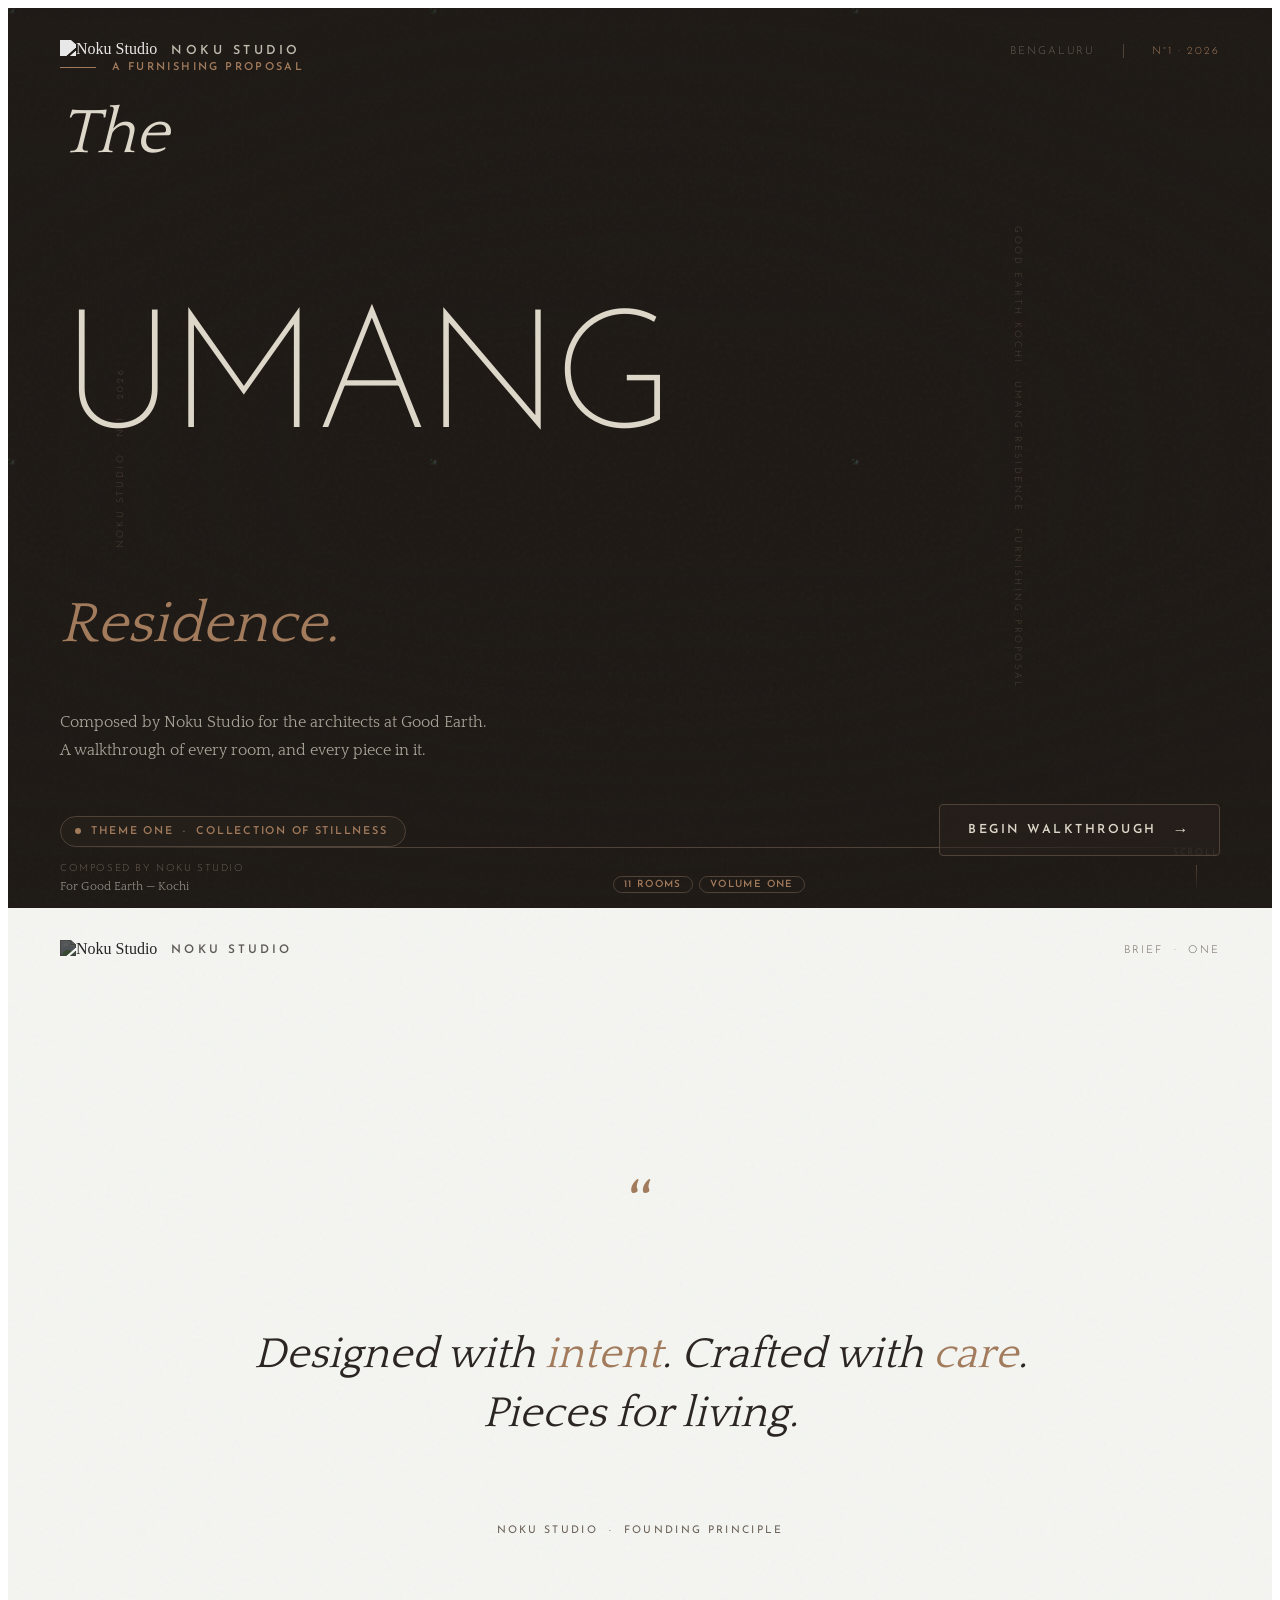
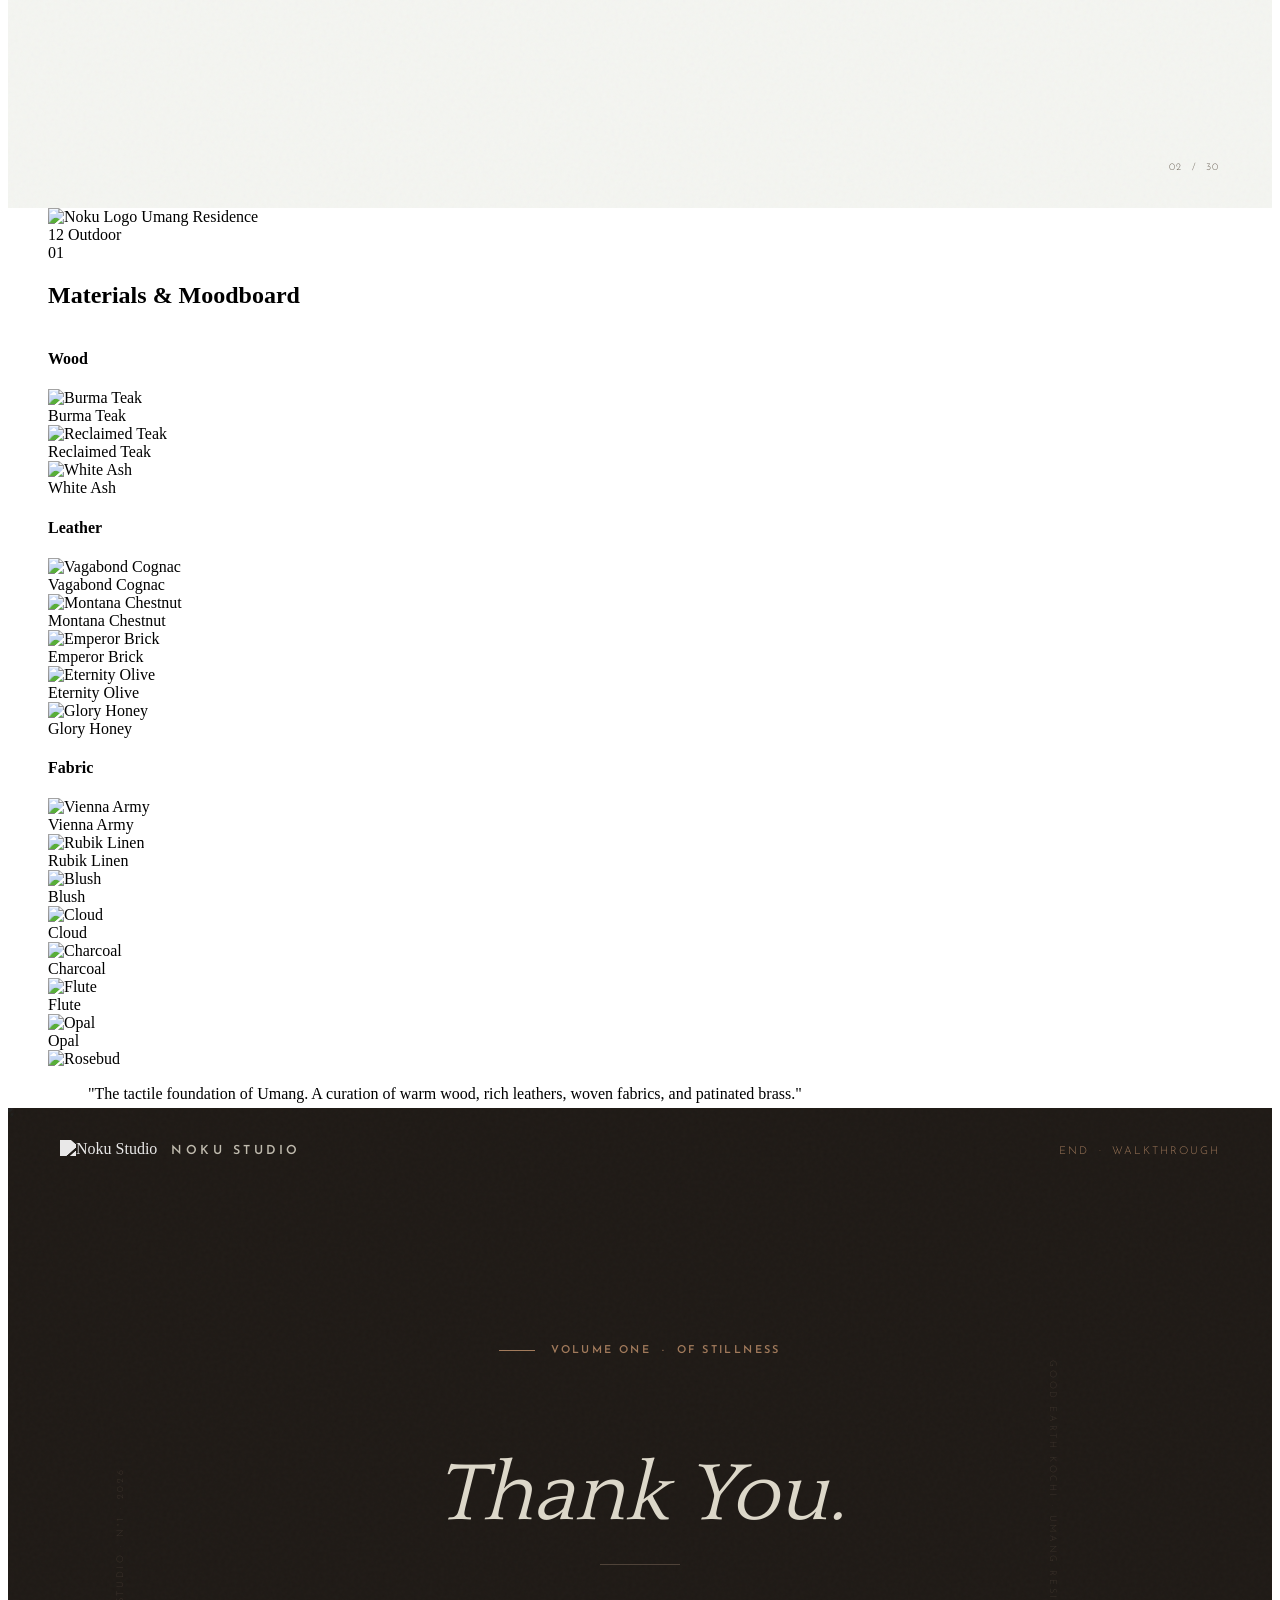
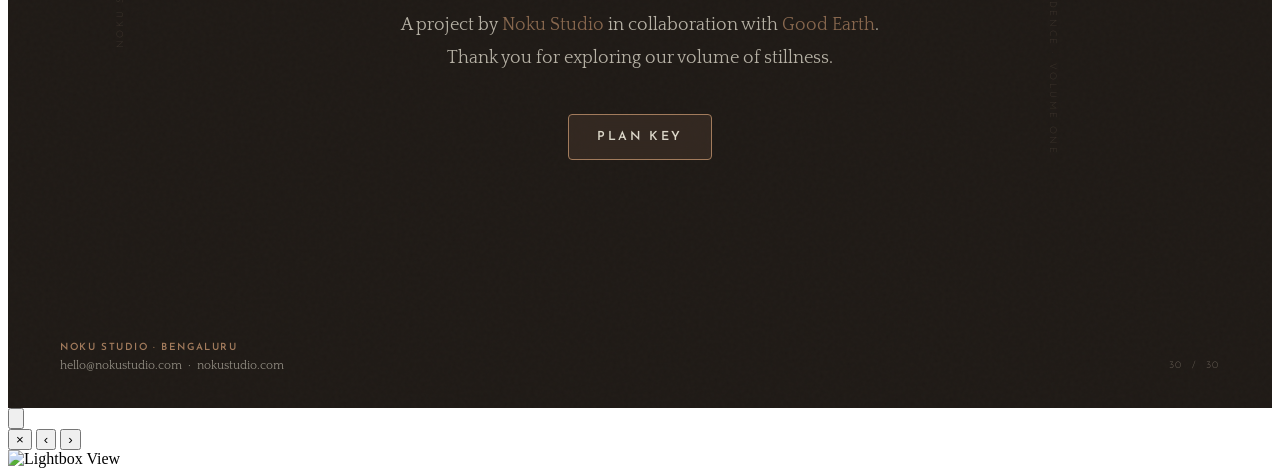
==== index.html @ a64d2103 "Merge Thank You section and replace SVG detailed room layouts with images from Room wise layout fold" ====
<!DOCTYPE html>
<html lang="en">
<head>
  <meta charset="UTF-8">
  <meta name="viewport" content="width=device-width, initial-scale=1.0">
  <title>Umang Residence — Room Showcase</title>
  <link rel="preconnect" href="https://fonts.googleapis.com" />
  <link rel="preconnect" href="https://fonts.gstatic.com" crossorigin />
  <link href="https://fonts.googleapis.com/css2?family=Josefin+Sans:ital,wght@0,200;0,300;0,400;0,600;0,700;1,400;1,600&family=Quattrocento:wght@400;700&display=swap" rel="stylesheet" />
  <link rel="stylesheet" href="style.css">

  <!-- ====================================================================
       LANDING PAGE STYLES (merged from landing.html)
       ==================================================================== -->
  <style>
    /* Override desktop scroll-lock from style.css so page-level snap works */
    @media (min-width: 1201px) {
      html, body { overflow-y: auto !important; }
      .app-container { height: 100vh; overflow: hidden; padding: 0 40px; }
    }

    html {
      scroll-snap-type: y mandatory;
      overflow-y: scroll;
      -webkit-font-smoothing: antialiased;
    }

    /* Scope snap-align to all top-level page sections */
    .landing-hero-section,
    .landing-quote-section,
    .app-container,
    .landing-thankyou-section {
      scroll-snap-align: start;
    }

    /* ---- TOKENS ---- */
    :root {
      --font-display: 'Josefin Sans', sans-serif;
      --font-body:    'Quattrocento', serif;
      --ease-out: cubic-bezier(0.16, 1, 0.3, 1);
    }

    /* ---- HERO SECTION (dark) ---- */
    .landing-hero-section {
      height: 100vh;
      display: grid;
      grid-template-rows: auto 1fr auto;
      position: relative;
      overflow: hidden;
      background: #1E1915;
    }

    /* Noise grain */
    .landing-hero-section::before {
      content: '';
      position: absolute;
      inset: 0;
      background-image: url("data:image/svg+xml,%3Csvg viewBox='0 0 256 256' xmlns='http://www.w3.org/2000/svg'%3E%3Cfilter id='noise'%3E%3CfeTurbulence type='fractalNoise' baseFrequency='0.9' numOctaves='4' stitchTiles='stitch'/%3E%3C/filter%3E%3Crect width='100%25' height='100%25' filter='url(%23noise)' opacity='0.04'/%3E%3C/svg%3E");
      pointer-events: none;
      z-index: 5;
      opacity: 0.6;
    }

    .l-bg-collage {
      position: absolute;
      inset: 0;
      z-index: 0;
      display: grid;
      grid-template-columns: 1fr 1fr 1fr;
      grid-template-rows: 1fr 1fr;
      gap: 2px;
      opacity: 0;
      animation: lBgReveal 2.4s 0.5s var(--ease-out) forwards;
    }
    @keyframes lBgReveal { to { opacity: 1; } }

    .l-bg-collage__panel { overflow: hidden; }
    .l-bg-collage__panel img {
      width: 100%; height: 100%; object-fit: cover;
      filter: brightness(0.3) saturate(0.7);
      transform: scale(1.06);
      animation: lBgPanZoom 22s ease-in-out infinite alternate;
    }
    .l-bg-collage__panel:nth-child(2) img { animation-delay: -3s; }
    .l-bg-collage__panel:nth-child(3) img { animation-delay: -6s; }
    .l-bg-collage__panel:nth-child(4) img { animation-delay: -9s; }
    .l-bg-collage__panel:nth-child(5) img { animation-delay: -12s; }
    .l-bg-collage__panel:nth-child(6) img { animation-delay: -15s; }
    @keyframes lBgPanZoom {
      from { transform: scale(1.06) translate(0,0); }
      to   { transform: scale(1.14) translate(1%,1%); }
    }

    .l-bg-vignette {
      position: absolute;
      inset: 0;
      z-index: 1;
      background:
        radial-gradient(ellipse at center, transparent 35%, rgba(30,25,21,0.22) 80%),
        linear-gradient(to bottom, rgba(30,25,21,0.18) 0%, transparent 40%, transparent 60%, rgba(30,25,21,0.38) 100%);
      pointer-events: none;
    }

    /* NAV */
    .l-nav {
      position: relative; z-index: 10;
      display: flex; justify-content: space-between; align-items: center;
      padding: 32px 52px 0;
      opacity: 0; transform: translateY(-12px);
      animation: lSlideDown 0.9s 1.2s var(--ease-out) forwards;
    }
    @keyframes lSlideDown { to { opacity:1; transform:translateY(0); } }

    .l-nav__brand { display: flex; align-items: center; gap: 14px; }
    .l-nav__logo  { height: 22px; width: auto; filter: brightness(0) invert(1); opacity: 0.9; }
    .l-nav__wordmark {
      font-family: var(--font-display); font-size: 0.78rem; font-weight: 600;
      letter-spacing: 0.28em; text-transform: uppercase; color: #dcd7c9; opacity: 0.85;
    }
    .l-nav__meta { display: flex; align-items: center; gap: 28px; }
    .l-nav__tag {
      font-family: var(--font-display); font-size: 0.68rem; font-weight: 300;
      letter-spacing: 0.18em; text-transform: uppercase; color: #6B6258;
    }
    .l-nav__divider { width: 1px; height: 14px; background: #4F4339; }
    .l-nav__edition {
      font-family: var(--font-display); font-size: 0.68rem; font-weight: 300;
      letter-spacing: 0.18em; text-transform: uppercase; color: #a27b5c;
    }

    /* HERO CONTENT */
    .l-hero {
      position: relative; z-index: 10;
      display: flex; flex-direction: column; justify-content: center;
      align-items: flex-start; padding: 0 52px;
    }

    .l-hero__eyebrow {
      display: flex; align-items: center; gap: 16px; margin-bottom: 32px;
      opacity: 0; transform: translateY(14px);
      animation: lFadeUp 0.8s 1.5s var(--ease-out) forwards;
    }
    .l-hero__eyebrow-line  { width: 36px; height: 1px; background: #a27b5c; }
    .l-hero__eyebrow-text  {
      font-family: var(--font-display); font-size: 0.68rem; font-weight: 600;
      letter-spacing: 0.22em; text-transform: uppercase; color: #a27b5c;
    }

    .l-hero__title-block { display: flex; flex-direction: column; }

    .l-hero__article {
      font-family: var(--font-body); font-style: italic;
      font-size: clamp(2.4rem, 5vw, 5.2rem);
      color: #dcd7c9; line-height: 0.9; letter-spacing: -0.01em;
      margin-bottom: 12px;
      opacity: 0; transform: translateY(20px);
      animation: lFadeUp 1s 1.65s var(--ease-out) forwards;
    }

    .l-hero__name {
      font-family: var(--font-display);
      font-size: clamp(5.5rem, 13vw, 14rem);
      font-weight: 200; letter-spacing: -0.04em; line-height: 0.88;
      color: #dcd7c9; text-transform: uppercase;
      opacity: 0; transform: translateY(24px);
      animation: lFadeUp 1.1s 1.8s var(--ease-out) forwards;
    }

    .l-hero__subtitle {
      font-family: var(--font-body); font-style: italic;
      font-size: clamp(2.2rem, 4.5vw, 4.8rem);
      color: #a27b5c; line-height: 0.95;
      opacity: 0; transform: translateY(20px);
      animation: lFadeUp 1s 2s var(--ease-out) forwards;
    }

    .l-hero__descriptor {
      margin-top: 40px; max-width: 480px;
      opacity: 0; transform: translateY(16px);
      animation: lFadeUp 0.9s 2.2s var(--ease-out) forwards;
    }
    .l-hero__descriptor p {
      font-family: var(--font-body); font-size: 0.88rem;
      font-size: 1rem; line-height: 1.75; color: #dcd7c9; opacity: 0.72;
    }
    .l-hero__descriptor p strong { color: #dcd7c9; font-weight: 400; }

    /* Theme chip */
    .l-theme-chip {
      display: inline-flex; align-items: center; gap: 10px;
      margin-top: 36px; padding: 9px 18px 9px 14px;
      border: 1px solid #4F4339; border-radius: 100vw;
      background: rgba(42,35,30,0.6);
      backdrop-filter: blur(12px); -webkit-backdrop-filter: blur(12px);
      opacity: 0; transform: translateY(12px);
      animation: lFadeUp 0.9s 2.4s var(--ease-out) forwards;
      transition: border-color 0.3s ease, background 0.3s ease;
    }
    .l-theme-chip:hover { border-color: #a27b5c; background: rgba(162,123,92,0.12); }
    .l-theme-chip__dot {
      width: 6px; height: 6px; border-radius: 50%; background: #a27b5c;
      animation: lPulse 2.5s ease-in-out infinite;
    }
    @keyframes lPulse {
      0%,100% { opacity:1; transform:scale(1); }
      50%      { opacity:0.5; transform:scale(0.75); }
    }
    .l-theme-chip__text {
      font-family: var(--font-display); font-size: 0.68rem; font-weight: 600;
      letter-spacing: 0.16em; text-transform: uppercase; color: #a27b5c;
    }

    /* CTA button */
    .l-enter-btn-wrap {
      position: absolute; right: 52px; bottom: 52px; z-index: 10;
      opacity: 0; animation: lFadeIn 0.9s 2.6s var(--ease-out) forwards;
    }
    .l-enter-btn {
      display: inline-flex; align-items: center; gap: 16px;
      text-decoration: none; color: #dcd7c9;
      font-family: var(--font-display); font-size: 0.78rem; font-weight: 600;
      letter-spacing: 0.2em; text-transform: uppercase;
      padding: 16px 28px; border: 1px solid #4F4339; border-radius: 4px;
      background: rgba(42,35,30,0.5);
      backdrop-filter: blur(16px); -webkit-backdrop-filter: blur(16px);
      transition: all 0.4s var(--ease-out);
      position: relative; overflow: hidden; cursor: pointer;
    }
    .l-enter-btn::before {
      content: ''; position: absolute; inset: 0;
      background: #a27b5c; transform: scaleX(0); transform-origin: left;
      transition: transform 0.5s var(--ease-out); z-index: -1;
    }
    .l-enter-btn:hover { border-color: #a27b5c; color: #1E1915; letter-spacing: 0.26em; }
    .l-enter-btn:hover::before { transform: scaleX(1); }
    .l-enter-btn__arrow { display: inline-block; transition: transform 0.35s var(--ease-out); font-size: 1rem; }
    .l-enter-btn:hover .l-enter-btn__arrow { transform: translateX(5px); }

    /* Footer strip */
    .l-footer-strip {
      position: relative; z-index: 10;
      display: flex; justify-content: space-between; align-items: flex-end;
      padding: 0 52px 36px;
      opacity: 0; animation: lFadeIn 0.9s 2.5s var(--ease-out) forwards;
    }
    .l-footer__left { display: flex; flex-direction: column; gap: 6px; }
    .l-footer__credit {
      font-family: var(--font-display); font-size: 0.62rem; font-weight: 300;
      letter-spacing: 0.16em; text-transform: uppercase; color: #6B6258;
    }
    .l-footer__client { font-family: var(--font-body); font-size: 0.78rem; color: #dcd7c9; opacity: 0.6; }
    .l-footer__rooms { display: flex; align-items: center; gap: 6px; }
    .l-room-badge {
      font-family: var(--font-display); font-size: 0.62rem; font-weight: 600;
      letter-spacing: 0.14em; text-transform: uppercase;
      color: #a27b5c; border: 1px solid #4F4339; border-radius: 100vw; padding: 3px 10px;
    }
    .l-scroll-hint {
      display: flex; flex-direction: column; align-items: center; gap: 8px;
      opacity: 0.4; animation: lBobUp 2s 3.2s ease-in-out infinite;
    }
    @keyframes lBobUp {
      0%,100% { transform: translateY(0); opacity: 0.4; }
      50%      { transform: translateY(-5px); opacity: 0.7; }
    }
    .l-scroll-hint__label {
      font-family: var(--font-display); font-size: 0.58rem;
      letter-spacing: 0.18em; text-transform: uppercase; color: #6B6258;
    }
    .l-scroll-hint__line { width: 1px; height: 28px; background: linear-gradient(to bottom, #a27b5c, transparent); }

    /* Vertical edge labels */
    .l-side-ticker, .l-edition-mark {
      position: absolute; top: 50%; z-index: 10;
      opacity: 0; animation: lFadeIn 1s 2.8s var(--ease-out) forwards;
    }
    .l-side-ticker  { right: 20px; transform: translateY(-50%) rotate(90deg); }
    .l-edition-mark { left: 20px;  transform: translateY(-50%) rotate(-90deg); }
    .l-side-ticker span, .l-edition-mark span {
      font-family: var(--font-display); font-size: 0.58rem; font-weight: 300;
      letter-spacing: 0.28em; text-transform: uppercase; color: #4F4339; white-space: nowrap;
    }

    /* HR accent */
    .l-hr-accent {
      height: 1px;
      background: linear-gradient(to right, transparent, #4F4339 20%, #4F4339 80%, transparent);
      position: relative; z-index: 10;
      margin: 0 52px;
      opacity: 0; animation: lFadeIn 1s 2.2s var(--ease-out) forwards;
    }

    @keyframes lFadeUp { to { opacity: 1; transform: translateY(0); } }
    @keyframes lFadeIn { to { opacity: 1; } }

    /* ---- QUOTE SECTION (light) ---- */
    .landing-quote-section {
      height: 100vh;
      background-color: #f4f5f1;
      display: grid;
      grid-template-rows: auto 1fr auto;
      position: relative;
      overflow: hidden;
    }
    .landing-quote-section::after {
      content: '';
      position: absolute; inset: 0;
      background-image: url("data:image/svg+xml,%3Csvg viewBox='0 0 300 300' xmlns='http://www.w3.org/2000/svg'%3E%3Cfilter id='n'%3E%3CfeTurbulence type='fractalNoise' baseFrequency='0.75' numOctaves='4' stitchTiles='stitch'/%3E%3C/filter%3E%3Crect width='100%25' height='100%25' filter='url(%23n)' opacity='0.035'/%3E%3C/svg%3E");
      pointer-events: none; z-index: 0;
    }
    .qs-nav {
      position: relative; z-index: 2;
      display: flex; justify-content: space-between; align-items: center;
      padding: 32px 52px 0;
    }
    .qs-nav__brand { display: flex; align-items: center; gap: 14px; }
    .qs-nav__logo  { height: 20px; width: auto; filter: brightness(0.25); opacity: 0.85; }
    .qs-nav__wordmark {
      font-family: var(--font-display); font-size: 0.74rem; font-weight: 600;
      letter-spacing: 0.26em; text-transform: uppercase; color: #2C2622; opacity: 0.75;
    }
    .qs-nav__label {
      font-family: var(--font-display); font-size: 0.68rem; font-weight: 300;
      letter-spacing: 0.2em; text-transform: uppercase; color: #6B6258;
    }
    .qs-stage {
      position: relative; z-index: 2;
      display: flex; flex-direction: column; justify-content: center;
      align-items: center; text-align: center; padding: 0 52px; gap: 28px;
    }
    .qs-mark {
      font-family: var(--font-body); font-size: clamp(3.5rem, 6vw, 6rem);
      color: #a27b5c; line-height: 1; user-select: none;
      opacity: 0; transform: translateY(16px);
      transition: opacity 0.9s var(--ease-out), transform 0.9s var(--ease-out);
    }
    .qs-mark.visible { opacity: 1; transform: translateY(0); }
    .qs-quote {
      font-family: var(--font-body); font-style: italic;
      font-size: clamp(1.7rem, 3.4vw, 3.4rem); line-height: 1.35;
      color: #2C2622; max-width: 820px;
      opacity: 0; transform: translateY(22px);
      transition: opacity 1s 0.15s var(--ease-out), transform 1s 0.15s var(--ease-out);
    }
    .qs-quote.visible { opacity: 1; transform: translateY(0); }
    .qs-quote em { font-style: italic; color: #a27b5c; }
    .qs-attribution {
      font-family: var(--font-display); font-size: 0.66rem; font-weight: 400;
      letter-spacing: 0.22em; text-transform: uppercase; color: #6B6258;
      opacity: 0; transform: translateY(14px);
      transition: opacity 0.8s 0.3s var(--ease-out), transform 0.8s 0.3s var(--ease-out);
    }
    .qs-attribution.visible { opacity: 1; transform: translateY(0); }
    .qs-footer {
      position: relative; z-index: 2;
      display: flex; justify-content: flex-end; align-items: center;
      padding: 0 52px 36px;
    }
    .qs-pagination {
      font-family: var(--font-display); font-size: 0.62rem; font-weight: 300;
      letter-spacing: 0.16em; color: #6B6258;
    }

    /* Responsive */
    @media (max-width: 900px) {
      .l-nav, .l-hero, .l-footer-strip, .qs-nav, .qs-stage, .qs-footer {
        padding-left: 28px; padding-right: 28px;
      }
      .l-enter-btn-wrap { right: 28px; bottom: 28px; }
      .l-hr-accent { margin: 0 28px; }
      .l-side-ticker, .l-edition-mark { display: none; }
      .l-hero__name { font-size: clamp(4rem, 18vw, 9rem); }
    }
    @media (max-width: 600px) {
      .l-nav__meta { display: none; }
      .l-hero__name { font-size: clamp(3.5rem, 20vw, 7rem); }
      .l-hero__article, .l-hero__subtitle { font-size: clamp(2rem, 7vw, 3.5rem); }
      .l-footer-strip { flex-direction: column; align-items: flex-start; gap: 20px; padding-bottom: 120px; }
      .qs-quote { font-size: clamp(1.4rem, 5.5vw, 2.2rem); }
    }

    /* ---- THANK YOU SECTION (dark) ---- */
    .landing-thankyou-section {
      height: 100vh;
      background-color: #1E1915;
      display: grid;
      grid-template-rows: auto 1fr auto;
      position: relative;
      overflow: hidden;
    }
    
    .landing-thankyou-section::before {
      content: '';
      position: absolute; inset: 0;
      background-image: url("data:image/svg+xml,%3Csvg viewBox='0 0 256 256' xmlns='http://www.w3.org/2000/svg'%3E%3Cfilter id='noise'%3E%3CfeTurbulence type='fractalNoise' baseFrequency='0.9' numOctaves='4' stitchTiles='stitch'/%3E%3C/filter%3E%3Crect width='100%25' height='100%25' filter='url(%23noise)' opacity='0.04'/%3E%3C/svg%3E");
      pointer-events: none; z-index: 5;
      opacity: 0.6;
    }

    .ty-bg-panel {
      position: absolute;
      inset: 0;
      z-index: 0;
      overflow: hidden;
    }
    .ty-bg-panel img {
      width: 100%; height: 100%; object-fit: cover;
      filter: brightness(0.18) saturate(0.65);
      transform: scale(1.02);
      transition: transform 12s ease-out;
    }
    .landing-thankyou-section:hover .ty-bg-panel img {
      transform: scale(1.08);
    }

    .ty-bg-vignette {
      position: absolute;
      inset: 0;
      z-index: 1;
      background:
        radial-gradient(ellipse at center, transparent 30%, rgba(30,25,21,0.4) 80%),
        linear-gradient(to bottom, rgba(30,25,21,0.2) 0%, transparent 40%, transparent 60%, rgba(30,25,21,0.5) 100%);
      pointer-events: none;
    }

    /* Side Tickers */
    .ty-side-ticker, .ty-edition-mark {
      position: absolute; top: 50%; z-index: 10;
      opacity: 0.6;
    }
    .ty-side-ticker  { right: 20px; transform: translateY(-50%) rotate(90deg); }
    .ty-edition-mark { left: 20px;  transform: translateY(-50%) rotate(-90deg); }
    .ty-side-ticker span, .ty-edition-mark span {
      font-family: var(--font-display); font-size: 0.58rem; font-weight: 300;
      letter-spacing: 0.28em; text-transform: uppercase; color: #4F4339; white-space: nowrap;
    }

    /* Nav */
    .ty-nav {
      position: relative; z-index: 10;
      display: flex; justify-content: space-between; align-items: center;
      padding: 32px 52px 0;
    }
    .ty-nav__brand { display: flex; align-items: center; gap: 14px; }
    .ty-nav__logo  { height: 22px; width: auto; filter: brightness(0) invert(1); opacity: 0.9; }
    .ty-nav__wordmark {
      font-family: var(--font-display); font-size: 0.78rem; font-weight: 600;
      letter-spacing: 0.28em; text-transform: uppercase; color: #dcd7c9; opacity: 0.85;
    }
    .ty-nav__label {
      font-family: var(--font-display); font-size: 0.68rem; font-weight: 300;
      letter-spacing: 0.18em; text-transform: uppercase; color: #a27b5c;
    }

    /* Stage Content */
    .ty-stage {
      position: relative; z-index: 10;
      display: flex; flex-direction: column; justify-content: center;
      align-items: center; text-align: center; padding: 0 52px;
    }
    .ty-eyebrow {
      display: flex; align-items: center; gap: 16px; margin-bottom: 24px;
    }
    .ty-eyebrow-line  { width: 36px; height: 1px; background: #a27b5c; }
    .ty-eyebrow-text  {
      font-family: var(--font-display); font-size: 0.68rem; font-weight: 600;
      letter-spacing: 0.22em; text-transform: uppercase; color: #a27b5c;
    }
    .ty-title {
      font-family: var(--font-body); font-style: italic;
      font-size: clamp(3rem, 6.5vw, 6.5rem);
      font-weight: 400; color: #dcd7c9; line-height: 1.1;
      margin-bottom: 24px;
      opacity: 0; transform: translateY(20px);
      transition: opacity 1.2s var(--ease-out), transform 1.2s var(--ease-out);
    }
    .ty-title.visible { opacity: 1; transform: translateY(0); }
    .ty-divider {
      width: 80px; height: 1px; background: #4F4339; margin-bottom: 24px;
    }
    .ty-descriptor {
      font-family: var(--font-body); font-size: 1.15rem; line-height: 1.8;
      color: #dcd7c9; opacity: 0; transform: translateY(16px);
      max-width: 600px; margin-bottom: 40px;
      transition: opacity 1.2s 0.2s var(--ease-out), transform 1.2s 0.2s var(--ease-out);
    }
    .ty-descriptor.visible { opacity: 0.8; transform: translateY(0); }
    .ty-descriptor strong { color: #a27b5c; font-weight: 400; }

    /* CTA buttons */
    .ty-ctas {
      display: flex; gap: 20px; align-items: center;
      opacity: 0; transform: translateY(12px);
      transition: opacity 1.2s 0.4s var(--ease-out), transform 1.2s 0.4s var(--ease-out);
    }
    .ty-ctas.visible { opacity: 1; transform: translateY(0); }
    
    .ty-btn {
      display: inline-flex; align-items: center; gap: 16px;
      text-decoration: none; color: #dcd7c9;
      font-family: var(--font-display); font-size: 0.78rem; font-weight: 600;
      letter-spacing: 0.2em; text-transform: uppercase;
      padding: 16px 28px; border: 1px solid #4F4339; border-radius: 4px;
      background: rgba(42,35,30,0.5);
      backdrop-filter: blur(16px); -webkit-backdrop-filter: blur(16px);
      transition: all 0.4s var(--ease-out);
      position: relative; overflow: hidden; cursor: pointer;
    }
    .ty-btn::before {
      content: ''; position: absolute; inset: 0;
      background: #a27b5c; transform: scaleX(0); transform-origin: left;
      transition: transform 0.5s var(--ease-out); z-index: -1;
    }
    .ty-btn:hover { border-color: #a27b5c; color: #1E1915; letter-spacing: 0.24em; }
    .ty-btn:hover::before { transform: scaleX(1); }
    
    .ty-btn--primary {
      border-color: #a27b5c;
      background: rgba(162,123,92,0.15);
    }
    .ty-btn__arrow { display: inline-block; transition: transform 0.35s var(--ease-out); font-size: 1rem; }
    .ty-btn:hover .ty-btn__arrow { transform: translateY(-3px); }

    /* Footer */
    .ty-footer {
      position: relative; z-index: 10;
      display: flex; justify-content: space-between; align-items: flex-end;
      padding: 0 52px 36px;
    }
    .ty-footer__left { display: flex; flex-direction: column; gap: 6px; }
    .ty-footer__credit {
      font-family: var(--font-display); font-size: 0.62rem; font-weight: 600;
      letter-spacing: 0.16em; text-transform: uppercase; color: #a27b5c;
    }
    .ty-footer__client { font-family: var(--font-body); font-size: 0.78rem; color: #dcd7c9; opacity: 0.6; }
    .ty-pagination {
      font-family: var(--font-display); font-size: 0.62rem; font-weight: 300;
      letter-spacing: 0.16em; color: #6B6258;
    }

    /* Responsive for TY section */
    @media (max-width: 900px) {
      .ty-nav, .ty-stage, .ty-footer { padding-left: 28px; padding-right: 28px; }
      .ty-side-ticker, .ty-edition-mark { display: none; }
      .ty-title { font-size: clamp(2.5rem, 9vw, 4.5rem); }
      .ty-descriptor { font-size: 1rem; }
    }
    @media (max-width: 600px) {
      .ty-ctas { flex-direction: column; width: 100%; gap: 12px; }
      .ty-btn { width: 100%; justify-content: center; }
      .ty-footer { flex-direction: column; align-items: flex-start; gap: 20px; }
    }
    
    .map-layout-image {
      width: 100%;
      height: 100%;
      object-fit: contain;
      display: block;
    }
  </style>
</head>
<body>


<!-- ======================================================================
     SECTION 1: HERO (dark)
     ====================================================================== -->
<section class="landing-hero-section" id="landing-hero">

  <!-- Background collage -->
  <div class="l-bg-collage" aria-hidden="true">
    <div class="l-bg-collage__panel"><img src="Moodboard - of stillness/57ec27a5377b392bd27f4250d5c39461.jpg" alt=""></div>
    <div class="l-bg-collage__panel"><img src="Moodboard - of stillness/1d1c1af230ec5bf3fed2f9ac7fd9fdf5.jpg" alt=""></div>
    <div class="l-bg-collage__panel"><img src="Moodboard - of stillness/wood.jpg" alt=""></div>
    <div class="l-bg-collage__panel"><img src="Moodboard - of stillness/fdf0f8ab8c964cf68f39f626d0922461.jpg" alt=""></div>
    <div class="l-bg-collage__panel"><img src="Moodboard - of stillness/01.jpg" alt=""></div>
    <div class="l-bg-collage__panel"><img src="Moodboard - of stillness/80becd3aab10a0f715442c912fa0600b.jpg" alt=""></div>
  </div>
  <div class="l-bg-vignette" aria-hidden="true"></div>

  <!-- Side labels -->
  <div class="l-side-ticker" aria-hidden="true"><span>Good Earth Kochi · Umang Residence · Furnishing Proposal</span></div>
  <div class="l-edition-mark" aria-hidden="true"><span>Noku Studio · N°1 · 2026</span></div>

  <!-- Nav -->
  <nav class="l-nav" aria-label="Noku branding">
    <div class="l-nav__brand">
      <img src="Noku mark.png" alt="Noku Studio" class="l-nav__logo">
      <span class="l-nav__wordmark">Noku Studio</span>
    </div>
    <div class="l-nav__meta">
      <span class="l-nav__tag">Bengaluru</span>
      <div class="l-nav__divider"></div>
      <span class="l-nav__edition">N°1 · 2026</span>
    </div>
  </nav>

  <!-- Hero content -->
  <div class="l-hero">
    <div class="l-hero__eyebrow">
      <div class="l-hero__eyebrow-line"></div>
      <span class="l-hero__eyebrow-text">A Furnishing Proposal</span>
    </div>
    <div class="l-hero__title-block">
      <span class="l-hero__article">The</span>
      <h1 class="l-hero__name">Umang</h1>
      <span class="l-hero__subtitle">Residence.</span>
    </div>
    <div class="l-hero__descriptor">
      <p>Composed by <strong>Noku Studio</strong> for the architects at <strong>Good Earth</strong>.<br>
      A walkthrough of every room, and every piece in it.</p>
    </div>
    <div class="l-theme-chip" aria-label="Theme One">
      <div class="l-theme-chip__dot"></div>
      <span class="l-theme-chip__text">Theme One &nbsp;·&nbsp; Collection of Stillness</span>
    </div>
  </div>

  <!-- Divider -->
  <div class="l-hr-accent" aria-hidden="true"></div>

  <!-- Footer strip -->
  <footer class="l-footer-strip">
    <div class="l-footer__left">
      <span class="l-footer__credit">Composed by Noku Studio</span>
      <span class="l-footer__client">For Good Earth — Kochi</span>
    </div>
    <div class="l-footer__rooms">
      <span class="l-room-badge">11 Rooms</span>
      <span class="l-room-badge">Volume One</span>
    </div>
    <div class="l-scroll-hint" aria-hidden="true">
      <span class="l-scroll-hint__label">Scroll</span>
      <div class="l-scroll-hint__line"></div>
    </div>
  </footer>

  <!-- CTA button — scrolls in-page to the room showcase -->
  <div class="l-enter-btn-wrap">
    <button class="l-enter-btn" id="enter-walkthrough" onclick="document.getElementById('app-main').scrollIntoView({behavior:'smooth'})" aria-label="Begin walkthrough">
      <span>Begin Walkthrough</span>
      <span class="l-enter-btn__arrow">→</span>
    </button>
  </div>

</section>

<!-- ======================================================================
     SECTION 2: FOUNDING PRINCIPLE (light)
     ====================================================================== -->
<section class="landing-quote-section" id="founding-principle" aria-label="Founding Principle">
  <nav class="qs-nav" aria-label="Section navigation">
    <div class="qs-nav__brand">
      <img src="Noku mark.png" alt="Noku Studio" class="qs-nav__logo">
      <span class="qs-nav__wordmark">Noku Studio</span>
    </div>
    <span class="qs-nav__label">Brief &nbsp;·&nbsp; One</span>
  </nav>
  <div class="qs-stage">
    <div class="qs-mark" id="qs-mark" aria-hidden="true">“</div>
    <blockquote class="qs-quote" id="qs-quote">
      Designed with <em>intent</em>. Crafted with <em>care</em>.<br>
      Pieces for living.
    </blockquote>
    <p class="qs-attribution" id="qs-attr">Noku Studio &nbsp;·&nbsp; Founding Principle</p>
  </div>
  <div class="qs-footer">
    <span class="qs-pagination">02 &nbsp;/&nbsp; 30</span>
  </div>
</section>

<!-- ======================================================================
     SECTION 3: ROOM SHOWCASE
     ====================================================================== -->
  <div class="app-container" id="app-main">
    <!-- Header -->
    <header class="app-header">
      <div class="branding-group">
        <img src="Noku mark.png" alt="Noku Logo" class="noku-logo">
        <span class="brand-name">Umang Residence</span>
      </div>
      
      

      <div class="current-space-badge" id="active-room-badge">Bedroom 01</div>
    </header>

    <!-- Room Snap Scroll Container -->
    <div class="scroll-container">
    <!-- ==========================================================================
         ROOM 01: MATERIALS & MOODBOARD
         ========================================================================== -->
    <main class="room-section" id="room-materials" data-room-title="Materials & Moodboard">
      
      <!-- Left Column: Title + Materials Grid -->
      <section class="left-column">
        <div class="space-title-container">
          <span class="space-number">01</span>
          <h1 class="space-title">Materials & Moodboard</h1>
        </div>
        <div class="showcase-container" style="overflow: hidden; max-height: calc(100vh - 160px);">
          <div class="materials-categories">
            <!-- Category: Wood -->
            <div class="material-category-group">
              <h4 class="material-category-title">Wood</h4>
              <div class="material-swatches">
                <div class="material-swatch" onclick="openLightbox('room-materials', 0)">
                  <div class="swatch-circle">
                    <img src="Materials/Wood/Teak.png" alt="Burma Teak">
                  </div>
                  <span class="swatch-name">Burma Teak</span>
                </div>
                <div class="material-swatch" onclick="openLightbox('room-materials', 1)">
                  <div class="swatch-circle">
                    <img src="Materials/Wood/Reclaimed teak.jpg" alt="Reclaimed Teak">
                  </div>
                  <span class="swatch-name">Reclaimed Teak</span>
                </div>
                <div class="material-swatch" onclick="openLightbox('room-materials', 2)">
                  <div class="swatch-circle">
                    <img src="Materials/Wood/White_Ash_Crown.jpg" alt="White Ash">
                  </div>
                  <span class="swatch-name">White Ash</span>
                </div>
              </div>
            </div>

            <!-- Category: Leather -->
            <div class="material-category-group">
              <h4 class="material-category-title">Leather</h4>
              <div class="material-swatches">
                <div class="material-swatch" onclick="openLightbox('room-materials', 3)">
                  <div class="swatch-circle">
                    <img src="Materials/leather/Vagabond Cognac.jpeg" alt="Vagabond Cognac">
                  </div>
                  <span class="swatch-name">Vagabond Cognac</span>
                </div>
                <div class="material-swatch" onclick="openLightbox('room-materials', 4)">
                  <div class="swatch-circle">
                    <img src="Materials/leather/Montana Chestnut.jpg" alt="Montana Chestnut">
                  </div>
                  <span class="swatch-name">Montana Chestnut</span>
                </div>
                <div class="material-swatch" onclick="openLightbox('room-materials', 5)">
                  <div class="swatch-circle">
                    <img src="Materials/leather/Emperor Brick.jpeg" alt="Emperor Brick">
                  </div>
                  <span class="swatch-name">Emperor Brick</span>
                </div>
                <div class="material-swatch" onclick="openLightbox('room-materials', 6)">
                  <div class="swatch-circle">
                    <img src="Materials/leather/Eternity Olive.jpeg" alt="Eternity Olive">
                  </div>
                  <span class="swatch-name">Eternity Olive</span>
                </div>
                <div class="material-swatch" onclick="openLightbox('room-materials', 7)">
                  <div class="swatch-circle">
                    <img src="Materials/leather/Glory Honey.jpeg" alt="Glory Honey">
                  </div>
                  <span class="swatch-name">Glory Honey</span>
                </div>
              </div>
            </div>

            <!-- Category: Fabric -->
            <div class="material-category-group">
              <h4 class="material-category-title">Fabric</h4>
              <div class="material-swatches">
                <div class="material-swatch" onclick="openLightbox('room-materials', 8)">
                  <div class="swatch-circle">
                    <img src="Materials/Fabric/Vienna Army.jpg" alt="Vienna Army">
                  </div>
                  <span class="swatch-name">Vienna Army</span>
                </div>
                <div class="material-swatch" onclick="openLightbox('room-materials', 9)">
                  <div class="swatch-circle">
                    <img src="Materials/Fabric/Rubik Linen.jpg" alt="Rubik Linen">
                  </div>
                  <span class="swatch-name">Rubik Linen</span>
                </div>
                <div class="material-swatch" onclick="openLightbox('room-materials', 10)">
                  <div class="swatch-circle">
                    <img src="Materials/Fabric/Blush.jpeg" alt="Blush">
                  </div>
                  <span class="swatch-name">Blush</span>
                </div>
                <div class="material-swatch" onclick="openLightbox('room-materials', 11)">
                  <div class="swatch-circle">
                    <img src="Materials/Fabric/Cloud.jpg" alt="Cloud">
                  </div>
                  <span class="swatch-name">Cloud</span>
                </div>
                <div class="material-swatch" onclick="openLightbox('room-materials', 12)">
                  <div class="swatch-circle">
                    <img src="Materials/Fabric/Charcoal.png" alt="Charcoal">
                  </div>
                  <span class="swatch-name">Charcoal</span>
                </div>
                <div class="material-swatch" onclick="openLightbox('room-materials', 13)">
                  <div class="swatch-circle">
                    <img src="Materials/Fabric/Flute.jpeg" alt="Flute">
                  </div>
                  <span class="swatch-name">Flute</span>
                </div>
                <div class="material-swatch" onclick="openLightbox('room-materials', 14)">
                  <div class="swatch-circle">
                    <img src="Materials/Fabric/Opal.png" alt="Opal">
                  </div>
                  <span class="swatch-name">Opal</span>
                </div>
                <div class="material-swatch" onclick="openLightbox('room-materials', 15)">
                  <div class="swatch-circle">
                    <img src="Materials/Fabric/Rosebud.png" alt="Rosebud">
                  </div>
                  <span class="swatch-name">Rosebud</span>
                </div>
                <div class="material-swatch" onclick="openLightbox('room-materials', 16)">
                  <div class="swatch-circle">
                    <img src="Materials/Fabric/Silver.jpeg" alt="Silver">
                  </div>
                  <span class="swatch-name">Silver</span>
                </div>
              </div>
            </div>

            <!-- Category: Metal -->
            <div class="material-category-group">
              <h4 class="material-category-title">Metal</h4>
              <div class="material-swatches">
                <div class="material-swatch" onclick="openLightbox('room-materials', 17)">
                  <div class="swatch-circle">
                    <img src="Materials/Metal/Brass.jpg" alt="Brass">
                  </div>
                  <span class="swatch-name">Brass</span>
                </div>
              </div>
            </div>
          </div>
        </div>
      </section>

      <!-- Right Column: Moodboard Header + Asymmetric Grid -->
      <section class="right-column" style="overflow-y: auto; padding-right: 5px;">
        <!-- Top Row: Quote -->
        <div class="room-meta-header" style="grid-template-columns: 1fr;">
          <blockquote class="quote-container">
            "The tactile foundation of Umang. A curation of warm wood, rich leathers, woven fabrics, and patinated brass."
          </blockquote>
        </div>

        <!-- Bottom Row: Asymmetric Moodboard Grid -->
        <div class="products-section-container" style="height: 100%; display: flex; flex-direction: column;">
          <h2 class="section-label">Collection Moodboard</h2>
          <div style="flex-grow: 1; min-height: 0;">
          <div class="moodboard-grid">
            <div class="moodboard-col">
              <div class="moodboard-item tall" onclick="openLightbox('moodboard', 0)">
                <img src="Moodboard - of stillness/57ec27a5377b392bd27f4250d5c39461.jpg" alt="Umang Moodboard 1">
              </div>
              <div class="moodboard-item short" onclick="openLightbox('moodboard', 1)">
                <img src="Moodboard - of stillness/01.jpg" alt="Umang Moodboard 2">
              </div>
            </div>
            <div class="moodboard-col">
              <div class="moodboard-item short" onclick="openLightbox('moodboard', 2)">
                <img src="Moodboard - of stillness/fdf0f8ab8c964cf68f39f626d0922461.jpg" alt="Umang Moodboard 3">
              </div>
              <div class="moodboard-item tall" onclick="openLightbox('moodboard', 3)">
                <img src="Moodboard - of stillness/1d1c1af230ec5bf3fed2f9ac7fd9fdf5.jpg" alt="Umang Moodboard 4">
              </div>
            </div>
            <div class="moodboard-col">
              <div class="moodboard-item tall" onclick="openLightbox('moodboard', 4)">
                <img src="Moodboard - of stillness/wood.jpg" alt="Umang Moodboard 5">
              </div>
              <div class="moodboard-item short" onclick="openLightbox('moodboard', 5)">
                <img src="Moodboard - of stillness/80becd3aab10a0f715442c912fa0600b.jpg" alt="Umang Moodboard 6">
              </div>
            </div>
          </div>
          </div>
        </div>
      </section>
    </main>

    <!-- ==========================================================================
         ROOM 00: INDEX PAGE (PLAN KEY)
         ========================================================================== -->
    <main class="room-section index-section" id="room-00" data-room-title="Plan Key">
      
      <!-- Left Column: Title + Blueprint Image -->
      <section class="left-column">
        <div class="space-title-container">
          <span class="space-number">00</span>
          <h1 class="space-title">Plan Key</h1>
        </div>
        <div class="blueprint-large-container" style="padding: 0; overflow: hidden; background: none; border: none; box-shadow: none;">
          <svg class="blueprint-svg-large" viewBox="0 0 1980 1980" xmlns="http://www.w3.org/2000/svg" style="border-radius: var(--radius-card); border: var(--border-width) solid var(--line);">
            <!-- Background blueprint plan -->
            <image href="Layout Simplified 3b with labels.png" x="0" y="0" width="1980" height="1980" />
            <!-- Interactive Room Hotspots -->
            <g class="svg-rooms-group">
              <!-- Foyer -->
              <rect class="svg-room-rect" id="svg-rect-room-01" x="442" y="530" width="148" height="160" onclick="scrollToRoom('room-01')" onmouseover="highlightRoom('room-01')" onmouseout="unhighlightRoom('room-01')" />
              <!-- Living Room 01 -->
              <rect class="svg-room-rect" id="svg-rect-room-02" x="590" y="360" width="310" height="330" onclick="scrollToRoom('room-02')" onmouseover="highlightRoom('room-02')" onmouseout="unhighlightRoom('room-02')" />
              <!-- Living Room 02 -->
              <rect class="svg-room-rect" id="svg-rect-room-03" x="900" y="360" width="160" height="420" onclick="scrollToRoom('room-03')" onmouseover="highlightRoom('room-03')" onmouseout="unhighlightRoom('room-03')" />
              <!-- Living Room 03 -->
              <rect class="svg-room-rect" id="svg-rect-room-04" x="1060" y="360" width="120" height="100" onclick="scrollToRoom('room-04')" onmouseover="highlightRoom('room-04')" onmouseout="unhighlightRoom('room-04')" />
              <!-- Master Bedroom -->
              <rect class="svg-room-rect" id="svg-rect-room-05" x="1300" y="360" width="330" height="240" onclick="scrollToRoom('room-05')" onmouseover="highlightRoom('room-05')" onmouseout="unhighlightRoom('room-05')" />
              <!-- Bedroom 01 -->
              <rect class="svg-room-rect" id="svg-rect-room-06" x="1060" y="460" width="210" height="260" onclick="scrollToRoom('room-06')" onmouseover="highlightRoom('room-06')" onmouseout="unhighlightRoom('room-06')" />
              <!-- Dining -->
              <rect class="svg-room-rect" id="svg-rect-room-07" x="590" y="690" width="270" height="220" onclick="scrollToRoom('room-07')" onmouseover="highlightRoom('room-07')" onmouseout="unhighlightRoom('room-07')" />
              <!-- Bedroom 02 -->
              <rect class="svg-room-rect" id="svg-rect-room-08" x="442" y="910" width="218" height="300" onclick="scrollToRoom('room-08')" onmouseover="highlightRoom('room-08')" onmouseout="unhighlightRoom('room-08')" />
              <!-- Bedroom 03 -->
              <rect class="svg-room-rect" id="svg-rect-room-09" x="660" y="1010" width="200" height="250" onclick="scrollToRoom('room-09')" onmouseover="highlightRoom('room-09')" onmouseout="unhighlightRoom('room-09')" />
              <!-- Bar & Lounge -->
              <rect class="svg-room-rect" id="svg-rect-room-10" x="860" y="720" width="270" height="290" onclick="scrollToRoom('room-10')" onmouseover="highlightRoom('room-10')" onmouseout="unhighlightRoom('room-10')" />
              <!-- Outdoor -->
              <rect class="svg-room-rect" id="svg-rect-room-11" x="1130" y="720" width="300" height="290" onclick="scrollToRoom('room-11')" onmouseover="highlightRoom('room-11')" onmouseout="unhighlightRoom('room-11')" />
            </g>
          </svg>
        </div>
      </section>

      <!-- Right Column: List Key Table -->
      <section class="right-column index-right-column" style="overflow-y: hidden;">
        <div class="index-meta-header">
          <span class="index-label">06 · PLAN KEY</span>
          <h2 class="index-heading">Eleven rooms,<br>one walkthrough.</h2>
        </div>
        
        <div class="index-list-container">
          <!-- Row: Foyer -->
          <div class="index-row" id="index-row-room-01" onclick="scrollToRoom('room-01')" onmouseover="highlightRoom('room-01')" onmouseout="unhighlightRoom('room-01')">
            <div class="index-row-left">
              <span class="index-row-num">01</span>
              <span class="index-row-name">Foyer</span>
            </div>
            <span class="index-row-label">Entry</span>
          </div>
          <!-- Row: Living Room 01 -->
          <div class="index-row" id="index-row-room-02" onclick="scrollToRoom('room-02')" onmouseover="highlightRoom('room-02')" onmouseout="unhighlightRoom('room-02')">
            <div class="index-row-left">
              <span class="index-row-num">02</span>
              <span class="index-row-name">Living Room 01</span>
            </div>
            <span class="index-row-label">Seating</span>
          </div>
          <!-- Row: Living Room 02 -->
          <div class="index-row" id="index-row-room-03" onclick="scrollToRoom('room-03')" onmouseover="highlightRoom('room-03')" onmouseout="unhighlightRoom('room-03')">
            <div class="index-row-left">
              <span class="index-row-num">03</span>
              <span class="index-row-name">Living Room 02</span>
            </div>
            <span class="index-row-label">Reading</span>
          </div>
          <!-- Row: Living Room 03 -->
          <div class="index-row" id="index-row-room-04" onclick="scrollToRoom('room-04')" onmouseover="highlightRoom('room-04')" onmouseout="unhighlightRoom('room-04')">
            <div class="index-row-left">
              <span class="index-row-num">04</span>
              <span class="index-row-name">Living Room 03</span>
            </div>
            <span class="index-row-label">Work</span>
          </div>
          <!-- Row: Master Bedroom -->
          <div class="index-row" id="index-row-room-05" onclick="scrollToRoom('room-05')" onmouseover="highlightRoom('room-05')" onmouseout="unhighlightRoom('room-05')">
            <div class="index-row-left">
              <span class="index-row-num">05</span>
              <span class="index-row-name">Master Bedroom</span>
            </div>
            <span class="index-row-label">Primary suite</span>
          </div>
          <!-- Row: Bedroom 01 -->
          <div class="index-row" id="index-row-room-06" onclick="scrollToRoom('room-06')" onmouseover="highlightRoom('room-06')" onmouseout="unhighlightRoom('room-06')">
            <div class="index-row-left">
              <span class="index-row-num">06</span>
              <span class="index-row-name">Bedroom 01</span>
            </div>
            <span class="index-row-label">Secondary</span>
          </div>
          <!-- Row: Dining -->
          <div class="index-row" id="index-row-room-07" onclick="scrollToRoom('room-07')" onmouseover="highlightRoom('room-07')" onmouseout="unhighlightRoom('room-07')">
            <div class="index-row-left">
              <span class="index-row-num">07</span>
              <span class="index-row-name">Dining</span>
            </div>
            <span class="index-row-label">Eat-in</span>
          </div>
          <!-- Row: Bedroom 02 -->
          <div class="index-row" id="index-row-room-08" onclick="scrollToRoom('room-08')" onmouseover="highlightRoom('room-08')" onmouseout="unhighlightRoom('room-08')">
            <div class="index-row-left">
              <span class="index-row-num">08</span>
              <span class="index-row-name">Bedroom 02</span>
            </div>
            <span class="index-row-label">Sleeping</span>
          </div>
          <!-- Row: Bedroom 03 -->
          <div class="index-row" id="index-row-room-09" onclick="scrollToRoom('room-09')" onmouseover="highlightRoom('room-09')" onmouseout="unhighlightRoom('room-09')">
            <div class="index-row-left">
              <span class="index-row-num">09</span>
              <span class="index-row-name">Bedroom 03</span>
            </div>
            <span class="index-row-label">Sleeping</span>
          </div>
          <!-- Row: Bar & Lounge -->
          <div class="index-row" id="index-row-room-10" onclick="scrollToRoom('room-10')" onmouseover="highlightRoom('room-10')" onmouseout="unhighlightRoom('room-10')">
            <div class="index-row-left">
              <span class="index-row-num">10</span>
              <span class="index-row-name">Bar & Lounge</span>
            </div>
            <span class="index-row-label">Repose</span>
          </div>
          <!-- Row: Outdoor -->
          <div class="index-row" id="index-row-room-11" onclick="scrollToRoom('room-11')" onmouseover="highlightRoom('room-11')" onmouseout="unhighlightRoom('room-11')">
            <div class="index-row-left">
              <span class="index-row-num">11</span>
              <span class="index-row-name">Outdoor</span>
            </div>
            <span class="index-row-label">Outdoor</span>
          </div>
        </div>
      </section>
    </main>

    <!-- ==========================================================================
         ROOM 02: FOYER
         ========================================================================== -->
    <main class="room-section" id="room-01" data-room-title="Foyer">
      
      <!-- Left Column: Title + Main Renders -->
      <section class="left-column">
        <div class="space-title-container">
          <span class="space-number">02</span>
          <h1 class="space-title">Foyer</h1>
        </div>

        <div class="showcase-container">
          <div class="main-render-wrapper" onclick="openLightbox('room-01', 0)">
            <img src="01. Foyer/Foyer Table.png" alt="Foyer Render" class="main-render-image">
          </div>
        </div>
      </section>

      <!-- Right Column: Quote + Maps + Products Grid -->
      <section class="right-column">
        <!-- Top Row: Quote & Skeletal Maps -->
        <div class="room-meta-header">
          <blockquote class="quote-container">
            "A threshold of arrival. Setting a quiet tone with raw textures, warm wood, and gentle light."
          </blockquote>
          
          <div class="maps-container">
            <!-- Detailed Layout -->
            <div class="map-placeholder-card" title="Detailed Room Layout" onclick="openLightbox(null, 0, 'Room wise layout/Foyer.png', 'Foyer Layout', 'Room wise layout')">
              <div class="map-svg-wrapper">
                <img src="Room wise layout/Foyer.png" alt="Foyer Layout" class="map-layout-image">
              </div>
              <span class="map-label">Layout</span>
            </div>
            
            <!-- Key Plan (larger, no label) -->
            <div class="map-keyplan-large" title="Key House Plan — click to return to Plan Key" onclick="scrollToRoom('room-00')">
              <div class="map-svg-wrapper">
                <svg viewBox="0 0 1980 1980" fill="none" xmlns="http://www.w3.org/2000/svg">
                      <image href="Layout Simplified 3b with labels.png" x="0" y="0" width="1980" height="1980" />
                      <rect x="442" y="530" width="148" height="160" fill="#a27b5c" fill-opacity="0.4" stroke="#a27b5c" stroke-width="15" />
                    </svg>
              </div>
            </div>
          </div>
        </div>

        <!-- Bottom Row: Products Grid -->
        <div class="products-section-container">
          <h2 class="section-label">Furniture Used</h2>
          
          <div class="products-grid">
            <!-- Product Card: Storage Unit 29 -->
            <div class="product-card">
              <div class="product-image-wrapper" onclick="openLightbox('room-01-prod-0', 0, '01. Foyer/Products/Storage Unit 29 v2.png', 'Storage Unit 29', 'Teak / White Ash — 129 x 35 x 80 cm (H)  —  ₹ 54,000')">
                <img src="01. Foyer/Products/Storage Unit 29 v2.png" alt="Storage Unit 29" class="product-image">
              </div>
              <div class="product-card__body">
                <div style="display: flex; justify-content: space-between; align-items: baseline; gap: 8px;">
                  <h3 class="product-card__name" style="flex-grow: 1; margin-bottom: 0;">Storage Unit 29</h3>
                  <span class="product-card__price" style="font-family: var(--font-display); font-size: 0.82rem; font-weight: 600; color: var(--chamoisee); white-space: nowrap;">₹ 54,000</span>
                </div>
                <span class="product-card__material">Teak / White Ash &nbsp;·&nbsp; 129 x 35 x 80 cm (H)</span>
              </div>
            </div>
            <!-- Product Card: Storage Unit 34 -->
            <div class="product-card">
              <div class="product-image-wrapper" onclick="openLightbox('room-01-prod-1', 0, '01. Foyer/Products/Storage unit 34.png', 'Storage Unit 34', 'Teak / White Ash — 146 x 40 x 92 cm (H)  —  ₹ 82,000')">
                <img src="01. Foyer/Products/Storage unit 34.png" alt="Storage Unit 34" class="product-image">
              </div>
              <div class="product-card__body">
                <div style="display: flex; justify-content: space-between; align-items: baseline; gap: 8px;">
                  <h3 class="product-card__name" style="flex-grow: 1; margin-bottom: 0;">Storage Unit 34</h3>
                  <span class="product-card__price" style="font-family: var(--font-display); font-size: 0.82rem; font-weight: 600; color: var(--chamoisee); white-space: nowrap;">₹ 82,000</span>
                </div>
                <span class="product-card__material">Teak / White Ash &nbsp;·&nbsp; 146 x 40 x 92 cm (H)</span>
              </div>
            </div>
          </div>
        </div>
      </section>
    </main>

    <!-- ==========================================================================
         ROOM 03: LIVING ROOM 01
         ========================================================================== -->
    <main class="room-section" id="room-02" data-room-title="Living Room 01">
      
      <!-- Left Column: Title + Main Renders -->
      <section class="left-column">
        <div class="space-title-container">
          <span class="space-number">03</span>
          <h1 class="space-title">Living Room 01</h1>
        </div>

        <div class="showcase-container">
          <div class="main-render-wrapper" onclick="openLightbox('room-02', activeRenderIndex['room-02'])">
            <!-- Navigation Arrows on Slider -->
            <button class="slider-arrow slider-prev" onclick="navigateRender('room-02', -1); event.stopPropagation();">&#8249;</button>
            <button class="slider-arrow slider-next" onclick="navigateRender('room-02', 1); event.stopPropagation();">&#8250;</button>
            
            <img src="02. Living Room 01/Living Room 01 v1.png" alt="Living Room 01 Render 1" class="main-render-image">
          </div>
        </div>
      </section>

      <!-- Right Column: Quote + Maps + Products Grid -->
      <section class="right-column">
        <!-- Top Row: Quote & Skeletal Maps -->
        <div class="room-meta-header">
          <blockquote class="quote-container">
            "A space for quiet pause. Natural elements invite conversation and bring warmth to the heart of the home."
          </blockquote>
          
          <div class="maps-container">
            <!-- Detailed Layout -->
            <div class="map-placeholder-card" title="Detailed Room Layout" onclick="openLightbox(null, 0, 'Room wise layout/Living.png', 'Living Room 01 Layout', 'Room wise layout')">
              <div class="map-svg-wrapper">
                <img src="Room wise layout/Living.png" alt="Living Room 01 Layout" class="map-layout-image">
              </div>
              <span class="map-label">Layout</span>
            </div>
            
            <!-- Key Plan (larger, no label) -->
            <div class="map-keyplan-large" title="Key House Plan — click to return to Plan Key" onclick="scrollToRoom('room-00')">
              <div class="map-svg-wrapper">
                <svg viewBox="0 0 1980 1980" fill="none" xmlns="http://www.w3.org/2000/svg">
                      <image href="Layout Simplified 3b with labels.png" x="0" y="0" width="1980" height="1980" />
                      <rect x="590" y="360" width="310" height="330" fill="#a27b5c" fill-opacity="0.4" stroke="#a27b5c" stroke-width="15" />
                    </svg>
              </div>
            </div>
          </div>
        </div>

        <!-- Bottom Row: Products Grid -->
        <div class="products-section-container">
          <h2 class="section-label">Furniture Used</h2>
          
          <div class="products-grid">
            <!-- Product Card: Centre Table 13 -->
            <div class="product-card">
              <div class="product-image-wrapper" onclick="openLightbox('room-02-prod-0', 0, '02. Living Room 01/Products/Centre Table 13 A (2).png', 'Centre Table 13', 'Teak / White Ash — 129 x 76 x 40 cm (H)  —  ₹ 30,000')">
                <img src="02. Living Room 01/Products/Centre Table 13 A (2).png" alt="Centre Table 13" class="product-image">
              </div>
              <div class="product-card__body">
                <div style="display: flex; justify-content: space-between; align-items: baseline; gap: 8px;">
                  <h3 class="product-card__name" style="flex-grow: 1; margin-bottom: 0;">Centre Table 13</h3>
                  <span class="product-card__price" style="font-family: var(--font-display); font-size: 0.82rem; font-weight: 600; color: var(--chamoisee); white-space: nowrap;">₹ 30,000</span>
                </div>
                <span class="product-card__material">Teak / White Ash &nbsp;·&nbsp; 129 x 76 x 40 cm (H)</span>
              </div>
            </div>
            <!-- Product Card: Side Table 02 C -->
            <div class="product-card">
              <div class="product-image-wrapper" onclick="openLightbox('room-02-prod-1', 0, '02. Living Room 01/Products/Side Table 02 C.png', 'Side Table 02 C', 'Teak / White Ash — 45 x 45 x 53 cm (H)  —  ₹ 12,000')">
                <img src="02. Living Room 01/Products/Side Table 02 C.png" alt="Side Table 02 C" class="product-image">
              </div>
              <div class="product-card__body">
                <div style="display: flex; justify-content: space-between; align-items: baseline; gap: 8px;">
                  <h3 class="product-card__name" style="flex-grow: 1; margin-bottom: 0;">Side Table 02 C</h3>
                  <span class="product-card__price" style="font-family: var(--font-display); font-size: 0.82rem; font-weight: 600; color: var(--chamoisee); white-space: nowrap;">₹ 12,000</span>
                </div>
                <span class="product-card__material">Teak / White Ash &nbsp;·&nbsp; 45 x 45 x 53 cm (H)</span>
              </div>
            </div>
            <!-- Product Card: Sofa 28 C -->
            <div class="product-card">
              <div class="product-image-wrapper" onclick="openLightbox('room-02-prod-2', 0, '02. Living Room 01/Products/Sofa 28 C.png', 'Sofa 28 C', 'Teak / White Ash — 255 x 75 x 84 cm (H)  —  SH-40cm  —  ₹ 106,000')">
                <img src="02. Living Room 01/Products/Sofa 28 C.png" alt="Sofa 28 C" class="product-image">
              </div>
              <div class="product-card__body">
                <div style="display: flex; justify-content: space-between; align-items: baseline; gap: 8px;">
                  <h3 class="product-card__name" style="flex-grow: 1; margin-bottom: 0;">Sofa 28 C</h3>
                  <span class="product-card__price" style="font-family: var(--font-display); font-size: 0.82rem; font-weight: 600; color: var(--chamoisee); white-space: nowrap;">₹ 106,000</span>
                </div>
                <span class="product-card__material">Teak / White Ash &nbsp;·&nbsp; 255 x 75 x 84 cm (H) &nbsp;·&nbsp; SH-40cm</span>
              </div>
            </div>
            <!-- Product Card: Sofa 36 A -->
            <div class="product-card">
              <div class="product-image-wrapper" onclick="openLightbox('room-02-prod-3', 0, '02. Living Room 01/Products/Sofa 36 A.png', 'Sofa 36 A', 'Teak / White Ash — 268 x 80 x 80 cm (H)  —  SH-35cm  —  ₹ 101,000')">
                <img src="02. Living Room 01/Products/Sofa 36 A.png" alt="Sofa 36 A" class="product-image">
              </div>
              <div class="product-card__body">
                <div style="display: flex; justify-content: space-between; align-items: baseline; gap: 8px;">
                  <h3 class="product-card__name" style="flex-grow: 1; margin-bottom: 0;">Sofa 36 A</h3>
                  <span class="product-card__price" style="font-family: var(--font-display); font-size: 0.82rem; font-weight: 600; color: var(--chamoisee); white-space: nowrap;">₹ 101,000</span>
                </div>
                <span class="product-card__material">Teak / White Ash &nbsp;·&nbsp; 268 x 80 x 80 cm (H) &nbsp;·&nbsp; SH-35cm</span>
              </div>
            </div>
          </div>
        </div>
      </section>
    </main>

    <!-- ==========================================================================
         ROOM 04: LIVING ROOM 02
         ========================================================================== -->
    <main class="room-section" id="room-03" data-room-title="Living Room 02">
      
      <!-- Left Column: Title + Main Renders -->
      <section class="left-column">
        <div class="space-title-container">
          <span class="space-number">04</span>
          <h1 class="space-title">Living Room 02</h1>
        </div>

        <div class="showcase-container">
          <div class="main-render-wrapper" onclick="openLightbox('room-03', 0)">
            <img src="03. Living Room 02/Living Room 02.png" alt="Living Room 02 Render" class="main-render-image">
          </div>
        </div>
      </section>

      <!-- Right Column: Quote + Maps + Products Grid -->
      <section class="right-column">
        <!-- Top Row: Quote & Skeletal Maps -->
        <div class="room-meta-header">
          <blockquote class="quote-container">
            "A sanctuary of light and form. Where furniture becomes sculptural, crafting spaces of ease."
          </blockquote>
          
          <div class="maps-container">
            <!-- Detailed Layout -->
            <div class="map-placeholder-card" title="Detailed Room Layout" onclick="openLightbox(null, 0, 'Room wise layout/Family.png', 'Living Room 02 Layout', 'Room wise layout')">
              <div class="map-svg-wrapper">
                <img src="Room wise layout/Family.png" alt="Living Room 02 Layout" class="map-layout-image">
              </div>
              <span class="map-label">Layout</span>
            </div>
            
            <!-- Key Plan (larger, no label) -->
            <div class="map-keyplan-large" title="Key House Plan — click to return to Plan Key" onclick="scrollToRoom('room-00')">
              <div class="map-svg-wrapper">
                <svg viewBox="0 0 1980 1980" fill="none" xmlns="http://www.w3.org/2000/svg">
                      <image href="Layout Simplified 3b with labels.png" x="0" y="0" width="1980" height="1980" />
                      <rect x="900" y="360" width="160" height="420" fill="#a27b5c" fill-opacity="0.4" stroke="#a27b5c" stroke-width="15" />
                    </svg>
              </div>
            </div>
          </div>
        </div>

        <!-- Bottom Row: Products Grid -->
        <div class="products-section-container">
          <h2 class="section-label">Furniture Used</h2>
          
          <div class="products-grid">
            <!-- Product Card: Centre Table 23 -->
            <div class="product-card">
              <div class="product-image-wrapper" onclick="openLightbox('room-03-prod-0', 0, '03. Living Room 02/Products/Centre Table 23.png', 'Centre Table 23', 'Teak / White Ash — 102 x 68 x 45 cm (H)  —  ₹ 27,000')">
                <img src="03. Living Room 02/Products/Centre Table 23.png" alt="Centre Table 23" class="product-image">
              </div>
              <div class="product-card__body">
                <div style="display: flex; justify-content: space-between; align-items: baseline; gap: 8px;">
                  <h3 class="product-card__name" style="flex-grow: 1; margin-bottom: 0;">Centre Table 23</h3>
                  <span class="product-card__price" style="font-family: var(--font-display); font-size: 0.82rem; font-weight: 600; color: var(--chamoisee); white-space: nowrap;">₹ 27,000</span>
                </div>
                <span class="product-card__material">Teak / White Ash &nbsp;·&nbsp; 102 x 68 x 45 cm (H)</span>
              </div>
            </div>
            <!-- Product Card: Chair 42 A -->
            <div class="product-card">
              <div class="product-image-wrapper" onclick="openLightbox('room-03-prod-1', 0, '03. Living Room 02/Products/Chair 42 A.png', 'Chair 42 A', 'Teak / White Ash — 62 x 76 x 82 cm (H)  —  SH-41cm  —  ₹ 37,000')">
                <img src="03. Living Room 02/Products/Chair 42 A.png" alt="Chair 42 A" class="product-image">
              </div>
              <div class="product-card__body">
                <div style="display: flex; justify-content: space-between; align-items: baseline; gap: 8px;">
                  <h3 class="product-card__name" style="flex-grow: 1; margin-bottom: 0;">Chair 42 A</h3>
                  <span class="product-card__price" style="font-family: var(--font-display); font-size: 0.82rem; font-weight: 600; color: var(--chamoisee); white-space: nowrap;">₹ 37,000</span>
                </div>
                <span class="product-card__material">Teak / White Ash &nbsp;·&nbsp; 62 x 76 x 82 cm (H) &nbsp;·&nbsp; SH-41cm</span>
              </div>
            </div>
            <!-- Product Card: Side Table 31 -->
            <div class="product-card">
              <div class="product-image-wrapper" onclick="openLightbox('room-03-prod-2', 0, '03. Living Room 02/Products/Side Table 31 B.png', 'Side Table 31', 'Teak / White Ash — 45 x 45 x 45 cm (H)  —  ₹ 9,000')">
                <img src="03. Living Room 02/Products/Side Table 31 B.png" alt="Side Table 31" class="product-image">
              </div>
              <div class="product-card__body">
                <div style="display: flex; justify-content: space-between; align-items: baseline; gap: 8px;">
                  <h3 class="product-card__name" style="flex-grow: 1; margin-bottom: 0;">Side Table 31</h3>
                  <span class="product-card__price" style="font-family: var(--font-display); font-size: 0.82rem; font-weight: 600; color: var(--chamoisee); white-space: nowrap;">₹ 9,000</span>
                </div>
                <span class="product-card__material">Teak / White Ash &nbsp;·&nbsp; 45 x 45 x 45 cm (H)</span>
              </div>
            </div>
            <!-- Product Card: Sofa 23 -->
            <div class="product-card">
              <div class="product-image-wrapper" onclick="openLightbox('room-03-prod-3', 0, '03. Living Room 02/Products/Sofa 23.png', 'Sofa 23', 'Teak / White Ash — 170 x 84 x 79 cm (H)  —  SH-43cm  —  ₹ 85,000')">
                <img src="03. Living Room 02/Products/Sofa 23.png" alt="Sofa 23" class="product-image">
              </div>
              <div class="product-card__body">
                <div style="display: flex; justify-content: space-between; align-items: baseline; gap: 8px;">
                  <h3 class="product-card__name" style="flex-grow: 1; margin-bottom: 0;">Sofa 23</h3>
                  <span class="product-card__price" style="font-family: var(--font-display); font-size: 0.82rem; font-weight: 600; color: var(--chamoisee); white-space: nowrap;">₹ 85,000</span>
                </div>
                <span class="product-card__material">Teak / White Ash &nbsp;·&nbsp; 170 x 84 x 79 cm (H) &nbsp;·&nbsp; SH-43cm</span>
              </div>
            </div>
          </div>
        </div>
      </section>
    </main>

    <!-- ==========================================================================
         ROOM 05: LIVING ROOM 03
         ========================================================================== -->
    <main class="room-section" id="room-04" data-room-title="Living Room 03">
      
      <!-- Left Column: Title + Main Renders -->
      <section class="left-column">
        <div class="space-title-container">
          <span class="space-number">05</span>
          <h1 class="space-title">Living Room 03</h1>
        </div>

        <div class="showcase-container">
          <div class="main-render-wrapper" onclick="openLightbox('room-04', activeRenderIndex['room-04'])">
            <!-- Navigation Arrows on Slider -->
            <button class="slider-arrow slider-prev" onclick="navigateRender('room-04', -1); event.stopPropagation();">&#8249;</button>
            <button class="slider-arrow slider-next" onclick="navigateRender('room-04', 1); event.stopPropagation();">&#8250;</button>
            
            <img src="04. Living Room 03/Living Room Study.png" alt="Living Room 03 Render 1" class="main-render-image">
          </div>
        </div>
      </section>

      <!-- Right Column: Quote + Maps + Products Grid -->
      <section class="right-column">
        <!-- Top Row: Quote & Skeletal Maps -->
        <div class="room-meta-header">
          <blockquote class="quote-container">
            "The art of focus and rest. A corner carved for deep thoughts, surrounded by tactile timber."
          </blockquote>
          
          <div class="maps-container">
            <!-- Detailed Layout -->
            <div class="map-placeholder-card" title="Detailed Room Layout" onclick="openLightbox(null, 0, 'Room wise layout/Family.png', 'Living Room 03 Layout', 'Room wise layout')">
              <div class="map-svg-wrapper">
                <img src="Room wise layout/Family.png" alt="Living Room 03 Layout" class="map-layout-image">
              </div>
              <span class="map-label">Layout</span>
            </div>
            
            <!-- Key Plan (larger, no label) -->
            <div class="map-keyplan-large" title="Key House Plan — click to return to Plan Key" onclick="scrollToRoom('room-00')">
              <div class="map-svg-wrapper">
                <svg viewBox="0 0 1980 1980" fill="none" xmlns="http://www.w3.org/2000/svg">
                      <image href="Layout Simplified 3b with labels.png" x="0" y="0" width="1980" height="1980" />
                      <rect x="1060" y="360" width="120" height="100" fill="#a27b5c" fill-opacity="0.4" stroke="#a27b5c" stroke-width="15" />
                    </svg>
              </div>
            </div>
          </div>
        </div>

        <!-- Bottom Row: Products Grid -->
        <div class="products-section-container">
          <h2 class="section-label">Furniture Used</h2>
          
          <div class="products-grid">
            <!-- Product Card: Study Chair 12 C -->
            <div class="product-card">
              <div class="product-image-wrapper" onclick="openLightbox('room-04-prod-0', 0, '04. Living Room 03/Products/Chair 12 C.png', 'Study Chair 12 C', 'Teak / White Ash — 54 x 61 x 89 cm (H)  —  SH-45cm  —  ₹ 26,000')">
                <img src="04. Living Room 03/Products/Chair 12 C.png" alt="Study Chair 12 C" class="product-image">
              </div>
              <div class="product-card__body">
                <div style="display: flex; justify-content: space-between; align-items: baseline; gap: 8px;">
                  <h3 class="product-card__name" style="flex-grow: 1; margin-bottom: 0;">Study Chair 12 C</h3>
                  <span class="product-card__price" style="font-family: var(--font-display); font-size: 0.82rem; font-weight: 600; color: var(--chamoisee); white-space: nowrap;">₹ 26,000</span>
                </div>
                <span class="product-card__material">Teak / White Ash &nbsp;·&nbsp; 54 x 61 x 89 cm (H) &nbsp;·&nbsp; SH-45cm</span>
              </div>
            </div>
            <!-- Product Card: Study Table 02 -->
            <div class="product-card">
              <div class="product-image-wrapper" onclick="openLightbox('room-04-prod-1', 0, '04. Living Room 03/Products/Study Table 02 A.png', 'Study Table 02', 'Teak / White Ash — 130 x 60 x 75 cm (H)  —  ₹ 44,000')">
                <img src="04. Living Room 03/Products/Study Table 02 A.png" alt="Study Table 02" class="product-image">
              </div>
              <div class="product-card__body">
                <div style="display: flex; justify-content: space-between; align-items: baseline; gap: 8px;">
                  <h3 class="product-card__name" style="flex-grow: 1; margin-bottom: 0;">Study Table 02</h3>
                  <span class="product-card__price" style="font-family: var(--font-display); font-size: 0.82rem; font-weight: 600; color: var(--chamoisee); white-space: nowrap;">₹ 44,000</span>
                </div>
                <span class="product-card__material">Teak / White Ash &nbsp;·&nbsp; 130 x 60 x 75 cm (H)</span>
              </div>
            </div>
            <!-- Product Card: TV Unit 09 A -->
            <div class="product-card">
              <div class="product-image-wrapper" onclick="openLightbox('room-04-prod-2', 0, '04. Living Room 03/Products/TV Unit 09 A v2.png', 'TV Unit 09 A', 'Teak / White Ash — 159 x 45 x 45 cm (H)  —  ₹ 65,000')">
                <img src="04. Living Room 03/Products/TV Unit 09 A v2.png" alt="TV Unit 09 A" class="product-image">
              </div>
              <div class="product-card__body">
                <div style="display: flex; justify-content: space-between; align-items: baseline; gap: 8px;">
                  <h3 class="product-card__name" style="flex-grow: 1; margin-bottom: 0;">TV Unit 09 A</h3>
                  <span class="product-card__price" style="font-family: var(--font-display); font-size: 0.82rem; font-weight: 600; color: var(--chamoisee); white-space: nowrap;">₹ 65,000</span>
                </div>
                <span class="product-card__material">Teak / White Ash &nbsp;·&nbsp; 159 x 45 x 45 cm (H)</span>
              </div>
            </div>
          </div>
        </div>
      </section>
    </main>

    <!-- ==========================================================================
         ROOM 06: MASTER BEDROOM
         ========================================================================== -->
    <main class="room-section" id="room-05" data-room-title="Master Bedroom">
      
      <!-- Left Column: Title + Main Renders -->
      <section class="left-column">
        <div class="space-title-container">
          <span class="space-number">06</span>
          <h1 class="space-title">Master Bedroom</h1>
        </div>

        <div class="showcase-container">
          <div class="main-render-wrapper" onclick="openLightbox('room-05', activeRenderIndex['room-05'])">
            <!-- Navigation Arrows on Slider -->
            <button class="slider-arrow slider-prev" onclick="navigateRender('room-05', -1); event.stopPropagation();">&#8249;</button>
            <button class="slider-arrow slider-next" onclick="navigateRender('room-05', 1); event.stopPropagation();">&#8250;</button>
            
            <img src="05. Master Bedroom/Bedroom 02.png" alt="Master Bedroom Render 1" class="main-render-image">
          </div>
        </div>
      </section>

      <!-- Right Column: Quote + Maps + Products Grid -->
      <section class="right-column">
        <!-- Top Row: Quote & Skeletal Maps -->
        <div class="room-meta-header">
          <blockquote class="quote-container">
            "A retreat within a retreat. Soft light plays on rich wood, creating a sanctuary for quiet dreams."
          </blockquote>
          
          <div class="maps-container">
            <!-- Detailed Layout -->
            <div class="map-placeholder-card" title="Detailed Room Layout" onclick="openLightbox(null, 0, 'Room wise layout/Master Bedroom.png', 'Master Bedroom Layout', 'Room wise layout')">
              <div class="map-svg-wrapper">
                <img src="Room wise layout/Master Bedroom.png" alt="Master Bedroom Layout" class="map-layout-image">
              </div>
              <span class="map-label">Layout</span>
            </div>
            
            <!-- Key Plan (larger, no label) -->
            <div class="map-keyplan-large" title="Key House Plan — click to return to Plan Key" onclick="scrollToRoom('room-00')">
              <div class="map-svg-wrapper">
                <svg viewBox="0 0 1980 1980" fill="none" xmlns="http://www.w3.org/2000/svg">
                      <image href="Layout Simplified 3b with labels.png" x="0" y="0" width="1980" height="1980" />
                      <rect x="1300" y="360" width="330" height="240" fill="#a27b5c" fill-opacity="0.4" stroke="#a27b5c" stroke-width="15" />
                    </svg>
              </div>
            </div>
          </div>
        </div>

        <!-- Bottom Row: Products Grid -->
        <div class="products-section-container">
          <h2 class="section-label">Furniture Used</h2>
          
          <div class="products-grid">
            <!-- Product Card: Bed 04 -->
            <div class="product-card">
              <div class="product-image-wrapper" onclick="openLightbox('room-05-prod-0', 0, '05. Master Bedroom/Products/Bed 04.png', 'Bed 04', 'Teak / White Ash — 204 x 220 x 197 cm (H)  —  MH-48cm  —  ₹ 111,000')">
                <img src="05. Master Bedroom/Products/Bed 04.png" alt="Bed 04" class="product-image">
              </div>
              <div class="product-card__body">
                <div style="display: flex; justify-content: space-between; align-items: baseline; gap: 8px;">
                  <h3 class="product-card__name" style="flex-grow: 1; margin-bottom: 0;">Bed 04</h3>
                  <span class="product-card__price" style="font-family: var(--font-display); font-size: 0.82rem; font-weight: 600; color: var(--chamoisee); white-space: nowrap;">₹ 111,000</span>
                </div>
                <span class="product-card__material">Teak / White Ash &nbsp;·&nbsp; 204 x 220 x 197 cm (H) &nbsp;·&nbsp; MH-48cm</span>
              </div>
            </div>
            <!-- Product Card: Study Chair 07 -->
            <div class="product-card">
              <div class="product-image-wrapper" onclick="openLightbox('room-05-prod-1', 0, '05. Master Bedroom/Products/Chair 07.png', 'Study Chair 07', 'Teak / White Ash — 60 x 60 x 84 cm (H)  —  SH-45cm  —  ₹ 29,000')">
                <img src="05. Master Bedroom/Products/Chair 07.png" alt="Study Chair 07" class="product-image">
              </div>
              <div class="product-card__body">
                <div style="display: flex; justify-content: space-between; align-items: baseline; gap: 8px;">
                  <h3 class="product-card__name" style="flex-grow: 1; margin-bottom: 0;">Study Chair 07</h3>
                  <span class="product-card__price" style="font-family: var(--font-display); font-size: 0.82rem; font-weight: 600; color: var(--chamoisee); white-space: nowrap;">₹ 29,000</span>
                </div>
                <span class="product-card__material">Teak / White Ash &nbsp;·&nbsp; 60 x 60 x 84 cm (H) &nbsp;·&nbsp; SH-45cm</span>
              </div>
            </div>
            <!-- Product Card: Side Table 01 -->
            <div class="product-card">
              <div class="product-image-wrapper" onclick="openLightbox('room-05-prod-2', 0, '05. Master Bedroom/Products/Side Table 01.png', 'Side Table 01', 'Teak / White Ash — 48 x 48 x 49 cm (H)  —  ₹ 20,000')">
                <img src="05. Master Bedroom/Products/Side Table 01.png" alt="Side Table 01" class="product-image">
              </div>
              <div class="product-card__body">
                <div style="display: flex; justify-content: space-between; align-items: baseline; gap: 8px;">
                  <h3 class="product-card__name" style="flex-grow: 1; margin-bottom: 0;">Side Table 01</h3>
                  <span class="product-card__price" style="font-family: var(--font-display); font-size: 0.82rem; font-weight: 600; color: var(--chamoisee); white-space: nowrap;">₹ 20,000</span>
                </div>
                <span class="product-card__material">Teak / White Ash &nbsp;·&nbsp; 48 x 48 x 49 cm (H)</span>
              </div>
            </div>
            <!-- Product Card: Storage Unit 16 -->
            <div class="product-card">
              <div class="product-image-wrapper" onclick="openLightbox('room-05-prod-3', 0, '05. Master Bedroom/Products/Storage Unit 16.png', 'Storage Unit 16', 'Teak / White Ash — 150 x 42 x 80 cm (H)  —  ₹ 82,000')">
                <img src="05. Master Bedroom/Products/Storage Unit 16.png" alt="Storage Unit 16" class="product-image">
              </div>
              <div class="product-card__body">
                <div style="display: flex; justify-content: space-between; align-items: baseline; gap: 8px;">
                  <h3 class="product-card__name" style="flex-grow: 1; margin-bottom: 0;">Storage Unit 16</h3>
                  <span class="product-card__price" style="font-family: var(--font-display); font-size: 0.82rem; font-weight: 600; color: var(--chamoisee); white-space: nowrap;">₹ 82,000</span>
                </div>
                <span class="product-card__material">Teak / White Ash &nbsp;·&nbsp; 150 x 42 x 80 cm (H)</span>
              </div>
            </div>
            <!-- Product Card: Study Table 11 -->
            <div class="product-card">
              <div class="product-image-wrapper" onclick="openLightbox('room-05-prod-4', 0, '05. Master Bedroom/Products/Study Table 11.png', 'Study Table 11', 'Teak / White Ash — 130 x 60 x 75 cm (H)  —  ₹ 51,000')">
                <img src="05. Master Bedroom/Products/Study Table 11.png" alt="Study Table 11" class="product-image">
              </div>
              <div class="product-card__body">
                <div style="display: flex; justify-content: space-between; align-items: baseline; gap: 8px;">
                  <h3 class="product-card__name" style="flex-grow: 1; margin-bottom: 0;">Study Table 11</h3>
                  <span class="product-card__price" style="font-family: var(--font-display); font-size: 0.82rem; font-weight: 600; color: var(--chamoisee); white-space: nowrap;">₹ 51,000</span>
                </div>
                <span class="product-card__material">Teak / White Ash &nbsp;·&nbsp; 130 x 60 x 75 cm (H)</span>
              </div>
            </div>
          </div>
        </div>
      </section>
    </main>

    <!-- ==========================================================================
         ROOM 07: BEDROOM 01
         ========================================================================== -->
    <main class="room-section" id="room-06" data-room-title="Bedroom 01">
      
      <!-- Left Column: Title + Main Renders -->
      <section class="left-column">
        <div class="space-title-container">
          <span class="space-number">07</span>
          <h1 class="space-title">Bedroom 01</h1>
        </div>

        <div class="showcase-container">
          <div class="main-render-wrapper" onclick="openLightbox('room-06', activeRenderIndex['room-06'])">
            <!-- Navigation Arrows on Slider -->
            <button class="slider-arrow slider-prev" onclick="navigateRender('room-06', -1); event.stopPropagation();">&#8249;</button>
            <button class="slider-arrow slider-next" onclick="navigateRender('room-06', 1); event.stopPropagation();">&#8250;</button>
            
            <img src="06. Bedroom 01/01. Bedroom 01.png" alt="Bedroom 01 Render 1" class="main-render-image">
          </div>
        </div>
      </section>

      <!-- Right Column: Quote + Maps + Products Grid -->
      <section class="right-column">
        <!-- Top Row: Quote & Skeletal Maps -->
        <div class="room-meta-header">
          <blockquote class="quote-container">
            "Restful horizons. Clean lines and warm tones compose a space of absolute ease and privacy."
          </blockquote>
          
          <div class="maps-container">
            <!-- Detailed Layout -->
            <div class="map-placeholder-card" title="Detailed Room Layout" onclick="openLightbox(null, 0, 'Room wise layout/Bedroom 1.png', 'Bedroom 01 Layout', 'Room wise layout')">
              <div class="map-svg-wrapper">
                <img src="Room wise layout/Bedroom 1.png" alt="Bedroom 01 Layout" class="map-layout-image">
              </div>
              <span class="map-label">Layout</span>
            </div>
            
            <!-- Key Plan (larger, no label) -->
            <div class="map-keyplan-large" title="Key House Plan — click to return to Plan Key" onclick="scrollToRoom('room-00')">
              <div class="map-svg-wrapper">
                <svg viewBox="0 0 1980 1980" fill="none" xmlns="http://www.w3.org/2000/svg">
                      <image href="Layout Simplified 3b with labels.png" x="0" y="0" width="1980" height="1980" />
                      <rect x="1060" y="460" width="210" height="260" fill="#a27b5c" fill-opacity="0.4" stroke="#a27b5c" stroke-width="15" />
                    </svg>
              </div>
            </div>
          </div>
        </div>

        <!-- Bottom Row: Products Grid -->
        <div class="products-section-container">
          <h2 class="section-label">Furniture Used</h2>
          
          <div class="products-grid">
            <!-- Product Card: Bed 47 B -->
            <div class="product-card">
              <div class="product-image-wrapper" onclick="openLightbox('room-06-prod-0', 0, '06. Bedroom 01/Products/Bed 47.png', 'Bed 47 B', 'Teak / White Ash — 196 x 208 x 112 cm (H)  —  MH-50cm  —  ₹ 98,000')">
                <img src="06. Bedroom 01/Products/Bed 47.png" alt="Bed 47 B" class="product-image">
              </div>
              <div class="product-card__body">
                <div style="display: flex; justify-content: space-between; align-items: baseline; gap: 8px;">
                  <h3 class="product-card__name" style="flex-grow: 1; margin-bottom: 0;">Bed 47 B</h3>
                  <span class="product-card__price" style="font-family: var(--font-display); font-size: 0.82rem; font-weight: 600; color: var(--chamoisee); white-space: nowrap;">₹ 98,000</span>
                </div>
                <span class="product-card__material">Teak / White Ash &nbsp;·&nbsp; 196 x 208 x 112 cm (H) &nbsp;·&nbsp; MH-50cm</span>
              </div>
            </div>
            <!-- Product Card: Side Table 42 -->
            <div class="product-card">
              <div class="product-image-wrapper" onclick="openLightbox('room-06-prod-1', 0, '06. Bedroom 01/Products/Side Table 42 B.png', 'Side Table 42', 'Teak / White Ash — 46 x 41 x 46 cm (H)  —  ₹ 28,000')">
                <img src="06. Bedroom 01/Products/Side Table 42 B.png" alt="Side Table 42" class="product-image">
              </div>
              <div class="product-card__body">
                <div style="display: flex; justify-content: space-between; align-items: baseline; gap: 8px;">
                  <h3 class="product-card__name" style="flex-grow: 1; margin-bottom: 0;">Side Table 42</h3>
                  <span class="product-card__price" style="font-family: var(--font-display); font-size: 0.82rem; font-weight: 600; color: var(--chamoisee); white-space: nowrap;">₹ 28,000</span>
                </div>
                <span class="product-card__material">Teak / White Ash &nbsp;·&nbsp; 46 x 41 x 46 cm (H)</span>
              </div>
            </div>
            <!-- Product Card: TV Unit 29 -->
            <div class="product-card">
              <div class="product-image-wrapper" onclick="openLightbox('room-06-prod-2', 0, '06. Bedroom 01/Products/TV Unit 29.png', 'TV Unit 29', 'Teak / White Ash — 112 x 28 x 50 cm (H)  —  ₹ 24,000')">
                <img src="06. Bedroom 01/Products/TV Unit 29.png" alt="TV Unit 29" class="product-image">
              </div>
              <div class="product-card__body">
                <div style="display: flex; justify-content: space-between; align-items: baseline; gap: 8px;">
                  <h3 class="product-card__name" style="flex-grow: 1; margin-bottom: 0;">TV Unit 29</h3>
                  <span class="product-card__price" style="font-family: var(--font-display); font-size: 0.82rem; font-weight: 600; color: var(--chamoisee); white-space: nowrap;">₹ 24,000</span>
                </div>
                <span class="product-card__material">Teak / White Ash &nbsp;·&nbsp; 112 x 28 x 50 cm (H)</span>
              </div>
            </div>
          </div>
        </div>
      </section>
    </main>

    <!-- ==========================================================================
         ROOM 08: DINING
         ========================================================================== -->
    <main class="room-section" id="room-07" data-room-title="Dining">
      
      <!-- Left Column: Title + Main Renders -->
      <section class="left-column">
        <div class="space-title-container">
          <span class="space-number">08</span>
          <h1 class="space-title">Dining</h1>
        </div>

        <div class="showcase-container">
          <div class="main-render-wrapper" onclick="openLightbox('room-07', 0)">
            <img src="07.  Dining/Dining.png" alt="Dining Render" class="main-render-image">
          </div>
        </div>
      </section>

      <!-- Right Column: Quote + Maps + Products Grid -->
      <section class="right-column">
        <!-- Top Row: Quote & Skeletal Maps -->
        <div class="room-meta-header">
          <blockquote class="quote-container">
            "Gathered around solid timber. A celebration of craft, shared meals, and daily rituals."
          </blockquote>
          
          <div class="maps-container">
            <!-- Detailed Layout -->
            <div class="map-placeholder-card" title="Detailed Room Layout" onclick="openLightbox(null, 0, 'Room wise layout/Dining.png', 'Dining Layout', 'Room wise layout')">
              <div class="map-svg-wrapper">
                <img src="Room wise layout/Dining.png" alt="Dining Layout" class="map-layout-image">
              </div>
              <span class="map-label">Layout</span>
            </div>
            
            <!-- Key Plan (larger, no label) -->
            <div class="map-keyplan-large" title="Key House Plan — click to return to Plan Key" onclick="scrollToRoom('room-00')">
              <div class="map-svg-wrapper">
                <svg viewBox="0 0 1980 1980" fill="none" xmlns="http://www.w3.org/2000/svg">
                      <image href="Layout Simplified 3b with labels.png" x="0" y="0" width="1980" height="1980" />
                      <rect x="590" y="690" width="270" height="220" fill="#a27b5c" fill-opacity="0.4" stroke="#a27b5c" stroke-width="15" />
                    </svg>
              </div>
            </div>
          </div>
        </div>

        <!-- Bottom Row: Products Grid -->
        <div class="products-section-container">
          <h2 class="section-label">Furniture Used</h2>
          
          <div class="products-grid">
            <!-- Product Card: Barstool 11 -->
            <div class="product-card">
              <div class="product-image-wrapper" onclick="openLightbox('room-07-prod-0', 0, '07.  Dining/Products/Barstool 11.png', 'Barstool 11', 'Teak / White Ash — 55 x 54 x 102 cm (H)  —  SH-75cm  —  ₹ 26,000')">
                <img src="07.  Dining/Products/Barstool 11.png" alt="Barstool 11" class="product-image">
              </div>
              <div class="product-card__body">
                <div style="display: flex; justify-content: space-between; align-items: baseline; gap: 8px;">
                  <h3 class="product-card__name" style="flex-grow: 1; margin-bottom: 0;">Barstool 11</h3>
                  <span class="product-card__price" style="font-family: var(--font-display); font-size: 0.82rem; font-weight: 600; color: var(--chamoisee); white-space: nowrap;">₹ 26,000</span>
                </div>
                <span class="product-card__material">Teak / White Ash &nbsp;·&nbsp; 55 x 54 x 102 cm (H) &nbsp;·&nbsp; SH-75cm</span>
              </div>
            </div>
            <!-- Product Card: Bench 03 -->
            <div class="product-card">
              <div class="product-image-wrapper" onclick="openLightbox('room-07-prod-1', 0, '07.  Dining/Products/Bench 03.png', 'Bench 03', 'Teak / White Ash — 141 x 38 x 45 cm (H)  —  ₹ 24,000')">
                <img src="07.  Dining/Products/Bench 03.png" alt="Bench 03" class="product-image">
              </div>
              <div class="product-card__body">
                <div style="display: flex; justify-content: space-between; align-items: baseline; gap: 8px;">
                  <h3 class="product-card__name" style="flex-grow: 1; margin-bottom: 0;">Bench 03</h3>
                  <span class="product-card__price" style="font-family: var(--font-display); font-size: 0.82rem; font-weight: 600; color: var(--chamoisee); white-space: nowrap;">₹ 24,000</span>
                </div>
                <span class="product-card__material">Teak / White Ash &nbsp;·&nbsp; 141 x 38 x 45 cm (H)</span>
              </div>
            </div>
            <!-- Product Card: Dining Chair 09 A -->
            <div class="product-card">
              <div class="product-image-wrapper" onclick="openLightbox('room-07-prod-2', 0, '07.  Dining/Products/Dining Chair 09 A.png', 'Dining Chair 09 A', 'Teak / White Ash — 50 x 50 x 77 cm (H)  —  SH-45cm  —  ₹ 20,000')">
                <img src="07.  Dining/Products/Dining Chair 09 A.png" alt="Dining Chair 09 A" class="product-image">
              </div>
              <div class="product-card__body">
                <div style="display: flex; justify-content: space-between; align-items: baseline; gap: 8px;">
                  <h3 class="product-card__name" style="flex-grow: 1; margin-bottom: 0;">Dining Chair 09 A</h3>
                  <span class="product-card__price" style="font-family: var(--font-display); font-size: 0.82rem; font-weight: 600; color: var(--chamoisee); white-space: nowrap;">₹ 20,000</span>
                </div>
                <span class="product-card__material">Teak / White Ash &nbsp;·&nbsp; 50 x 50 x 77 cm (H) &nbsp;·&nbsp; SH-45cm</span>
              </div>
            </div>
            <!-- Product Card: Dining Chair 44 C -->
            <div class="product-card">
              <div class="product-image-wrapper" onclick="openLightbox('room-07-prod-3', 0, '07.  Dining/Products/Dining Chair 44C.png', 'Dining Chair 44 C', 'Teak / White Ash — 45 x 52 x 79 cm (H)  —  SH-45cm  —  ₹ 20,000')">
                <img src="07.  Dining/Products/Dining Chair 44C.png" alt="Dining Chair 44 C" class="product-image">
              </div>
              <div class="product-card__body">
                <div style="display: flex; justify-content: space-between; align-items: baseline; gap: 8px;">
                  <h3 class="product-card__name" style="flex-grow: 1; margin-bottom: 0;">Dining Chair 44 C</h3>
                  <span class="product-card__price" style="font-family: var(--font-display); font-size: 0.82rem; font-weight: 600; color: var(--chamoisee); white-space: nowrap;">₹ 20,000</span>
                </div>
                <span class="product-card__material">Teak / White Ash &nbsp;·&nbsp; 45 x 52 x 79 cm (H) &nbsp;·&nbsp; SH-45cm</span>
              </div>
            </div>
            <!-- Product Card: Dining Table 03 -->
            <div class="product-card">
              <div class="product-image-wrapper" onclick="openLightbox('room-07-prod-4', 0, '07.  Dining/Products/Dining Table 03 A.png', 'Dining Table 03', 'Teak / White Ash — 198 x 92 x 75 cm (H)  —  ₹ 72,000')">
                <img src="07.  Dining/Products/Dining Table 03 A.png" alt="Dining Table 03" class="product-image">
              </div>
              <div class="product-card__body">
                <div style="display: flex; justify-content: space-between; align-items: baseline; gap: 8px;">
                  <h3 class="product-card__name" style="flex-grow: 1; margin-bottom: 0;">Dining Table 03</h3>
                  <span class="product-card__price" style="font-family: var(--font-display); font-size: 0.82rem; font-weight: 600; color: var(--chamoisee); white-space: nowrap;">₹ 72,000</span>
                </div>
                <span class="product-card__material">Teak / White Ash &nbsp;·&nbsp; 198 x 92 x 75 cm (H)</span>
              </div>
            </div>
          </div>
        </div>
      </section>
    </main>

    <!-- ==========================================================================
         ROOM 09: BEDROOM 02
         ========================================================================== -->
    <main class="room-section" id="room-08" data-room-title="Bedroom 02">
      
      <!-- Left Column: Title + Main Renders -->
      <section class="left-column">
        <div class="space-title-container">
          <span class="space-number">09</span>
          <h1 class="space-title">Bedroom 02</h1>
        </div>

        <div class="showcase-container">
          <div class="main-render-wrapper" onclick="openLightbox('room-08', 0)">
            <img src="08. Bedroom 02/Bedroom 02.png" alt="Bedroom 02 Render" class="main-render-image">
          </div>
        </div>
      </section>

      <!-- Right Column: Quote + Maps + Products Grid -->
      <section class="right-column">
        <!-- Top Row: Quote & Skeletal Maps -->
        <div class="room-meta-header">
          <blockquote class="quote-container">
            "Quiet clarity. The tactile warmth of natural wood framing moments of rest and reflection."
          </blockquote>
          
          <div class="maps-container">
            <!-- Detailed Layout -->
            <div class="map-placeholder-card" title="Detailed Room Layout" onclick="openLightbox(null, 0, 'Room wise layout/Bedroom 2.png', 'Bedroom 02 Layout', 'Room wise layout')">
              <div class="map-svg-wrapper">
                <img src="Room wise layout/Bedroom 2.png" alt="Bedroom 02 Layout" class="map-layout-image">
              </div>
              <span class="map-label">Layout</span>
            </div>
            
            <!-- Key Plan (larger, no label) -->
            <div class="map-keyplan-large" title="Key House Plan — click to return to Plan Key" onclick="scrollToRoom('room-00')">
              <div class="map-svg-wrapper">
                <svg viewBox="0 0 1980 1980" fill="none" xmlns="http://www.w3.org/2000/svg">
                      <image href="Layout Simplified 3b with labels.png" x="0" y="0" width="1980" height="1980" />
                      <rect x="442" y="910" width="218" height="300" fill="#a27b5c" fill-opacity="0.4" stroke="#a27b5c" stroke-width="15" />
                    </svg>
              </div>
            </div>
          </div>
        </div>

        <!-- Bottom Row: Products Grid -->
        <div class="products-section-container">
          <h2 class="section-label">Furniture Used</h2>
          
          <div class="products-grid">
            <!-- Product Card: Bed 01 -->
            <div class="product-card">
              <div class="product-image-wrapper" onclick="openLightbox('room-08-prod-0', 0, '08. Bedroom 02/Products/Bed 01.png', 'Bed 01', 'Teak / White Ash — 194 x 210 x 92 cm (H)  —  MH-50cm  —  ₹ 100,000')">
                <img src="08. Bedroom 02/Products/Bed 01.png" alt="Bed 01" class="product-image">
              </div>
              <div class="product-card__body">
                <div style="display: flex; justify-content: space-between; align-items: baseline; gap: 8px;">
                  <h3 class="product-card__name" style="flex-grow: 1; margin-bottom: 0;">Bed 01</h3>
                  <span class="product-card__price" style="font-family: var(--font-display); font-size: 0.82rem; font-weight: 600; color: var(--chamoisee); white-space: nowrap;">₹ 100,000</span>
                </div>
                <span class="product-card__material">Teak / White Ash &nbsp;·&nbsp; 194 x 210 x 92 cm (H) &nbsp;·&nbsp; MH-50cm</span>
              </div>
            </div>
            <!-- Product Card: Bench 03 -->
            <div class="product-card">
              <div class="product-image-wrapper" onclick="openLightbox('room-08-prod-1', 0, '08. Bedroom 02/Products/Bench 03.png', 'Bench 03', 'Teak / White Ash — 141 x 38 x 45 cm (H)  —  ₹ 24,000')">
                <img src="08. Bedroom 02/Products/Bench 03.png" alt="Bench 03" class="product-image">
              </div>
              <div class="product-card__body">
                <div style="display: flex; justify-content: space-between; align-items: baseline; gap: 8px;">
                  <h3 class="product-card__name" style="flex-grow: 1; margin-bottom: 0;">Bench 03</h3>
                  <span class="product-card__price" style="font-family: var(--font-display); font-size: 0.82rem; font-weight: 600; color: var(--chamoisee); white-space: nowrap;">₹ 24,000</span>
                </div>
                <span class="product-card__material">Teak / White Ash &nbsp;·&nbsp; 141 x 38 x 45 cm (H)</span>
              </div>
            </div>
            <!-- Product Card: Side Table 08 -->
            <div class="product-card">
              <div class="product-image-wrapper" onclick="openLightbox('room-08-prod-2', 0, '08. Bedroom 02/Products/Side Table 08 A.png', 'Side Table 08', 'Teak / White Ash — 56 x 40 x 45 cm (H)  —  ₹ 31,000')">
                <img src="08. Bedroom 02/Products/Side Table 08 A.png" alt="Side Table 08" class="product-image">
              </div>
              <div class="product-card__body">
                <div style="display: flex; justify-content: space-between; align-items: baseline; gap: 8px;">
                  <h3 class="product-card__name" style="flex-grow: 1; margin-bottom: 0;">Side Table 08</h3>
                  <span class="product-card__price" style="font-family: var(--font-display); font-size: 0.82rem; font-weight: 600; color: var(--chamoisee); white-space: nowrap;">₹ 31,000</span>
                </div>
                <span class="product-card__material">Teak / White Ash &nbsp;·&nbsp; 56 x 40 x 45 cm (H)</span>
              </div>
            </div>
          </div>
        </div>
      </section>
    </main>

    <!-- ==========================================================================
         ROOM 10: BEDROOM 03
         ========================================================================== -->
    <main class="room-section" id="room-09" data-room-title="Bedroom 03">
      
      <!-- Left Column: Title + Main Renders -->
      <section class="left-column">
        <div class="space-title-container">
          <span class="space-number">10</span>
          <h1 class="space-title">Bedroom 03</h1>
        </div>

        <div class="showcase-container">
          <div class="main-render-wrapper" onclick="openLightbox('room-09', 0)">
            <img src="09. Bedroom 03/Bedroom 03.png" alt="Bedroom 03 Render" class="main-render-image">
          </div>
        </div>
      </section>

      <!-- Right Column: Quote + Maps + Products Grid -->
      <section class="right-column">
        <!-- Top Row: Quote & Skeletal Maps -->
        <div class="room-meta-header">
          <blockquote class="quote-container">
            "A peaceful haven. Simplicity in design offers a canvas for calm thoughts and restful sleep."
          </blockquote>
          
          <div class="maps-container">
            <!-- Detailed Layout -->
            <div class="map-placeholder-card" title="Detailed Room Layout" onclick="openLightbox(null, 0, 'Room wise layout/Bedroom 3.png', 'Bedroom 03 Layout', 'Room wise layout')">
              <div class="map-svg-wrapper">
                <img src="Room wise layout/Bedroom 3.png" alt="Bedroom 03 Layout" class="map-layout-image">
              </div>
              <span class="map-label">Layout</span>
            </div>
            
            <!-- Key Plan (larger, no label) -->
            <div class="map-keyplan-large" title="Key House Plan — click to return to Plan Key" onclick="scrollToRoom('room-00')">
              <div class="map-svg-wrapper">
                <svg viewBox="0 0 1980 1980" fill="none" xmlns="http://www.w3.org/2000/svg">
                      <image href="Layout Simplified 3b with labels.png" x="0" y="0" width="1980" height="1980" />
                      <rect x="660" y="1010" width="200" height="250" fill="#a27b5c" fill-opacity="0.4" stroke="#a27b5c" stroke-width="15" />
                    </svg>
              </div>
            </div>
          </div>
        </div>

        <!-- Bottom Row: Products Grid -->
        <div class="products-section-container">
          <h2 class="section-label">Furniture Used</h2>
          
          <div class="products-grid">
            <!-- Product Card: Bed 27 A -->
            <div class="product-card">
              <div class="product-image-wrapper" onclick="openLightbox('room-09-prod-0', 0, '09. Bedroom 03/Products/Bed 27 A (1).png', 'Bed 27 A', 'Teak / White Ash — 288 x 217 x 110 cm (H)  —  MH-48cm  —  ₹ 141,000')">
                <img src="09. Bedroom 03/Products/Bed 27 A (1).png" alt="Bed 27 A" class="product-image">
              </div>
              <div class="product-card__body">
                <div style="display: flex; justify-content: space-between; align-items: baseline; gap: 8px;">
                  <h3 class="product-card__name" style="flex-grow: 1; margin-bottom: 0;">Bed 27 A</h3>
                  <span class="product-card__price" style="font-family: var(--font-display); font-size: 0.82rem; font-weight: 600; color: var(--chamoisee); white-space: nowrap;">₹ 141,000</span>
                </div>
                <span class="product-card__material">Teak / White Ash &nbsp;·&nbsp; 288 x 217 x 110 cm (H) &nbsp;·&nbsp; MH-48cm</span>
              </div>
            </div>
          </div>
        </div>
      </section>
    </main>

    <!-- ==========================================================================
         ROOM 11: BAR & LOUNGE
         ========================================================================== -->
    <main class="room-section" id="room-10" data-room-title="Bar & Lounge">
      
      <!-- Left Column: Title + Main Renders -->
      <section class="left-column">
        <div class="space-title-container">
          <span class="space-number">11</span>
          <h1 class="space-title">Bar & Lounge</h1>
        </div>

        <div class="showcase-container">
          <div class="main-render-wrapper" onclick="openLightbox('room-10', activeRenderIndex['room-10'])">
            <!-- Navigation Arrows on Slider -->
            <button class="slider-arrow slider-prev" onclick="navigateRender('room-10', -1); event.stopPropagation();">&#8249;</button>
            <button class="slider-arrow slider-next" onclick="navigateRender('room-10', 1); event.stopPropagation();">&#8250;</button>
            
            <img src="10. Bar & Lounge/Bar Counter v2.png" alt="Bar & Lounge Render 1" class="main-render-image">
          </div>
        </div>
      </section>

      <!-- Right Column: Quote + Maps + Products Grid -->
      <section class="right-column">
        <!-- Top Row: Quote & Skeletal Maps -->
        <div class="room-meta-header">
          <blockquote class="quote-container">
            "An intimate envelope. Rich tones, refined cane, and deep leather set a mood of relaxed sophistication."
          </blockquote>
          
          <div class="maps-container">
            <!-- Detailed Layout -->
            <div class="map-placeholder-card" title="Detailed Room Layout" onclick="openLightbox(null, 0, 'Room wise layout/Lounge + Bar.png', 'Bar & Lounge Layout', 'Room wise layout')">
              <div class="map-svg-wrapper">
                <img src="Room wise layout/Lounge + Bar.png" alt="Bar & Lounge Layout" class="map-layout-image">
              </div>
              <span class="map-label">Layout</span>
            </div>
            
            <!-- Key Plan (larger, no label) -->
            <div class="map-keyplan-large" title="Key House Plan — click to return to Plan Key" onclick="scrollToRoom('room-00')">
              <div class="map-svg-wrapper">
                <svg viewBox="0 0 1980 1980" fill="none" xmlns="http://www.w3.org/2000/svg">
                      <image href="Layout Simplified 3b with labels.png" x="0" y="0" width="1980" height="1980" />
                      <rect x="860" y="720" width="270" height="290" fill="#a27b5c" fill-opacity="0.4" stroke="#a27b5c" stroke-width="15" />
                    </svg>
              </div>
            </div>
          </div>
        </div>

        <!-- Bottom Row: Products Grid -->
        <div class="products-section-container">
          <h2 class="section-label">Furniture Used</h2>
          
          <div class="products-grid">
            <!-- Product Card: Barstool 01B -->
            <div class="product-card">
              <div class="product-image-wrapper" onclick="openLightbox('room-10-prod-0', 0, '10. Bar & Lounge/Products/Barstool 01 B.png', 'Barstool 01B', 'Teak / White Ash — 48 x 50 x 100 cm (H)  —  SH-75cm  —  ₹ 17,000')">
                <img src="10. Bar & Lounge/Products/Barstool 01 B.png" alt="Barstool 01B" class="product-image">
              </div>
              <div class="product-card__body">
                <div style="display: flex; justify-content: space-between; align-items: baseline; gap: 8px;">
                  <h3 class="product-card__name" style="flex-grow: 1; margin-bottom: 0;">Barstool 01B</h3>
                  <span class="product-card__price" style="font-family: var(--font-display); font-size: 0.82rem; font-weight: 600; color: var(--chamoisee); white-space: nowrap;">₹ 17,000</span>
                </div>
                <span class="product-card__material">Teak / White Ash &nbsp;·&nbsp; 48 x 50 x 100 cm (H) &nbsp;·&nbsp; SH-75cm</span>
              </div>
            </div>
            <!-- Product Card: Barstool 03 -->
            <div class="product-card">
              <div class="product-image-wrapper" onclick="openLightbox('room-10-prod-1', 0, '10. Bar & Lounge/Products/Barstool 03.png', 'Barstool 03', 'Teak / White Ash — 40 x 44 x 101 cm (H)  —  SH-75cm  —  ₹ 21,000')">
                <img src="10. Bar & Lounge/Products/Barstool 03.png" alt="Barstool 03" class="product-image">
              </div>
              <div class="product-card__body">
                <div style="display: flex; justify-content: space-between; align-items: baseline; gap: 8px;">
                  <h3 class="product-card__name" style="flex-grow: 1; margin-bottom: 0;">Barstool 03</h3>
                  <span class="product-card__price" style="font-family: var(--font-display); font-size: 0.82rem; font-weight: 600; color: var(--chamoisee); white-space: nowrap;">₹ 21,000</span>
                </div>
                <span class="product-card__material">Teak / White Ash &nbsp;·&nbsp; 40 x 44 x 101 cm (H) &nbsp;·&nbsp; SH-75cm</span>
              </div>
            </div>
            <!-- Product Card: Chair 06 -->
            <div class="product-card">
              <div class="product-image-wrapper" onclick="openLightbox('room-10-prod-2', 0, '10. Bar & Lounge/Products/Chair 06 full image.png', 'Chair 06', 'Teak / White Ash — 65 x 83 x 91 cm (H)  —  SH-39cm  —  ₹ 35,000')">
                <img src="10. Bar & Lounge/Products/Chair 06 full image.png" alt="Chair 06" class="product-image">
              </div>
              <div class="product-card__body">
                <div style="display: flex; justify-content: space-between; align-items: baseline; gap: 8px;">
                  <h3 class="product-card__name" style="flex-grow: 1; margin-bottom: 0;">Chair 06</h3>
                  <span class="product-card__price" style="font-family: var(--font-display); font-size: 0.82rem; font-weight: 600; color: var(--chamoisee); white-space: nowrap;">₹ 35,000</span>
                </div>
                <span class="product-card__material">Teak / White Ash &nbsp;·&nbsp; 65 x 83 x 91 cm (H) &nbsp;·&nbsp; SH-39cm</span>
              </div>
            </div>
            <!-- Product Card: Side Table 02 A -->
            <div class="product-card">
              <div class="product-image-wrapper" onclick="openLightbox('room-10-prod-3', 0, '10. Bar & Lounge/Products/Side Table 02 A.png', 'Side Table 02 A', 'Teak / White Ash — 40 x 40 x 53 cm (H)  —  ₹ 10,000')">
                <img src="10. Bar & Lounge/Products/Side Table 02 A.png" alt="Side Table 02 A" class="product-image">
              </div>
              <div class="product-card__body">
                <div style="display: flex; justify-content: space-between; align-items: baseline; gap: 8px;">
                  <h3 class="product-card__name" style="flex-grow: 1; margin-bottom: 0;">Side Table 02 A</h3>
                  <span class="product-card__price" style="font-family: var(--font-display); font-size: 0.82rem; font-weight: 600; color: var(--chamoisee); white-space: nowrap;">₹ 10,000</span>
                </div>
                <span class="product-card__material">Teak / White Ash &nbsp;·&nbsp; 40 x 40 x 53 cm (H)</span>
              </div>
            </div>
          </div>
        </div>
      </section>
    </main>

    <!-- ==========================================================================
         ROOM 12: OUTDOOR
         ========================================================================== -->
    <main class="room-section" id="room-11" data-room-title="Outdoor">
      
      <!-- Left Column: Title + Main Renders -->
      <section class="left-column">
        <div class="space-title-container">
          <span class="space-number">12</span>
          <h1 class="space-title">Outdoor</h1>
        </div>

        <div class="showcase-container">
          <div class="main-render-wrapper" onclick="openLightbox('room-11', activeRenderIndex['room-11'])">
            <!-- Navigation Arrows on Slider -->
            <button class="slider-arrow slider-prev" onclick="navigateRender('room-11', -1); event.stopPropagation();">&#8249;</button>
            <button class="slider-arrow slider-next" onclick="navigateRender('room-11', 1); event.stopPropagation();">&#8250;</button>
            
            <img src="11. Outdoor/01. Balcony.png" alt="Outdoor Render 1" class="main-render-image">
          </div>
        </div>
      </section>

      <!-- Right Column: Quote + Maps + Products Grid -->
      <section class="right-column">
        <!-- Top Row: Quote & Skeletal Maps -->
        <div class="room-meta-header">
          <blockquote class="quote-container">
            "Between earth and sky. Grounded timber frames the garden breeze, bridging the indoors with nature."
          </blockquote>
          
          <div class="maps-container">
            <!-- Detailed Layout -->
            <div class="map-placeholder-card" title="Detailed Room Layout" onclick="openLightbox(null, 0, 'Room wise layout/Balcony.png', 'Outdoor Layout', 'Room wise layout')">
              <div class="map-svg-wrapper">
                <img src="Room wise layout/Balcony.png" alt="Outdoor Layout" class="map-layout-image">
              </div>
              <span class="map-label">Layout</span>
            </div>
            
            <!-- Key Plan (larger, no label) -->
            <div class="map-keyplan-large" title="Key House Plan — click to return to Plan Key" onclick="scrollToRoom('room-00')">
              <div class="map-svg-wrapper">
                <svg viewBox="0 0 1980 1980" fill="none" xmlns="http://www.w3.org/2000/svg">
                      <image href="Layout Simplified 3b with labels.png" x="0" y="0" width="1980" height="1980" />
                      <rect x="1130" y="720" width="300" height="290" fill="#a27b5c" fill-opacity="0.4" stroke="#a27b5c" stroke-width="15" />
                    </svg>
              </div>
            </div>
          </div>
        </div>

        <!-- Bottom Row: Products Grid -->
        <div class="products-section-container">
          <h2 class="section-label">Furniture Used</h2>
          
          <div class="products-grid">
            <!-- Product Card: Bench 14 B -->
            <div class="product-card">
              <div class="product-image-wrapper" onclick="openLightbox('room-11-prod-0', 0, '11. Outdoor/Products/Bench 14 B.png', 'Bench 14 B', 'Teak / White Ash  —  ₹ 47,000')">
                <img src="11. Outdoor/Products/Bench 14 B.png" alt="Bench 14 B" class="product-image">
              </div>
              <div class="product-card__body">
                <div style="display: flex; justify-content: space-between; align-items: baseline; gap: 8px;">
                  <h3 class="product-card__name" style="flex-grow: 1; margin-bottom: 0;">Bench 14 B</h3>
                  <span class="product-card__price" style="font-family: var(--font-display); font-size: 0.82rem; font-weight: 600; color: var(--chamoisee); white-space: nowrap;">₹ 47,000</span>
                </div>
                <span class="product-card__material">Teak / White Ash</span>
              </div>
            </div>
            <!-- Product Card: Centre Table 02 A -->
            <div class="product-card">
              <div class="product-image-wrapper" onclick="openLightbox('room-11-prod-1', 0, '11. Outdoor/Products/Centre Table 02 A.png', 'Centre Table 02 A', 'Teak / White Ash — 76 x 76 x 36 cm (H)  —  ₹ 20,000')">
                <img src="11. Outdoor/Products/Centre Table 02 A.png" alt="Centre Table 02 A" class="product-image">
              </div>
              <div class="product-card__body">
                <div style="display: flex; justify-content: space-between; align-items: baseline; gap: 8px;">
                  <h3 class="product-card__name" style="flex-grow: 1; margin-bottom: 0;">Centre Table 02 A</h3>
                  <span class="product-card__price" style="font-family: var(--font-display); font-size: 0.82rem; font-weight: 600; color: var(--chamoisee); white-space: nowrap;">₹ 20,000</span>
                </div>
                <span class="product-card__material">Teak / White Ash &nbsp;·&nbsp; 76 x 76 x 36 cm (H)</span>
              </div>
            </div>
            <!-- Product Card: Chair 27 -->
            <div class="product-card">
              <div class="product-image-wrapper" onclick="openLightbox('room-11-prod-2', 0, '11. Outdoor/Products/Chair 27.png', 'Chair 27', 'Teak / White Ash — 67 x 77 x 70 cm (H)  —  SH-37cm  —  ₹ 24,000')">
                <img src="11. Outdoor/Products/Chair 27.png" alt="Chair 27" class="product-image">
              </div>
              <div class="product-card__body">
                <div style="display: flex; justify-content: space-between; align-items: baseline; gap: 8px;">
                  <h3 class="product-card__name" style="flex-grow: 1; margin-bottom: 0;">Chair 27</h3>
                  <span class="product-card__price" style="font-family: var(--font-display); font-size: 0.82rem; font-weight: 600; color: var(--chamoisee); white-space: nowrap;">₹ 24,000</span>
                </div>
                <span class="product-card__material">Teak / White Ash &nbsp;·&nbsp; 67 x 77 x 70 cm (H) &nbsp;·&nbsp; SH-37cm</span>
              </div>
            </div>
          </div>
        </div>
      </section>
    </main>

    <!-- ==========================================================================
         CUSTOMISATION: MADE FOR YOU
         ========================================================================== -->
    <main class="room-section custom-section-new" id="room-custom" data-room-title="Customisation">

      <!-- Top Row: Split Header -->
      <div class="custom-header-row">
        <div class="custom-header-left">
          <div class="custom-brand-group">
            <img src="Noku mark.png" alt="N" class="custom-brand-logo">
            <div class="custom-brand-text">
              <span class="custom-brand-title">CUSTOMISATION</span>
              <span class="custom-brand-sub">12 &nbsp;·&nbsp; MADE FOR YOU</span>
            </div>
          </div>
          <h1 class="custom-hero-heading">Every piece, tailored<br>to the residence.</h1>
        </div>
        
        <div class="custom-header-right">
          <div class="custom-chapter-tag">Chapter Four &nbsp;·&nbsp; Tailoring</div>
          <blockquote class="custom-description">
            Each piece in this proposal can be tuned for fabric, finish, wood, dimension and joinery to fit Umang specifically. Some examples:
          </blockquote>
        </div>
      </div>

      <!-- Bottom Row: 4-Column Cards Grid -->
      <div class="custom-cards-row">
        <div class="custom-cards-grid-new">

          <!-- Card 1: Wood -->
          <div class="custom-card-new" title="Wood Customisations">
            <div class="custom-card-new__image-wrapper">
              <img src="Materials/Wood/Teak.png" alt="Wood Options" class="custom-card-new__image">
            </div>
            <div class="custom-card-new__body">
              <span class="custom-card-new__tag">Wood</span>
              <h3 class="custom-card-new__title">Teak, Reclaimed Teak, White Ash.</h3>
              <p class="custom-card-new__desc">Mix-and-match across pieces. Reclaimed available subject to availability.</p>
            </div>
          </div>

          <!-- Card 2: Upholstery -->
          <div class="custom-card-new" title="Upholstery Options">
            <div class="custom-card-new__image-wrapper">
              <img src="Materials/Fabric/Rubik Linen.jpg" alt="Upholstery Options" class="custom-card-new__image">
            </div>
            <div class="custom-card-new__body">
              <span class="custom-card-new__tag">Upholstery</span>
              <h3 class="custom-card-new__title">Fabric or Italian Leather.</h3>
              <p class="custom-card-new__desc">Library of 40+ swatches across our partners &mdash; Vagabond, D&rsquo;Decor, Rubik.</p>
            </div>
          </div>

          <!-- Card 3: Dimensions -->
          <div class="custom-card-new custom-card-new--dim" title="Dimension Customisations">
            <div class="custom-card-new__image-wrapper custom-card-new__image-wrapper--dim">
              <svg viewBox="0 0 120 120" fill="none" xmlns="http://www.w3.org/2000/svg" class="custom-dim-svg">
                <rect x="35" y="25" width="50" height="50" stroke="#a27b5c" stroke-width="1.2"/>
                <line x1="35" y1="25" x2="85" y2="75" stroke="#a27b5c" stroke-width="1.0"/>
                <line x1="85" y1="25" x2="35" y2="75" stroke="#a27b5c" stroke-width="1.0"/>
                <text x="60" y="96" text-anchor="middle" font-family="Josefin Sans, sans-serif" font-size="8.5" fill="#a27b5c" letter-spacing="1">DIM &plusmn;10%</text>
              </svg>
            </div>
            <div class="custom-card-new__body">
              <span class="custom-card-new__tag">Dimensions</span>
              <h3 class="custom-card-new__title">Scale to your space.</h3>
              <p class="custom-card-new__desc">Up to &plusmn;10% on most pieces with no tooling surcharge. Larger changes treated as a new study.</p>
            </div>
          </div>

        </div><!-- /custom-cards-grid-new -->
      </div><!-- /custom-cards-row -->
    </main>

    </div>
  </div>

    <!-- ======================================================================
       SECTION 4: THANK YOU (dark)
       ====================================================================== -->
  <section class="landing-thankyou-section" id="thank-you" aria-label="Thank You">
    <!-- Background panel with subtle image and heavy dark vignette -->
    <div class="ty-bg-panel" aria-hidden="true">
      <img src="02. Living Room 01/Living Room 01 v1.png" alt="">
    </div>
    <div class="ty-bg-vignette" aria-hidden="true"></div>

    <!-- Side labels -->
    <div class="ty-side-ticker" aria-hidden="true"><span>Good Earth Kochi · Umang Residence · Volume One</span></div>
    <div class="ty-edition-mark" aria-hidden="true"><span>Noku Studio · N°1 · 2026</span></div>

    <!-- Nav -->
    <nav class="ty-nav" aria-label="Section navigation">
      <div class="ty-nav__brand">
        <img src="Noku mark.png" alt="Noku Studio" class="ty-nav__logo">
        <span class="ty-nav__wordmark">Noku Studio</span>
      </div>
      <span class="ty-nav__label">End &nbsp;·&nbsp; Walkthrough</span>
    </nav>

    <!-- Thank You content -->
    <div class="ty-stage">
      <div class="ty-eyebrow">
        <div class="ty-eyebrow-line"></div>
        <span class="ty-eyebrow-text">Volume One &nbsp;·&nbsp; Of Stillness</span>
      </div>
      <h1 class="ty-title" id="ty-title">Thank You.</h1>
      <div class="ty-divider"></div>
      <p class="ty-descriptor" id="ty-desc">
        A project by <strong>Noku Studio</strong> in collaboration with <strong>Good Earth</strong>.<br>
        Thank you for exploring our volume of stillness.
      </p>

      <!-- CTAs: Return to Plan Key -->
      <div class="ty-ctas" id="ty-ctas">
        <button class="ty-btn ty-btn--primary" onclick="scrollToRoom('room-00')">
          <span>Plan Key</span>
        </button>
      </div>
    </div>

    <!-- Footer strip -->
    <footer class="ty-footer">
      <div class="ty-footer__left">
        <span class="ty-footer__credit">NOKU STUDIO · BENGALURU</span>
        <span class="ty-footer__client">hello@nokustudio.com &nbsp;·&nbsp; nokustudio.com</span>
      </div>
      <div class="ty-footer__right">
        <span class="ty-pagination">30 &nbsp;/&nbsp; 30</span>
      </div>
    </footer>
  </section>


  <!-- Scroll to Top Button -->
  <button id="scroll-top-btn" onclick="scrollToRoom('room-00')" title="Back to Plan Key">
    <svg viewBox="0 0 24 24"><polyline points="18 15 12 9 6 15"/></svg>
  </button>

  <!-- ==========================================================================
       FULLSCREEN CINEMATIC LIGHTBOX MODAL
       ========================================================================== -->
  <div class="lightbox-modal" id="lightbox">
    <button class="lightbox-close" onclick="closeLightbox()">&times;</button>
    <button class="lightbox-nav lightbox-prev" onclick="navigateLightbox(-1)">&#8249;</button>
    <button class="lightbox-nav lightbox-next" onclick="navigateLightbox(1)">&#8250;</button>
    
    <div class="lightbox-content-container">
      <img src="" alt="Lightbox View" class="lightbox-image" id="lightbox-img">
    </div>
    
    <div class="lightbox-caption" id="lightbox-desc"></div>
    <div class="lightbox-subcaption" id="lightbox-subdesc"></div>
  </div>

  <!-- ==========================================================================
       INTERACTIVE SCRIPTS (JS)
       ========================================================================== -->
  <script>
    const roomRenders = {
  "room-materials": [
    {
      "src": "Materials/Wood/Teak.png",
      "title": "Burma Teak",
      "sub": "Wood"
    },
    {
      "src": "Materials/Wood/Reclaimed teak.jpg",
      "title": "Reclaimed Teak",
      "sub": "Wood"
    },
    {
      "src": "Materials/Wood/White_Ash_Crown.jpg",
      "title": "White Ash",
      "sub": "Wood"
    },
    {
      "src": "Materials/leather/Vagabond Cognac.jpeg",
      "title": "Vagabond Cognac",
      "sub": "Leather"
    },
    {
      "src": "Materials/leather/Montana Chestnut.jpg",
      "title": "Montana Chestnut",
      "sub": "Leather"
    },
    {
      "src": "Materials/leather/Emperor Brick.jpeg",
      "title": "Emperor Brick",
      "sub": "Leather"
    },
    {
      "src": "Materials/leather/Eternity Olive.jpeg",
      "title": "Eternity Olive",
      "sub": "Leather"
    },
    {
      "src": "Materials/leather/Glory Honey.jpeg",
      "title": "Glory Honey",
      "sub": "Leather"
    },
    {
      "src": "Materials/Fabric/Vienna Army.jpg",
      "title": "Vienna Army",
      "sub": "Fabric"
    },
    {
      "src": "Materials/Fabric/Rubik Linen.jpg",
      "title": "Rubik Linen",
      "sub": "Fabric"
    },
    {
      "src": "Materials/Fabric/Blush.jpeg",
      "title": "Blush",
      "sub": "Fabric"
    },
    {
      "src": "Materials/Fabric/Cloud.jpg",
      "title": "Cloud",
      "sub": "Fabric"
    },
    {
      "src": "Materials/Fabric/Charcoal.png",
      "title": "Charcoal",
      "sub": "Fabric"
    },
    {
      "src": "Materials/Fabric/Flute.jpeg",
      "title": "Flute",
      "sub": "Fabric"
    },
    {
      "src": "Materials/Fabric/Opal.png",
      "title": "Opal",
      "sub": "Fabric"
    },
    {
      "src": "Materials/Fabric/Rosebud.png",
      "title": "Rosebud",
      "sub": "Fabric"
    },
    {
      "src": "Materials/Fabric/Silver.jpeg",
      "title": "Silver",
      "sub": "Fabric"
    },
    {
      "src": "Materials/Metal/Brass.jpg",
      "title": "Brass",
      "sub": "Metal"
    }
  ],
  "moodboard": [
    {
      "src": "Moodboard - of stillness/57ec27a5377b392bd27f4250d5c39461.jpg",
      "title": "Umang Moodboard 1",
      "sub": "Collection Moodboard"
    },
    {
      "src": "Moodboard - of stillness/01.jpg",
      "title": "Umang Moodboard 2",
      "sub": "Collection Moodboard"
    },
    {
      "src": "Moodboard - of stillness/fdf0f8ab8c964cf68f39f626d0922461.jpg",
      "title": "Umang Moodboard 3",
      "sub": "Collection Moodboard"
    },
    {
      "src": "Moodboard - of stillness/1d1c1af230ec5bf3fed2f9ac7fd9fdf5.jpg",
      "title": "Umang Moodboard 4",
      "sub": "Collection Moodboard"
    },
    {
      "src": "Moodboard - of stillness/wood.jpg",
      "title": "Umang Moodboard 5",
      "sub": "Collection Moodboard"
    },
    {
      "src": "Moodboard - of stillness/80becd3aab10a0f715442c912fa0600b.jpg",
      "title": "Umang Moodboard 6",
      "sub": "Collection Moodboard"
    }
  ],
  "room-01": [
    {
      "src": "01. Foyer/Foyer Table.png",
      "title": "Foyer Render",
      "sub": "Umang Project"
    }
  ],
  "room-02": [
    {
      "src": "02. Living Room 01/Living Room 01 v1.png",
      "title": "Living Room 01 Render",
      "sub": "Umang Project"
    },
    {
      "src": "02. Living Room 01/Living Room 01 v2.png",
      "title": "Living Room 01 Render",
      "sub": "Umang Project"
    }
  ],
  "room-03": [
    {
      "src": "03. Living Room 02/Living Room 02.png",
      "title": "Living Room 02 Render",
      "sub": "Umang Project"
    }
  ],
  "room-04": [
    {
      "src": "04. Living Room 03/Living Room Study.png",
      "title": "Living Room 03 Render",
      "sub": "Umang Project"
    },
    {
      "src": "04. Living Room 03/Living Room Tv Unit and Study.png",
      "title": "Living Room 03 Render",
      "sub": "Umang Project"
    }
  ],
  "room-05": [
    {
      "src": "05. Master Bedroom/Bedroom 02.png",
      "title": "Master Bedroom Render",
      "sub": "Umang Project"
    },
    {
      "src": "05. Master Bedroom/Master Bedroom Study and Tv Unit.png",
      "title": "Master Bedroom Render",
      "sub": "Umang Project"
    }
  ],
  "room-06": [
    {
      "src": "06. Bedroom 01/01. Bedroom 01.png",
      "title": "Bedroom 01 Render",
      "sub": "Umang Project"
    },
    {
      "src": "06. Bedroom 01/Bedroom 01 Tv Unit.png",
      "title": "Bedroom 01 Render",
      "sub": "Umang Project"
    }
  ],
  "room-07": [
    {
      "src": "07.  Dining/Dining.png",
      "title": "Dining Render",
      "sub": "Umang Project"
    }
  ],
  "room-08": [
    {
      "src": "08. Bedroom 02/Bedroom 02.png",
      "title": "Bedroom 02 Render",
      "sub": "Umang Project"
    }
  ],
  "room-09": [
    {
      "src": "09. Bedroom 03/Bedroom 03.png",
      "title": "Bedroom 03 Render",
      "sub": "Umang Project"
    }
  ],
  "room-10": [
    {
      "src": "10. Bar & Lounge/Bar Counter v2.png",
      "title": "Bar & Lounge Render",
      "sub": "Umang Project"
    },
    {
      "src": "10. Bar & Lounge/Bar Counter.png",
      "title": "Bar & Lounge Render",
      "sub": "Umang Project"
    },
    {
      "src": "10. Bar & Lounge/Lounge.png",
      "title": "Bar & Lounge Render",
      "sub": "Umang Project"
    }
  ],
  "room-11": [
    {
      "src": "11. Outdoor/01. Balcony.png",
      "title": "Outdoor Render",
      "sub": "Umang Project"
    },
    {
      "src": "11. Outdoor/Balcony Bar Cabinet.png",
      "title": "Outdoor Render",
      "sub": "Umang Project"
    }
  ]
};

const activeRenderIndex = {
  "room-00": 0,
  "room-materials": 0,
  "room-01": 0,
  "room-02": 0,
  "room-03": 0,
  "room-04": 0,
  "room-05": 0,
  "room-06": 0,
  "room-07": 0,
  "room-08": 0,
  "room-09": 0,
  "room-10": 0,
  "room-11": 0
};

    function scrollToRoom(roomId) {
      const target = document.getElementById(roomId);
      if (target) {
        target.scrollIntoView({ behavior: 'smooth' });
      }
    }

    function highlightRoom(roomId) {
      const row = document.getElementById('index-row-' + roomId);
      if (row) {
        row.classList.add('highlighted');
      }
      const rect = document.getElementById('svg-rect-' + roomId);
      if (rect) {
        rect.classList.add('highlighted');
      }
    }

    function unhighlightRoom(roomId) {
      const row = document.getElementById('index-row-' + roomId);
      if (row) {
        row.classList.remove('highlighted');
      }
      const rect = document.getElementById('svg-rect-' + roomId);
      if (rect) {
        rect.classList.remove('highlighted');
      }
    }

    // Update active room badge in header based on scroll position
    document.addEventListener('DOMContentLoaded', () => {
      const roomSections = document.querySelectorAll('.room-section');
      const badge = document.getElementById('active-room-badge');
      const scrollContainer = document.querySelector('.scroll-container');
      
      // Dynamic scroll enabling for rooms with more than 4 products
      roomSections.forEach(room => {
        const productGrid = room.querySelector('.products-grid');
        if (productGrid) {
          const productCount = productGrid.querySelectorAll('.product-card').length;
          const rightCol = room.querySelector('.right-column');
          if (rightCol && productCount > 4) {
            rightCol.classList.add('has-scroll');
          }
        }
      });

      const isDesktop = window.innerWidth > 1200;
      const observerOptions = {
        root: isDesktop ? scrollContainer : null,
        rootMargin: '0px',
        threshold: 0.4
      };

      const observer = new IntersectionObserver((entries) => {
        entries.forEach(entry => {
          if (entry.isIntersecting) {
            const roomSection = entry.target;
            const idx = roomSection.querySelector('.space-number').innerText;
            const title = roomSection.querySelector('.space-title').innerText;
            badge.innerText = `${idx} ${title}`;
          }
        });
      }, observerOptions);

      roomSections.forEach(sec => observer.observe(sec));

      // Scroll-to-top button visibility: show when user scrolls past the first section
      const scrollTopBtn = document.getElementById('scroll-top-btn');
      if (scrollTopBtn && scrollContainer) {
        scrollContainer.addEventListener('scroll', () => {
          // Show if scrolled past the first snap section (~80% of viewport height)
          const threshold = scrollContainer.clientHeight * 0.8;
          if (scrollContainer.scrollTop > threshold) {
            scrollTopBtn.classList.add('visible');
          } else {
            scrollTopBtn.classList.remove('visible');
          }
        });
      }
    });

    let currentLightboxGroup = null;
    let currentLightboxIndex = 0;

    /**
     * Navigate inside the main viewport image slider (arrows)
     */
    function navigateRender(roomId, dir) {
      const renders = roomRenders[roomId];
      if (!renders || renders.length <= 1) return;

      let index = activeRenderIndex[roomId] + dir;
      if (index < 0) {
        index = renders.length - 1;
      } else if (index >= renders.length) {
        index = 0;
      }

      const activeRender = renders[index];
      changeRender(roomId, index, activeRender.src, activeRender.title);
    }

    /**
     * Change active main render image for a room
     */
    function changeRender(roomId, index, src, title) {
      activeRenderIndex[roomId] = index;
      const roomSection = document.getElementById(roomId);
      if (!roomSection) return;
      const imgElement = roomSection.querySelector('.main-render-image');
      if (!imgElement) return;
      
      // Add a quick fade out effect
      imgElement.style.opacity = '0';
      setTimeout(() => {
        imgElement.src = src;
        imgElement.alt = title;
        imgElement.style.opacity = '1';
      }, 150);
    }

    /**
     * Open lightbox modal
     */
    function openLightbox(groupKey, index, directSrc = null, directTitle = null, directSub = null) {
      const modal = document.getElementById('lightbox');
      const img = document.getElementById('lightbox-img');
      const desc = document.getElementById('lightbox-desc');
      const subdesc = document.getElementById('lightbox-subdesc');

      // Handle direct item lightbox (without a group list)
      if (directSrc) {
        currentLightboxGroup = [{ src: directSrc, title: directTitle, sub: directSub }];
        currentLightboxIndex = 0;
      } else {
        currentLightboxGroup = roomRenders[groupKey] || [];
        currentLightboxIndex = index;
      }

      if (!currentLightboxGroup || currentLightboxGroup.length === 0) return;

      // Update content
      const item = currentLightboxGroup[currentLightboxIndex];
      img.src = item.src;
      desc.innerText = item.title || '';
      subdesc.innerText = item.sub || '';

      // Toggle navigation arrows visibility depending on group size
      const prevBtn = document.querySelector('.lightbox-prev');
      const nextBtn = document.querySelector('.lightbox-next');
      if (currentLightboxGroup.length <= 1) {
        prevBtn.style.display = 'none';
        nextBtn.style.display = 'none';
      } else {
        prevBtn.style.display = 'flex';
        nextBtn.style.display = 'flex';
      }

      // Show modal
      modal.classList.add('active');
      document.body.style.overflow = 'hidden'; // Stop background scrolling
    }

    /**
     * Close lightbox modal
     */
    function closeLightbox() {
      const modal = document.getElementById('lightbox');
      modal.classList.remove('active');
      document.body.style.overflow = ''; // Restore scrolling
    }

    /**
     * Navigate inside the lightbox (prev/next)
     */
    function navigateLightbox(dir) {
      if (!currentLightboxGroup || currentLightboxGroup.length <= 1) return;

      currentLightboxIndex += dir;
      // Loop around
      if (currentLightboxIndex < 0) {
        currentLightboxIndex = currentLightboxGroup.length - 1;
      } else if (currentLightboxIndex >= currentLightboxGroup.length) {
        currentLightboxIndex = 0;
      }

      const img = document.getElementById('lightbox-img');
      const desc = document.getElementById('lightbox-desc');
      const subdesc = document.getElementById('lightbox-subdesc');

      const item = currentLightboxGroup[currentLightboxIndex];
      
      // Quick transition animation for changing images inside lightbox
      img.style.opacity = '0.3';
      img.style.transform = 'scale(0.98)';
      
      setTimeout(() => {
        img.src = item.src;
        desc.innerText = item.title || '';
        subdesc.innerText = item.sub || '';
        img.style.opacity = '1';
        img.style.transform = 'scale(1)';
      }, 150);
    }

    // Keyboard support for Lightbox Modal
    document.addEventListener('keydown', function(e) {
      const modal = document.getElementById('lightbox');
      if (modal.classList.contains('active')) {
        if (e.key === 'Escape') closeLightbox();
        if (e.key === 'ArrowLeft') navigateLightbox(-1);
        if (e.key === 'ArrowRight') navigateLightbox(1);
      }
    });
  </script>

<script>
  // Quote reveal on scroll into founding-principle section
  (function() {
    var elMark  = document.getElementById('qs-mark');
    var elQuote = document.getElementById('qs-quote');
    var elAttr  = document.getElementById('qs-attr');
    var section = document.getElementById('founding-principle');
    if (!elMark || !elQuote || !elAttr || !section) return;
    var obs = new IntersectionObserver(function(entries) {
      entries.forEach(function(entry) {
        if (entry.isIntersecting) {
          setTimeout(function() { elMark.classList.add('visible');  }, 0);
          setTimeout(function() { elQuote.classList.add('visible'); }, 120);
          setTimeout(function() { elAttr.classList.add('visible');  }, 260);
          obs.disconnect();
        }
      });
    }, { threshold: 0.4 });
    obs.observe(section);
  })();
</script>

<script>
  // Thank you reveal on scroll
  (function() {
    var elTitle = document.getElementById('ty-title');
    var elDesc  = document.getElementById('ty-desc');
    var elCtas  = document.getElementById('ty-ctas');
    var section = document.getElementById('thank-you');
    if (!elTitle || !elDesc || !elCtas || !section) return;
    var obs = new IntersectionObserver(function(entries) {
      entries.forEach(function(entry) {
        if (entry.isIntersecting) {
          setTimeout(function() { elTitle.classList.add('visible'); }, 0);
          setTimeout(function() { elDesc.classList.add('visible');  }, 150);
          setTimeout(function() { elCtas.classList.add('visible');  }, 300);
          obs.disconnect();
        }
      });
    }, { threshold: 0.4 });
    obs.observe(section);
  })();
</script>

</body>
</html>
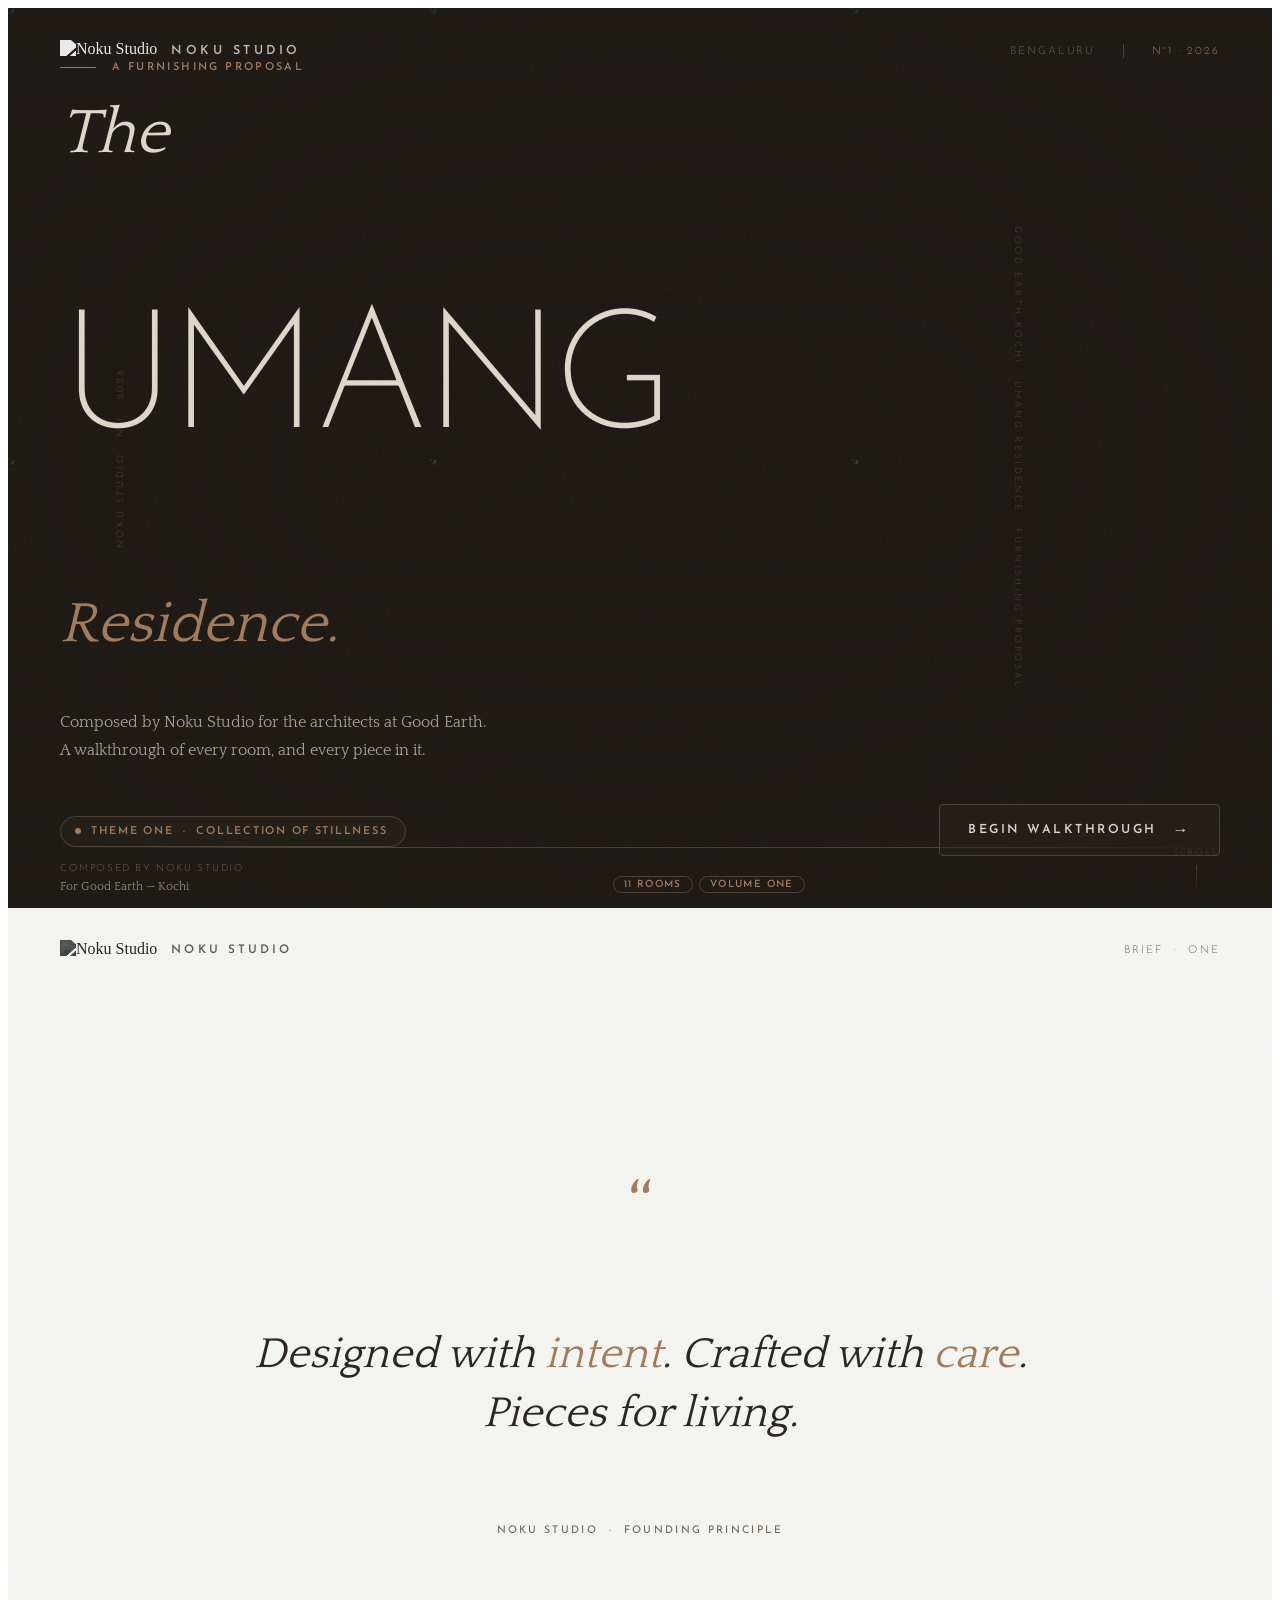
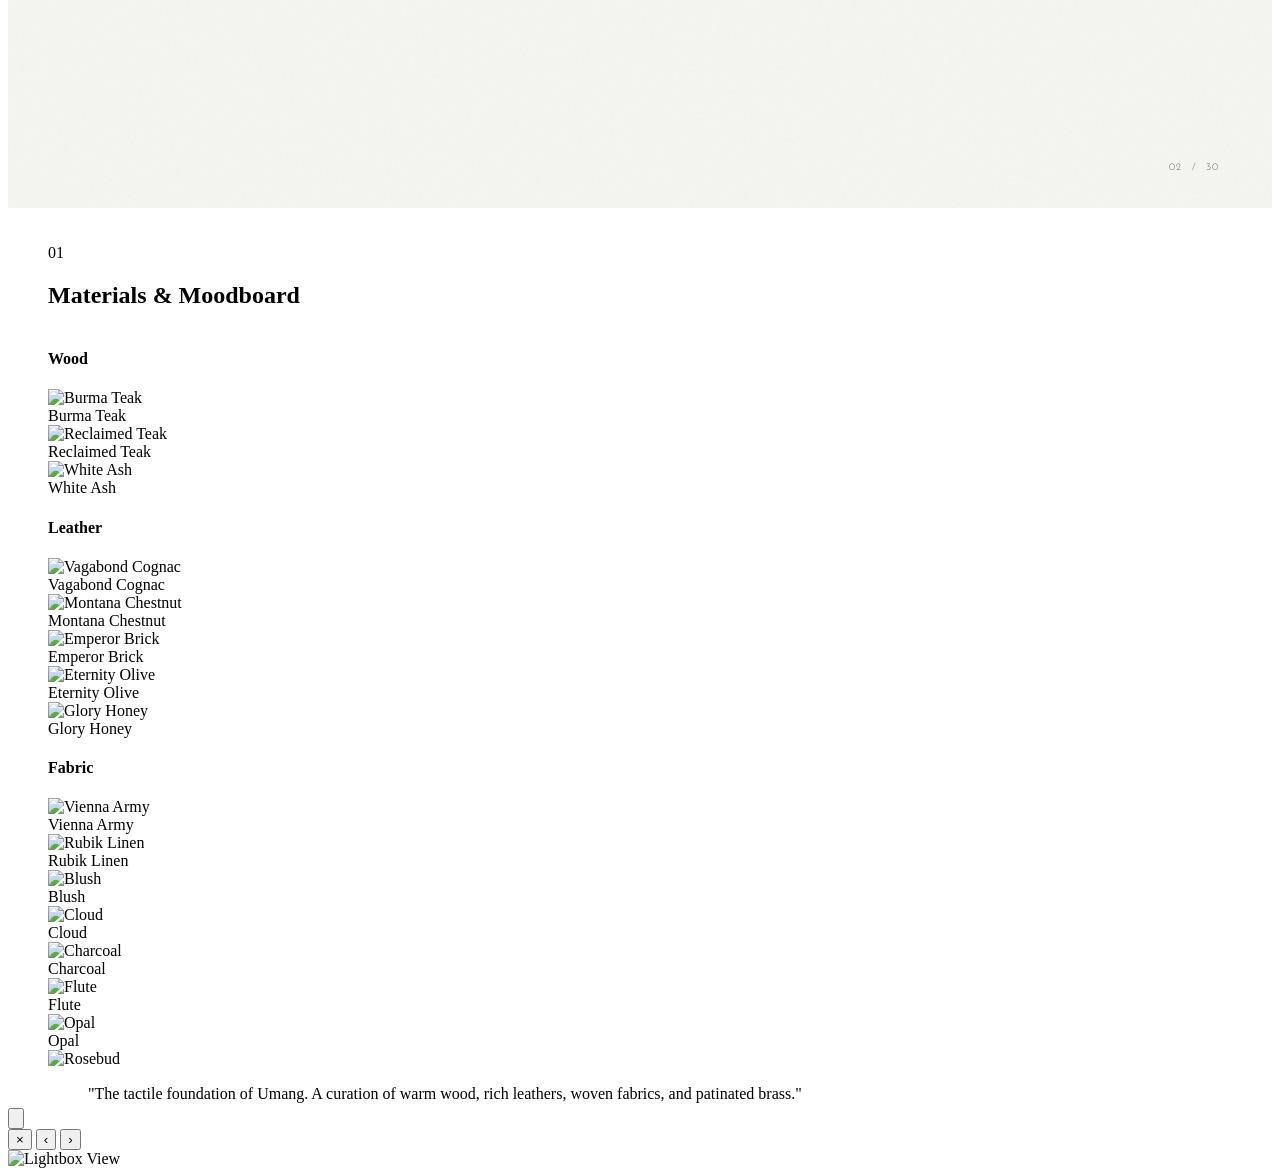
==== commit c9856dc7: "style: make thank you section static and remove replay walkthrough button" ====
--- a/index.html
+++ b/index.html
@@ -471,29 +471,21 @@
       font-size: clamp(3rem, 6.5vw, 6.5rem);
       font-weight: 400; color: #dcd7c9; line-height: 1.1;
       margin-bottom: 24px;
-      opacity: 0; transform: translateY(20px);
-      transition: opacity 1.2s var(--ease-out), transform 1.2s var(--ease-out);
-    }
-    .ty-title.visible { opacity: 1; transform: translateY(0); }
+    }
     .ty-divider {
       width: 80px; height: 1px; background: #4F4339; margin-bottom: 24px;
     }
     .ty-descriptor {
       font-family: var(--font-body); font-size: 1.15rem; line-height: 1.8;
-      color: #dcd7c9; opacity: 0; transform: translateY(16px);
+      color: #dcd7c9; opacity: 0.8;
       max-width: 600px; margin-bottom: 40px;
-      transition: opacity 1.2s 0.2s var(--ease-out), transform 1.2s 0.2s var(--ease-out);
-    }
-    .ty-descriptor.visible { opacity: 0.8; transform: translateY(0); }
+    }
     .ty-descriptor strong { color: #a27b5c; font-weight: 400; }
 
     /* CTA buttons */
     .ty-ctas {
       display: flex; gap: 20px; align-items: center;
-      opacity: 0; transform: translateY(12px);
-      transition: opacity 1.2s 0.4s var(--ease-out), transform 1.2s 0.4s var(--ease-out);
-    }
-    .ty-ctas.visible { opacity: 1; transform: translateY(0); }
+    }
     
     .ty-btn {
       display: inline-flex; align-items: center; gap: 16px;
@@ -2245,13 +2237,10 @@
       </div><!-- /custom-cards-row -->
     </main>
 
-    </div>
-  </div>
-
-    <!-- ======================================================================
+  <!-- ======================================================================
        SECTION 4: THANK YOU (dark)
        ====================================================================== -->
-  <section class="landing-thankyou-section" id="thank-you" aria-label="Thank You">
+  <section class="room-section landing-thankyou-section" id="thank-you" aria-label="Thank You">
     <!-- Background panel with subtle image and heavy dark vignette -->
     <div class="ty-bg-panel" aria-hidden="true">
       <img src="02. Living Room 01/Living Room 01 v1.png" alt="">
@@ -2303,8 +2292,10 @@
       </div>
     </footer>
   </section>
-
-
+    </div>
+  </div>
+
+  
   <!-- Scroll to Top Button -->
   <button id="scroll-top-btn" onclick="scrollToRoom('room-00')" title="Back to Plan Key">
     <svg viewBox="0 0 24 24"><polyline points="18 15 12 9 6 15"/></svg>
@@ -2631,8 +2622,7 @@
           }
         }
       });
-
-      const isDesktop = window.innerWidth > 1200;
+            const isDesktop = window.innerWidth > 1200;
       const observerOptions = {
         root: isDesktop ? scrollContainer : null,
         rootMargin: '0px',
@@ -2643,9 +2633,26 @@
         entries.forEach(entry => {
           if (entry.isIntersecting) {
             const roomSection = entry.target;
-            const idx = roomSection.querySelector('.space-number').innerText;
-            const title = roomSection.querySelector('.space-title').innerText;
-            badge.innerText = `${idx} ${title}`;
+            const idxEl = roomSection.querySelector('.space-number');
+            const titleEl = roomSection.querySelector('.space-title');
+            const header = document.querySelector('.app-header');
+            
+            if (roomSection.id === 'thank-you') {
+              if (header) {
+                header.style.opacity = '0';
+                header.style.pointerEvents = 'none';
+              }
+            } else {
+              if (header) {
+                header.style.opacity = '1';
+                header.style.pointerEvents = 'auto';
+              }
+              if (idxEl && titleEl) {
+                badge.innerText = `${idxEl.innerText} ${titleEl.innerText}`;
+              } else if (roomSection.id === 'room-custom') {
+                badge.innerText = `12 Customisation`;
+              }
+            }
           }
         });
       }, observerOptions);
@@ -2824,27 +2831,7 @@
   })();
 </script>
 
-<script>
-  // Thank you reveal on scroll
-  (function() {
-    var elTitle = document.getElementById('ty-title');
-    var elDesc  = document.getElementById('ty-desc');
-    var elCtas  = document.getElementById('ty-ctas');
-    var section = document.getElementById('thank-you');
-    if (!elTitle || !elDesc || !elCtas || !section) return;
-    var obs = new IntersectionObserver(function(entries) {
-      entries.forEach(function(entry) {
-        if (entry.isIntersecting) {
-          setTimeout(function() { elTitle.classList.add('visible'); }, 0);
-          setTimeout(function() { elDesc.classList.add('visible');  }, 150);
-          setTimeout(function() { elCtas.classList.add('visible');  }, 300);
-          obs.disconnect();
-        }
-      });
-    }, { threshold: 0.4 });
-    obs.observe(section);
-  })();
-</script>
+
 
 </body>
 </html>
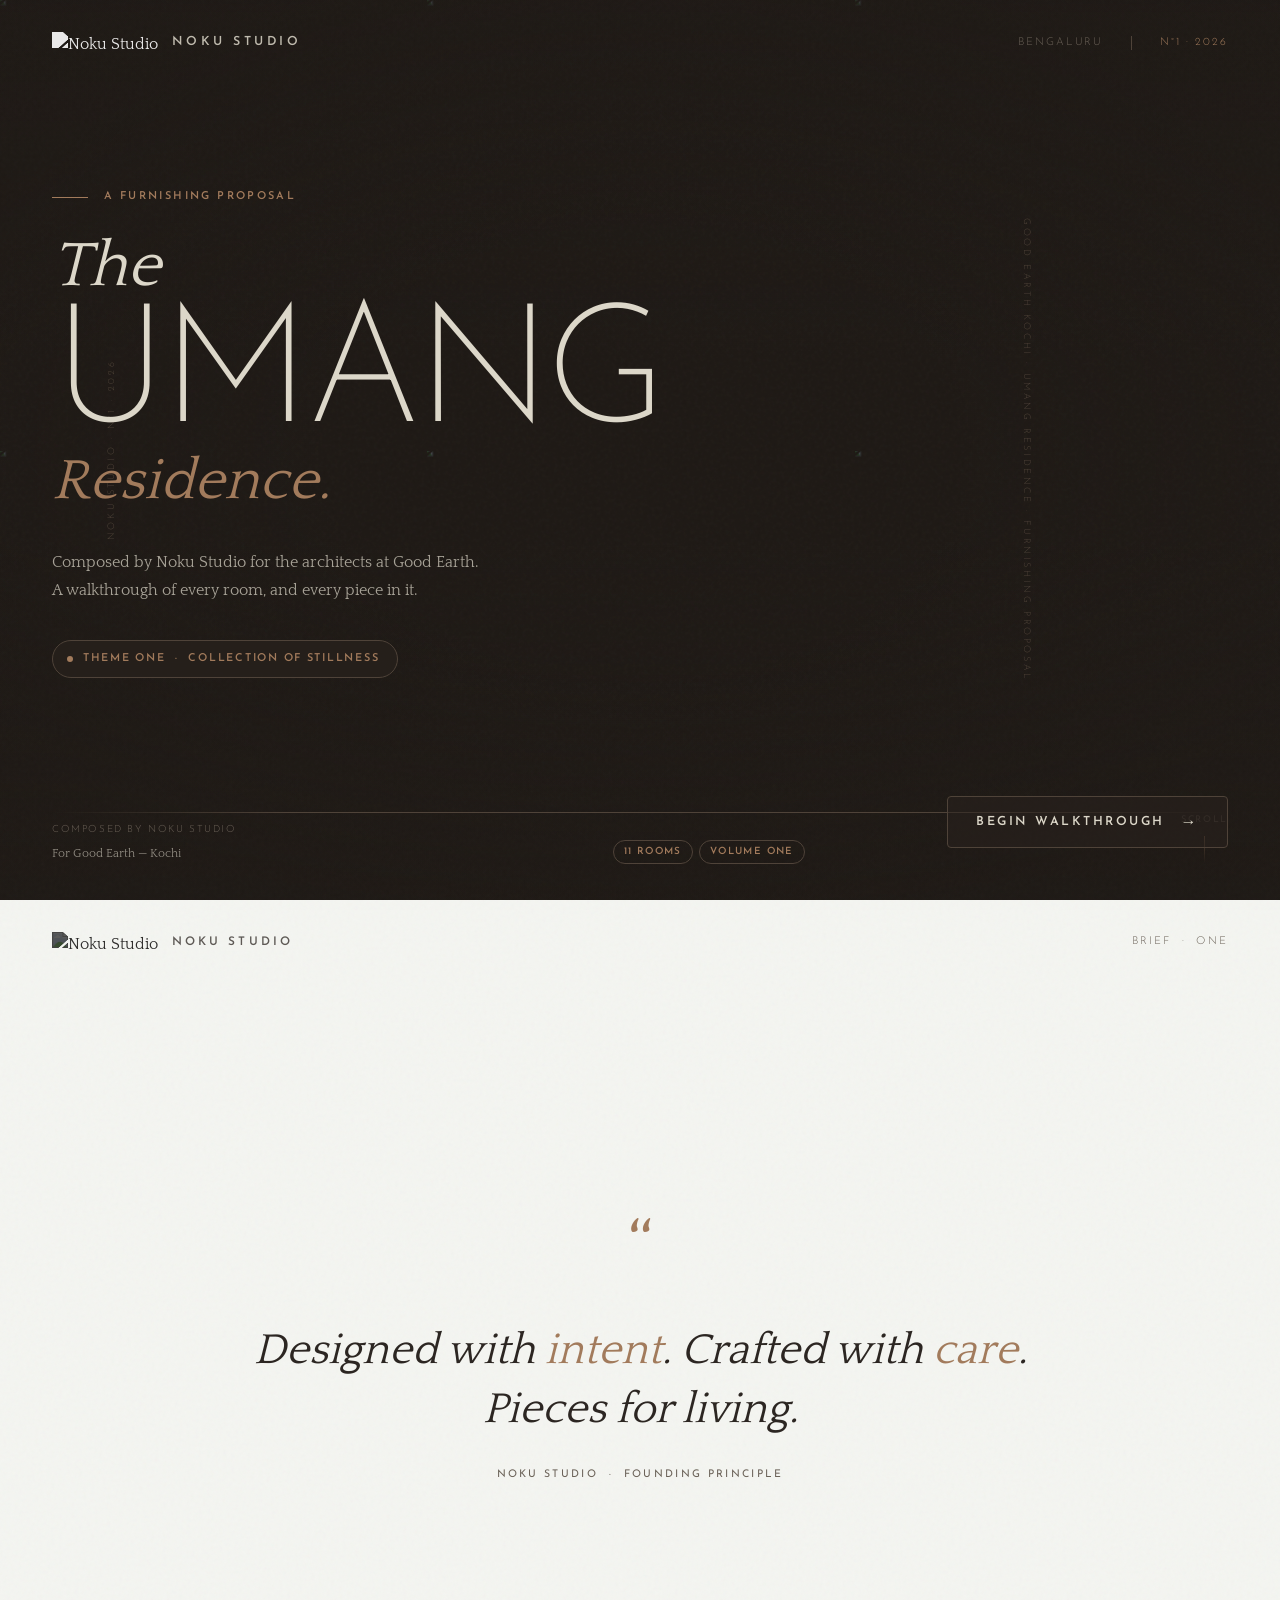
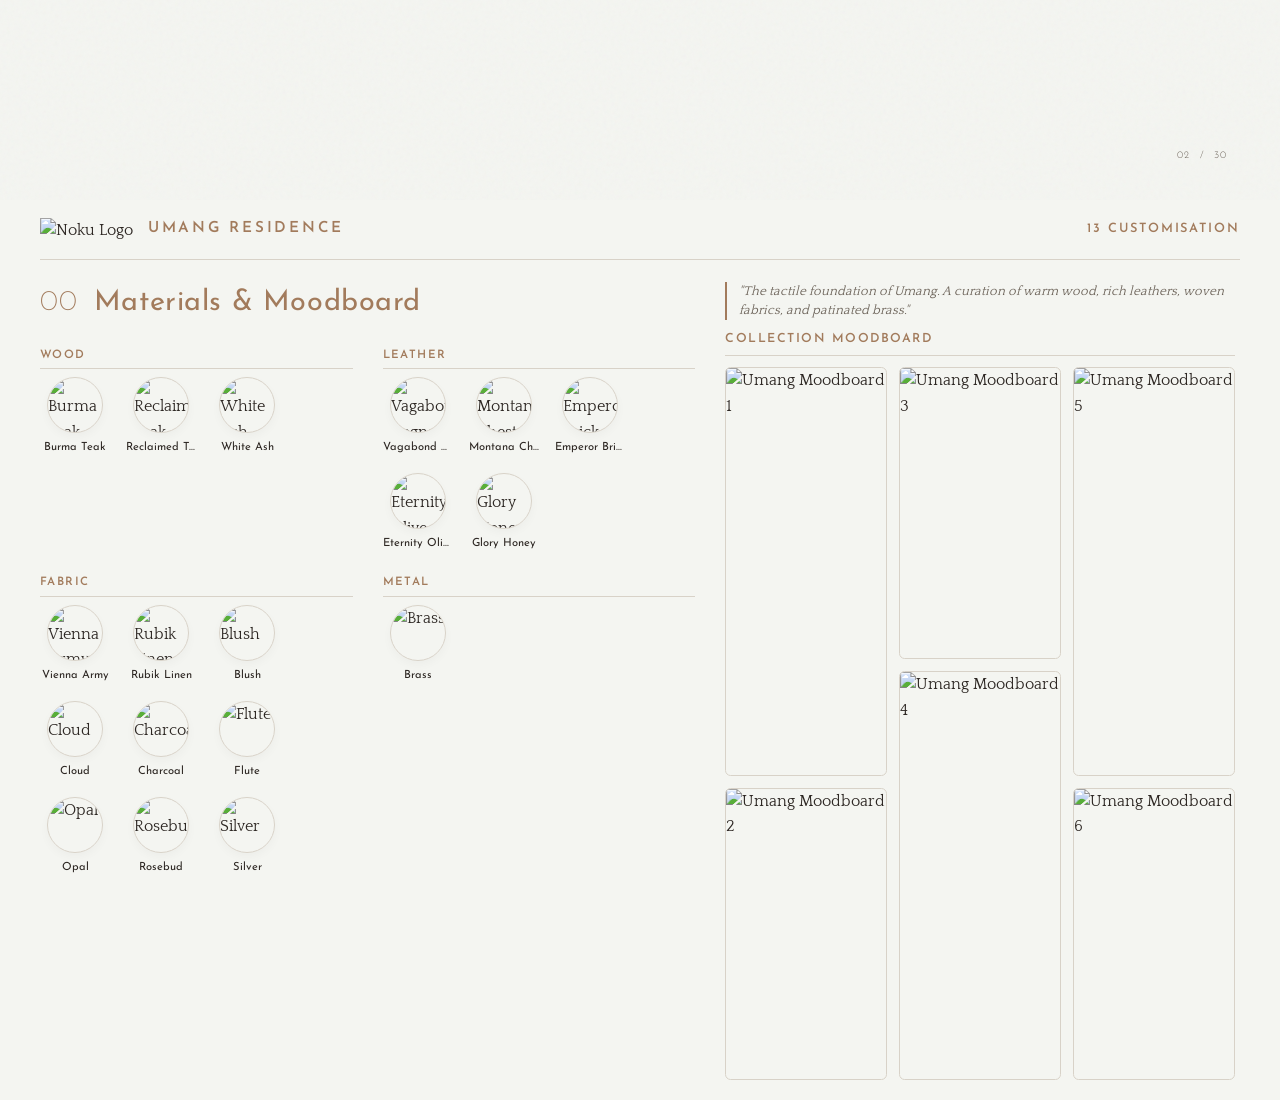
==== commit e985deea: "Add unnumbered Furniture Layout section after Plan Key" ====
--- a/index.html
+++ b/index.html
@@ -1,12 +1,15 @@
 <!DOCTYPE html>
 <html lang="en">
+
 <head>
   <meta charset="UTF-8">
   <meta name="viewport" content="width=device-width, initial-scale=1.0">
   <title>Umang Residence — Room Showcase</title>
   <link rel="preconnect" href="https://fonts.googleapis.com" />
   <link rel="preconnect" href="https://fonts.gstatic.com" crossorigin />
-  <link href="https://fonts.googleapis.com/css2?family=Josefin+Sans:ital,wght@0,200;0,300;0,400;0,600;0,700;1,400;1,600&family=Quattrocento:wght@400;700&display=swap" rel="stylesheet" />
+  <link
+    href="https://fonts.googleapis.com/css2?family=Josefin+Sans:ital,wght@0,200;0,300;0,400;0,600;0,700;1,400;1,600&family=Quattrocento:wght@400;700&display=swap"
+    rel="stylesheet" />
   <link rel="stylesheet" href="style.css">
 
   <!-- ====================================================================
@@ -15,8 +18,17 @@
   <style>
     /* Override desktop scroll-lock from style.css so page-level snap works */
     @media (min-width: 1201px) {
-      html, body { overflow-y: auto !important; }
-      .app-container { height: 100vh; overflow: hidden; padding: 0 40px; }
+
+      html,
+      body {
+        overflow-y: auto !important;
+      }
+
+      .app-container {
+        height: 100vh;
+        overflow: hidden;
+        padding: 0 40px;
+      }
     }
 
     html {
@@ -36,7 +48,7 @@
     /* ---- TOKENS ---- */
     :root {
       --font-display: 'Josefin Sans', sans-serif;
-      --font-body:    'Quattrocento', serif;
+      --font-body: 'Quattrocento', serif;
       --ease-out: cubic-bezier(0.16, 1, 0.3, 1);
     }
 
@@ -72,23 +84,54 @@
       opacity: 0;
       animation: lBgReveal 2.4s 0.5s var(--ease-out) forwards;
     }
-    @keyframes lBgReveal { to { opacity: 1; } }
-
-    .l-bg-collage__panel { overflow: hidden; }
+
+    @keyframes lBgReveal {
+      to {
+        opacity: 1;
+      }
+    }
+
+    .l-bg-collage__panel {
+      overflow: hidden;
+    }
+
     .l-bg-collage__panel img {
-      width: 100%; height: 100%; object-fit: cover;
+      width: 100%;
+      height: 100%;
+      object-fit: cover;
       filter: brightness(0.3) saturate(0.7);
       transform: scale(1.06);
       animation: lBgPanZoom 22s ease-in-out infinite alternate;
     }
-    .l-bg-collage__panel:nth-child(2) img { animation-delay: -3s; }
-    .l-bg-collage__panel:nth-child(3) img { animation-delay: -6s; }
-    .l-bg-collage__panel:nth-child(4) img { animation-delay: -9s; }
-    .l-bg-collage__panel:nth-child(5) img { animation-delay: -12s; }
-    .l-bg-collage__panel:nth-child(6) img { animation-delay: -15s; }
+
+    .l-bg-collage__panel:nth-child(2) img {
+      animation-delay: -3s;
+    }
+
+    .l-bg-collage__panel:nth-child(3) img {
+      animation-delay: -6s;
+    }
+
+    .l-bg-collage__panel:nth-child(4) img {
+      animation-delay: -9s;
+    }
+
+    .l-bg-collage__panel:nth-child(5) img {
+      animation-delay: -12s;
+    }
+
+    .l-bg-collage__panel:nth-child(6) img {
+      animation-delay: -15s;
+    }
+
     @keyframes lBgPanZoom {
-      from { transform: scale(1.06) translate(0,0); }
-      to   { transform: scale(1.14) translate(1%,1%); }
+      from {
+        transform: scale(1.06) translate(0, 0);
+      }
+
+      to {
+        transform: scale(1.14) translate(1%, 1%);
+      }
     }
 
     .l-bg-vignette {
@@ -96,202 +139,445 @@
       inset: 0;
       z-index: 1;
       background:
-        radial-gradient(ellipse at center, transparent 35%, rgba(30,25,21,0.22) 80%),
-        linear-gradient(to bottom, rgba(30,25,21,0.18) 0%, transparent 40%, transparent 60%, rgba(30,25,21,0.38) 100%);
+        radial-gradient(ellipse at center, transparent 35%, rgba(30, 25, 21, 0.22) 80%),
+        linear-gradient(to bottom, rgba(30, 25, 21, 0.18) 0%, transparent 40%, transparent 60%, rgba(30, 25, 21, 0.38) 100%);
       pointer-events: none;
     }
 
     /* NAV */
     .l-nav {
-      position: relative; z-index: 10;
-      display: flex; justify-content: space-between; align-items: center;
+      position: relative;
+      z-index: 10;
+      display: flex;
+      justify-content: space-between;
+      align-items: center;
       padding: 32px 52px 0;
-      opacity: 0; transform: translateY(-12px);
+      opacity: 0;
+      transform: translateY(-12px);
       animation: lSlideDown 0.9s 1.2s var(--ease-out) forwards;
     }
-    @keyframes lSlideDown { to { opacity:1; transform:translateY(0); } }
-
-    .l-nav__brand { display: flex; align-items: center; gap: 14px; }
-    .l-nav__logo  { height: 22px; width: auto; filter: brightness(0) invert(1); opacity: 0.9; }
+
+    @keyframes lSlideDown {
+      to {
+        opacity: 1;
+        transform: translateY(0);
+      }
+    }
+
+    .l-nav__brand {
+      display: flex;
+      align-items: center;
+      gap: 14px;
+    }
+
+    .l-nav__logo {
+      height: 22px;
+      width: auto;
+      filter: brightness(0) invert(1);
+      opacity: 0.9;
+    }
+
     .l-nav__wordmark {
-      font-family: var(--font-display); font-size: 0.78rem; font-weight: 600;
-      letter-spacing: 0.28em; text-transform: uppercase; color: #dcd7c9; opacity: 0.85;
-    }
-    .l-nav__meta { display: flex; align-items: center; gap: 28px; }
+      font-family: var(--font-display);
+      font-size: 0.78rem;
+      font-weight: 600;
+      letter-spacing: 0.28em;
+      text-transform: uppercase;
+      color: #dcd7c9;
+      opacity: 0.85;
+    }
+
+    .l-nav__meta {
+      display: flex;
+      align-items: center;
+      gap: 28px;
+    }
+
     .l-nav__tag {
-      font-family: var(--font-display); font-size: 0.68rem; font-weight: 300;
-      letter-spacing: 0.18em; text-transform: uppercase; color: #6B6258;
-    }
-    .l-nav__divider { width: 1px; height: 14px; background: #4F4339; }
+      font-family: var(--font-display);
+      font-size: 0.68rem;
+      font-weight: 300;
+      letter-spacing: 0.18em;
+      text-transform: uppercase;
+      color: #6B6258;
+    }
+
+    .l-nav__divider {
+      width: 1px;
+      height: 14px;
+      background: #4F4339;
+    }
+
     .l-nav__edition {
-      font-family: var(--font-display); font-size: 0.68rem; font-weight: 300;
-      letter-spacing: 0.18em; text-transform: uppercase; color: #a27b5c;
+      font-family: var(--font-display);
+      font-size: 0.68rem;
+      font-weight: 300;
+      letter-spacing: 0.18em;
+      text-transform: uppercase;
+      color: #a27b5c;
     }
 
     /* HERO CONTENT */
     .l-hero {
-      position: relative; z-index: 10;
-      display: flex; flex-direction: column; justify-content: center;
-      align-items: flex-start; padding: 0 52px;
+      position: relative;
+      z-index: 10;
+      display: flex;
+      flex-direction: column;
+      justify-content: center;
+      align-items: flex-start;
+      padding: 0 52px;
     }
 
     .l-hero__eyebrow {
-      display: flex; align-items: center; gap: 16px; margin-bottom: 32px;
-      opacity: 0; transform: translateY(14px);
+      display: flex;
+      align-items: center;
+      gap: 16px;
+      margin-bottom: 32px;
+      opacity: 0;
+      transform: translateY(14px);
       animation: lFadeUp 0.8s 1.5s var(--ease-out) forwards;
     }
-    .l-hero__eyebrow-line  { width: 36px; height: 1px; background: #a27b5c; }
-    .l-hero__eyebrow-text  {
-      font-family: var(--font-display); font-size: 0.68rem; font-weight: 600;
-      letter-spacing: 0.22em; text-transform: uppercase; color: #a27b5c;
-    }
-
-    .l-hero__title-block { display: flex; flex-direction: column; }
+
+    .l-hero__eyebrow-line {
+      width: 36px;
+      height: 1px;
+      background: #a27b5c;
+    }
+
+    .l-hero__eyebrow-text {
+      font-family: var(--font-display);
+      font-size: 0.68rem;
+      font-weight: 600;
+      letter-spacing: 0.22em;
+      text-transform: uppercase;
+      color: #a27b5c;
+    }
+
+    .l-hero__title-block {
+      display: flex;
+      flex-direction: column;
+    }
 
     .l-hero__article {
-      font-family: var(--font-body); font-style: italic;
+      font-family: var(--font-body);
+      font-style: italic;
       font-size: clamp(2.4rem, 5vw, 5.2rem);
-      color: #dcd7c9; line-height: 0.9; letter-spacing: -0.01em;
+      color: #dcd7c9;
+      line-height: 0.9;
+      letter-spacing: -0.01em;
       margin-bottom: 12px;
-      opacity: 0; transform: translateY(20px);
+      opacity: 0;
+      transform: translateY(20px);
       animation: lFadeUp 1s 1.65s var(--ease-out) forwards;
     }
 
     .l-hero__name {
       font-family: var(--font-display);
       font-size: clamp(5.5rem, 13vw, 14rem);
-      font-weight: 200; letter-spacing: -0.04em; line-height: 0.88;
-      color: #dcd7c9; text-transform: uppercase;
-      opacity: 0; transform: translateY(24px);
+      font-weight: 200;
+      letter-spacing: -0.04em;
+      line-height: 0.88;
+      color: #dcd7c9;
+      text-transform: uppercase;
+      opacity: 0;
+      transform: translateY(24px);
       animation: lFadeUp 1.1s 1.8s var(--ease-out) forwards;
     }
 
     .l-hero__subtitle {
-      font-family: var(--font-body); font-style: italic;
+      font-family: var(--font-body);
+      font-style: italic;
       font-size: clamp(2.2rem, 4.5vw, 4.8rem);
-      color: #a27b5c; line-height: 0.95;
-      opacity: 0; transform: translateY(20px);
+      color: #a27b5c;
+      line-height: 0.95;
+      opacity: 0;
+      transform: translateY(20px);
       animation: lFadeUp 1s 2s var(--ease-out) forwards;
     }
 
     .l-hero__descriptor {
-      margin-top: 40px; max-width: 480px;
-      opacity: 0; transform: translateY(16px);
+      margin-top: 40px;
+      max-width: 480px;
+      opacity: 0;
+      transform: translateY(16px);
       animation: lFadeUp 0.9s 2.2s var(--ease-out) forwards;
     }
+
     .l-hero__descriptor p {
-      font-family: var(--font-body); font-size: 0.88rem;
-      font-size: 1rem; line-height: 1.75; color: #dcd7c9; opacity: 0.72;
-    }
-    .l-hero__descriptor p strong { color: #dcd7c9; font-weight: 400; }
+      font-family: var(--font-body);
+      font-size: 0.88rem;
+      font-size: 1rem;
+      line-height: 1.75;
+      color: #dcd7c9;
+      opacity: 0.72;
+    }
+
+    .l-hero__descriptor p strong {
+      color: #dcd7c9;
+      font-weight: 400;
+    }
 
     /* Theme chip */
     .l-theme-chip {
-      display: inline-flex; align-items: center; gap: 10px;
-      margin-top: 36px; padding: 9px 18px 9px 14px;
-      border: 1px solid #4F4339; border-radius: 100vw;
-      background: rgba(42,35,30,0.6);
-      backdrop-filter: blur(12px); -webkit-backdrop-filter: blur(12px);
-      opacity: 0; transform: translateY(12px);
+      display: inline-flex;
+      align-items: center;
+      gap: 10px;
+      margin-top: 36px;
+      padding: 9px 18px 9px 14px;
+      border: 1px solid #4F4339;
+      border-radius: 100vw;
+      background: rgba(42, 35, 30, 0.6);
+      backdrop-filter: blur(12px);
+      -webkit-backdrop-filter: blur(12px);
+      opacity: 0;
+      transform: translateY(12px);
       animation: lFadeUp 0.9s 2.4s var(--ease-out) forwards;
       transition: border-color 0.3s ease, background 0.3s ease;
     }
-    .l-theme-chip:hover { border-color: #a27b5c; background: rgba(162,123,92,0.12); }
+
+    .l-theme-chip:hover {
+      border-color: #a27b5c;
+      background: rgba(162, 123, 92, 0.12);
+    }
+
     .l-theme-chip__dot {
-      width: 6px; height: 6px; border-radius: 50%; background: #a27b5c;
+      width: 6px;
+      height: 6px;
+      border-radius: 50%;
+      background: #a27b5c;
       animation: lPulse 2.5s ease-in-out infinite;
     }
+
     @keyframes lPulse {
-      0%,100% { opacity:1; transform:scale(1); }
-      50%      { opacity:0.5; transform:scale(0.75); }
-    }
+
+      0%,
+      100% {
+        opacity: 1;
+        transform: scale(1);
+      }
+
+      50% {
+        opacity: 0.5;
+        transform: scale(0.75);
+      }
+    }
+
     .l-theme-chip__text {
-      font-family: var(--font-display); font-size: 0.68rem; font-weight: 600;
-      letter-spacing: 0.16em; text-transform: uppercase; color: #a27b5c;
+      font-family: var(--font-display);
+      font-size: 0.68rem;
+      font-weight: 600;
+      letter-spacing: 0.16em;
+      text-transform: uppercase;
+      color: #a27b5c;
     }
 
     /* CTA button */
     .l-enter-btn-wrap {
-      position: absolute; right: 52px; bottom: 52px; z-index: 10;
-      opacity: 0; animation: lFadeIn 0.9s 2.6s var(--ease-out) forwards;
-    }
+      position: absolute;
+      right: 52px;
+      bottom: 52px;
+      z-index: 10;
+      opacity: 0;
+      animation: lFadeIn 0.9s 2.6s var(--ease-out) forwards;
+    }
+
     .l-enter-btn {
-      display: inline-flex; align-items: center; gap: 16px;
-      text-decoration: none; color: #dcd7c9;
-      font-family: var(--font-display); font-size: 0.78rem; font-weight: 600;
-      letter-spacing: 0.2em; text-transform: uppercase;
-      padding: 16px 28px; border: 1px solid #4F4339; border-radius: 4px;
-      background: rgba(42,35,30,0.5);
-      backdrop-filter: blur(16px); -webkit-backdrop-filter: blur(16px);
+      display: inline-flex;
+      align-items: center;
+      gap: 16px;
+      text-decoration: none;
+      color: #dcd7c9;
+      font-family: var(--font-display);
+      font-size: 0.78rem;
+      font-weight: 600;
+      letter-spacing: 0.2em;
+      text-transform: uppercase;
+      padding: 16px 28px;
+      border: 1px solid #4F4339;
+      border-radius: 4px;
+      background: rgba(42, 35, 30, 0.5);
+      backdrop-filter: blur(16px);
+      -webkit-backdrop-filter: blur(16px);
       transition: all 0.4s var(--ease-out);
-      position: relative; overflow: hidden; cursor: pointer;
-    }
+      position: relative;
+      overflow: hidden;
+      cursor: pointer;
+    }
+
     .l-enter-btn::before {
-      content: ''; position: absolute; inset: 0;
-      background: #a27b5c; transform: scaleX(0); transform-origin: left;
-      transition: transform 0.5s var(--ease-out); z-index: -1;
-    }
-    .l-enter-btn:hover { border-color: #a27b5c; color: #1E1915; letter-spacing: 0.26em; }
-    .l-enter-btn:hover::before { transform: scaleX(1); }
-    .l-enter-btn__arrow { display: inline-block; transition: transform 0.35s var(--ease-out); font-size: 1rem; }
-    .l-enter-btn:hover .l-enter-btn__arrow { transform: translateX(5px); }
+      content: '';
+      position: absolute;
+      inset: 0;
+      background: #a27b5c;
+      transform: scaleX(0);
+      transform-origin: left;
+      transition: transform 0.5s var(--ease-out);
+      z-index: -1;
+    }
+
+    .l-enter-btn:hover {
+      border-color: #a27b5c;
+      color: #1E1915;
+      letter-spacing: 0.26em;
+    }
+
+    .l-enter-btn:hover::before {
+      transform: scaleX(1);
+    }
+
+    .l-enter-btn__arrow {
+      display: inline-block;
+      transition: transform 0.35s var(--ease-out);
+      font-size: 1rem;
+    }
+
+    .l-enter-btn:hover .l-enter-btn__arrow {
+      transform: translateX(5px);
+    }
 
     /* Footer strip */
     .l-footer-strip {
-      position: relative; z-index: 10;
-      display: flex; justify-content: space-between; align-items: flex-end;
+      position: relative;
+      z-index: 10;
+      display: flex;
+      justify-content: space-between;
+      align-items: flex-end;
       padding: 0 52px 36px;
-      opacity: 0; animation: lFadeIn 0.9s 2.5s var(--ease-out) forwards;
-    }
-    .l-footer__left { display: flex; flex-direction: column; gap: 6px; }
+      opacity: 0;
+      animation: lFadeIn 0.9s 2.5s var(--ease-out) forwards;
+    }
+
+    .l-footer__left {
+      display: flex;
+      flex-direction: column;
+      gap: 6px;
+    }
+
     .l-footer__credit {
-      font-family: var(--font-display); font-size: 0.62rem; font-weight: 300;
-      letter-spacing: 0.16em; text-transform: uppercase; color: #6B6258;
-    }
-    .l-footer__client { font-family: var(--font-body); font-size: 0.78rem; color: #dcd7c9; opacity: 0.6; }
-    .l-footer__rooms { display: flex; align-items: center; gap: 6px; }
+      font-family: var(--font-display);
+      font-size: 0.62rem;
+      font-weight: 300;
+      letter-spacing: 0.16em;
+      text-transform: uppercase;
+      color: #6B6258;
+    }
+
+    .l-footer__client {
+      font-family: var(--font-body);
+      font-size: 0.78rem;
+      color: #dcd7c9;
+      opacity: 0.6;
+    }
+
+    .l-footer__rooms {
+      display: flex;
+      align-items: center;
+      gap: 6px;
+    }
+
     .l-room-badge {
-      font-family: var(--font-display); font-size: 0.62rem; font-weight: 600;
-      letter-spacing: 0.14em; text-transform: uppercase;
-      color: #a27b5c; border: 1px solid #4F4339; border-radius: 100vw; padding: 3px 10px;
-    }
+      font-family: var(--font-display);
+      font-size: 0.62rem;
+      font-weight: 600;
+      letter-spacing: 0.14em;
+      text-transform: uppercase;
+      color: #a27b5c;
+      border: 1px solid #4F4339;
+      border-radius: 100vw;
+      padding: 3px 10px;
+    }
+
     .l-scroll-hint {
-      display: flex; flex-direction: column; align-items: center; gap: 8px;
-      opacity: 0.4; animation: lBobUp 2s 3.2s ease-in-out infinite;
-    }
+      display: flex;
+      flex-direction: column;
+      align-items: center;
+      gap: 8px;
+      opacity: 0.4;
+      animation: lBobUp 2s 3.2s ease-in-out infinite;
+    }
+
     @keyframes lBobUp {
-      0%,100% { transform: translateY(0); opacity: 0.4; }
-      50%      { transform: translateY(-5px); opacity: 0.7; }
-    }
+
+      0%,
+      100% {
+        transform: translateY(0);
+        opacity: 0.4;
+      }
+
+      50% {
+        transform: translateY(-5px);
+        opacity: 0.7;
+      }
+    }
+
     .l-scroll-hint__label {
-      font-family: var(--font-display); font-size: 0.58rem;
-      letter-spacing: 0.18em; text-transform: uppercase; color: #6B6258;
-    }
-    .l-scroll-hint__line { width: 1px; height: 28px; background: linear-gradient(to bottom, #a27b5c, transparent); }
+      font-family: var(--font-display);
+      font-size: 0.58rem;
+      letter-spacing: 0.18em;
+      text-transform: uppercase;
+      color: #6B6258;
+    }
+
+    .l-scroll-hint__line {
+      width: 1px;
+      height: 28px;
+      background: linear-gradient(to bottom, #a27b5c, transparent);
+    }
 
     /* Vertical edge labels */
-    .l-side-ticker, .l-edition-mark {
-      position: absolute; top: 50%; z-index: 10;
-      opacity: 0; animation: lFadeIn 1s 2.8s var(--ease-out) forwards;
-    }
-    .l-side-ticker  { right: 20px; transform: translateY(-50%) rotate(90deg); }
-    .l-edition-mark { left: 20px;  transform: translateY(-50%) rotate(-90deg); }
-    .l-side-ticker span, .l-edition-mark span {
-      font-family: var(--font-display); font-size: 0.58rem; font-weight: 300;
-      letter-spacing: 0.28em; text-transform: uppercase; color: #4F4339; white-space: nowrap;
+    .l-side-ticker,
+    .l-edition-mark {
+      position: absolute;
+      top: 50%;
+      z-index: 10;
+      opacity: 0;
+      animation: lFadeIn 1s 2.8s var(--ease-out) forwards;
+    }
+
+    .l-side-ticker {
+      right: 20px;
+      transform: translateY(-50%) rotate(90deg);
+    }
+
+    .l-edition-mark {
+      left: 20px;
+      transform: translateY(-50%) rotate(-90deg);
+    }
+
+    .l-side-ticker span,
+    .l-edition-mark span {
+      font-family: var(--font-display);
+      font-size: 0.58rem;
+      font-weight: 300;
+      letter-spacing: 0.28em;
+      text-transform: uppercase;
+      color: #4F4339;
+      white-space: nowrap;
     }
 
     /* HR accent */
     .l-hr-accent {
       height: 1px;
       background: linear-gradient(to right, transparent, #4F4339 20%, #4F4339 80%, transparent);
-      position: relative; z-index: 10;
+      position: relative;
+      z-index: 10;
       margin: 0 52px;
-      opacity: 0; animation: lFadeIn 1s 2.2s var(--ease-out) forwards;
-    }
-
-    @keyframes lFadeUp { to { opacity: 1; transform: translateY(0); } }
-    @keyframes lFadeIn { to { opacity: 1; } }
+      opacity: 0;
+      animation: lFadeIn 1s 2.2s var(--ease-out) forwards;
+    }
+
+    @keyframes lFadeUp {
+      to {
+        opacity: 1;
+        transform: translateY(0);
+      }
+    }
+
+    @keyframes lFadeIn {
+      to {
+        opacity: 1;
+      }
+    }
 
     /* ---- QUOTE SECTION (light) ---- */
     .landing-quote-section {
@@ -302,98 +588,266 @@
       position: relative;
       overflow: hidden;
     }
+
     .landing-quote-section::after {
       content: '';
-      position: absolute; inset: 0;
+      position: absolute;
+      inset: 0;
       background-image: url("data:image/svg+xml,%3Csvg viewBox='0 0 300 300' xmlns='http://www.w3.org/2000/svg'%3E%3Cfilter id='n'%3E%3CfeTurbulence type='fractalNoise' baseFrequency='0.75' numOctaves='4' stitchTiles='stitch'/%3E%3C/filter%3E%3Crect width='100%25' height='100%25' filter='url(%23n)' opacity='0.035'/%3E%3C/svg%3E");
-      pointer-events: none; z-index: 0;
-    }
+      pointer-events: none;
+      z-index: 0;
+    }
+
     .qs-nav {
-      position: relative; z-index: 2;
-      display: flex; justify-content: space-between; align-items: center;
+      position: relative;
+      z-index: 2;
+      display: flex;
+      justify-content: space-between;
+      align-items: center;
       padding: 32px 52px 0;
     }
-    .qs-nav__brand { display: flex; align-items: center; gap: 14px; }
-    .qs-nav__logo  { height: 20px; width: auto; filter: brightness(0.25); opacity: 0.85; }
+
+    .qs-nav__brand {
+      display: flex;
+      align-items: center;
+      gap: 14px;
+    }
+
+    .qs-nav__logo {
+      height: 20px;
+      width: auto;
+      filter: brightness(0.25);
+      opacity: 0.85;
+    }
+
     .qs-nav__wordmark {
-      font-family: var(--font-display); font-size: 0.74rem; font-weight: 600;
-      letter-spacing: 0.26em; text-transform: uppercase; color: #2C2622; opacity: 0.75;
-    }
+      font-family: var(--font-display);
+      font-size: 0.74rem;
+      font-weight: 600;
+      letter-spacing: 0.26em;
+      text-transform: uppercase;
+      color: #2C2622;
+      opacity: 0.75;
+    }
+
     .qs-nav__label {
-      font-family: var(--font-display); font-size: 0.68rem; font-weight: 300;
-      letter-spacing: 0.2em; text-transform: uppercase; color: #6B6258;
-    }
+      font-family: var(--font-display);
+      font-size: 0.68rem;
+      font-weight: 300;
+      letter-spacing: 0.2em;
+      text-transform: uppercase;
+      color: #6B6258;
+    }
+
     .qs-stage {
-      position: relative; z-index: 2;
-      display: flex; flex-direction: column; justify-content: center;
-      align-items: center; text-align: center; padding: 0 52px; gap: 28px;
-    }
+      position: relative;
+      z-index: 2;
+      display: flex;
+      flex-direction: column;
+      justify-content: center;
+      align-items: center;
+      text-align: center;
+      padding: 0 52px;
+      gap: 28px;
+    }
+
     .qs-mark {
-      font-family: var(--font-body); font-size: clamp(3.5rem, 6vw, 6rem);
-      color: #a27b5c; line-height: 1; user-select: none;
-      opacity: 0; transform: translateY(16px);
+      font-family: var(--font-body);
+      font-size: clamp(3.5rem, 6vw, 6rem);
+      color: #a27b5c;
+      line-height: 1;
+      user-select: none;
+      opacity: 0;
+      transform: translateY(16px);
       transition: opacity 0.9s var(--ease-out), transform 0.9s var(--ease-out);
     }
-    .qs-mark.visible { opacity: 1; transform: translateY(0); }
+
+    .qs-mark.visible {
+      opacity: 1;
+      transform: translateY(0);
+    }
+
     .qs-quote {
-      font-family: var(--font-body); font-style: italic;
-      font-size: clamp(1.7rem, 3.4vw, 3.4rem); line-height: 1.35;
-      color: #2C2622; max-width: 820px;
-      opacity: 0; transform: translateY(22px);
+      font-family: var(--font-body);
+      font-style: italic;
+      font-size: clamp(1.7rem, 3.4vw, 3.4rem);
+      line-height: 1.35;
+      color: #2C2622;
+      max-width: 820px;
+      opacity: 0;
+      transform: translateY(22px);
       transition: opacity 1s 0.15s var(--ease-out), transform 1s 0.15s var(--ease-out);
     }
-    .qs-quote.visible { opacity: 1; transform: translateY(0); }
-    .qs-quote em { font-style: italic; color: #a27b5c; }
+
+    .qs-quote.visible {
+      opacity: 1;
+      transform: translateY(0);
+    }
+
+    .qs-quote em {
+      font-style: italic;
+      color: #a27b5c;
+    }
+
     .qs-attribution {
-      font-family: var(--font-display); font-size: 0.66rem; font-weight: 400;
-      letter-spacing: 0.22em; text-transform: uppercase; color: #6B6258;
-      opacity: 0; transform: translateY(14px);
+      font-family: var(--font-display);
+      font-size: 0.66rem;
+      font-weight: 400;
+      letter-spacing: 0.22em;
+      text-transform: uppercase;
+      color: #6B6258;
+      opacity: 0;
+      transform: translateY(14px);
       transition: opacity 0.8s 0.3s var(--ease-out), transform 0.8s 0.3s var(--ease-out);
     }
-    .qs-attribution.visible { opacity: 1; transform: translateY(0); }
+
+    .qs-attribution.visible {
+      opacity: 1;
+      transform: translateY(0);
+    }
+
     .qs-footer {
-      position: relative; z-index: 2;
-      display: flex; justify-content: flex-end; align-items: center;
+      position: relative;
+      z-index: 2;
+      display: flex;
+      justify-content: flex-end;
+      align-items: center;
       padding: 0 52px 36px;
     }
+
     .qs-pagination {
-      font-family: var(--font-display); font-size: 0.62rem; font-weight: 300;
-      letter-spacing: 0.16em; color: #6B6258;
+      font-family: var(--font-display);
+      font-size: 0.62rem;
+      font-weight: 300;
+      letter-spacing: 0.16em;
+      color: #6B6258;
     }
 
     /* Responsive */
     @media (max-width: 900px) {
-      .l-nav, .l-hero, .l-footer-strip, .qs-nav, .qs-stage, .qs-footer {
-        padding-left: 28px; padding-right: 28px;
-      }
-      .l-enter-btn-wrap { right: 28px; bottom: 28px; }
-      .l-hr-accent { margin: 0 28px; }
-      .l-side-ticker, .l-edition-mark { display: none; }
-      .l-hero__name { font-size: clamp(4rem, 18vw, 9rem); }
-    }
+
+      .l-nav,
+      .l-hero,
+      .l-footer-strip,
+      .qs-nav,
+      .qs-stage,
+      .qs-footer {
+        padding-left: 28px;
+        padding-right: 28px;
+      }
+
+      .l-enter-btn-wrap {
+        right: 28px;
+        bottom: 28px;
+      }
+
+      .l-enter-btn {
+        padding: 12px 24px;
+        font-size: 0.72rem;
+      }
+
+      .l-hr-accent {
+        margin: 0 28px;
+      }
+
+      .l-side-ticker,
+      .l-edition-mark {
+        display: none;
+      }
+
+      .l-hero__name {
+        font-size: clamp(4rem, 18vw, 9rem);
+      }
+
+      .l-hero__eyebrow {
+        margin-bottom: 20px;
+      }
+
+      .l-hero__descriptor {
+        margin-top: 24px;
+      }
+
+      .l-theme-chip {
+        margin-top: 20px;
+      }
+
+      .qs-stage {
+        gap: 16px;
+      }
+    }
+
     @media (max-width: 600px) {
-      .l-nav__meta { display: none; }
-      .l-hero__name { font-size: clamp(3.5rem, 20vw, 7rem); }
-      .l-hero__article, .l-hero__subtitle { font-size: clamp(2rem, 7vw, 3.5rem); }
-      .l-footer-strip { flex-direction: column; align-items: flex-start; gap: 20px; padding-bottom: 120px; }
-      .qs-quote { font-size: clamp(1.4rem, 5.5vw, 2.2rem); }
+      .l-nav__meta {
+        display: none;
+      }
+
+      .l-hero__name {
+        font-size: clamp(3.5rem, 20vw, 7rem);
+      }
+
+      .l-hero__article,
+      .l-hero__subtitle {
+        font-size: clamp(2rem, 7vw, 3.5rem);
+      }
+
+      .l-footer-strip {
+        flex-direction: column;
+        align-items: flex-start;
+        gap: 20px;
+        padding-bottom: 120px;
+      }
+
+      .qs-quote {
+        font-size: clamp(1.4rem, 5.5vw, 2.2rem);
+      }
     }
 
     /* ---- THANK YOU SECTION (dark) ---- */
     .landing-thankyou-section {
-      height: 100vh;
       background-color: #1E1915;
-      display: grid;
+      display: grid !important;
+      grid-template-columns: 1fr !important;
       grid-template-rows: auto 1fr auto;
+      gap: 0 !important;
       position: relative;
       overflow: hidden;
-    }
-    
+      box-sizing: border-box;
+      opacity: 1 !important;
+      transform: none !important;
+      animation: none !important;
+      transition: none !important;
+    }
+
+    @media (min-width: 1201px) {
+      .landing-thankyou-section {
+        margin-top: -60px !important;
+        height: 100vh !important;
+        margin-left: -40px !important;
+        margin-right: -40px !important;
+        width: calc(100% + 80px) !important;
+        padding-top: 60px !important;
+      }
+    }
+
+    @media (max-width: 1200px) {
+      .landing-thankyou-section {
+        min-height: 100vh !important;
+        margin-left: -30px !important;
+        margin-right: -30px !important;
+        width: calc(100% + 60px) !important;
+        margin-bottom: -40px !important;
+        padding-top: 20px;
+        padding-bottom: 20px;
+      }
+    }
+
     .landing-thankyou-section::before {
       content: '';
-      position: absolute; inset: 0;
+      position: absolute;
+      inset: 0;
       background-image: url("data:image/svg+xml,%3Csvg viewBox='0 0 256 256' xmlns='http://www.w3.org/2000/svg'%3E%3Cfilter id='noise'%3E%3CfeTurbulence type='fractalNoise' baseFrequency='0.9' numOctaves='4' stitchTiles='stitch'/%3E%3C/filter%3E%3Crect width='100%25' height='100%25' filter='url(%23noise)' opacity='0.04'/%3E%3C/svg%3E");
-      pointer-events: none; z-index: 5;
+      pointer-events: none;
+      z-index: 5;
       opacity: 0.6;
     }
 
@@ -403,12 +857,16 @@
       z-index: 0;
       overflow: hidden;
     }
+
     .ty-bg-panel img {
-      width: 100%; height: 100%; object-fit: cover;
+      width: 100%;
+      height: 100%;
+      object-fit: cover;
       filter: brightness(0.18) saturate(0.65);
       transform: scale(1.02);
       transition: transform 12s ease-out;
     }
+
     .landing-thankyou-section:hover .ty-bg-panel img {
       transform: scale(1.08);
     }
@@ -418,131 +876,298 @@
       inset: 0;
       z-index: 1;
       background:
-        radial-gradient(ellipse at center, transparent 30%, rgba(30,25,21,0.4) 80%),
-        linear-gradient(to bottom, rgba(30,25,21,0.2) 0%, transparent 40%, transparent 60%, rgba(30,25,21,0.5) 100%);
+        radial-gradient(ellipse at center, transparent 30%, rgba(30, 25, 21, 0.4) 80%),
+        linear-gradient(to bottom, rgba(30, 25, 21, 0.2) 0%, transparent 40%, transparent 60%, rgba(30, 25, 21, 0.5) 100%);
       pointer-events: none;
     }
 
     /* Side Tickers */
-    .ty-side-ticker, .ty-edition-mark {
-      position: absolute; top: 50%; z-index: 10;
+    .ty-side-ticker,
+    .ty-edition-mark {
+      position: absolute;
+      top: 50%;
+      z-index: 10;
       opacity: 0.6;
     }
-    .ty-side-ticker  { right: 20px; transform: translateY(-50%) rotate(90deg); }
-    .ty-edition-mark { left: 20px;  transform: translateY(-50%) rotate(-90deg); }
-    .ty-side-ticker span, .ty-edition-mark span {
-      font-family: var(--font-display); font-size: 0.58rem; font-weight: 300;
-      letter-spacing: 0.28em; text-transform: uppercase; color: #4F4339; white-space: nowrap;
+
+    .ty-side-ticker {
+      right: 20px;
+      transform: translateY(-50%) rotate(90deg);
+    }
+
+    .ty-edition-mark {
+      left: 20px;
+      transform: translateY(-50%) rotate(-90deg);
+    }
+
+    .ty-side-ticker span,
+    .ty-edition-mark span {
+      font-family: var(--font-display);
+      font-size: 0.58rem;
+      font-weight: 300;
+      letter-spacing: 0.28em;
+      text-transform: uppercase;
+      color: #4F4339;
+      white-space: nowrap;
     }
 
     /* Nav */
     .ty-nav {
-      position: relative; z-index: 10;
-      display: flex; justify-content: space-between; align-items: center;
-      padding: 32px 52px 0;
-    }
-    .ty-nav__brand { display: flex; align-items: center; gap: 14px; }
-    .ty-nav__logo  { height: 22px; width: auto; filter: brightness(0) invert(1); opacity: 0.9; }
+      position: relative;
+      z-index: 10;
+      display: flex;
+      justify-content: space-between;
+      align-items: center;
+      padding: 32px 40px 0;
+    }
+
+    .ty-nav__brand {
+      display: flex;
+      align-items: center;
+      gap: 14px;
+    }
+
+    .ty-nav__logo {
+      height: 22px;
+      width: auto;
+      filter: brightness(0) invert(1);
+      opacity: 0.9;
+    }
+
     .ty-nav__wordmark {
-      font-family: var(--font-display); font-size: 0.78rem; font-weight: 600;
-      letter-spacing: 0.28em; text-transform: uppercase; color: #dcd7c9; opacity: 0.85;
-    }
+      font-family: var(--font-display);
+      font-size: 0.78rem;
+      font-weight: 600;
+      letter-spacing: 0.28em;
+      text-transform: uppercase;
+      color: #dcd7c9;
+      opacity: 0.85;
+    }
+
     .ty-nav__label {
-      font-family: var(--font-display); font-size: 0.68rem; font-weight: 300;
-      letter-spacing: 0.18em; text-transform: uppercase; color: #a27b5c;
+      font-family: var(--font-display);
+      font-size: 0.68rem;
+      font-weight: 300;
+      letter-spacing: 0.18em;
+      text-transform: uppercase;
+      color: #a27b5c;
     }
 
     /* Stage Content */
     .ty-stage {
-      position: relative; z-index: 10;
-      display: flex; flex-direction: column; justify-content: center;
-      align-items: center; text-align: center; padding: 0 52px;
-    }
+      position: relative;
+      z-index: 10;
+      display: flex;
+      flex-direction: column;
+      justify-content: center;
+      align-items: center;
+      text-align: center;
+      padding: 0 40px;
+    }
+
     .ty-eyebrow {
-      display: flex; align-items: center; gap: 16px; margin-bottom: 24px;
-    }
-    .ty-eyebrow-line  { width: 36px; height: 1px; background: #a27b5c; }
-    .ty-eyebrow-text  {
-      font-family: var(--font-display); font-size: 0.68rem; font-weight: 600;
-      letter-spacing: 0.22em; text-transform: uppercase; color: #a27b5c;
-    }
+      display: flex;
+      align-items: center;
+      gap: 16px;
+      margin-bottom: 24px;
+    }
+
+    .ty-eyebrow-line {
+      width: 36px;
+      height: 1px;
+      background: #a27b5c;
+    }
+
+    .ty-eyebrow-text {
+      font-family: var(--font-display);
+      font-size: 0.68rem;
+      font-weight: 600;
+      letter-spacing: 0.22em;
+      text-transform: uppercase;
+      color: #a27b5c;
+    }
+
     .ty-title {
-      font-family: var(--font-body); font-style: italic;
+      font-family: var(--font-body);
+      font-style: italic;
       font-size: clamp(3rem, 6.5vw, 6.5rem);
-      font-weight: 400; color: #dcd7c9; line-height: 1.1;
+      font-weight: 400;
+      color: #dcd7c9;
+      line-height: 1.1;
       margin-bottom: 24px;
     }
+
     .ty-divider {
-      width: 80px; height: 1px; background: #4F4339; margin-bottom: 24px;
-    }
+      width: 80px;
+      height: 1px;
+      background: #4F4339;
+      margin-bottom: 24px;
+    }
+
     .ty-descriptor {
-      font-family: var(--font-body); font-size: 1.15rem; line-height: 1.8;
-      color: #dcd7c9; opacity: 0.8;
-      max-width: 600px; margin-bottom: 40px;
-    }
-    .ty-descriptor strong { color: #a27b5c; font-weight: 400; }
+      font-family: var(--font-body);
+      font-size: 1.15rem;
+      line-height: 1.8;
+      color: #dcd7c9;
+      opacity: 0.8;
+      max-width: 600px;
+      margin-bottom: 40px;
+    }
+
+    .ty-descriptor strong {
+      color: #a27b5c;
+      font-weight: 400;
+    }
 
     /* CTA buttons */
     .ty-ctas {
-      display: flex; gap: 20px; align-items: center;
-    }
-    
+      display: flex;
+      gap: 20px;
+      align-items: center;
+    }
+
     .ty-btn {
-      display: inline-flex; align-items: center; gap: 16px;
-      text-decoration: none; color: #dcd7c9;
-      font-family: var(--font-display); font-size: 0.78rem; font-weight: 600;
-      letter-spacing: 0.2em; text-transform: uppercase;
-      padding: 16px 28px; border: 1px solid #4F4339; border-radius: 4px;
-      background: rgba(42,35,30,0.5);
-      backdrop-filter: blur(16px); -webkit-backdrop-filter: blur(16px);
+      display: inline-flex;
+      align-items: center;
+      gap: 16px;
+      text-decoration: none;
+      color: #dcd7c9;
+      font-family: var(--font-display);
+      font-size: 0.78rem;
+      font-weight: 600;
+      letter-spacing: 0.2em;
+      text-transform: uppercase;
+      padding: 16px 28px;
+      border: 1px solid #4F4339;
+      border-radius: 4px;
+      background: rgba(42, 35, 30, 0.5);
+      backdrop-filter: blur(16px);
+      -webkit-backdrop-filter: blur(16px);
       transition: all 0.4s var(--ease-out);
-      position: relative; overflow: hidden; cursor: pointer;
-    }
+      position: relative;
+      overflow: hidden;
+      cursor: pointer;
+    }
+
     .ty-btn::before {
-      content: ''; position: absolute; inset: 0;
-      background: #a27b5c; transform: scaleX(0); transform-origin: left;
-      transition: transform 0.5s var(--ease-out); z-index: -1;
-    }
-    .ty-btn:hover { border-color: #a27b5c; color: #1E1915; letter-spacing: 0.24em; }
-    .ty-btn:hover::before { transform: scaleX(1); }
-    
+      content: '';
+      position: absolute;
+      inset: 0;
+      background: #a27b5c;
+      transform: scaleX(0);
+      transform-origin: left;
+      transition: transform 0.5s var(--ease-out);
+      z-index: -1;
+    }
+
+    .ty-btn:hover {
+      border-color: #a27b5c;
+      color: #1E1915;
+      letter-spacing: 0.24em;
+    }
+
+    .ty-btn:hover::before {
+      transform: scaleX(1);
+    }
+
     .ty-btn--primary {
       border-color: #a27b5c;
-      background: rgba(162,123,92,0.15);
-    }
-    .ty-btn__arrow { display: inline-block; transition: transform 0.35s var(--ease-out); font-size: 1rem; }
-    .ty-btn:hover .ty-btn__arrow { transform: translateY(-3px); }
+      background: rgba(162, 123, 92, 0.15);
+    }
+
+    .ty-btn__arrow {
+      display: inline-block;
+      transition: transform 0.35s var(--ease-out);
+      font-size: 1rem;
+    }
+
+    .ty-btn:hover .ty-btn__arrow {
+      transform: translateY(-3px);
+    }
 
     /* Footer */
     .ty-footer {
-      position: relative; z-index: 10;
-      display: flex; justify-content: space-between; align-items: flex-end;
-      padding: 0 52px 36px;
-    }
-    .ty-footer__left { display: flex; flex-direction: column; gap: 6px; }
+      position: relative;
+      z-index: 10;
+      display: flex;
+      justify-content: space-between;
+      align-items: flex-end;
+      padding: 0 40px 36px;
+    }
+
+    .ty-footer__left {
+      display: flex;
+      flex-direction: column;
+      gap: 6px;
+    }
+
     .ty-footer__credit {
-      font-family: var(--font-display); font-size: 0.62rem; font-weight: 600;
-      letter-spacing: 0.16em; text-transform: uppercase; color: #a27b5c;
-    }
-    .ty-footer__client { font-family: var(--font-body); font-size: 0.78rem; color: #dcd7c9; opacity: 0.6; }
+      font-family: var(--font-display);
+      font-size: 0.62rem;
+      font-weight: 600;
+      letter-spacing: 0.16em;
+      text-transform: uppercase;
+      color: #a27b5c;
+    }
+
+    .ty-footer__client {
+      font-family: var(--font-body);
+      font-size: 0.78rem;
+      color: #dcd7c9;
+      opacity: 0.6;
+    }
+
     .ty-pagination {
-      font-family: var(--font-display); font-size: 0.62rem; font-weight: 300;
-      letter-spacing: 0.16em; color: #6B6258;
+      font-family: var(--font-display);
+      font-size: 0.62rem;
+      font-weight: 300;
+      letter-spacing: 0.16em;
+      color: #6B6258;
     }
 
     /* Responsive for TY section */
     @media (max-width: 900px) {
-      .ty-nav, .ty-stage, .ty-footer { padding-left: 28px; padding-right: 28px; }
-      .ty-side-ticker, .ty-edition-mark { display: none; }
-      .ty-title { font-size: clamp(2.5rem, 9vw, 4.5rem); }
-      .ty-descriptor { font-size: 1rem; }
-    }
+
+      .ty-nav,
+      .ty-stage,
+      .ty-footer {
+        padding-left: 28px;
+        padding-right: 28px;
+      }
+
+      .ty-side-ticker,
+      .ty-edition-mark {
+        display: none;
+      }
+
+      .ty-title {
+        font-size: clamp(2.5rem, 9vw, 4.5rem);
+      }
+
+      .ty-descriptor {
+        font-size: 1rem;
+      }
+    }
+
     @media (max-width: 600px) {
-      .ty-ctas { flex-direction: column; width: 100%; gap: 12px; }
-      .ty-btn { width: 100%; justify-content: center; }
-      .ty-footer { flex-direction: column; align-items: flex-start; gap: 20px; }
-    }
-    
+      .ty-ctas {
+        flex-direction: column;
+        width: 100%;
+        gap: 12px;
+      }
+
+      .ty-btn {
+        width: 100%;
+        justify-content: center;
+      }
+
+      .ty-footer {
+        flex-direction: column;
+        align-items: flex-start;
+        gap: 20px;
+      }
+    }
+
     .map-layout-image {
       width: 100%;
       height: 100%;
@@ -551,117 +1176,125 @@
     }
   </style>
 </head>
+
 <body>
 
 
-<!-- ======================================================================
+  <!-- ======================================================================
      SECTION 1: HERO (dark)
      ====================================================================== -->
-<section class="landing-hero-section" id="landing-hero">
-
-  <!-- Background collage -->
-  <div class="l-bg-collage" aria-hidden="true">
-    <div class="l-bg-collage__panel"><img src="Moodboard - of stillness/57ec27a5377b392bd27f4250d5c39461.jpg" alt=""></div>
-    <div class="l-bg-collage__panel"><img src="Moodboard - of stillness/1d1c1af230ec5bf3fed2f9ac7fd9fdf5.jpg" alt=""></div>
-    <div class="l-bg-collage__panel"><img src="Moodboard - of stillness/wood.jpg" alt=""></div>
-    <div class="l-bg-collage__panel"><img src="Moodboard - of stillness/fdf0f8ab8c964cf68f39f626d0922461.jpg" alt=""></div>
-    <div class="l-bg-collage__panel"><img src="Moodboard - of stillness/01.jpg" alt=""></div>
-    <div class="l-bg-collage__panel"><img src="Moodboard - of stillness/80becd3aab10a0f715442c912fa0600b.jpg" alt=""></div>
-  </div>
-  <div class="l-bg-vignette" aria-hidden="true"></div>
-
-  <!-- Side labels -->
-  <div class="l-side-ticker" aria-hidden="true"><span>Good Earth Kochi · Umang Residence · Furnishing Proposal</span></div>
-  <div class="l-edition-mark" aria-hidden="true"><span>Noku Studio · N°1 · 2026</span></div>
-
-  <!-- Nav -->
-  <nav class="l-nav" aria-label="Noku branding">
-    <div class="l-nav__brand">
-      <img src="Noku mark.png" alt="Noku Studio" class="l-nav__logo">
-      <span class="l-nav__wordmark">Noku Studio</span>
+  <section class="landing-hero-section" id="landing-hero">
+
+    <!-- Background collage -->
+    <div class="l-bg-collage" aria-hidden="true">
+      <div class="l-bg-collage__panel"><img src="Moodboard - of stillness/57ec27a5377b392bd27f4250d5c39461.jpg" alt="">
+      </div>
+      <div class="l-bg-collage__panel"><img src="Moodboard - of stillness/1d1c1af230ec5bf3fed2f9ac7fd9fdf5.jpg" alt="">
+      </div>
+      <div class="l-bg-collage__panel"><img src="Moodboard - of stillness/wood.jpg" alt=""></div>
+      <div class="l-bg-collage__panel"><img src="Moodboard - of stillness/fdf0f8ab8c964cf68f39f626d0922461.jpg" alt="">
+      </div>
+      <div class="l-bg-collage__panel"><img src="Moodboard - of stillness/01.jpg" alt=""></div>
+      <div class="l-bg-collage__panel"><img src="Moodboard - of stillness/80becd3aab10a0f715442c912fa0600b.jpg" alt="">
+      </div>
     </div>
-    <div class="l-nav__meta">
-      <span class="l-nav__tag">Bengaluru</span>
-      <div class="l-nav__divider"></div>
-      <span class="l-nav__edition">N°1 · 2026</span>
+    <div class="l-bg-vignette" aria-hidden="true"></div>
+
+    <!-- Side labels -->
+    <div class="l-side-ticker" aria-hidden="true"><span>Good Earth Kochi · Umang Residence · Furnishing Proposal</span>
     </div>
-  </nav>
-
-  <!-- Hero content -->
-  <div class="l-hero">
-    <div class="l-hero__eyebrow">
-      <div class="l-hero__eyebrow-line"></div>
-      <span class="l-hero__eyebrow-text">A Furnishing Proposal</span>
+    <div class="l-edition-mark" aria-hidden="true"><span>Noku Studio · N°1 · 2026</span></div>
+
+    <!-- Nav -->
+    <nav class="l-nav" aria-label="Noku branding">
+      <div class="l-nav__brand">
+        <img src="Noku mark.png" alt="Noku Studio" class="l-nav__logo">
+        <span class="l-nav__wordmark">Noku Studio</span>
+      </div>
+      <div class="l-nav__meta">
+        <span class="l-nav__tag">Bengaluru</span>
+        <div class="l-nav__divider"></div>
+        <span class="l-nav__edition">N°1 · 2026</span>
+      </div>
+    </nav>
+
+    <!-- Hero content -->
+    <div class="l-hero">
+      <div class="l-hero__eyebrow">
+        <div class="l-hero__eyebrow-line"></div>
+        <span class="l-hero__eyebrow-text">A Furnishing Proposal</span>
+      </div>
+      <div class="l-hero__title-block">
+        <span class="l-hero__article">The</span>
+        <h1 class="l-hero__name">Umang</h1>
+        <span class="l-hero__subtitle">Residence.</span>
+      </div>
+      <div class="l-hero__descriptor">
+        <p>Composed by <strong>Noku Studio</strong> for the architects at <strong>Good Earth</strong>.<br>
+          A walkthrough of every room, and every piece in it.</p>
+      </div>
+      <div class="l-theme-chip" aria-label="Theme One">
+        <div class="l-theme-chip__dot"></div>
+        <span class="l-theme-chip__text">Theme One &nbsp;·&nbsp; Collection of Stillness</span>
+      </div>
     </div>
-    <div class="l-hero__title-block">
-      <span class="l-hero__article">The</span>
-      <h1 class="l-hero__name">Umang</h1>
-      <span class="l-hero__subtitle">Residence.</span>
+
+    <!-- Divider -->
+    <div class="l-hr-accent" aria-hidden="true"></div>
+
+    <!-- Footer strip -->
+    <footer class="l-footer-strip">
+      <div class="l-footer__left">
+        <span class="l-footer__credit">Composed by Noku Studio</span>
+        <span class="l-footer__client">For Good Earth — Kochi</span>
+      </div>
+      <div class="l-footer__rooms">
+        <span class="l-room-badge">11 Rooms</span>
+        <span class="l-room-badge">Volume One</span>
+      </div>
+      <div class="l-scroll-hint" aria-hidden="true">
+        <span class="l-scroll-hint__label">Scroll</span>
+        <div class="l-scroll-hint__line"></div>
+      </div>
+    </footer>
+
+    <!-- CTA button — scrolls in-page to the room showcase -->
+    <div class="l-enter-btn-wrap">
+      <button class="l-enter-btn" id="enter-walkthrough"
+        onclick="document.getElementById('app-main').scrollIntoView({behavior:'smooth'})"
+        aria-label="Begin walkthrough">
+        <span>Begin Walkthrough</span>
+        <span class="l-enter-btn__arrow">→</span>
+      </button>
     </div>
-    <div class="l-hero__descriptor">
-      <p>Composed by <strong>Noku Studio</strong> for the architects at <strong>Good Earth</strong>.<br>
-      A walkthrough of every room, and every piece in it.</p>
-    </div>
-    <div class="l-theme-chip" aria-label="Theme One">
-      <div class="l-theme-chip__dot"></div>
-      <span class="l-theme-chip__text">Theme One &nbsp;·&nbsp; Collection of Stillness</span>
-    </div>
-  </div>
-
-  <!-- Divider -->
-  <div class="l-hr-accent" aria-hidden="true"></div>
-
-  <!-- Footer strip -->
-  <footer class="l-footer-strip">
-    <div class="l-footer__left">
-      <span class="l-footer__credit">Composed by Noku Studio</span>
-      <span class="l-footer__client">For Good Earth — Kochi</span>
-    </div>
-    <div class="l-footer__rooms">
-      <span class="l-room-badge">11 Rooms</span>
-      <span class="l-room-badge">Volume One</span>
-    </div>
-    <div class="l-scroll-hint" aria-hidden="true">
-      <span class="l-scroll-hint__label">Scroll</span>
-      <div class="l-scroll-hint__line"></div>
-    </div>
-  </footer>
-
-  <!-- CTA button — scrolls in-page to the room showcase -->
-  <div class="l-enter-btn-wrap">
-    <button class="l-enter-btn" id="enter-walkthrough" onclick="document.getElementById('app-main').scrollIntoView({behavior:'smooth'})" aria-label="Begin walkthrough">
-      <span>Begin Walkthrough</span>
-      <span class="l-enter-btn__arrow">→</span>
-    </button>
-  </div>
-
-</section>
-
-<!-- ======================================================================
+
+  </section>
+
+  <!-- ======================================================================
      SECTION 2: FOUNDING PRINCIPLE (light)
      ====================================================================== -->
-<section class="landing-quote-section" id="founding-principle" aria-label="Founding Principle">
-  <nav class="qs-nav" aria-label="Section navigation">
-    <div class="qs-nav__brand">
-      <img src="Noku mark.png" alt="Noku Studio" class="qs-nav__logo">
-      <span class="qs-nav__wordmark">Noku Studio</span>
+  <section class="landing-quote-section" id="founding-principle" aria-label="Founding Principle">
+    <nav class="qs-nav" aria-label="Section navigation">
+      <div class="qs-nav__brand">
+        <img src="Noku mark.png" alt="Noku Studio" class="qs-nav__logo">
+        <span class="qs-nav__wordmark">Noku Studio</span>
+      </div>
+      <span class="qs-nav__label">Brief &nbsp;·&nbsp; One</span>
+    </nav>
+    <div class="qs-stage">
+      <div class="qs-mark" id="qs-mark" aria-hidden="true">“</div>
+      <blockquote class="qs-quote" id="qs-quote">
+        Designed with <em>intent</em>. Crafted with <em>care</em>.<br>
+        Pieces for living.
+      </blockquote>
+      <p class="qs-attribution" id="qs-attr">Noku Studio &nbsp;·&nbsp; Founding Principle</p>
     </div>
-    <span class="qs-nav__label">Brief &nbsp;·&nbsp; One</span>
-  </nav>
-  <div class="qs-stage">
-    <div class="qs-mark" id="qs-mark" aria-hidden="true">“</div>
-    <blockquote class="qs-quote" id="qs-quote">
-      Designed with <em>intent</em>. Crafted with <em>care</em>.<br>
-      Pieces for living.
-    </blockquote>
-    <p class="qs-attribution" id="qs-attr">Noku Studio &nbsp;·&nbsp; Founding Principle</p>
-  </div>
-  <div class="qs-footer">
-    <span class="qs-pagination">02 &nbsp;/&nbsp; 30</span>
-  </div>
-</section>
-
-<!-- ======================================================================
+    <div class="qs-footer">
+      <span class="qs-pagination">02 &nbsp;/&nbsp; 30</span>
+    </div>
+  </section>
+
+  <!-- ======================================================================
      SECTION 3: ROOM SHOWCASE
      ====================================================================== -->
   <div class="app-container" id="app-main">
@@ -671,8 +1304,8 @@
         <img src="Noku mark.png" alt="Noku Logo" class="noku-logo">
         <span class="brand-name">Umang Residence</span>
       </div>
-      
-      
+
+
 
       <div class="current-space-badge" id="active-room-badge">Bedroom 01</div>
     </header>
@@ -680,14 +1313,14 @@
     <!-- Room Snap Scroll Container -->
     <div class="scroll-container">
     <!-- ==========================================================================
-         ROOM 01: MATERIALS & MOODBOARD
+         ROOM 00: MATERIALS & MOODBOARD
          ========================================================================== -->
     <main class="room-section" id="room-materials" data-room-title="Materials & Moodboard">
       
       <!-- Left Column: Title + Materials Grid -->
       <section class="left-column">
         <div class="space-title-container">
-          <span class="space-number">01</span>
+          <span class="space-number">00</span>
           <h1 class="space-title">Materials & Moodboard</h1>
         </div>
         <div class="showcase-container" style="overflow: hidden; max-height: calc(100vh - 160px);">
@@ -876,14 +1509,14 @@
     </main>
 
     <!-- ==========================================================================
-         ROOM 00: INDEX PAGE (PLAN KEY)
+         ROOM 01: INDEX PAGE (PLAN KEY)
          ========================================================================== -->
     <main class="room-section index-section" id="room-00" data-room-title="Plan Key">
       
       <!-- Left Column: Title + Blueprint Image -->
       <section class="left-column">
         <div class="space-title-container">
-          <span class="space-number">00</span>
+          <span class="space-number">01</span>
           <h1 class="space-title">Plan Key</h1>
         </div>
         <div class="blueprint-large-container" style="padding: 0; overflow: hidden; background: none; border: none; box-shadow: none;">
@@ -922,7 +1555,7 @@
       <!-- Right Column: List Key Table -->
       <section class="right-column index-right-column" style="overflow-y: hidden;">
         <div class="index-meta-header">
-          <span class="index-label">06 · PLAN KEY</span>
+          <span class="index-label">01 · PLAN KEY</span>
           <h2 class="index-heading">Eleven rooms,<br>one walkthrough.</h2>
         </div>
         
@@ -930,7 +1563,7 @@
           <!-- Row: Foyer -->
           <div class="index-row" id="index-row-room-01" onclick="scrollToRoom('room-01')" onmouseover="highlightRoom('room-01')" onmouseout="unhighlightRoom('room-01')">
             <div class="index-row-left">
-              <span class="index-row-num">01</span>
+              <span class="index-row-num">02</span>
               <span class="index-row-name">Foyer</span>
             </div>
             <span class="index-row-label">Entry</span>
@@ -938,7 +1571,7 @@
           <!-- Row: Living Room 01 -->
           <div class="index-row" id="index-row-room-02" onclick="scrollToRoom('room-02')" onmouseover="highlightRoom('room-02')" onmouseout="unhighlightRoom('room-02')">
             <div class="index-row-left">
-              <span class="index-row-num">02</span>
+              <span class="index-row-num">03</span>
               <span class="index-row-name">Living Room 01</span>
             </div>
             <span class="index-row-label">Seating</span>
@@ -946,7 +1579,7 @@
           <!-- Row: Living Room 02 -->
           <div class="index-row" id="index-row-room-03" onclick="scrollToRoom('room-03')" onmouseover="highlightRoom('room-03')" onmouseout="unhighlightRoom('room-03')">
             <div class="index-row-left">
-              <span class="index-row-num">03</span>
+              <span class="index-row-num">04</span>
               <span class="index-row-name">Living Room 02</span>
             </div>
             <span class="index-row-label">Reading</span>
@@ -954,7 +1587,7 @@
           <!-- Row: Living Room 03 -->
           <div class="index-row" id="index-row-room-04" onclick="scrollToRoom('room-04')" onmouseover="highlightRoom('room-04')" onmouseout="unhighlightRoom('room-04')">
             <div class="index-row-left">
-              <span class="index-row-num">04</span>
+              <span class="index-row-num">05</span>
               <span class="index-row-name">Living Room 03</span>
             </div>
             <span class="index-row-label">Work</span>
@@ -962,7 +1595,7 @@
           <!-- Row: Master Bedroom -->
           <div class="index-row" id="index-row-room-05" onclick="scrollToRoom('room-05')" onmouseover="highlightRoom('room-05')" onmouseout="unhighlightRoom('room-05')">
             <div class="index-row-left">
-              <span class="index-row-num">05</span>
+              <span class="index-row-num">06</span>
               <span class="index-row-name">Master Bedroom</span>
             </div>
             <span class="index-row-label">Primary suite</span>
@@ -970,7 +1603,7 @@
           <!-- Row: Bedroom 01 -->
           <div class="index-row" id="index-row-room-06" onclick="scrollToRoom('room-06')" onmouseover="highlightRoom('room-06')" onmouseout="unhighlightRoom('room-06')">
             <div class="index-row-left">
-              <span class="index-row-num">06</span>
+              <span class="index-row-num">07</span>
               <span class="index-row-name">Bedroom 01</span>
             </div>
             <span class="index-row-label">Secondary</span>
@@ -978,7 +1611,7 @@
           <!-- Row: Dining -->
           <div class="index-row" id="index-row-room-07" onclick="scrollToRoom('room-07')" onmouseover="highlightRoom('room-07')" onmouseout="unhighlightRoom('room-07')">
             <div class="index-row-left">
-              <span class="index-row-num">07</span>
+              <span class="index-row-num">08</span>
               <span class="index-row-name">Dining</span>
             </div>
             <span class="index-row-label">Eat-in</span>
@@ -986,7 +1619,7 @@
           <!-- Row: Bedroom 02 -->
           <div class="index-row" id="index-row-room-08" onclick="scrollToRoom('room-08')" onmouseover="highlightRoom('room-08')" onmouseout="unhighlightRoom('room-08')">
             <div class="index-row-left">
-              <span class="index-row-num">08</span>
+              <span class="index-row-num">09</span>
               <span class="index-row-name">Bedroom 02</span>
             </div>
             <span class="index-row-label">Sleeping</span>
@@ -994,7 +1627,7 @@
           <!-- Row: Bedroom 03 -->
           <div class="index-row" id="index-row-room-09" onclick="scrollToRoom('room-09')" onmouseover="highlightRoom('room-09')" onmouseout="unhighlightRoom('room-09')">
             <div class="index-row-left">
-              <span class="index-row-num">09</span>
+              <span class="index-row-num">10</span>
               <span class="index-row-name">Bedroom 03</span>
             </div>
             <span class="index-row-label">Sleeping</span>
@@ -1002,7 +1635,7 @@
           <!-- Row: Bar & Lounge -->
           <div class="index-row" id="index-row-room-10" onclick="scrollToRoom('room-10')" onmouseover="highlightRoom('room-10')" onmouseout="unhighlightRoom('room-10')">
             <div class="index-row-left">
-              <span class="index-row-num">10</span>
+              <span class="index-row-num">11</span>
               <span class="index-row-name">Bar & Lounge</span>
             </div>
             <span class="index-row-label">Repose</span>
@@ -1010,7 +1643,7 @@
           <!-- Row: Outdoor -->
           <div class="index-row" id="index-row-room-11" onclick="scrollToRoom('room-11')" onmouseover="highlightRoom('room-11')" onmouseout="unhighlightRoom('room-11')">
             <div class="index-row-left">
-              <span class="index-row-num">11</span>
+              <span class="index-row-num">12</span>
               <span class="index-row-name">Outdoor</span>
             </div>
             <span class="index-row-label">Outdoor</span>
@@ -1019,6 +1652,24 @@
       </section>
     </main>
 
+    <!-- ==========================================================================
+         FURNITURE LAYOUT: CENTERED PLAN (UNNUMBERED)
+         ========================================================================== -->
+    <main class="room-section furniture-layout-section" id="room-layout" data-room-title="Furniture Layout">
+      
+      <!-- Top Title Bar -->
+      <div class="layout-header-row">
+        <div class="space-title-container">
+          <h1 class="space-title">Furniture Layout</h1>
+        </div>
+      </div>
+
+      <!-- Centered Image Container -->
+      <div class="layout-image-container-centered" onclick="openLightbox(null, 0, 'Layout Original 6.png', 'Furniture Layout')">
+        <img src="Layout Original 6.png" alt="Furniture Layout" class="furniture-layout-image">
+      </div>
+
+    </main>
     <!-- ==========================================================================
          ROOM 02: FOYER
          ========================================================================== -->
@@ -1980,9 +2631,9 @@
           
           <div class="maps-container">
             <!-- Detailed Layout -->
-            <div class="map-placeholder-card" title="Detailed Room Layout" onclick="openLightbox(null, 0, 'Room wise layout/Lounge + Bar.png', 'Bar & Lounge Layout', 'Room wise layout')">
+            <div class="map-placeholder-card" title="Detailed Room Layout" onclick="openLightbox(null, 0, 'Room wise layout/Bar & Lounge.png', 'Bar & Lounge Layout', 'Room wise layout')">
               <div class="map-svg-wrapper">
-                <img src="Room wise layout/Lounge + Bar.png" alt="Bar & Lounge Layout" class="map-layout-image">
+                <img src="Room wise layout/Bar & Lounge.png" alt="Bar & Lounge Layout" class="map-layout-image">
               </div>
               <span class="map-label">Layout</span>
             </div>
@@ -2174,7 +2825,7 @@
             <img src="Noku mark.png" alt="N" class="custom-brand-logo">
             <div class="custom-brand-text">
               <span class="custom-brand-title">CUSTOMISATION</span>
-              <span class="custom-brand-sub">12 &nbsp;·&nbsp; MADE FOR YOU</span>
+              <span class="custom-brand-sub">13 &nbsp;·&nbsp; MADE FOR YOU</span>
             </div>
           </div>
           <h1 class="custom-hero-heading">Every piece, tailored<br>to the residence.</h1>
@@ -2265,6 +2916,7 @@
       <div class="ty-eyebrow">
         <div class="ty-eyebrow-line"></div>
         <span class="ty-eyebrow-text">Volume One &nbsp;·&nbsp; Of Stillness</span>
+        <div class="ty-eyebrow-line"></div>
       </div>
       <h1 class="ty-title" id="ty-title">Thank You.</h1>
       <div class="ty-divider"></div>
@@ -2308,11 +2960,11 @@
     <button class="lightbox-close" onclick="closeLightbox()">&times;</button>
     <button class="lightbox-nav lightbox-prev" onclick="navigateLightbox(-1)">&#8249;</button>
     <button class="lightbox-nav lightbox-next" onclick="navigateLightbox(1)">&#8250;</button>
-    
+
     <div class="lightbox-content-container">
       <img src="" alt="Lightbox View" class="lightbox-image" id="lightbox-img">
     </div>
-    
+
     <div class="lightbox-caption" id="lightbox-desc"></div>
     <div class="lightbox-subcaption" id="lightbox-subdesc"></div>
   </div>
@@ -2573,7 +3225,8 @@
   "room-08": 0,
   "room-09": 0,
   "room-10": 0,
-  "room-11": 0
+  "room-11": 0,
+  "room-layout": 0
 };
 
     function scrollToRoom(roomId) {
@@ -2642,15 +3295,19 @@
                 header.style.opacity = '0';
                 header.style.pointerEvents = 'none';
               }
+              document.body.style.backgroundColor = '#1E1915';
             } else {
               if (header) {
                 header.style.opacity = '1';
                 header.style.pointerEvents = 'auto';
               }
+              document.body.style.backgroundColor = '#f4f5f1';
               if (idxEl && titleEl) {
                 badge.innerText = `${idxEl.innerText} ${titleEl.innerText}`;
+              } else if (roomSection.id === 'room-layout') {
+                badge.innerText = `Furniture Layout`;
               } else if (roomSection.id === 'room-custom') {
-                badge.innerText = `12 Customisation`;
+                badge.innerText = `13 Customisation`;
               }
             }
           }
@@ -2704,7 +3361,7 @@
       if (!roomSection) return;
       const imgElement = roomSection.querySelector('.main-render-image');
       if (!imgElement) return;
-      
+
       // Add a quick fade out effect
       imgElement.style.opacity = '0';
       setTimeout(() => {
@@ -2784,11 +3441,11 @@
       const subdesc = document.getElementById('lightbox-subdesc');
 
       const item = currentLightboxGroup[currentLightboxIndex];
-      
+
       // Quick transition animation for changing images inside lightbox
       img.style.opacity = '0.3';
       img.style.transform = 'scale(0.98)';
-      
+
       setTimeout(() => {
         img.src = item.src;
         desc.innerText = item.title || '';
@@ -2799,7 +3456,7 @@
     }
 
     // Keyboard support for Lightbox Modal
-    document.addEventListener('keydown', function(e) {
+    document.addEventListener('keydown', function (e) {
       const modal = document.getElementById('lightbox');
       if (modal.classList.contains('active')) {
         if (e.key === 'Escape') closeLightbox();
@@ -2809,29 +3466,30 @@
     });
   </script>
 
-<script>
-  // Quote reveal on scroll into founding-principle section
-  (function() {
-    var elMark  = document.getElementById('qs-mark');
-    var elQuote = document.getElementById('qs-quote');
-    var elAttr  = document.getElementById('qs-attr');
-    var section = document.getElementById('founding-principle');
-    if (!elMark || !elQuote || !elAttr || !section) return;
-    var obs = new IntersectionObserver(function(entries) {
-      entries.forEach(function(entry) {
-        if (entry.isIntersecting) {
-          setTimeout(function() { elMark.classList.add('visible');  }, 0);
-          setTimeout(function() { elQuote.classList.add('visible'); }, 120);
-          setTimeout(function() { elAttr.classList.add('visible');  }, 260);
-          obs.disconnect();
-        }
-      });
-    }, { threshold: 0.4 });
-    obs.observe(section);
-  })();
-</script>
+  <script>
+    // Quote reveal on scroll into founding-principle section
+    (function () {
+      var elMark = document.getElementById('qs-mark');
+      var elQuote = document.getElementById('qs-quote');
+      var elAttr = document.getElementById('qs-attr');
+      var section = document.getElementById('founding-principle');
+      if (!elMark || !elQuote || !elAttr || !section) return;
+      var obs = new IntersectionObserver(function (entries) {
+        entries.forEach(function (entry) {
+          if (entry.isIntersecting) {
+            setTimeout(function () { elMark.classList.add('visible'); }, 0);
+            setTimeout(function () { elQuote.classList.add('visible'); }, 120);
+            setTimeout(function () { elAttr.classList.add('visible'); }, 260);
+            obs.disconnect();
+          }
+        });
+      }, { threshold: 0.4 });
+      obs.observe(section);
+    })();
+  </script>
 
 
 
 </body>
-</html>
+
+</html>
--- a/style.css
+++ b/style.css
@@ -0,0 +1,1430 @@
+@import url('https://fonts.googleapis.com/css2?family=Josefin+Sans:ital,wght@0,200;0,300;0,400;0,600;0,700;1,400;1,600&family=Quattrocento:wght@400;700&display=swap');
+
+/* ==========================================================================
+   NOKU WARM DESIGN SYSTEM TOKENS [D7]
+   ========================================================================== */
+:root {
+  /* Primary Brand Palette — 4 colors */
+  --gunmetal:   #2A231E;   /* Dark espresso/teal-grey. Nav bg, dark surfaces */
+  --chamoisee:  #a27b5c;   /* Warm tan. Primary text/headings on light [D3] */
+  --outerspace: #392F28;   /* Mid espresso. Alternative dark surface */
+  --bone:       #dcd7c9;   /* Warm bone off-white. Text on dark bg */
+
+  /* Secondary Surface + Text System — 8 tokens */
+  --light:           #f4f5f1; /* Primary surface. Live brand bg [D2] */
+  --light-secondary: #fafaf8; /* Card / panel bg */
+  --cream:           #EDE6DA; /* Warm alt sections — materials, config */
+  --ink:             #2C2622; /* Primary text on light */
+  --muted:           #6B6258; /* Secondary text + quiet labels */
+  --line:            #D8D2C8; /* All dividers and soft borders */
+  --dark-bg:         #1E1915; /* Dark bg — hero, narrative, ticker */
+  --dark-border:     #4F4339; /* Dividers on dark sections */
+
+  /* Typography Fonts [D5] */
+  --font-display: 'Josefin Sans', sans-serif; /* Headings + nav */
+  --font-body:    'Quattrocento', serif;       /* Body paragraphs + details */
+
+  /* Radius [D9] */
+  --radius-sm:   0.5rem;   /* 8px  — small UI, chips */
+  --radius-card: 0.35rem;  /* 5.6px — reduced rounding for cards/maps/viewports */
+  --radius-md:   1rem;     /* 16px — nav */
+  --radius-pill: 100vw;    /* pill buttons, tags */
+
+  /* Borders [D10] */
+  --border-width: 1px;
+
+  /* Spacing */
+  --space-xs:  0.5rem;   /*  8px */
+  --space-sm:  1.5rem;   /* 24px */
+  --space-md:  3rem;     /* 48px */
+  --space-lg:  7rem;     /* 112px */
+  --space-xl:  10rem;    /* 160px */
+  
+  --max-width: 90rem;    /* 1440px */
+  
+  --transition-smooth: all 0.5s cubic-bezier(0.16, 1, 0.3, 1);
+  --transition-fast: all 0.25s cubic-bezier(0.16, 1, 0.3, 1);
+}
+
+/* ==========================================================================
+   RESET & GLOBAL BASE STYLES
+   ========================================================================== */
+*, *::before, *::after {
+  box-sizing: border-box;
+  margin: 0;
+  padding: 0;
+}
+
+html {
+  font-size: 16px;
+  scroll-behavior: smooth;
+  background-color: var(--light);
+  scrollbar-width: thin;
+  scrollbar-color: var(--chamoisee) var(--light);
+}
+
+::-webkit-scrollbar { width: 6px; }
+::-webkit-scrollbar-track { background: var(--light); }
+::-webkit-scrollbar-thumb { background: var(--chamoisee); border-radius: 3px; }
+
+body {
+  font-family: var(--font-body);
+  background-color: var(--light);
+  color: var(--ink);
+  line-height: 1.6;
+  -webkit-font-smoothing: antialiased;
+  -moz-osx-font-smoothing: grayscale;
+  overflow-x: hidden;
+  transition: background-color 0.6s cubic-bezier(0.16, 1, 0.3, 1);
+}
+
+/* ==========================================================================
+   LAYOUT STRUCTURE
+   ========================================================================== */
+.app-container {
+  max-width: var(--max-width);
+  margin: 0 auto;
+  min-height: 100vh;
+  display: flex;
+  flex-direction: column;
+  padding: 0 40px 20px 40px; /* Reduced bottom padding */
+}
+
+/* Header - Reduced Height */
+.app-header {
+  height: 60px;
+  display: flex;
+  justify-content: space-between;
+  align-items: center;
+  border-bottom: var(--border-width) solid var(--line);
+  margin-bottom: 20px;
+  transition: opacity 0.4s cubic-bezier(0.16, 1, 0.3, 1);
+}
+
+.branding-group {
+  display: flex;
+  align-items: center;
+  gap: 15px;
+}
+
+.noku-logo {
+  height: 24px;
+  width: auto;
+  display: block;
+}
+
+.brand-name {
+  font-family: var(--font-display);
+  font-size: 0.95rem;
+  font-weight: 600;
+  letter-spacing: 0.18em;
+  text-transform: uppercase;
+  color: var(--chamoisee);
+}
+
+/* Room Navigation */
+.room-nav {
+  display: flex;
+  gap: 32px;
+}
+
+.room-nav-btn {
+  font-family: var(--font-display);
+  font-size: 0.8rem;
+  font-weight: 600;
+  letter-spacing: 0.12em;
+  text-transform: uppercase;
+  background: none;
+  border: none;
+  color: var(--muted);
+  cursor: pointer;
+  padding: 6px 0;
+  position: relative;
+  transition: var(--transition-fast);
+}
+
+.room-nav-btn::after {
+  content: '';
+  position: absolute;
+  bottom: 0;
+  left: 0;
+  width: 0;
+  height: 1px;
+  background-color: var(--chamoisee);
+  transition: var(--transition-fast);
+}
+
+.room-nav-btn:hover {
+  color: var(--chamoisee);
+}
+
+.room-nav-btn.active {
+  color: var(--chamoisee);
+}
+
+.room-nav-btn.active::after {
+  width: 100%;
+}
+
+.current-space-badge {
+  font-family: var(--font-display);
+  font-size: 0.8rem;
+  font-weight: 600;
+  letter-spacing: 0.15em;
+  text-transform: uppercase;
+  color: var(--chamoisee);
+}
+
+.scroll-container {
+  width: 100%;
+}
+
+/* Main Section Grid - Classic 2-Column Split */
+.room-section {
+  display: grid;
+  grid-template-columns: 1.12fr 0.88fr;
+  gap: 30px;
+  opacity: 0;
+  transform: translateY(20px);
+  animation: pageFadeIn 0.8s cubic-bezier(0.16, 1, 0.3, 1) forwards;
+  transition: var(--transition-smooth);
+}
+
+.room-section.hidden {
+  display: none;
+}
+
+@keyframes pageFadeIn {
+  to {
+    opacity: 1;
+    transform: translateY(0);
+  }
+}
+
+/* Left Column */
+.left-column {
+  display: flex;
+  flex-direction: column;
+  gap: 20px;
+}
+
+.space-title-container {
+  display: flex;
+  align-items: baseline;
+  gap: 15px;
+}
+
+.space-number {
+  font-family: var(--font-display);
+  font-size: 1.8rem;
+  font-weight: 200;
+  color: var(--chamoisee);
+  letter-spacing: 0.05em;
+}
+
+.space-title {
+  font-family: var(--font-display);
+  font-size: 1.8rem;
+  font-weight: 400;
+  letter-spacing: 0.02em;
+  color: var(--chamoisee);
+}
+
+/* Main Render Showcase */
+.showcase-container {
+  display: flex;
+  flex-direction: column;
+  gap: 15px;
+}
+
+.main-render-wrapper {
+  position: relative;
+  width: 100%;
+  aspect-ratio: 4 / 3;
+  overflow: hidden;
+  background-color: var(--cream);
+  border: var(--border-width) solid var(--line);
+  border-radius: var(--radius-card);
+  box-shadow: 0 10px 30px rgba(44,38,34,0.02);
+  cursor: zoom-in;
+}
+
+.main-render-image {
+  width: 100%;
+  height: 100%;
+  object-fit: cover;
+  transition: opacity 0.5s ease-in-out, transform 0.8s cubic-bezier(0.16, 1, 0.3, 1);
+  display: block;
+}
+
+.main-render-wrapper:hover .main-render-image {
+  transform: scale(1.02);
+}
+
+/* Image Slider Arrows */
+.slider-arrow {
+  position: absolute;
+  top: 50%;
+  transform: translateY(-50%);
+  z-index: 10;
+  background: rgba(244, 245, 241, 0.45);
+  -webkit-backdrop-filter: blur(8px);
+  backdrop-filter: blur(8px);
+  border: var(--border-width) solid rgba(255, 255, 255, 0.25);
+  color: var(--gunmetal);
+  width: 36px;
+  height: 36px;
+  border-radius: 50%;
+  display: flex;
+  align-items: center;
+  justify-content: center;
+  font-size: 1.25rem;
+  font-weight: 300;
+  cursor: pointer;
+  transition: var(--transition-fast);
+  box-shadow: 0 4px 12px rgba(44, 38, 34, 0.05);
+  user-select: none;
+}
+
+.slider-arrow:hover {
+  background-color: var(--chamoisee);
+  color: var(--light);
+  border-color: var(--chamoisee);
+  box-shadow: 0 6px 16px rgba(162, 123, 92, 0.2);
+}
+
+.slider-prev {
+  left: 15px;
+}
+
+.slider-next {
+  right: 15px;
+}
+
+/* Right Column */
+.right-column {
+  display: flex;
+  flex-direction: column;
+  gap: 14px;
+}
+
+/* Desktop Scroll Lock Rule */
+@media (min-width: 1201px) {
+  html, body {
+    overflow-y: hidden; /* Disable page-level scrollbars on desktop */
+  }
+  
+  .app-container {
+    height: 100vh;
+    overflow: hidden;
+    padding: 0 40px;
+  }
+
+  .app-header {
+    margin-bottom: 0;
+    flex-shrink: 0;
+  }
+
+  .scroll-container {
+    height: calc(100vh - 60px);
+    overflow-y: auto;
+    scroll-snap-type: y mandatory;
+    scroll-behavior: smooth;
+    scrollbar-width: none; /* Hide scroll-container scrollbar on Firefox */
+  }
+
+  .scroll-container::-webkit-scrollbar {
+    display: none; /* Hide scroll-container scrollbar on Chrome/Safari */
+  }
+
+  .room-section {
+    height: calc(100vh - 60px);
+    scroll-snap-align: start;
+    box-sizing: border-box;
+    padding: 20px 0;
+  }
+
+  .main-render-wrapper {
+    max-height: calc(100vh - 180px); /* Keep main render scaling fits within desktop viewport */
+  }
+  
+  .right-column {
+    height: 100%;
+    overflow-y: hidden; /* Hide scrollbar and disable scroll by default */
+    gap: 10px;
+  }
+  
+  .right-column.has-scroll {
+    overflow-y: auto;
+    padding-right: 15px; /* Prevent scrollbar layout shift */
+    scrollbar-width: thin;
+    scrollbar-color: var(--chamoisee) transparent;
+  }
+  
+  .right-column.has-scroll::-webkit-scrollbar {
+    width: 4px;
+  }
+  .right-column.has-scroll::-webkit-scrollbar-track {
+    background: transparent;
+  }
+  .right-column.has-scroll::-webkit-scrollbar-thumb {
+    background: var(--chamoisee);
+    border-radius: 2px;
+  }
+}
+
+/* Header Row (Maps + Quote) */
+.room-meta-header {
+  display: grid;
+  grid-template-columns: 1.15fr 0.85fr;
+  gap: 14px;
+  align-items: start;
+}
+
+.quote-container {
+  font-family: var(--font-body);
+  font-size: 0.82rem;
+  line-height: 1.45;
+  color: var(--muted);
+  font-style: italic;
+  padding-left: 12px;
+  border-left: 2px solid var(--chamoisee);
+  margin-top: 2px;
+}
+
+/* Skeletal Maps Panel */
+.maps-container {
+  display: flex;
+  gap: 10px;
+  justify-content: flex-end;
+  align-items: flex-start;
+  flex-shrink: 0;
+}
+
+.map-placeholder-card {
+  width: 118px;
+  aspect-ratio: 1 / 1;
+  background-color: var(--light-secondary);
+  border: var(--border-width) solid var(--line);
+  border-radius: var(--radius-card);
+  padding: 6px;
+  display: flex;
+  flex-direction: column;
+  justify-content: space-between;
+  align-items: center;
+  position: relative;
+  cursor: pointer;
+  flex-shrink: 0;
+  transition: var(--transition-smooth);
+}
+
+.map-placeholder-card:hover {
+  border-color: var(--chamoisee);
+  transform: translateY(-2px);
+  box-shadow: 0 8px 20px rgba(44,38,34,0.04);
+}
+
+/* Key plan — no label, square, larger than layout card */
+.map-keyplan-large {
+  width: 118px;
+  aspect-ratio: 1 / 1;
+  background-color: var(--light-secondary);
+  border: var(--border-width) solid var(--line);
+  border-radius: var(--radius-card);
+  overflow: hidden;
+  cursor: pointer;
+  transition: var(--transition-smooth);
+  flex-shrink: 0;
+}
+
+.map-keyplan-large:hover {
+  border-color: var(--chamoisee);
+  transform: translateY(-2px);
+  box-shadow: 0 8px 20px rgba(162,123,92,0.12);
+}
+
+.map-keyplan-large .map-svg-wrapper {
+  width: 100%;
+  height: 100%;
+}
+
+.map-svg-wrapper {
+  width: 100%;
+  height: calc(100% - 14px);
+  display: flex;
+  align-items: center;
+  justify-content: center;
+}
+
+.map-svg-wrapper svg {
+  width: 100%;
+  height: 100%;
+}
+
+.map-label {
+  font-family: var(--font-display);
+  font-size: 0.6rem;
+  font-weight: 600;
+  letter-spacing: 0.08em;
+  text-transform: uppercase;
+  color: var(--muted);
+  text-align: center;
+}
+
+/* Product Section */
+.products-section-container {
+  display: flex;
+  flex-direction: column;
+  gap: 8px;
+}
+
+.section-label {
+  font-family: var(--font-display);
+  font-size: 0.78rem;
+  font-weight: 600;
+  letter-spacing: 0.12em;
+  text-transform: uppercase;
+  color: var(--chamoisee);
+  border-bottom: var(--border-width) solid var(--line);
+  padding-bottom: 5px;
+  margin-bottom: 3px;
+}
+
+.products-grid {
+  display: grid;
+  grid-template-columns: repeat(2, 1fr);
+  gap: 16px 16px;
+}
+
+/* Product Card - Enclosed Container [D9] */
+.product-card {
+  display: flex;
+  flex-direction: column;
+  background: var(--light-secondary);
+  border: var(--border-width) solid var(--line);
+  border-radius: var(--radius-card);
+  overflow: hidden;
+  transition: var(--transition-smooth);
+}
+
+.product-image-wrapper {
+  width: 100%;
+  aspect-ratio: 5 / 3; /* Slightly tighter than 3:2 to save vertical space */
+  overflow: hidden;
+  background-color: var(--cream);
+  border-bottom: var(--border-width) solid var(--line);
+  cursor: zoom-in;
+  position: relative;
+  transition: var(--transition-smooth);
+}
+
+.product-image {
+  width: 100%;
+  height: 100%;
+  object-fit: cover;
+  display: block;
+  transition: transform 0.6s cubic-bezier(0.16, 1, 0.3, 1);
+}
+
+.product-card:hover {
+  border-color: var(--chamoisee);
+  box-shadow: 0 10px 22px rgba(44, 38, 34, 0.04);
+  transform: translateY(-2px);
+}
+
+.product-card:hover .product-image {
+  transform: scale(1.03);
+}
+
+/* Compact Card Body */
+.product-card__body {
+  padding: 6px 10px;
+  display: flex;
+  flex-direction: column;
+}
+
+.product-card__name {
+  font-family: var(--font-display);
+  font-size: 0.82rem;
+  font-weight: 400;
+  letter-spacing: -0.01em;
+  color: var(--ink);
+  margin-bottom: 2px;
+  white-space: nowrap;
+  overflow: hidden;
+  text-overflow: ellipsis;
+}
+
+.product-card__material {
+  font-family: var(--font-body);
+  font-size: 0.63rem;
+  color: var(--muted);
+  line-height: 1.3;
+  white-space: nowrap;
+  overflow: hidden;
+  text-overflow: ellipsis;
+}
+
+/* ==========================================================================
+   LIGHTBOX MODAL
+   ========================================================================== */
+.lightbox-modal {
+  position: fixed;
+  top: 0;
+  left: 0;
+  width: 100%;
+  height: 100%;
+  background-color: rgba(30, 25, 21, 0.97);
+  z-index: 1000;
+  display: flex;
+  flex-direction: column;
+  justify-content: center;
+  align-items: center;
+  opacity: 0;
+  pointer-events: none;
+  transition: opacity 0.4s ease;
+}
+
+.lightbox-modal.active {
+  opacity: 1;
+  pointer-events: auto;
+}
+
+.lightbox-content-container {
+  position: relative;
+  width: 90%;
+  max-width: 1200px;
+  height: 80vh;
+  display: flex;
+  justify-content: center;
+  align-items: center;
+}
+
+.lightbox-image {
+  max-width: 100%;
+  max-height: 100%;
+  object-fit: contain;
+  box-shadow: 0 20px 60px rgba(0,0,0,0.5);
+  border: var(--border-width) solid var(--dark-border);
+  border-radius: var(--radius-card);
+  transform: scale(0.97);
+  transition: transform 0.4s cubic-bezier(0.16, 1, 0.3, 1);
+}
+
+.lightbox-modal.active .lightbox-image {
+  transform: scale(1);
+}
+
+.lightbox-caption {
+  color: var(--bone);
+  font-family: var(--font-display);
+  font-weight: 400;
+  font-size: 1.15rem;
+  margin-top: 20px;
+  letter-spacing: 0.03em;
+  text-align: center;
+  max-width: 600px;
+}
+
+.lightbox-subcaption {
+  color: var(--chamoisee);
+  font-family: var(--font-body);
+  font-size: 0.85rem;
+  margin-top: 5px;
+  text-align: center;
+}
+
+/* Lightbox Controls */
+.lightbox-close {
+  position: absolute;
+  top: 30px;
+  right: 40px;
+  background: none;
+  border: none;
+  color: var(--bone);
+  font-size: 2rem;
+  font-weight: 300;
+  cursor: pointer;
+  transition: var(--transition-fast);
+  width: 40px;
+  height: 40px;
+  display: flex;
+  align-items: center;
+  justify-content: center;
+}
+
+.lightbox-close:hover {
+  color: var(--chamoisee);
+  transform: rotate(90deg);
+}
+
+.lightbox-nav {
+  position: absolute;
+  top: 50%;
+  transform: translateY(-50%);
+  background: none;
+  border: none;
+  color: var(--bone);
+  font-size: 2.5rem;
+  font-weight: 200;
+  cursor: pointer;
+  transition: var(--transition-fast);
+  padding: 20px;
+  display: flex;
+  align-items: center;
+  justify-content: center;
+  user-select: none;
+  z-index: 1010;
+}
+
+.lightbox-nav:hover {
+  color: var(--chamoisee);
+}
+
+.lightbox-prev {
+  left: 20px;
+}
+
+.lightbox-next {
+  right: 20px;
+}
+
+/* ==========================================================================
+   RESPONSIVE MEDIA QUERIES
+   ========================================================================== */
+@media (max-width: 1200px) {
+  .app-container {
+    padding: 0 30px 40px 30px;
+  }
+  
+  .room-section {
+    grid-template-columns: 1fr;
+    gap: 40px;
+    padding: 80px 0;
+  }
+  
+  .room-section:not(#thank-you) {
+    border-bottom: var(--border-width) solid var(--line);
+  }
+  
+  .room-meta-header {
+    grid-template-columns: 1fr auto;
+  }
+}
+
+@media (max-width: 768px) {
+  .app-header {
+    height: auto;
+    flex-direction: column;
+    padding: 20px 0;
+    gap: 15px;
+    align-items: flex-start;
+  }
+  
+  .room-nav {
+    width: 100%;
+    overflow-x: auto;
+    padding-bottom: 5px;
+  }
+  
+  .current-space-badge {
+    align-self: flex-end;
+  }
+  
+  .room-meta-header {
+    grid-template-columns: 1fr;
+    gap: 20px;
+  }
+  
+  .maps-container {
+    justify-content: flex-start;
+  }
+  
+  .products-grid {
+    grid-template-columns: 1fr;
+  }
+  
+  .lightbox-close {
+    top: 20px;
+    right: 20px;
+  }
+  
+  .lightbox-nav {
+    padding: 10px;
+  }
+}
+
+/* ==========================================================================
+   INDEX SECTION (PLAN KEY) STYLES
+   ========================================================================== */
+.index-section {
+  display: grid;
+  grid-template-columns: 1.12fr 0.88fr;
+  gap: 30px;
+}
+
+.blueprint-large-container {
+  width: 100%;
+  aspect-ratio: 1 / 1;
+  max-height: calc(100vh - 180px);
+  background-color: var(--light-secondary);
+  border: var(--border-width) solid var(--line);
+  border-radius: var(--radius-card);
+  padding: 10px;
+  display: flex;
+  align-items: center;
+  justify-content: center;
+  box-shadow: 0 10px 30px rgba(44,38,34,0.02);
+  margin: 0 auto;
+}
+
+.blueprint-svg-large {
+  width: 100%;
+  height: 100%;
+  display: block;
+}
+
+.svg-room-rect {
+  fill: rgba(0, 0, 0, 0);
+  stroke: rgba(0, 0, 0, 0);
+  transition: var(--transition-fast);
+  cursor: pointer;
+  pointer-events: all;
+}
+
+.svg-room-rect:hover,
+.svg-room-rect.highlighted {
+  fill: rgba(162, 123, 92, 0.18);
+  stroke: var(--chamoisee);
+  stroke-width: 6px;
+}
+
+.svg-room-badge {
+  fill: var(--chamoisee);
+  transition: var(--transition-fast);
+  cursor: pointer;
+}
+
+.svg-room:hover .svg-room-badge,
+.svg-room.highlighted .svg-room-badge {
+  fill: var(--gunmetal);
+}
+
+.svg-room-text {
+  font-family: var(--font-display);
+  font-size: 7px;
+  font-weight: 600;
+  letter-spacing: 0.05em;
+  fill: var(--muted);
+  text-anchor: middle;
+  pointer-events: none;
+}
+
+.svg-room-num {
+  font-family: var(--font-display);
+  font-size: 10px;
+  font-weight: 600;
+  fill: var(--light);
+  text-anchor: middle;
+  dominant-baseline: central;
+  pointer-events: none;
+}
+
+/* Index Right Column */
+.index-meta-header {
+  border-bottom: var(--border-width) solid var(--line);
+  padding-bottom: 12px;
+  margin-bottom: 10px;
+}
+
+.index-label {
+  font-family: var(--font-display);
+  font-size: 0.78rem;
+  font-weight: 600;
+  letter-spacing: 0.12em;
+  text-transform: uppercase;
+  color: var(--muted);
+}
+
+.index-heading {
+  font-family: var(--font-display);
+  font-size: 1.6rem;
+  font-weight: 300;
+  line-height: 1.25;
+  color: var(--chamoisee);
+  margin-top: 8px;
+}
+
+.index-list-container {
+  display: flex;
+  flex-direction: column;
+}
+
+.index-row {
+  display: flex;
+  justify-content: space-between;
+  align-items: center;
+  padding: 8px 0;
+  border-bottom: var(--border-width) solid var(--line);
+  cursor: pointer;
+  transition: var(--transition-fast);
+}
+
+.index-row:hover,
+.index-row.highlighted {
+  border-bottom-color: var(--chamoisee);
+}
+
+.index-row-left {
+  display: flex;
+  align-items: center;
+  gap: 15px;
+}
+
+.index-row-num {
+  font-family: var(--font-display);
+  font-size: 0.78rem;
+  color: var(--muted);
+  width: 20px;
+}
+
+.index-row-name {
+  font-family: var(--font-display);
+  font-size: 0.85rem;
+  font-weight: 600;
+  letter-spacing: 0.05em;
+  text-transform: uppercase;
+  color: var(--ink);
+  transition: var(--transition-fast);
+}
+
+.index-row:hover .index-row-name,
+.index-row.highlighted .index-row-name {
+  color: var(--chamoisee);
+}
+
+.index-row-label {
+  font-family: var(--font-body);
+  font-size: 0.78rem;
+  color: var(--muted);
+  font-style: italic;
+}
+
+@media (max-width: 1200px) {
+  .index-section {
+    grid-template-columns: 1fr;
+    gap: 40px;
+  }
+}
+
+/* ==========================================================================
+   MATERIALS & FINISHES SWATCH STYLES
+   ========================================================================== */
+.materials-categories {
+  display: grid;
+  grid-template-columns: repeat(2, 1fr);
+  gap: 20px 30px;
+}
+
+.material-category-group {
+  display: flex;
+  flex-direction: column;
+  gap: 8px;
+}
+
+.material-category-title {
+  font-family: var(--font-display);
+  font-size: 0.72rem;
+  font-weight: 600;
+  letter-spacing: 0.12em;
+  text-transform: uppercase;
+  color: var(--chamoisee);
+  border-bottom: var(--border-width) solid var(--line);
+  padding-bottom: 4px;
+}
+
+.material-swatches {
+  display: flex;
+  gap: 16px;
+  flex-wrap: wrap;
+}
+
+.material-swatch {
+  display: flex;
+  flex-direction: column;
+  align-items: center;
+  gap: 6px;
+  cursor: pointer;
+  width: 70px;
+}
+
+.swatch-circle {
+  width: 56px;
+  height: 56px;
+  border-radius: 50%;
+  overflow: hidden;
+  border: var(--border-width) solid var(--line);
+  box-shadow: 0 4px 10px rgba(44, 38, 34, 0.03);
+  transition: var(--transition-smooth);
+}
+
+.swatch-circle img {
+  width: 100%;
+  height: 100%;
+  object-fit: cover;
+  display: block;
+  transition: transform 0.6s cubic-bezier(0.16, 1, 0.3, 1);
+}
+
+.material-swatch:hover .swatch-circle {
+  border-color: var(--chamoisee);
+  box-shadow: 0 6px 16px rgba(162, 123, 92, 0.15);
+  transform: translateY(-2px);
+}
+
+.material-swatch:hover img {
+  transform: scale(1.08);
+}
+
+.swatch-name {
+  font-family: var(--font-display);
+  font-size: 0.7rem;
+  font-weight: 400;
+  color: var(--ink);
+  text-align: center;
+  white-space: nowrap;
+  overflow: hidden;
+  text-overflow: ellipsis;
+  width: 100%;
+}
+
+
+
+/* ==========================================================================
+   MOODBOARD ASYMMETRIC GRID
+   ========================================================================== */
+.moodboard-grid {
+  display: grid;
+  grid-template-columns: repeat(3, 1fr);
+  gap: 12px;
+  height: 100%;
+  min-height: 480px;
+}
+
+.moodboard-col {
+  display: flex;
+  flex-direction: column;
+  gap: 12px;
+  height: 100%;
+}
+
+.moodboard-item {
+  position: relative;
+  overflow: hidden;
+  border-radius: var(--radius-card);
+  border: var(--border-width) solid var(--line);
+  cursor: zoom-in;
+  transition: var(--transition-smooth);
+}
+
+.moodboard-item img {
+  width: 100%;
+  height: 100%;
+  object-fit: cover;
+  display: block;
+  transition: transform 0.6s cubic-bezier(0.16, 1, 0.3, 1);
+}
+
+.moodboard-item:hover {
+  border-color: var(--chamoisee);
+  transform: translateY(-2px);
+  box-shadow: 0 10px 22px rgba(44, 38, 34, 0.04);
+}
+
+.moodboard-item:hover img {
+  transform: scale(1.03);
+}
+
+.moodboard-col .tall {
+  flex: 1.4;
+  height: 0;
+}
+
+.moodboard-col .short {
+  flex: 1;
+  height: 0;
+}
+
+
+@media (max-width: 768px) {
+  .materials-categories {
+    grid-template-columns: 1fr;
+    gap: 20px;
+  }
+  .moodboard-grid {
+    grid-template-columns: 1fr;
+    height: auto;
+  }
+  .moodboard-col {
+    height: auto;
+  }
+  .moodboard-col .tall,
+  .moodboard-col .short {
+    height: 200px;
+    flex: none;
+  }
+  .custom-cards-grid {
+    grid-template-columns: repeat(2, 1fr);
+    gap: 10px;
+  }
+}
+
+/* ==========================================================================
+   SCROLL TO TOP BUTTON
+   ========================================================================== */
+#scroll-top-btn {
+  position: fixed;
+  bottom: 36px;
+  right: 36px;
+  width: 44px;
+  height: 44px;
+  border-radius: 50%;
+  background: var(--chamoisee);
+  border: none;
+  cursor: pointer;
+  display: flex;
+  align-items: center;
+  justify-content: center;
+  box-shadow: 0 6px 20px rgba(162, 123, 92, 0.35);
+  opacity: 0;
+  pointer-events: none;
+  transform: translateY(12px);
+  transition: opacity 0.35s cubic-bezier(0.16, 1, 0.3, 1),
+              transform 0.35s cubic-bezier(0.16, 1, 0.3, 1),
+              background 0.2s ease,
+              box-shadow 0.2s ease;
+  z-index: 900;
+}
+
+#scroll-top-btn.visible {
+  opacity: 1;
+  pointer-events: auto;
+  transform: translateY(0);
+}
+
+#scroll-top-btn:hover {
+  background: var(--gunmetal);
+  box-shadow: 0 8px 24px rgba(42, 35, 30, 0.3);
+}
+
+#scroll-top-btn svg {
+  width: 18px;
+  height: 18px;
+  stroke: var(--bone);
+  fill: none;
+  stroke-width: 2.2;
+  stroke-linecap: round;
+  stroke-linejoin: round;
+}
+
+/* ==========================================================================
+   CUSTOMISATION SECTION
+   ========================================================================== */
+
+/* Section layout for customization to match reference design */
+.custom-section-new {
+  display: grid;
+  grid-template-columns: 1fr;
+  gap: 30px;
+  align-content: space-between;
+}
+
+@media (min-width: 1201px) {
+  .custom-section-new {
+    display: flex !important;
+    flex-direction: column;
+    justify-content: space-between;
+    height: calc(100vh - 60px);
+    box-sizing: border-box;
+    padding: 20px 0;
+  }
+}
+
+.custom-header-row {
+  display: grid;
+  grid-template-columns: 1.12fr 0.88fr;
+  gap: 40px;
+  align-items: start;
+  width: 100%;
+}
+
+.custom-header-left {
+  display: flex;
+  flex-direction: column;
+  gap: 15px;
+}
+
+.custom-brand-group {
+  display: flex;
+  align-items: center;
+  gap: 12px;
+}
+
+.custom-brand-logo {
+  height: 24px;
+  width: auto;
+  display: block;
+}
+
+.custom-brand-text {
+  display: flex;
+  flex-direction: column;
+  line-height: 1.25;
+}
+
+.custom-brand-title {
+  font-family: var(--font-display);
+  font-size: 0.65rem;
+  font-weight: 600;
+  letter-spacing: 0.15em;
+  color: var(--muted);
+}
+
+.custom-brand-sub {
+  font-family: var(--font-display);
+  font-size: 0.65rem;
+  font-weight: 600;
+  letter-spacing: 0.15em;
+  color: var(--chamoisee);
+}
+
+.custom-hero-heading {
+  font-family: var(--font-display);
+  font-size: clamp(1.8rem, 2.5vw, 2.5rem);
+  font-weight: 300;
+  letter-spacing: -0.01em;
+  line-height: 1.15;
+  color: var(--ink);
+  margin: 0;
+}
+
+.custom-header-right {
+  display: flex;
+  flex-direction: column;
+  align-items: flex-end;
+  gap: 12px;
+  text-align: right;
+  margin-top: 4px;
+}
+
+.custom-chapter-tag {
+  font-family: var(--font-display);
+  font-size: 0.65rem;
+  font-weight: 600;
+  letter-spacing: 0.18em;
+  text-transform: uppercase;
+  color: var(--muted);
+}
+
+.custom-description {
+  font-family: var(--font-body);
+  font-size: 0.88rem;
+  font-style: italic;
+  line-height: 1.5;
+  color: var(--muted);
+  max-width: 380px;
+  margin: 0;
+  border: none;
+  padding: 0;
+}
+
+/* Cards Grid Row */
+.custom-cards-row {
+  width: 100%;
+}
+
+.custom-cards-grid-new {
+  display: grid;
+  grid-template-columns: repeat(3, 1fr);
+  gap: 24px;
+  width: 100%;
+}
+
+.custom-card-new {
+  display: flex;
+  flex-direction: column;
+  gap: 10px;
+  background: none;
+  border: none;
+  border-radius: 0;
+  padding: 0;
+  transition: var(--transition-smooth);
+}
+
+.custom-card-new__image-wrapper {
+  width: 100%;
+  aspect-ratio: 1 / 1;
+  overflow: hidden;
+  border-radius: 0;
+  background-color: var(--cream);
+}
+
+.custom-card-new__image {
+  width: 100%;
+  height: 100%;
+  object-fit: cover;
+  display: block;
+  transition: transform 0.6s cubic-bezier(0.16, 1, 0.3, 1);
+}
+
+.custom-card-new:hover .custom-card-new__image {
+  transform: scale(1.03);
+}
+
+.custom-card-new__image-wrapper--dim {
+  display: flex;
+  align-items: center;
+  justify-content: center;
+  background-color: var(--cream);
+}
+
+.custom-dim-svg {
+  width: 100%;
+  height: 100%;
+}
+
+.custom-card-new__body {
+  display: flex;
+  flex-direction: column;
+  gap: 4px;
+}
+
+.custom-card-new__tag {
+  font-family: var(--font-display);
+  font-size: 0.6rem;
+  font-weight: 600;
+  letter-spacing: 0.12em;
+  color: var(--chamoisee);
+  text-transform: uppercase;
+}
+
+.custom-card-new__title {
+  font-family: var(--font-body);
+  font-size: 0.8rem;
+  font-weight: 400;
+  color: var(--ink);
+  margin: 0;
+  line-height: 1.35;
+}
+
+.custom-card-new__desc {
+  font-family: var(--font-body);
+  font-size: 0.62rem;
+  color: var(--muted);
+  line-height: 1.4;
+  margin: 0;
+}
+
+/* Responsive Customisation */
+@media (max-width: 1200px) {
+  .custom-header-row {
+    grid-template-columns: 1fr;
+    gap: 20px;
+  }
+  .custom-header-right {
+    align-items: flex-start;
+    text-align: left;
+  }
+  .custom-description {
+    text-align: left;
+    max-width: 100%;
+  }
+  .custom-cards-grid-new {
+    grid-template-columns: repeat(2, 1fr);
+    gap: 16px;
+  }
+}
+
+@media (max-width: 768px) {
+  .custom-cards-grid-new {
+    grid-template-columns: repeat(2, 1fr);
+    gap: 12px;
+  }
+}
+
+.map-layout-image {
+  width: 100%;
+  height: 100%;
+  object-fit: contain;
+  display: block;
+}
+
+@media (min-width: 1201px) {
+  .landing-thankyou-section {
+    height: calc(100vh - 60px) !important;
+  }
+}
+
+/* ==========================================================================
+   FURNITURE LAYOUT SECTION
+   ========================================================================== */
+.furniture-layout-section {
+  display: flex !important;
+  flex-direction: column;
+  align-items: stretch;
+  justify-content: flex-start;
+  gap: 20px;
+  width: 100%;
+}
+
+.layout-header-row {
+  display: flex;
+  justify-content: space-between;
+  align-items: center;
+  width: 100%;
+  flex-shrink: 0;
+}
+
+.layout-image-container-centered {
+  flex: 1;
+  display: flex;
+  justify-content: center;
+  align-items: center;
+  background-color: var(--light-secondary);
+  border: var(--border-width) solid var(--line);
+  border-radius: var(--radius-card);
+  padding: 24px;
+  cursor: zoom-in;
+  overflow: hidden;
+  box-shadow: 0 10px 30px rgba(44,38,34,0.02);
+  max-height: calc(100vh - 180px);
+  transition: border-color 0.3s cubic-bezier(0.16, 1, 0.3, 1), transform 0.3s cubic-bezier(0.16, 1, 0.3, 1);
+}
+
+.layout-image-container-centered:hover {
+  border-color: var(--chamoisee);
+}
+
+.furniture-layout-image {
+  max-width: 100%;
+  max-height: 100%;
+  object-fit: contain;
+  border-radius: 4px;
+  transition: transform 0.3s cubic-bezier(0.16, 1, 0.3, 1);
+}
+
+.layout-image-container-centered:hover .furniture-layout-image {
+  transform: scale(1.01);
+}
+
+@media (max-width: 1200px) {
+  .furniture-layout-section {
+    padding: 80px 0;
+    box-sizing: border-box;
+  }
+  .layout-image-container-centered {
+    max-height: 65vh;
+    padding: 12px;
+  }
+}
+
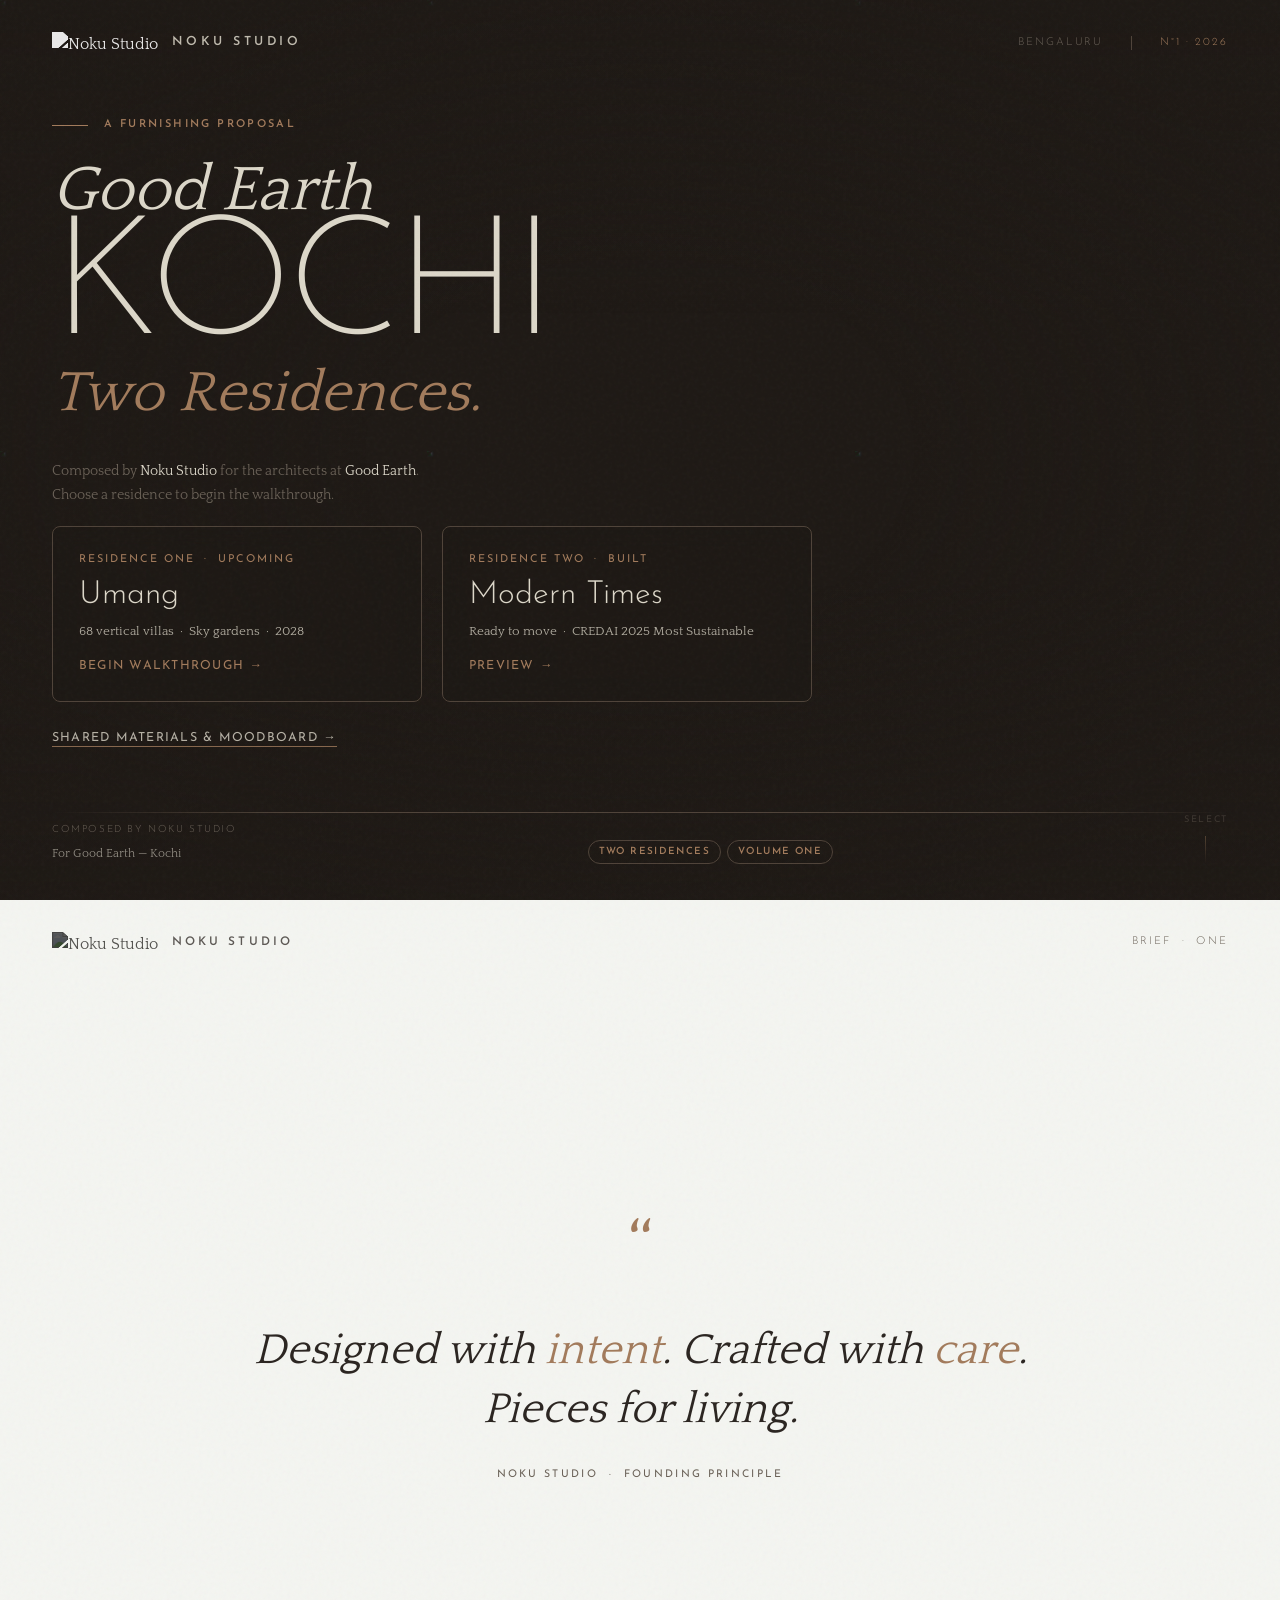
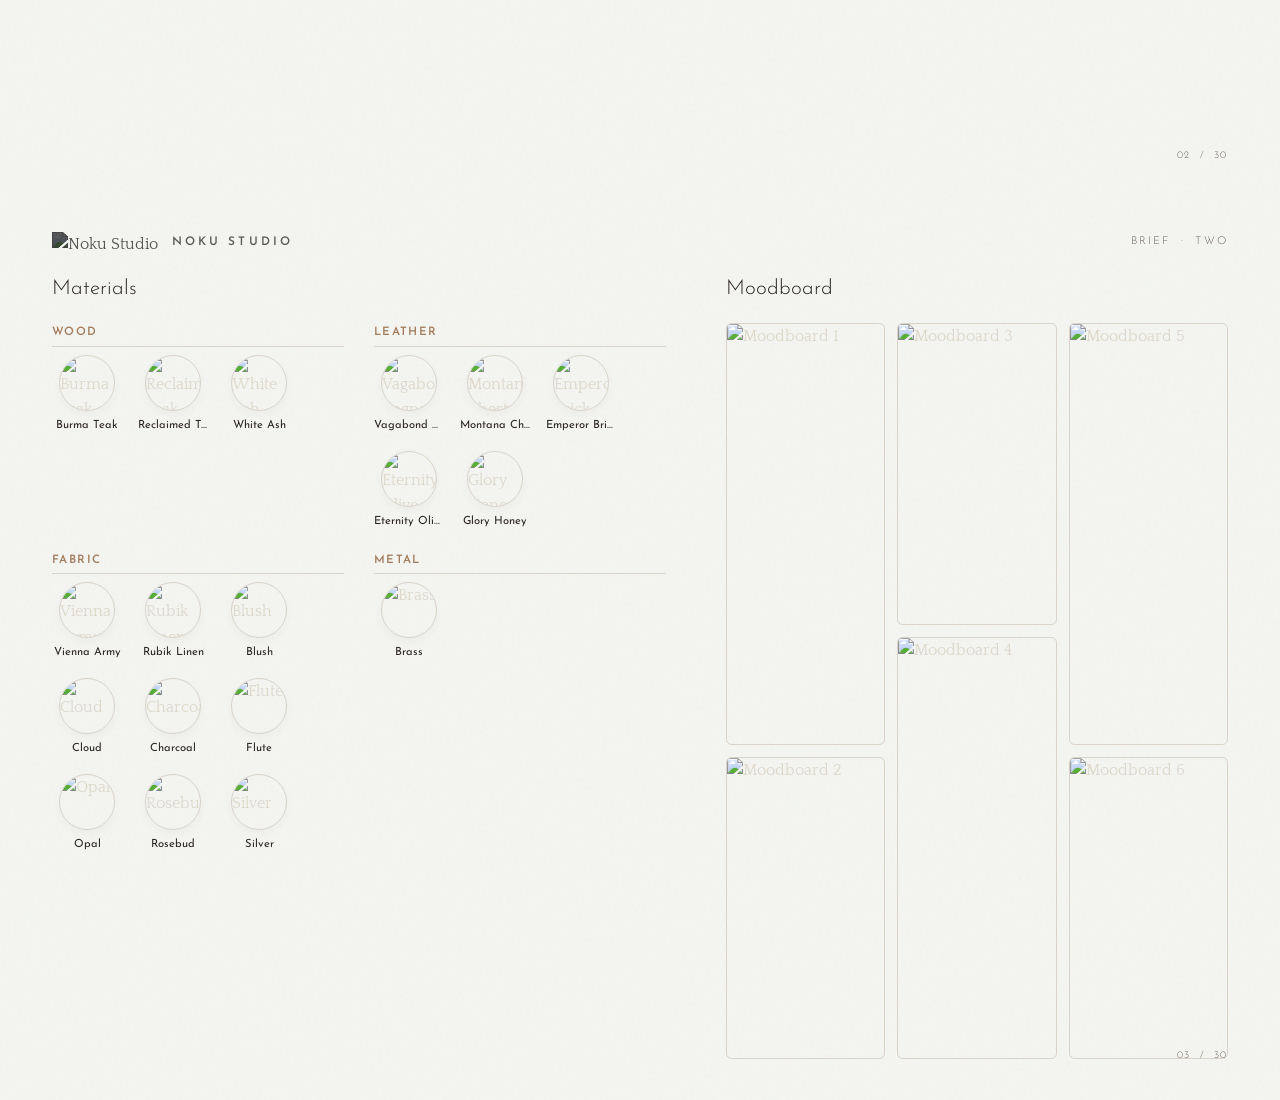
==== commit 00a74acd: "Auto-update: 2026-07-02 12:20:45" ====
--- a/index.html
+++ b/index.html
@@ -1,79 +1,101 @@
 <!DOCTYPE html>
 <html lang="en">
-
 <head>
   <meta charset="UTF-8">
   <meta name="viewport" content="width=device-width, initial-scale=1.0">
-  <title>Umang Residence — Room Showcase</title>
+  <title>Good Earth Kochi — Noku Studio · 2026</title>
+  <meta name="description" content="Furnishing proposals for Good Earth, Kochi. Composed by Noku Studio, Bengaluru — two residences, Umang and Modern Times.">
+
+  <!-- Fonts -->
   <link rel="preconnect" href="https://fonts.googleapis.com" />
   <link rel="preconnect" href="https://fonts.gstatic.com" crossorigin />
-  <link
-    href="https://fonts.googleapis.com/css2?family=Josefin+Sans:ital,wght@0,200;0,300;0,400;0,600;0,700;1,400;1,600&family=Quattrocento:wght@400;700&display=swap"
-    rel="stylesheet" />
+  <link href="https://fonts.googleapis.com/css2?family=Josefin+Sans:ital,wght@0,100;0,200;0,300;0,400;0,600;0,700;1,200;1,400&family=Quattrocento:wght@400;700&display=swap" rel="stylesheet" />
+
+  <!-- Reuse the swatch/moodboard-grid styles from the room-showcase design system -->
   <link rel="stylesheet" href="style.css">
 
-  <!-- ====================================================================
-       LANDING PAGE STYLES (merged from landing.html)
-       ==================================================================== -->
   <style>
-    /* Override desktop scroll-lock from style.css so page-level snap works */
-    @media (min-width: 1201px) {
-
-      html,
-      body {
-        overflow-y: auto !important;
-      }
-
-      .app-container {
-        height: 100vh;
-        overflow: hidden;
-        padding: 0 40px;
-      }
-    }
+    /* =====================================================================
+       NOKU DESIGN SYSTEM TOKENS
+       ===================================================================== */
+    :root {
+      --gunmetal:    #2A231E;
+      --chamoisee:   #a27b5c;
+      --outerspace:  #392F28;
+      --bone:        #dcd7c9;
+      --light:       #f4f5f1;
+      --cream:       #EDE6DA;
+      --ink:         #2C2622;
+      --muted:       #6B6258;
+      --line:        #D8D2C8;
+      --dark-bg:     #1E1915;
+      --dark-border: #4F4339;
+
+      --font-display: 'Josefin Sans', sans-serif;
+      --font-body:    'Quattrocento', serif;
+
+      --ease-out: cubic-bezier(0.16, 1, 0.3, 1);
+      --ease-in-out: cubic-bezier(0.76, 0, 0.24, 1);
+    }
+
+    /* =====================================================================
+       RESET
+       ===================================================================== */
+    *, *::before, *::after { box-sizing: border-box; margin: 0; padding: 0; }
 
     html {
-      scroll-snap-type: y mandatory;
+      font-size: 16px;
+      background-color: var(--dark-bg);
+      -webkit-font-smoothing: antialiased;
+      scroll-behavior: smooth;
+    }
+
+    body {
+      background-color: var(--dark-bg);
+      color: var(--bone);
+      font-family: var(--font-body);
+      overflow-x: hidden;
+      cursor: default;
+    }
+
+    /* =====================================================================
+       NOISE TEXTURE OVERLAY
+       ===================================================================== */
+    body::before {
+      content: '';
+      position: fixed;
+      inset: 0;
+      background-image: url("data:image/svg+xml,%3Csvg viewBox='0 0 256 256' xmlns='http://www.w3.org/2000/svg'%3E%3Cfilter id='noise'%3E%3CfeTurbulence type='fractalNoise' baseFrequency='0.9' numOctaves='4' stitchTiles='stitch'/%3E%3C/filter%3E%3Crect width='100%25' height='100%25' filter='url(%23noise)' opacity='0.04'/%3E%3C/svg%3E");
+      pointer-events: none;
+      z-index: 999;
+      opacity: 0.6;
+    }
+
+    /* =====================================================================
+       PAGE-LEVEL SCROLL
+       ===================================================================== */
+    html {
+      scroll-snap-type: y proximity;   /* mandatory traps scroll on the tall Materials section */
       overflow-y: scroll;
-      -webkit-font-smoothing: antialiased;
-    }
-
-    /* Scope snap-align to all top-level page sections */
-    .landing-hero-section,
-    .landing-quote-section,
-    .app-container,
-    .landing-thankyou-section {
-      scroll-snap-align: start;
-    }
-
-    /* ---- TOKENS ---- */
-    :root {
-      --font-display: 'Josefin Sans', sans-serif;
-      --font-body: 'Quattrocento', serif;
-      --ease-out: cubic-bezier(0.16, 1, 0.3, 1);
-    }
-
-    /* ---- HERO SECTION (dark) ---- */
-    .landing-hero-section {
+    }
+
+    /* =====================================================================
+       LANDING PAGE WRAPPER
+       ===================================================================== */
+    .landing {
+      min-height: 100vh;
       height: 100vh;
       display: grid;
       grid-template-rows: auto 1fr auto;
       position: relative;
       overflow: hidden;
-      background: #1E1915;
-    }
-
-    /* Noise grain */
-    .landing-hero-section::before {
-      content: '';
-      position: absolute;
-      inset: 0;
-      background-image: url("data:image/svg+xml,%3Csvg viewBox='0 0 256 256' xmlns='http://www.w3.org/2000/svg'%3E%3Cfilter id='noise'%3E%3CfeTurbulence type='fractalNoise' baseFrequency='0.9' numOctaves='4' stitchTiles='stitch'/%3E%3C/filter%3E%3Crect width='100%25' height='100%25' filter='url(%23noise)' opacity='0.04'/%3E%3C/svg%3E");
-      pointer-events: none;
-      z-index: 5;
-      opacity: 0.6;
-    }
-
-    .l-bg-collage {
+      scroll-snap-align: start;
+    }
+
+    /* =====================================================================
+       BACKGROUND IMAGERY — moodboard collage grid
+       ===================================================================== */
+    .bg-collage {
       position: absolute;
       inset: 0;
       z-index: 0;
@@ -82,70 +104,53 @@
       grid-template-rows: 1fr 1fr;
       gap: 2px;
       opacity: 0;
-      animation: lBgReveal 2.4s 0.5s var(--ease-out) forwards;
-    }
-
-    @keyframes lBgReveal {
-      to {
-        opacity: 1;
-      }
-    }
-
-    .l-bg-collage__panel {
+      animation: bgReveal 2.4s 0.4s var(--ease-out) forwards;
+    }
+
+    @keyframes bgReveal {
+      to { opacity: 1; }
+    }
+
+    .bg-collage__panel {
       overflow: hidden;
-    }
-
-    .l-bg-collage__panel img {
+      position: relative;
+    }
+
+    .bg-collage__panel img {
       width: 100%;
       height: 100%;
       object-fit: cover;
-      filter: brightness(0.3) saturate(0.7);
+      filter: brightness(0.22) saturate(0.7);
       transform: scale(1.06);
-      animation: lBgPanZoom 22s ease-in-out infinite alternate;
-    }
-
-    .l-bg-collage__panel:nth-child(2) img {
-      animation-delay: -3s;
-    }
-
-    .l-bg-collage__panel:nth-child(3) img {
-      animation-delay: -6s;
-    }
-
-    .l-bg-collage__panel:nth-child(4) img {
-      animation-delay: -9s;
-    }
-
-    .l-bg-collage__panel:nth-child(5) img {
-      animation-delay: -12s;
-    }
-
-    .l-bg-collage__panel:nth-child(6) img {
-      animation-delay: -15s;
-    }
-
-    @keyframes lBgPanZoom {
-      from {
-        transform: scale(1.06) translate(0, 0);
-      }
-
-      to {
-        transform: scale(1.14) translate(1%, 1%);
-      }
-    }
-
-    .l-bg-vignette {
+      animation: bgPanZoom 22s ease-in-out infinite alternate;
+    }
+
+    .bg-collage__panel:nth-child(2) img { animation-delay: -3s; }
+    .bg-collage__panel:nth-child(3) img { animation-delay: -6s; }
+    .bg-collage__panel:nth-child(4) img { animation-delay: -9s; }
+    .bg-collage__panel:nth-child(5) img { animation-delay: -12s; }
+    .bg-collage__panel:nth-child(6) img { animation-delay: -15s; }
+
+    @keyframes bgPanZoom {
+      from { transform: scale(1.06) translate(0, 0); }
+      to   { transform: scale(1.14) translate(1%, 1%); }
+    }
+
+    /* vignette overlay */
+    .bg-vignette {
       position: absolute;
       inset: 0;
       z-index: 1;
       background:
-        radial-gradient(ellipse at center, transparent 35%, rgba(30, 25, 21, 0.22) 80%),
-        linear-gradient(to bottom, rgba(30, 25, 21, 0.18) 0%, transparent 40%, transparent 60%, rgba(30, 25, 21, 0.38) 100%);
+        radial-gradient(ellipse at center, transparent 30%, rgba(30,25,21,0.38) 80%),
+        linear-gradient(to bottom, rgba(30,25,21,0.28) 0%, transparent 35%, transparent 65%, rgba(30,25,21,0.52) 100%);
       pointer-events: none;
     }
 
-    /* NAV */
-    .l-nav {
+    /* =====================================================================
+       HEADER NAV BAR
+       ===================================================================== */
+    .nav {
       position: relative;
       z-index: 10;
       display: flex;
@@ -154,71 +159,70 @@
       padding: 32px 52px 0;
       opacity: 0;
       transform: translateY(-12px);
-      animation: lSlideDown 0.9s 1.2s var(--ease-out) forwards;
-    }
-
-    @keyframes lSlideDown {
-      to {
-        opacity: 1;
-        transform: translateY(0);
-      }
-    }
-
-    .l-nav__brand {
+      animation: slideDown 0.9s 0.7s var(--ease-out) forwards;
+    }
+
+    @keyframes slideDown {
+      to { opacity: 1; transform: translateY(0); }
+    }
+
+    .nav__brand {
       display: flex;
       align-items: center;
       gap: 14px;
     }
 
-    .l-nav__logo {
+    .nav__logo {
       height: 22px;
       width: auto;
       filter: brightness(0) invert(1);
       opacity: 0.9;
     }
 
-    .l-nav__wordmark {
+    .nav__wordmark {
       font-family: var(--font-display);
       font-size: 0.78rem;
       font-weight: 600;
       letter-spacing: 0.28em;
       text-transform: uppercase;
-      color: #dcd7c9;
+      color: var(--bone);
       opacity: 0.85;
     }
 
-    .l-nav__meta {
+    .nav__meta {
       display: flex;
       align-items: center;
       gap: 28px;
     }
 
-    .l-nav__tag {
+    .nav__tag {
       font-family: var(--font-display);
       font-size: 0.68rem;
       font-weight: 300;
       letter-spacing: 0.18em;
       text-transform: uppercase;
-      color: #6B6258;
-    }
-
-    .l-nav__divider {
+      color: var(--muted);
+    }
+
+    .nav__divider {
       width: 1px;
       height: 14px;
-      background: #4F4339;
-    }
-
-    .l-nav__edition {
+      background: var(--dark-border);
+    }
+
+    .nav__edition {
       font-family: var(--font-display);
       font-size: 0.68rem;
       font-weight: 300;
       letter-spacing: 0.18em;
       text-transform: uppercase;
-      color: #a27b5c;
-    }
-
-    /* HERO CONTENT */
-    .l-hero {
+      color: var(--chamoisee);
+    }
+
+    /* =====================================================================
+       HERO / CENTER SECTION
+       ===================================================================== */
+    .hero {
       position: relative;
       z-index: 10;
       display: flex;
@@ -226,217 +230,226 @@
       justify-content: center;
       align-items: flex-start;
       padding: 0 52px;
-    }
-
-    .l-hero__eyebrow {
+      min-height: 0;
+    }
+
+    /* Small editorial label above headline */
+    .hero__eyebrow {
       display: flex;
       align-items: center;
       gap: 16px;
-      margin-bottom: 32px;
+      margin-bottom: 28px;
       opacity: 0;
       transform: translateY(14px);
-      animation: lFadeUp 0.8s 1.5s var(--ease-out) forwards;
-    }
-
-    .l-hero__eyebrow-line {
+      animation: fadeUp 0.8s 0.9s var(--ease-out) forwards;
+    }
+
+    .hero__eyebrow-line {
       width: 36px;
       height: 1px;
-      background: #a27b5c;
-    }
-
-    .l-hero__eyebrow-text {
+      background: var(--chamoisee);
+    }
+
+    .hero__eyebrow-text {
       font-family: var(--font-display);
       font-size: 0.68rem;
       font-weight: 600;
       letter-spacing: 0.22em;
       text-transform: uppercase;
-      color: #a27b5c;
-    }
-
-    .l-hero__title-block {
+      color: var(--chamoisee);
+    }
+
+    /* Big editorial title block */
+    .hero__title-block {
       display: flex;
       flex-direction: column;
-    }
-
-    .l-hero__article {
+      gap: 0;
+    }
+
+    .hero__article {
       font-family: var(--font-body);
       font-style: italic;
       font-size: clamp(2.4rem, 5vw, 5.2rem);
-      color: #dcd7c9;
+      color: var(--bone);
       line-height: 0.9;
+      opacity: 0;
+      transform: translateY(20px);
+      animation: fadeUp 1s 1.05s var(--ease-out) forwards;
       letter-spacing: -0.01em;
-      margin-bottom: 12px;
-      opacity: 0;
-      transform: translateY(20px);
-      animation: lFadeUp 1s 1.65s var(--ease-out) forwards;
-    }
-
-    .l-hero__name {
+    }
+
+    .hero__name {
       font-family: var(--font-display);
       font-size: clamp(5.5rem, 13vw, 14rem);
       font-weight: 200;
       letter-spacing: -0.04em;
       line-height: 0.88;
-      color: #dcd7c9;
+      color: var(--bone);
       text-transform: uppercase;
       opacity: 0;
       transform: translateY(24px);
-      animation: lFadeUp 1.1s 1.8s var(--ease-out) forwards;
-    }
-
-    .l-hero__subtitle {
+      animation: fadeUp 1.1s 1.2s var(--ease-out) forwards;
+      position: relative;
+    }
+
+    .hero__name--fill {
+      -webkit-text-stroke: 0;
+      text-stroke: 0;
+      color: var(--bone);
+      opacity: 0.08;
+      position: absolute;
+      inset: 0;
+      pointer-events: none;
+    }
+
+    .hero__subtitle {
       font-family: var(--font-body);
       font-style: italic;
       font-size: clamp(2.2rem, 4.5vw, 4.8rem);
-      color: #a27b5c;
+      color: var(--chamoisee);
       line-height: 0.95;
       opacity: 0;
       transform: translateY(20px);
-      animation: lFadeUp 1s 2s var(--ease-out) forwards;
-    }
-
-    .l-hero__descriptor {
+      animation: fadeUp 1s 1.35s var(--ease-out) forwards;
+    }
+
+    .hero__descriptor {
       margin-top: 40px;
       max-width: 480px;
       opacity: 0;
       transform: translateY(16px);
-      animation: lFadeUp 0.9s 2.2s var(--ease-out) forwards;
-    }
-
-    .l-hero__descriptor p {
+      animation: fadeUp 0.9s 1.5s var(--ease-out) forwards;
+    }
+
+    .hero__descriptor p {
       font-family: var(--font-body);
       font-size: 0.88rem;
-      font-size: 1rem;
-      line-height: 1.75;
-      color: #dcd7c9;
-      opacity: 0.72;
-    }
-
-    .l-hero__descriptor p strong {
-      color: #dcd7c9;
+      line-height: 1.7;
+      color: var(--muted);
+    }
+
+    .hero__descriptor p strong {
+      color: var(--bone);
       font-weight: 400;
     }
 
-    /* Theme chip */
-    .l-theme-chip {
+    /* =====================================================================
+       THEME CHIP
+       ===================================================================== */
+    .theme-chip {
       display: inline-flex;
       align-items: center;
       gap: 10px;
       margin-top: 36px;
       padding: 9px 18px 9px 14px;
-      border: 1px solid #4F4339;
+      border: 1px solid var(--dark-border);
       border-radius: 100vw;
-      background: rgba(42, 35, 30, 0.6);
+      background: rgba(42,35,30,0.6);
       backdrop-filter: blur(12px);
       -webkit-backdrop-filter: blur(12px);
       opacity: 0;
       transform: translateY(12px);
-      animation: lFadeUp 0.9s 2.4s var(--ease-out) forwards;
+      animation: fadeUp 0.9s 1.7s var(--ease-out) forwards;
+      cursor: default;
       transition: border-color 0.3s ease, background 0.3s ease;
     }
 
-    .l-theme-chip:hover {
-      border-color: #a27b5c;
+    .theme-chip:hover {
+      border-color: var(--chamoisee);
       background: rgba(162, 123, 92, 0.12);
     }
 
-    .l-theme-chip__dot {
+    .theme-chip__dot {
       width: 6px;
       height: 6px;
       border-radius: 50%;
-      background: #a27b5c;
-      animation: lPulse 2.5s ease-in-out infinite;
-    }
-
-    @keyframes lPulse {
-
-      0%,
-      100% {
-        opacity: 1;
-        transform: scale(1);
-      }
-
-      50% {
-        opacity: 0.5;
-        transform: scale(0.75);
-      }
-    }
-
-    .l-theme-chip__text {
+      background: var(--chamoisee);
+      animation: pulse 2.5s ease-in-out infinite;
+    }
+
+    @keyframes pulse {
+      0%, 100% { opacity: 1; transform: scale(1); }
+      50%       { opacity: 0.5; transform: scale(0.75); }
+    }
+
+    .theme-chip__text {
       font-family: var(--font-display);
       font-size: 0.68rem;
       font-weight: 600;
       letter-spacing: 0.16em;
       text-transform: uppercase;
-      color: #a27b5c;
-    }
-
-    /* CTA button */
-    .l-enter-btn-wrap {
+      color: var(--chamoisee);
+    }
+
+    /* =====================================================================
+       ENTER BUTTON
+       ===================================================================== */
+    .enter-btn-wrap {
       position: absolute;
       right: 52px;
       bottom: 52px;
       z-index: 10;
       opacity: 0;
-      animation: lFadeIn 0.9s 2.6s var(--ease-out) forwards;
-    }
-
-    .l-enter-btn {
+      animation: fadeIn 0.9s 1.9s var(--ease-out) forwards;
+    }
+
+    .enter-btn {
       display: inline-flex;
       align-items: center;
       gap: 16px;
       text-decoration: none;
-      color: #dcd7c9;
+      color: var(--bone);
       font-family: var(--font-display);
       font-size: 0.78rem;
       font-weight: 600;
       letter-spacing: 0.2em;
       text-transform: uppercase;
       padding: 16px 28px;
-      border: 1px solid #4F4339;
+      border: 1px solid var(--dark-border);
       border-radius: 4px;
-      background: rgba(42, 35, 30, 0.5);
+      background: rgba(42,35,30,0.5);
       backdrop-filter: blur(16px);
       -webkit-backdrop-filter: blur(16px);
       transition: all 0.4s var(--ease-out);
       position: relative;
       overflow: hidden;
-      cursor: pointer;
-    }
-
-    .l-enter-btn::before {
+    }
+
+    .enter-btn::before {
       content: '';
       position: absolute;
       inset: 0;
-      background: #a27b5c;
+      background: var(--chamoisee);
       transform: scaleX(0);
       transform-origin: left;
       transition: transform 0.5s var(--ease-out);
       z-index: -1;
     }
 
-    .l-enter-btn:hover {
-      border-color: #a27b5c;
-      color: #1E1915;
+    .enter-btn:hover {
+      border-color: var(--chamoisee);
+      color: var(--dark-bg);
       letter-spacing: 0.26em;
     }
 
-    .l-enter-btn:hover::before {
+    .enter-btn:hover::before {
       transform: scaleX(1);
     }
 
-    .l-enter-btn__arrow {
+    .enter-btn__arrow {
       display: inline-block;
       transition: transform 0.35s var(--ease-out);
       font-size: 1rem;
     }
 
-    .l-enter-btn:hover .l-enter-btn__arrow {
+    .enter-btn:hover .enter-btn__arrow {
       transform: translateX(5px);
     }
 
-    /* Footer strip */
-    .l-footer-strip {
+    /* =====================================================================
+       FOOTER STRIP
+       ===================================================================== */
+    .footer-strip {
       position: relative;
       z-index: 10;
       display: flex;
@@ -444,152 +457,200 @@
       align-items: flex-end;
       padding: 0 52px 36px;
       opacity: 0;
-      animation: lFadeIn 0.9s 2.5s var(--ease-out) forwards;
-    }
-
-    .l-footer__left {
+      animation: fadeIn 0.9s 2s var(--ease-out) forwards;
+    }
+
+    .footer-strip__left {
       display: flex;
       flex-direction: column;
       gap: 6px;
     }
 
-    .l-footer__credit {
+    .footer-strip__credit {
       font-family: var(--font-display);
       font-size: 0.62rem;
       font-weight: 300;
       letter-spacing: 0.16em;
       text-transform: uppercase;
-      color: #6B6258;
-    }
-
-    .l-footer__client {
+      color: var(--muted);
+    }
+
+    .footer-strip__client {
       font-family: var(--font-body);
       font-size: 0.78rem;
-      color: #dcd7c9;
+      color: var(--bone);
       opacity: 0.6;
     }
 
-    .l-footer__rooms {
+    .footer-strip__rooms {
       display: flex;
       align-items: center;
       gap: 6px;
     }
 
-    .l-room-badge {
+    .room-count-badge {
       font-family: var(--font-display);
       font-size: 0.62rem;
       font-weight: 600;
       letter-spacing: 0.14em;
       text-transform: uppercase;
-      color: #a27b5c;
-      border: 1px solid #4F4339;
+      color: var(--chamoisee);
+      border: 1px solid var(--dark-border);
       border-radius: 100vw;
       padding: 3px 10px;
     }
 
-    .l-scroll-hint {
+    .footer-strip__scroll-hint {
       display: flex;
       flex-direction: column;
       align-items: center;
       gap: 8px;
       opacity: 0.4;
-      animation: lBobUp 2s 3.2s ease-in-out infinite;
-    }
-
-    @keyframes lBobUp {
-
-      0%,
-      100% {
-        transform: translateY(0);
-        opacity: 0.4;
-      }
-
-      50% {
-        transform: translateY(-5px);
-        opacity: 0.7;
-      }
-    }
-
-    .l-scroll-hint__label {
+      animation: bobUp 2s 3.2s ease-in-out infinite;
+    }
+
+    @keyframes bobUp {
+      0%, 100% { transform: translateY(0); opacity: 0.4; }
+      50%       { transform: translateY(-5px); opacity: 0.7; }
+    }
+
+    .scroll-hint__label {
       font-family: var(--font-display);
       font-size: 0.58rem;
       letter-spacing: 0.18em;
       text-transform: uppercase;
-      color: #6B6258;
-    }
-
-    .l-scroll-hint__line {
+      color: var(--muted);
+    }
+
+    .scroll-hint__line {
       width: 1px;
       height: 28px;
-      background: linear-gradient(to bottom, #a27b5c, transparent);
-    }
-
-    /* Vertical edge labels */
-    .l-side-ticker,
-    .l-edition-mark {
-      position: absolute;
-      top: 50%;
-      z-index: 10;
-      opacity: 0;
-      animation: lFadeIn 1s 2.8s var(--ease-out) forwards;
-    }
-
-    .l-side-ticker {
-      right: 20px;
-      transform: translateY(-50%) rotate(90deg);
-    }
-
-    .l-edition-mark {
-      left: 20px;
-      transform: translateY(-50%) rotate(-90deg);
-    }
-
-    .l-side-ticker span,
-    .l-edition-mark span {
-      font-family: var(--font-display);
-      font-size: 0.58rem;
+      background: linear-gradient(to bottom, var(--chamoisee), transparent);
+    }
+
+    /* =====================================================================
+       PROJECT PICKER — image cards with official Good Earth imagery
+       ===================================================================== */
+    .project-picker {
+      display: flex;
+      gap: 20px;
+      flex-wrap: wrap;
+      margin-top: 18px;
+      width: min(760px, 100%);
+    }
+
+    .project-card {
+      position: relative;
+      flex: 1 1 280px;
+      min-width: 260px;
+      display: flex;
+      align-items: flex-end;
+      text-decoration: none;
+      color: var(--bone);
+      border: 1px solid var(--dark-border);
+      border-radius: 8px;
+      overflow: hidden;
+      background: rgba(30, 25, 21, 0.45);
+      backdrop-filter: blur(10px);
+      -webkit-backdrop-filter: blur(10px);
+      transition: border-color 0.45s ease, transform 0.45s var(--ease-out),
+                  box-shadow 0.45s ease, background 0.45s ease;
+    }
+
+    .project-card:hover {
+      border-color: var(--chamoisee);
+      background: rgba(162, 123, 92, 0.1);
+      transform: translateY(-3px);
+      box-shadow: 0 18px 40px rgba(0, 0, 0, 0.35);
+    }
+
+    .project-card__body {
+      display: flex;
+      flex-direction: column;
+      padding: 24px 26px;
+    }
+
+    .project-card__tag {
+      font-family: var(--font-display);
+      font-size: 0.68rem;
+      letter-spacing: 0.18em;
+      text-transform: uppercase;
+      color: var(--chamoisee);
+      margin-bottom: 10px;
+    }
+
+    .project-card__name {
+      font-family: var(--font-display);
       font-weight: 300;
-      letter-spacing: 0.28em;
-      text-transform: uppercase;
-      color: #4F4339;
-      white-space: nowrap;
-    }
-
-    /* HR accent */
-    .l-hr-accent {
+      font-size: 2rem;
+      line-height: 1;
+      margin-bottom: 10px;
+    }
+
+    .project-card__meta {
+      font-family: var(--font-body);
+      font-size: 0.84rem;
+      opacity: 0.78;
+    }
+
+    .project-card__cta {
+      margin-top: 15px;
+      font-family: var(--font-display);
+      font-size: 0.78rem;
+      letter-spacing: 0.1em;
+      text-transform: uppercase;
+      color: var(--chamoisee);
+    }
+
+    .project-card__arrow {
+      display: inline-block;
+      transition: transform 0.35s var(--ease-out);
+    }
+
+    .project-card:hover .project-card__arrow {
+      transform: translateX(6px);
+    }
+
+    /* Short viewports: shrink the title and cards so the 100vh hero never clips */
+    @media (max-height: 820px) {
+      .hero__name { font-size: clamp(4rem, 9vw, 8rem); }
+      .hero__article { font-size: clamp(1.8rem, 3.4vw, 3.4rem); }
+      .hero__subtitle { font-size: clamp(1.6rem, 3vw, 3rem); }
+      .hero__descriptor { margin-top: 18px; }
+      .project-card__body { padding: 18px 20px; }
+      .project-card__name { font-size: 1.6rem; }
+    }
+
+    /* =====================================================================
+       HORIZONTAL RULE DIVIDER
+       ===================================================================== */
+    .hr-accent {
+      width: 100%;
       height: 1px;
-      background: linear-gradient(to right, transparent, #4F4339 20%, #4F4339 80%, transparent);
+      background: linear-gradient(to right, transparent, var(--dark-border) 20%, var(--dark-border) 80%, transparent);
       position: relative;
       z-index: 10;
       margin: 0 52px;
-      opacity: 0;
-      animation: lFadeIn 1s 2.2s var(--ease-out) forwards;
-    }
-
-    @keyframes lFadeUp {
-      to {
-        opacity: 1;
-        transform: translateY(0);
-      }
-    }
-
-    @keyframes lFadeIn {
-      to {
-        opacity: 1;
-      }
-    }
-
-    /* ---- QUOTE SECTION (light) ---- */
-    .landing-quote-section {
+      width: calc(100% - 104px);
+      opacity: 0;
+      animation: fadeIn 1s 1.8s var(--ease-out) forwards;
+    }
+
+    /* =====================================================================
+       QUOTE SECTION — LIGHT THEME
+       ===================================================================== */
+    .quote-section {
       height: 100vh;
-      background-color: #f4f5f1;
+      background-color: var(--light);
       display: grid;
       grid-template-rows: auto 1fr auto;
+      scroll-snap-align: start;
       position: relative;
       overflow: hidden;
     }
 
-    .landing-quote-section::after {
+    /* subtle warm grain on light section */
+    .quote-section::after {
       content: '';
       position: absolute;
       inset: 0;
@@ -616,6 +677,7 @@
     .qs-nav__logo {
       height: 20px;
       width: auto;
+      /* keep the mark dark on light bg */
       filter: brightness(0.25);
       opacity: 0.85;
     }
@@ -626,7 +688,7 @@
       font-weight: 600;
       letter-spacing: 0.26em;
       text-transform: uppercase;
-      color: #2C2622;
+      color: var(--ink);
       opacity: 0.75;
     }
 
@@ -636,9 +698,10 @@
       font-weight: 300;
       letter-spacing: 0.2em;
       text-transform: uppercase;
-      color: #6B6258;
-    }
-
+      color: var(--muted);
+    }
+
+    /* Center quote stage */
     .qs-stage {
       position: relative;
       z-index: 2;
@@ -654,12 +717,13 @@
     .qs-mark {
       font-family: var(--font-body);
       font-size: clamp(3.5rem, 6vw, 6rem);
-      color: #a27b5c;
+      color: var(--chamoisee);
       line-height: 1;
-      user-select: none;
       opacity: 0;
       transform: translateY(16px);
       transition: opacity 0.9s var(--ease-out), transform 0.9s var(--ease-out);
+      /* unicode left double quotation mark styled large */
+      user-select: none;
     }
 
     .qs-mark.visible {
@@ -672,7 +736,7 @@
       font-style: italic;
       font-size: clamp(1.7rem, 3.4vw, 3.4rem);
       line-height: 1.35;
-      color: #2C2622;
+      color: var(--ink);
       max-width: 820px;
       opacity: 0;
       transform: translateY(22px);
@@ -686,7 +750,8 @@
 
     .qs-quote em {
       font-style: italic;
-      color: #a27b5c;
+      color: var(--chamoisee);
+      /* not bold — let the italic weight carry it */
     }
 
     .qs-attribution {
@@ -695,7 +760,7 @@
       font-weight: 400;
       letter-spacing: 0.22em;
       text-transform: uppercase;
-      color: #6B6258;
+      color: var(--muted);
       opacity: 0;
       transform: translateY(14px);
       transition: opacity 0.8s 0.3s var(--ease-out), transform 0.8s 0.3s var(--ease-out);
@@ -706,6 +771,7 @@
       transform: translateY(0);
     }
 
+    /* Bottom pagination strip */
     .qs-footer {
       position: relative;
       z-index: 2;
@@ -720,15 +786,55 @@
       font-size: 0.62rem;
       font-weight: 300;
       letter-spacing: 0.16em;
-      color: #6B6258;
-    }
-
-    /* Responsive */
+      color: var(--muted);
+    }
+
+    /* =====================================================================
+       MATERIALS & MOODBOARD SECTION — shared across every project
+       ===================================================================== */
+    .materials-section__stage {
+      position: relative;
+      z-index: 2;
+      display: grid;
+      grid-template-columns: 1.1fr 0.9fr;
+      gap: 60px;
+      padding: 20px 52px 40px;
+    }
+
+    .materials-section__heading {
+      font-family: var(--font-display);
+      font-weight: 300;
+      font-size: 1.3rem;
+      color: var(--ink);
+      margin-bottom: 18px;
+    }
+
     @media (max-width: 900px) {
-
-      .l-nav,
-      .l-hero,
-      .l-footer-strip,
+      .materials-section__stage {
+        grid-template-columns: 1fr;
+        padding: 20px 28px 40px;
+        gap: 40px;
+      }
+    }
+
+    /* =====================================================================
+       KEYFRAMES
+       ===================================================================== */
+    @keyframes fadeUp {
+      to { opacity: 1; transform: translateY(0); }
+    }
+
+    @keyframes fadeIn {
+      to { opacity: 1; }
+    }
+
+    /* =====================================================================
+       RESPONSIVE
+       ===================================================================== */
+    @media (max-width: 900px) {
+      .nav,
+      .hero,
+      .footer-strip,
       .qs-nav,
       .qs-stage,
       .qs-footer {
@@ -736,614 +842,223 @@
         padding-right: 28px;
       }
 
-      .l-enter-btn-wrap {
+      .enter-btn-wrap {
         right: 28px;
         bottom: 28px;
       }
 
-      .l-enter-btn {
-        padding: 12px 24px;
-        font-size: 0.72rem;
+      .hr-accent {
+        margin: 0 28px;
+        width: calc(100% - 56px);
       }
 
-      .l-hr-accent {
-        margin: 0 28px;
-      }
-
-      .l-side-ticker,
-      .l-edition-mark {
-        display: none;
-      }
-
-      .l-hero__name {
+      .hero__name {
         font-size: clamp(4rem, 18vw, 9rem);
       }
-
-      .l-hero__eyebrow {
-        margin-bottom: 20px;
-      }
-
-      .l-hero__descriptor {
-        margin-top: 24px;
-      }
-
-      .l-theme-chip {
-        margin-top: 20px;
-      }
-
-      .qs-stage {
-        gap: 16px;
-      }
     }
 
     @media (max-width: 600px) {
-      .l-nav__meta {
-        display: none;
-      }
-
-      .l-hero__name {
+      .nav__meta { display: none; }
+
+      .hero__name {
         font-size: clamp(3.5rem, 20vw, 7rem);
       }
 
-      .l-hero__article,
-      .l-hero__subtitle {
+      .hero__article,
+      .hero__subtitle {
         font-size: clamp(2rem, 7vw, 3.5rem);
       }
 
-      .l-footer-strip {
+      .footer-strip {
         flex-direction: column;
         align-items: flex-start;
         gap: 20px;
         padding-bottom: 120px;
       }
 
+      .enter-btn-wrap {
+        right: 28px;
+        bottom: 28px;
+      }
+
       .qs-quote {
         font-size: clamp(1.4rem, 5.5vw, 2.2rem);
       }
     }
-
-    /* ---- THANK YOU SECTION (dark) ---- */
-    .landing-thankyou-section {
-      background-color: #1E1915;
-      display: grid !important;
-      grid-template-columns: 1fr !important;
-      grid-template-rows: auto 1fr auto;
-      gap: 0 !important;
-      position: relative;
-      overflow: hidden;
-      box-sizing: border-box;
-      opacity: 1 !important;
-      transform: none !important;
-      animation: none !important;
-      transition: none !important;
-    }
-
-    @media (min-width: 1201px) {
-      .landing-thankyou-section {
-        margin-top: -60px !important;
-        height: 100vh !important;
-        margin-left: -40px !important;
-        margin-right: -40px !important;
-        width: calc(100% + 80px) !important;
-        padding-top: 60px !important;
-      }
-    }
-
-    @media (max-width: 1200px) {
-      .landing-thankyou-section {
-        min-height: 100vh !important;
-        margin-left: -30px !important;
-        margin-right: -30px !important;
-        width: calc(100% + 60px) !important;
-        margin-bottom: -40px !important;
-        padding-top: 20px;
-        padding-bottom: 20px;
-      }
-    }
-
-    .landing-thankyou-section::before {
-      content: '';
-      position: absolute;
-      inset: 0;
-      background-image: url("data:image/svg+xml,%3Csvg viewBox='0 0 256 256' xmlns='http://www.w3.org/2000/svg'%3E%3Cfilter id='noise'%3E%3CfeTurbulence type='fractalNoise' baseFrequency='0.9' numOctaves='4' stitchTiles='stitch'/%3E%3C/filter%3E%3Crect width='100%25' height='100%25' filter='url(%23noise)' opacity='0.04'/%3E%3C/svg%3E");
-      pointer-events: none;
-      z-index: 5;
-      opacity: 0.6;
-    }
-
-    .ty-bg-panel {
-      position: absolute;
-      inset: 0;
-      z-index: 0;
-      overflow: hidden;
-    }
-
-    .ty-bg-panel img {
-      width: 100%;
-      height: 100%;
-      object-fit: cover;
-      filter: brightness(0.18) saturate(0.65);
-      transform: scale(1.02);
-      transition: transform 12s ease-out;
-    }
-
-    .landing-thankyou-section:hover .ty-bg-panel img {
-      transform: scale(1.08);
-    }
-
-    .ty-bg-vignette {
-      position: absolute;
-      inset: 0;
-      z-index: 1;
-      background:
-        radial-gradient(ellipse at center, transparent 30%, rgba(30, 25, 21, 0.4) 80%),
-        linear-gradient(to bottom, rgba(30, 25, 21, 0.2) 0%, transparent 40%, transparent 60%, rgba(30, 25, 21, 0.5) 100%);
-      pointer-events: none;
-    }
-
-    /* Side Tickers */
-    .ty-side-ticker,
-    .ty-edition-mark {
-      position: absolute;
-      top: 50%;
-      z-index: 10;
-      opacity: 0.6;
-    }
-
-    .ty-side-ticker {
-      right: 20px;
-      transform: translateY(-50%) rotate(90deg);
-    }
-
-    .ty-edition-mark {
-      left: 20px;
-      transform: translateY(-50%) rotate(-90deg);
-    }
-
-    .ty-side-ticker span,
-    .ty-edition-mark span {
-      font-family: var(--font-display);
-      font-size: 0.58rem;
-      font-weight: 300;
-      letter-spacing: 0.28em;
-      text-transform: uppercase;
-      color: #4F4339;
-      white-space: nowrap;
-    }
-
-    /* Nav */
-    .ty-nav {
-      position: relative;
-      z-index: 10;
-      display: flex;
-      justify-content: space-between;
-      align-items: center;
-      padding: 32px 40px 0;
-    }
-
-    .ty-nav__brand {
-      display: flex;
-      align-items: center;
-      gap: 14px;
-    }
-
-    .ty-nav__logo {
-      height: 22px;
-      width: auto;
-      filter: brightness(0) invert(1);
-      opacity: 0.9;
-    }
-
-    .ty-nav__wordmark {
-      font-family: var(--font-display);
-      font-size: 0.78rem;
-      font-weight: 600;
-      letter-spacing: 0.28em;
-      text-transform: uppercase;
-      color: #dcd7c9;
-      opacity: 0.85;
-    }
-
-    .ty-nav__label {
-      font-family: var(--font-display);
-      font-size: 0.68rem;
-      font-weight: 300;
-      letter-spacing: 0.18em;
-      text-transform: uppercase;
-      color: #a27b5c;
-    }
-
-    /* Stage Content */
-    .ty-stage {
-      position: relative;
-      z-index: 10;
-      display: flex;
-      flex-direction: column;
-      justify-content: center;
-      align-items: center;
-      text-align: center;
-      padding: 0 40px;
-    }
-
-    .ty-eyebrow {
-      display: flex;
-      align-items: center;
-      gap: 16px;
-      margin-bottom: 24px;
-    }
-
-    .ty-eyebrow-line {
-      width: 36px;
-      height: 1px;
-      background: #a27b5c;
-    }
-
-    .ty-eyebrow-text {
-      font-family: var(--font-display);
-      font-size: 0.68rem;
-      font-weight: 600;
-      letter-spacing: 0.22em;
-      text-transform: uppercase;
-      color: #a27b5c;
-    }
-
-    .ty-title {
-      font-family: var(--font-body);
-      font-style: italic;
-      font-size: clamp(3rem, 6.5vw, 6.5rem);
-      font-weight: 400;
-      color: #dcd7c9;
-      line-height: 1.1;
-      margin-bottom: 24px;
-    }
-
-    .ty-divider {
-      width: 80px;
-      height: 1px;
-      background: #4F4339;
-      margin-bottom: 24px;
-    }
-
-    .ty-descriptor {
-      font-family: var(--font-body);
-      font-size: 1.15rem;
-      line-height: 1.8;
-      color: #dcd7c9;
-      opacity: 0.8;
-      max-width: 600px;
-      margin-bottom: 40px;
-    }
-
-    .ty-descriptor strong {
-      color: #a27b5c;
-      font-weight: 400;
-    }
-
-    /* CTA buttons */
-    .ty-ctas {
-      display: flex;
-      gap: 20px;
-      align-items: center;
-    }
-
-    .ty-btn {
-      display: inline-flex;
-      align-items: center;
-      gap: 16px;
-      text-decoration: none;
-      color: #dcd7c9;
-      font-family: var(--font-display);
-      font-size: 0.78rem;
-      font-weight: 600;
-      letter-spacing: 0.2em;
-      text-transform: uppercase;
-      padding: 16px 28px;
-      border: 1px solid #4F4339;
-      border-radius: 4px;
-      background: rgba(42, 35, 30, 0.5);
-      backdrop-filter: blur(16px);
-      -webkit-backdrop-filter: blur(16px);
-      transition: all 0.4s var(--ease-out);
-      position: relative;
-      overflow: hidden;
-      cursor: pointer;
-    }
-
-    .ty-btn::before {
-      content: '';
-      position: absolute;
-      inset: 0;
-      background: #a27b5c;
-      transform: scaleX(0);
-      transform-origin: left;
-      transition: transform 0.5s var(--ease-out);
-      z-index: -1;
-    }
-
-    .ty-btn:hover {
-      border-color: #a27b5c;
-      color: #1E1915;
-      letter-spacing: 0.24em;
-    }
-
-    .ty-btn:hover::before {
-      transform: scaleX(1);
-    }
-
-    .ty-btn--primary {
-      border-color: #a27b5c;
-      background: rgba(162, 123, 92, 0.15);
-    }
-
-    .ty-btn__arrow {
-      display: inline-block;
-      transition: transform 0.35s var(--ease-out);
-      font-size: 1rem;
-    }
-
-    .ty-btn:hover .ty-btn__arrow {
-      transform: translateY(-3px);
-    }
-
-    /* Footer */
-    .ty-footer {
-      position: relative;
-      z-index: 10;
-      display: flex;
-      justify-content: space-between;
-      align-items: flex-end;
-      padding: 0 40px 36px;
-    }
-
-    .ty-footer__left {
-      display: flex;
-      flex-direction: column;
-      gap: 6px;
-    }
-
-    .ty-footer__credit {
-      font-family: var(--font-display);
-      font-size: 0.62rem;
-      font-weight: 600;
-      letter-spacing: 0.16em;
-      text-transform: uppercase;
-      color: #a27b5c;
-    }
-
-    .ty-footer__client {
-      font-family: var(--font-body);
-      font-size: 0.78rem;
-      color: #dcd7c9;
-      opacity: 0.6;
-    }
-
-    .ty-pagination {
-      font-family: var(--font-display);
-      font-size: 0.62rem;
-      font-weight: 300;
-      letter-spacing: 0.16em;
-      color: #6B6258;
-    }
-
-    /* Responsive for TY section */
-    @media (max-width: 900px) {
-
-      .ty-nav,
-      .ty-stage,
-      .ty-footer {
-        padding-left: 28px;
-        padding-right: 28px;
-      }
-
-      .ty-side-ticker,
-      .ty-edition-mark {
-        display: none;
-      }
-
-      .ty-title {
-        font-size: clamp(2.5rem, 9vw, 4.5rem);
-      }
-
-      .ty-descriptor {
-        font-size: 1rem;
-      }
-    }
-
-    @media (max-width: 600px) {
-      .ty-ctas {
-        flex-direction: column;
-        width: 100%;
-        gap: 12px;
-      }
-
-      .ty-btn {
-        width: 100%;
-        justify-content: center;
-      }
-
-      .ty-footer {
-        flex-direction: column;
-        align-items: flex-start;
-        gap: 20px;
-      }
-    }
-
-    .map-layout-image {
-      width: 100%;
-      height: 100%;
-      object-fit: contain;
-      display: block;
-    }
   </style>
 </head>
-
 <body>
 
-
-  <!-- ======================================================================
-     SECTION 1: HERO (dark)
-     ====================================================================== -->
-  <section class="landing-hero-section" id="landing-hero">
-
-    <!-- Background collage -->
-    <div class="l-bg-collage" aria-hidden="true">
-      <div class="l-bg-collage__panel"><img src="Moodboard - of stillness/57ec27a5377b392bd27f4250d5c39461.jpg" alt="">
-      </div>
-      <div class="l-bg-collage__panel"><img src="Moodboard - of stillness/1d1c1af230ec5bf3fed2f9ac7fd9fdf5.jpg" alt="">
-      </div>
-      <div class="l-bg-collage__panel"><img src="Moodboard - of stillness/wood.jpg" alt=""></div>
-      <div class="l-bg-collage__panel"><img src="Moodboard - of stillness/fdf0f8ab8c964cf68f39f626d0922461.jpg" alt="">
-      </div>
-      <div class="l-bg-collage__panel"><img src="Moodboard - of stillness/01.jpg" alt=""></div>
-      <div class="l-bg-collage__panel"><img src="Moodboard - of stillness/80becd3aab10a0f715442c912fa0600b.jpg" alt="">
-      </div>
-    </div>
-    <div class="l-bg-vignette" aria-hidden="true"></div>
-
-    <!-- Side labels -->
-    <div class="l-side-ticker" aria-hidden="true"><span>Good Earth Kochi · Umang Residence · Furnishing Proposal</span>
-    </div>
-    <div class="l-edition-mark" aria-hidden="true"><span>Noku Studio · N°1 · 2026</span></div>
-
-    <!-- Nav -->
-    <nav class="l-nav" aria-label="Noku branding">
-      <div class="l-nav__brand">
-        <img src="Noku mark.png" alt="Noku Studio" class="l-nav__logo">
-        <span class="l-nav__wordmark">Noku Studio</span>
-      </div>
-      <div class="l-nav__meta">
-        <span class="l-nav__tag">Bengaluru</span>
-        <div class="l-nav__divider"></div>
-        <span class="l-nav__edition">N°1 · 2026</span>
-      </div>
-    </nav>
-
-    <!-- Hero content -->
-    <div class="l-hero">
-      <div class="l-hero__eyebrow">
-        <div class="l-hero__eyebrow-line"></div>
-        <span class="l-hero__eyebrow-text">A Furnishing Proposal</span>
-      </div>
-      <div class="l-hero__title-block">
-        <span class="l-hero__article">The</span>
-        <h1 class="l-hero__name">Umang</h1>
-        <span class="l-hero__subtitle">Residence.</span>
-      </div>
-      <div class="l-hero__descriptor">
-        <p>Composed by <strong>Noku Studio</strong> for the architects at <strong>Good Earth</strong>.<br>
-          A walkthrough of every room, and every piece in it.</p>
-      </div>
-      <div class="l-theme-chip" aria-label="Theme One">
-        <div class="l-theme-chip__dot"></div>
-        <span class="l-theme-chip__text">Theme One &nbsp;·&nbsp; Collection of Stillness</span>
-      </div>
-    </div>
-
-    <!-- Divider -->
-    <div class="l-hr-accent" aria-hidden="true"></div>
-
-    <!-- Footer strip -->
-    <footer class="l-footer-strip">
-      <div class="l-footer__left">
-        <span class="l-footer__credit">Composed by Noku Studio</span>
-        <span class="l-footer__client">For Good Earth — Kochi</span>
-      </div>
-      <div class="l-footer__rooms">
-        <span class="l-room-badge">11 Rooms</span>
-        <span class="l-room-badge">Volume One</span>
-      </div>
-      <div class="l-scroll-hint" aria-hidden="true">
-        <span class="l-scroll-hint__label">Scroll</span>
-        <div class="l-scroll-hint__line"></div>
-      </div>
-    </footer>
-
-    <!-- CTA button — scrolls in-page to the room showcase -->
-    <div class="l-enter-btn-wrap">
-      <button class="l-enter-btn" id="enter-walkthrough"
-        onclick="document.getElementById('app-main').scrollIntoView({behavior:'smooth'})"
-        aria-label="Begin walkthrough">
-        <span>Begin Walkthrough</span>
-        <span class="l-enter-btn__arrow">→</span>
-      </button>
-    </div>
-
-  </section>
-
-  <!-- ======================================================================
-     SECTION 2: FOUNDING PRINCIPLE (light)
-     ====================================================================== -->
-  <section class="landing-quote-section" id="founding-principle" aria-label="Founding Principle">
-    <nav class="qs-nav" aria-label="Section navigation">
-      <div class="qs-nav__brand">
-        <img src="Noku mark.png" alt="Noku Studio" class="qs-nav__logo">
-        <span class="qs-nav__wordmark">Noku Studio</span>
-      </div>
-      <span class="qs-nav__label">Brief &nbsp;·&nbsp; One</span>
-    </nav>
-    <div class="qs-stage">
-      <div class="qs-mark" id="qs-mark" aria-hidden="true">“</div>
-      <blockquote class="qs-quote" id="qs-quote">
-        Designed with <em>intent</em>. Crafted with <em>care</em>.<br>
-        Pieces for living.
-      </blockquote>
-      <p class="qs-attribution" id="qs-attr">Noku Studio &nbsp;·&nbsp; Founding Principle</p>
-    </div>
-    <div class="qs-footer">
-      <span class="qs-pagination">02 &nbsp;/&nbsp; 30</span>
-    </div>
-  </section>
-
-  <!-- ======================================================================
-     SECTION 3: ROOM SHOWCASE
-     ====================================================================== -->
-  <div class="app-container" id="app-main">
-    <!-- Header -->
-    <header class="app-header">
-      <div class="branding-group">
-        <img src="Noku mark.png" alt="Noku Logo" class="noku-logo">
-        <span class="brand-name">Umang Residence</span>
-      </div>
-
-
-
-      <div class="current-space-badge" id="active-room-badge">Bedroom 01</div>
-    </header>
-
-    <!-- Room Snap Scroll Container -->
-    <div class="scroll-container">
-    <!-- ==========================================================================
-         ROOM 00: MATERIALS & MOODBOARD
-         ========================================================================== -->
-    <main class="room-section" id="room-materials" data-room-title="Materials & Moodboard">
-      
-      <!-- Left Column: Title + Materials Grid -->
-      <section class="left-column">
-        <div class="space-title-container">
-          <span class="space-number">00</span>
-          <h1 class="space-title">Materials & Moodboard</h1>
+<!-- =====================================================================
+     BACKGROUND
+     ===================================================================== -->
+<div class="bg-collage" aria-hidden="true">
+  <div class="bg-collage__panel"><img src="Moodboard - of stillness/57ec27a5377b392bd27f4250d5c39461.jpg" alt=""></div>
+  <div class="bg-collage__panel"><img src="Moodboard - of stillness/1d1c1af230ec5bf3fed2f9ac7fd9fdf5.jpg" alt=""></div>
+  <div class="bg-collage__panel"><img src="Moodboard - of stillness/wood.jpg" alt=""></div>
+  <div class="bg-collage__panel"><img src="Moodboard - of stillness/fdf0f8ab8c964cf68f39f626d0922461.jpg" alt=""></div>
+  <div class="bg-collage__panel"><img src="Moodboard - of stillness/01.jpg" alt=""></div>
+  <div class="bg-collage__panel"><img src="Moodboard - of stillness/80becd3aab10a0f715442c912fa0600b.jpg" alt=""></div>
+</div>
+<div class="bg-vignette" aria-hidden="true"></div>
+
+<!-- =====================================================================
+     LANDING WRAPPER
+     ===================================================================== -->
+<div class="landing" id="landing">
+
+  <!-- NAV -->
+  <nav class="nav" role="navigation" aria-label="Noku branding">
+    <div class="nav__brand">
+      <img src="Noku mark.png" alt="Noku Studio" class="nav__logo">
+      <span class="nav__wordmark">Noku Studio</span>
+    </div>
+    <div class="nav__meta">
+      <span class="nav__tag">Bengaluru</span>
+      <div class="nav__divider"></div>
+      <span class="nav__edition">N°1 · 2026</span>
+    </div>
+  </nav>
+
+  <!-- HERO -->
+  <main class="hero" role="main">
+    <div class="hero__eyebrow">
+      <div class="hero__eyebrow-line"></div>
+      <span class="hero__eyebrow-text">A Furnishing Proposal</span>
+    </div>
+
+    <div class="hero__title-block">
+      <span class="hero__article">Good Earth</span>
+      <h1 class="hero__name">Kochi</h1>
+      <span class="hero__subtitle">Two Residences.</span>
+    </div>
+
+    <div class="hero__descriptor">
+      <p>
+        Composed by <strong>Noku Studio</strong> for the architects at <strong>Good Earth</strong>.<br>
+        Choose a residence to begin the walkthrough.
+      </p>
+    </div>
+
+    <!-- Project Picker -->
+    <div class="project-picker">
+      <a href="umang.html" class="project-card">
+        <div class="project-card__body">
+          <span class="project-card__tag">Residence One &nbsp;·&nbsp; Upcoming</span>
+          <span class="project-card__name">Umang</span>
+          <span class="project-card__meta">68 vertical villas &nbsp;·&nbsp; Sky gardens &nbsp;·&nbsp; 2028</span>
+          <span class="project-card__cta">Begin Walkthrough <span class="project-card__arrow">→</span></span>
         </div>
-        <div class="showcase-container" style="overflow: hidden; max-height: calc(100vh - 160px);">
+      </a>
+      <a href="modern-times.html" class="project-card">
+        <div class="project-card__body">
+          <span class="project-card__tag">Residence Two &nbsp;·&nbsp; Built</span>
+          <span class="project-card__name">Modern Times</span>
+          <span class="project-card__meta">Ready to move &nbsp;·&nbsp; CREDAI 2025 Most Sustainable</span>
+          <span class="project-card__cta">Preview <span class="project-card__arrow">→</span></span>
+        </div>
+      </a>
+    </div>
+
+    <!-- Shared, not project-specific -->
+    <div style="margin-top:22px;">
+      <a href="#materials-moodboard" style="text-decoration:none; color:var(--bone); opacity:0.8; font-family:var(--font-display); font-size:0.78rem; letter-spacing:0.1em; text-transform:uppercase; border-bottom:1px solid var(--chamoisee); padding-bottom:2px;">
+        Shared Materials &amp; Moodboard →
+      </a>
+    </div>
+  </main>
+
+  <!-- DIVIDER -->
+  <div class="hr-accent" aria-hidden="true"></div>
+
+  <!-- FOOTER STRIP -->
+  <footer class="footer-strip">
+    <div class="footer-strip__left">
+      <span class="footer-strip__credit">Composed by Noku Studio</span>
+      <span class="footer-strip__client">For Good Earth — Kochi</span>
+    </div>
+
+    <div class="footer-strip__rooms">
+      <span class="room-count-badge">Two Residences</span>
+      <span class="room-count-badge">Volume One</span>
+    </div>
+
+    <div class="footer-strip__scroll-hint" aria-hidden="true">
+      <span class="scroll-hint__label">Select</span>
+      <div class="scroll-hint__line"></div>
+    </div>
+  </footer>
+
+</div>
+
+<!-- =====================================================================
+     SECTION 2: FOUNDING PRINCIPLE — LIGHT THEME
+     ===================================================================== -->
+<section class="quote-section" id="founding-principle" aria-label="Founding Principle">
+
+  <!-- Light nav bar -->
+  <nav class="qs-nav" aria-label="Section navigation">
+    <div class="qs-nav__brand">
+      <img src="Noku mark.png" alt="Noku Studio" class="qs-nav__logo">
+      <span class="qs-nav__wordmark">Noku Studio</span>
+    </div>
+    <span class="qs-nav__label">Brief &nbsp;·&nbsp; One</span>
+  </nav>
+
+  <!-- Quote stage -->
+  <div class="qs-stage">
+    <div class="qs-mark" id="qs-mark" aria-hidden="true">“</div>
+    <blockquote class="qs-quote" id="qs-quote">
+      Designed with <em>intent</em>. Crafted with <em>care</em>.<br>
+      Pieces for living.
+    </blockquote>
+    <p class="qs-attribution" id="qs-attr">Noku Studio &nbsp;·&nbsp; Founding Principle</p>
+  </div>
+
+  <!-- Pagination -->
+  <div class="qs-footer">
+    <span class="qs-pagination">02 &nbsp;/&nbsp; 30</span>
+  </div>
+
+</section>
+
+<!-- MATERIALS_MOODBOARD_START -->
+<!-- =====================================================================
+     SECTION 3: MATERIALS & MOODBOARD — LIGHT THEME (shared across projects)
+     ===================================================================== -->
+<section class="quote-section" id="materials-moodboard" aria-label="Materials and Moodboard">
+
+  <nav class="qs-nav" aria-label="Section navigation">
+    <div class="qs-nav__brand">
+      <img loading="lazy" src="Noku mark.png" alt="Noku Studio" class="qs-nav__logo">
+      <span class="qs-nav__wordmark">Noku Studio</span>
+    </div>
+    <span class="qs-nav__label">Brief &nbsp;·&nbsp; Two</span>
+  </nav>
+
+  <div class="materials-section__stage">
+    <div class="materials-section__col">
+      <h3 class="materials-section__heading">Materials</h3>
           <div class="materials-categories">
             <!-- Category: Wood -->
             <div class="material-category-group">
               <h4 class="material-category-title">Wood</h4>
               <div class="material-swatches">
-                <div class="material-swatch" onclick="openLightbox('room-materials', 0)">
-                  <div class="swatch-circle">
-                    <img src="Materials/Wood/Teak.png" alt="Burma Teak">
+                <div class="material-swatch">
+                  <div class="swatch-circle">
+                    <img loading="lazy" src="Materials/Wood/Teak.png" alt="Burma Teak">
                   </div>
                   <span class="swatch-name">Burma Teak</span>
                 </div>
-                <div class="material-swatch" onclick="openLightbox('room-materials', 1)">
-                  <div class="swatch-circle">
-                    <img src="Materials/Wood/Reclaimed teak.jpg" alt="Reclaimed Teak">
+                <div class="material-swatch">
+                  <div class="swatch-circle">
+                    <img loading="lazy" src="Materials/Wood/Reclaimed teak.jpg" alt="Reclaimed Teak">
                   </div>
                   <span class="swatch-name">Reclaimed Teak</span>
                 </div>
-                <div class="material-swatch" onclick="openLightbox('room-materials', 2)">
-                  <div class="swatch-circle">
-                    <img src="Materials/Wood/White_Ash_Crown.jpg" alt="White Ash">
+                <div class="material-swatch">
+                  <div class="swatch-circle">
+                    <img loading="lazy" src="Materials/Wood/White_Ash_Crown.jpg" alt="White Ash">
                   </div>
                   <span class="swatch-name">White Ash</span>
                 </div>
@@ -1354,33 +1069,33 @@
             <div class="material-category-group">
               <h4 class="material-category-title">Leather</h4>
               <div class="material-swatches">
-                <div class="material-swatch" onclick="openLightbox('room-materials', 3)">
-                  <div class="swatch-circle">
-                    <img src="Materials/leather/Vagabond Cognac.jpeg" alt="Vagabond Cognac">
+                <div class="material-swatch">
+                  <div class="swatch-circle">
+                    <img loading="lazy" src="Materials/leather/Vagabond Cognac.jpeg" alt="Vagabond Cognac">
                   </div>
                   <span class="swatch-name">Vagabond Cognac</span>
                 </div>
-                <div class="material-swatch" onclick="openLightbox('room-materials', 4)">
-                  <div class="swatch-circle">
-                    <img src="Materials/leather/Montana Chestnut.jpg" alt="Montana Chestnut">
+                <div class="material-swatch">
+                  <div class="swatch-circle">
+                    <img loading="lazy" src="Materials/leather/Montana Chestnut.jpg" alt="Montana Chestnut">
                   </div>
                   <span class="swatch-name">Montana Chestnut</span>
                 </div>
-                <div class="material-swatch" onclick="openLightbox('room-materials', 5)">
-                  <div class="swatch-circle">
-                    <img src="Materials/leather/Emperor Brick.jpeg" alt="Emperor Brick">
+                <div class="material-swatch">
+                  <div class="swatch-circle">
+                    <img loading="lazy" src="Materials/leather/Emperor Brick.jpeg" alt="Emperor Brick">
                   </div>
                   <span class="swatch-name">Emperor Brick</span>
                 </div>
-                <div class="material-swatch" onclick="openLightbox('room-materials', 6)">
-                  <div class="swatch-circle">
-                    <img src="Materials/leather/Eternity Olive.jpeg" alt="Eternity Olive">
+                <div class="material-swatch">
+                  <div class="swatch-circle">
+                    <img loading="lazy" src="Materials/leather/Eternity Olive.jpeg" alt="Eternity Olive">
                   </div>
                   <span class="swatch-name">Eternity Olive</span>
                 </div>
-                <div class="material-swatch" onclick="openLightbox('room-materials', 7)">
-                  <div class="swatch-circle">
-                    <img src="Materials/leather/Glory Honey.jpeg" alt="Glory Honey">
+                <div class="material-swatch">
+                  <div class="swatch-circle">
+                    <img loading="lazy" src="Materials/leather/Glory Honey.jpeg" alt="Glory Honey">
                   </div>
                   <span class="swatch-name">Glory Honey</span>
                 </div>
@@ -1391,57 +1106,57 @@
             <div class="material-category-group">
               <h4 class="material-category-title">Fabric</h4>
               <div class="material-swatches">
-                <div class="material-swatch" onclick="openLightbox('room-materials', 8)">
-                  <div class="swatch-circle">
-                    <img src="Materials/Fabric/Vienna Army.jpg" alt="Vienna Army">
+                <div class="material-swatch">
+                  <div class="swatch-circle">
+                    <img loading="lazy" src="Materials/Fabric/Vienna Army.jpg" alt="Vienna Army">
                   </div>
                   <span class="swatch-name">Vienna Army</span>
                 </div>
-                <div class="material-swatch" onclick="openLightbox('room-materials', 9)">
-                  <div class="swatch-circle">
-                    <img src="Materials/Fabric/Rubik Linen.jpg" alt="Rubik Linen">
+                <div class="material-swatch">
+                  <div class="swatch-circle">
+                    <img loading="lazy" src="Materials/Fabric/Rubik Linen.jpg" alt="Rubik Linen">
                   </div>
                   <span class="swatch-name">Rubik Linen</span>
                 </div>
-                <div class="material-swatch" onclick="openLightbox('room-materials', 10)">
-                  <div class="swatch-circle">
-                    <img src="Materials/Fabric/Blush.jpeg" alt="Blush">
+                <div class="material-swatch">
+                  <div class="swatch-circle">
+                    <img loading="lazy" src="Materials/Fabric/Blush.jpeg" alt="Blush">
                   </div>
                   <span class="swatch-name">Blush</span>
                 </div>
-                <div class="material-swatch" onclick="openLightbox('room-materials', 11)">
-                  <div class="swatch-circle">
-                    <img src="Materials/Fabric/Cloud.jpg" alt="Cloud">
+                <div class="material-swatch">
+                  <div class="swatch-circle">
+                    <img loading="lazy" src="Materials/Fabric/Cloud.jpg" alt="Cloud">
                   </div>
                   <span class="swatch-name">Cloud</span>
                 </div>
-                <div class="material-swatch" onclick="openLightbox('room-materials', 12)">
-                  <div class="swatch-circle">
-                    <img src="Materials/Fabric/Charcoal.png" alt="Charcoal">
+                <div class="material-swatch">
+                  <div class="swatch-circle">
+                    <img loading="lazy" src="Materials/Fabric/Charcoal.png" alt="Charcoal">
                   </div>
                   <span class="swatch-name">Charcoal</span>
                 </div>
-                <div class="material-swatch" onclick="openLightbox('room-materials', 13)">
-                  <div class="swatch-circle">
-                    <img src="Materials/Fabric/Flute.jpeg" alt="Flute">
+                <div class="material-swatch">
+                  <div class="swatch-circle">
+                    <img loading="lazy" src="Materials/Fabric/Flute.jpeg" alt="Flute">
                   </div>
                   <span class="swatch-name">Flute</span>
                 </div>
-                <div class="material-swatch" onclick="openLightbox('room-materials', 14)">
-                  <div class="swatch-circle">
-                    <img src="Materials/Fabric/Opal.png" alt="Opal">
+                <div class="material-swatch">
+                  <div class="swatch-circle">
+                    <img loading="lazy" src="Materials/Fabric/Opal.png" alt="Opal">
                   </div>
                   <span class="swatch-name">Opal</span>
                 </div>
-                <div class="material-swatch" onclick="openLightbox('room-materials', 15)">
-                  <div class="swatch-circle">
-                    <img src="Materials/Fabric/Rosebud.png" alt="Rosebud">
+                <div class="material-swatch">
+                  <div class="swatch-circle">
+                    <img loading="lazy" src="Materials/Fabric/Rosebud.png" alt="Rosebud">
                   </div>
                   <span class="swatch-name">Rosebud</span>
                 </div>
-                <div class="material-swatch" onclick="openLightbox('room-materials', 16)">
-                  <div class="swatch-circle">
-                    <img src="Materials/Fabric/Silver.jpeg" alt="Silver">
+                <div class="material-swatch">
+                  <div class="swatch-circle">
+                    <img loading="lazy" src="Materials/Fabric/Silver.jpeg" alt="Silver">
                   </div>
                   <span class="swatch-name">Silver</span>
                 </div>
@@ -1452,2044 +1167,75 @@
             <div class="material-category-group">
               <h4 class="material-category-title">Metal</h4>
               <div class="material-swatches">
-                <div class="material-swatch" onclick="openLightbox('room-materials', 17)">
-                  <div class="swatch-circle">
-                    <img src="Materials/Metal/Brass.jpg" alt="Brass">
+                <div class="material-swatch">
+                  <div class="swatch-circle">
+                    <img loading="lazy" src="Materials/Metal/Brass.jpg" alt="Brass">
                   </div>
                   <span class="swatch-name">Brass</span>
                 </div>
               </div>
             </div>
           </div>
-        </div>
-      </section>
-
-      <!-- Right Column: Moodboard Header + Asymmetric Grid -->
-      <section class="right-column" style="overflow-y: auto; padding-right: 5px;">
-        <!-- Top Row: Quote -->
-        <div class="room-meta-header" style="grid-template-columns: 1fr;">
-          <blockquote class="quote-container">
-            "The tactile foundation of Umang. A curation of warm wood, rich leathers, woven fabrics, and patinated brass."
-          </blockquote>
-        </div>
-
-        <!-- Bottom Row: Asymmetric Moodboard Grid -->
-        <div class="products-section-container" style="height: 100%; display: flex; flex-direction: column;">
-          <h2 class="section-label">Collection Moodboard</h2>
-          <div style="flex-grow: 1; min-height: 0;">
+    </div>
+    <div class="materials-section__col">
+      <h3 class="materials-section__heading">Moodboard</h3>
           <div class="moodboard-grid">
             <div class="moodboard-col">
-              <div class="moodboard-item tall" onclick="openLightbox('moodboard', 0)">
-                <img src="Moodboard - of stillness/57ec27a5377b392bd27f4250d5c39461.jpg" alt="Umang Moodboard 1">
+              <div class="moodboard-item tall">
+                <img loading="lazy" src="Moodboard - of stillness/57ec27a5377b392bd27f4250d5c39461.jpg" alt="Moodboard 1">
               </div>
-              <div class="moodboard-item short" onclick="openLightbox('moodboard', 1)">
-                <img src="Moodboard - of stillness/01.jpg" alt="Umang Moodboard 2">
+              <div class="moodboard-item short">
+                <img loading="lazy" src="Moodboard - of stillness/01.jpg" alt="Moodboard 2">
               </div>
             </div>
             <div class="moodboard-col">
-              <div class="moodboard-item short" onclick="openLightbox('moodboard', 2)">
-                <img src="Moodboard - of stillness/fdf0f8ab8c964cf68f39f626d0922461.jpg" alt="Umang Moodboard 3">
+              <div class="moodboard-item short">
+                <img loading="lazy" src="Moodboard - of stillness/fdf0f8ab8c964cf68f39f626d0922461.jpg" alt="Moodboard 3">
               </div>
-              <div class="moodboard-item tall" onclick="openLightbox('moodboard', 3)">
-                <img src="Moodboard - of stillness/1d1c1af230ec5bf3fed2f9ac7fd9fdf5.jpg" alt="Umang Moodboard 4">
+              <div class="moodboard-item tall">
+                <img loading="lazy" src="Moodboard - of stillness/1d1c1af230ec5bf3fed2f9ac7fd9fdf5.jpg" alt="Moodboard 4">
               </div>
             </div>
             <div class="moodboard-col">
-              <div class="moodboard-item tall" onclick="openLightbox('moodboard', 4)">
-                <img src="Moodboard - of stillness/wood.jpg" alt="Umang Moodboard 5">
+              <div class="moodboard-item tall">
+                <img loading="lazy" src="Moodboard - of stillness/wood.jpg" alt="Moodboard 5">
               </div>
-              <div class="moodboard-item short" onclick="openLightbox('moodboard', 5)">
-                <img src="Moodboard - of stillness/80becd3aab10a0f715442c912fa0600b.jpg" alt="Umang Moodboard 6">
+              <div class="moodboard-item short">
+                <img loading="lazy" src="Moodboard - of stillness/80becd3aab10a0f715442c912fa0600b.jpg" alt="Moodboard 6">
               </div>
             </div>
           </div>
-          </div>
-        </div>
-      </section>
-    </main>
-
-    <!-- ==========================================================================
-         ROOM 01: INDEX PAGE (PLAN KEY)
-         ========================================================================== -->
-    <main class="room-section index-section" id="room-00" data-room-title="Plan Key">
-      
-      <!-- Left Column: Title + Blueprint Image -->
-      <section class="left-column">
-        <div class="space-title-container">
-          <span class="space-number">01</span>
-          <h1 class="space-title">Plan Key</h1>
-        </div>
-        <div class="blueprint-large-container" style="padding: 0; overflow: hidden; background: none; border: none; box-shadow: none;">
-          <svg class="blueprint-svg-large" viewBox="0 0 1980 1980" xmlns="http://www.w3.org/2000/svg" style="border-radius: var(--radius-card); border: var(--border-width) solid var(--line);">
-            <!-- Background blueprint plan -->
-            <image href="Layout Simplified 3b with labels.png" x="0" y="0" width="1980" height="1980" />
-            <!-- Interactive Room Hotspots -->
-            <g class="svg-rooms-group">
-              <!-- Foyer -->
-              <rect class="svg-room-rect" id="svg-rect-room-01" x="442" y="530" width="148" height="160" onclick="scrollToRoom('room-01')" onmouseover="highlightRoom('room-01')" onmouseout="unhighlightRoom('room-01')" />
-              <!-- Living Room 01 -->
-              <rect class="svg-room-rect" id="svg-rect-room-02" x="590" y="360" width="310" height="330" onclick="scrollToRoom('room-02')" onmouseover="highlightRoom('room-02')" onmouseout="unhighlightRoom('room-02')" />
-              <!-- Living Room 02 -->
-              <rect class="svg-room-rect" id="svg-rect-room-03" x="900" y="360" width="160" height="420" onclick="scrollToRoom('room-03')" onmouseover="highlightRoom('room-03')" onmouseout="unhighlightRoom('room-03')" />
-              <!-- Living Room 03 -->
-              <rect class="svg-room-rect" id="svg-rect-room-04" x="1060" y="360" width="120" height="100" onclick="scrollToRoom('room-04')" onmouseover="highlightRoom('room-04')" onmouseout="unhighlightRoom('room-04')" />
-              <!-- Master Bedroom -->
-              <rect class="svg-room-rect" id="svg-rect-room-05" x="1300" y="360" width="330" height="240" onclick="scrollToRoom('room-05')" onmouseover="highlightRoom('room-05')" onmouseout="unhighlightRoom('room-05')" />
-              <!-- Bedroom 01 -->
-              <rect class="svg-room-rect" id="svg-rect-room-06" x="1060" y="460" width="210" height="260" onclick="scrollToRoom('room-06')" onmouseover="highlightRoom('room-06')" onmouseout="unhighlightRoom('room-06')" />
-              <!-- Dining -->
-              <rect class="svg-room-rect" id="svg-rect-room-07" x="590" y="690" width="270" height="220" onclick="scrollToRoom('room-07')" onmouseover="highlightRoom('room-07')" onmouseout="unhighlightRoom('room-07')" />
-              <!-- Bedroom 02 -->
-              <rect class="svg-room-rect" id="svg-rect-room-08" x="442" y="910" width="218" height="300" onclick="scrollToRoom('room-08')" onmouseover="highlightRoom('room-08')" onmouseout="unhighlightRoom('room-08')" />
-              <!-- Bedroom 03 -->
-              <rect class="svg-room-rect" id="svg-rect-room-09" x="660" y="1010" width="200" height="250" onclick="scrollToRoom('room-09')" onmouseover="highlightRoom('room-09')" onmouseout="unhighlightRoom('room-09')" />
-              <!-- Bar & Lounge -->
-              <rect class="svg-room-rect" id="svg-rect-room-10" x="860" y="720" width="270" height="290" onclick="scrollToRoom('room-10')" onmouseover="highlightRoom('room-10')" onmouseout="unhighlightRoom('room-10')" />
-              <!-- Outdoor -->
-              <rect class="svg-room-rect" id="svg-rect-room-11" x="1130" y="720" width="300" height="290" onclick="scrollToRoom('room-11')" onmouseover="highlightRoom('room-11')" onmouseout="unhighlightRoom('room-11')" />
-            </g>
-          </svg>
-        </div>
-      </section>
-
-      <!-- Right Column: List Key Table -->
-      <section class="right-column index-right-column" style="overflow-y: hidden;">
-        <div class="index-meta-header">
-          <span class="index-label">01 · PLAN KEY</span>
-          <h2 class="index-heading">Eleven rooms,<br>one walkthrough.</h2>
-        </div>
-        
-        <div class="index-list-container">
-          <!-- Row: Foyer -->
-          <div class="index-row" id="index-row-room-01" onclick="scrollToRoom('room-01')" onmouseover="highlightRoom('room-01')" onmouseout="unhighlightRoom('room-01')">
-            <div class="index-row-left">
-              <span class="index-row-num">02</span>
-              <span class="index-row-name">Foyer</span>
-            </div>
-            <span class="index-row-label">Entry</span>
-          </div>
-          <!-- Row: Living Room 01 -->
-          <div class="index-row" id="index-row-room-02" onclick="scrollToRoom('room-02')" onmouseover="highlightRoom('room-02')" onmouseout="unhighlightRoom('room-02')">
-            <div class="index-row-left">
-              <span class="index-row-num">03</span>
-              <span class="index-row-name">Living Room 01</span>
-            </div>
-            <span class="index-row-label">Seating</span>
-          </div>
-          <!-- Row: Living Room 02 -->
-          <div class="index-row" id="index-row-room-03" onclick="scrollToRoom('room-03')" onmouseover="highlightRoom('room-03')" onmouseout="unhighlightRoom('room-03')">
-            <div class="index-row-left">
-              <span class="index-row-num">04</span>
-              <span class="index-row-name">Living Room 02</span>
-            </div>
-            <span class="index-row-label">Reading</span>
-          </div>
-          <!-- Row: Living Room 03 -->
-          <div class="index-row" id="index-row-room-04" onclick="scrollToRoom('room-04')" onmouseover="highlightRoom('room-04')" onmouseout="unhighlightRoom('room-04')">
-            <div class="index-row-left">
-              <span class="index-row-num">05</span>
-              <span class="index-row-name">Living Room 03</span>
-            </div>
-            <span class="index-row-label">Work</span>
-          </div>
-          <!-- Row: Master Bedroom -->
-          <div class="index-row" id="index-row-room-05" onclick="scrollToRoom('room-05')" onmouseover="highlightRoom('room-05')" onmouseout="unhighlightRoom('room-05')">
-            <div class="index-row-left">
-              <span class="index-row-num">06</span>
-              <span class="index-row-name">Master Bedroom</span>
-            </div>
-            <span class="index-row-label">Primary suite</span>
-          </div>
-          <!-- Row: Bedroom 01 -->
-          <div class="index-row" id="index-row-room-06" onclick="scrollToRoom('room-06')" onmouseover="highlightRoom('room-06')" onmouseout="unhighlightRoom('room-06')">
-            <div class="index-row-left">
-              <span class="index-row-num">07</span>
-              <span class="index-row-name">Bedroom 01</span>
-            </div>
-            <span class="index-row-label">Secondary</span>
-          </div>
-          <!-- Row: Dining -->
-          <div class="index-row" id="index-row-room-07" onclick="scrollToRoom('room-07')" onmouseover="highlightRoom('room-07')" onmouseout="unhighlightRoom('room-07')">
-            <div class="index-row-left">
-              <span class="index-row-num">08</span>
-              <span class="index-row-name">Dining</span>
-            </div>
-            <span class="index-row-label">Eat-in</span>
-          </div>
-          <!-- Row: Bedroom 02 -->
-          <div class="index-row" id="index-row-room-08" onclick="scrollToRoom('room-08')" onmouseover="highlightRoom('room-08')" onmouseout="unhighlightRoom('room-08')">
-            <div class="index-row-left">
-              <span class="index-row-num">09</span>
-              <span class="index-row-name">Bedroom 02</span>
-            </div>
-            <span class="index-row-label">Sleeping</span>
-          </div>
-          <!-- Row: Bedroom 03 -->
-          <div class="index-row" id="index-row-room-09" onclick="scrollToRoom('room-09')" onmouseover="highlightRoom('room-09')" onmouseout="unhighlightRoom('room-09')">
-            <div class="index-row-left">
-              <span class="index-row-num">10</span>
-              <span class="index-row-name">Bedroom 03</span>
-            </div>
-            <span class="index-row-label">Sleeping</span>
-          </div>
-          <!-- Row: Bar & Lounge -->
-          <div class="index-row" id="index-row-room-10" onclick="scrollToRoom('room-10')" onmouseover="highlightRoom('room-10')" onmouseout="unhighlightRoom('room-10')">
-            <div class="index-row-left">
-              <span class="index-row-num">11</span>
-              <span class="index-row-name">Bar & Lounge</span>
-            </div>
-            <span class="index-row-label">Repose</span>
-          </div>
-          <!-- Row: Outdoor -->
-          <div class="index-row" id="index-row-room-11" onclick="scrollToRoom('room-11')" onmouseover="highlightRoom('room-11')" onmouseout="unhighlightRoom('room-11')">
-            <div class="index-row-left">
-              <span class="index-row-num">12</span>
-              <span class="index-row-name">Outdoor</span>
-            </div>
-            <span class="index-row-label">Outdoor</span>
-          </div>
-        </div>
-      </section>
-    </main>
-
-    <!-- ==========================================================================
-         FURNITURE LAYOUT: CENTERED PLAN (UNNUMBERED)
-         ========================================================================== -->
-    <main class="room-section furniture-layout-section" id="room-layout" data-room-title="Furniture Layout">
-      
-      <!-- Top Title Bar -->
-      <div class="layout-header-row">
-        <div class="space-title-container">
-          <h1 class="space-title">Furniture Layout</h1>
-        </div>
-      </div>
-
-      <!-- Centered Image Container -->
-      <div class="layout-image-container-centered" onclick="openLightbox(null, 0, 'Layout Original 6.png', 'Furniture Layout')">
-        <img src="Layout Original 6.png" alt="Furniture Layout" class="furniture-layout-image">
-      </div>
-
-    </main>
-    <!-- ==========================================================================
-         ROOM 02: FOYER
-         ========================================================================== -->
-    <main class="room-section" id="room-01" data-room-title="Foyer">
-      
-      <!-- Left Column: Title + Main Renders -->
-      <section class="left-column">
-        <div class="space-title-container">
-          <span class="space-number">02</span>
-          <h1 class="space-title">Foyer</h1>
-        </div>
-
-        <div class="showcase-container">
-          <div class="main-render-wrapper" onclick="openLightbox('room-01', 0)">
-            <img src="01. Foyer/Foyer Table.png" alt="Foyer Render" class="main-render-image">
-          </div>
-        </div>
-      </section>
-
-      <!-- Right Column: Quote + Maps + Products Grid -->
-      <section class="right-column">
-        <!-- Top Row: Quote & Skeletal Maps -->
-        <div class="room-meta-header">
-          <blockquote class="quote-container">
-            "A threshold of arrival. Setting a quiet tone with raw textures, warm wood, and gentle light."
-          </blockquote>
-          
-          <div class="maps-container">
-            <!-- Detailed Layout -->
-            <div class="map-placeholder-card" title="Detailed Room Layout" onclick="openLightbox(null, 0, 'Room wise layout/Foyer.png', 'Foyer Layout', 'Room wise layout')">
-              <div class="map-svg-wrapper">
-                <img src="Room wise layout/Foyer.png" alt="Foyer Layout" class="map-layout-image">
-              </div>
-              <span class="map-label">Layout</span>
-            </div>
-            
-            <!-- Key Plan (larger, no label) -->
-            <div class="map-keyplan-large" title="Key House Plan — click to return to Plan Key" onclick="scrollToRoom('room-00')">
-              <div class="map-svg-wrapper">
-                <svg viewBox="0 0 1980 1980" fill="none" xmlns="http://www.w3.org/2000/svg">
-                      <image href="Layout Simplified 3b with labels.png" x="0" y="0" width="1980" height="1980" />
-                      <rect x="442" y="530" width="148" height="160" fill="#a27b5c" fill-opacity="0.4" stroke="#a27b5c" stroke-width="15" />
-                    </svg>
-              </div>
-            </div>
-          </div>
-        </div>
-
-        <!-- Bottom Row: Products Grid -->
-        <div class="products-section-container">
-          <h2 class="section-label">Furniture Used</h2>
-          
-          <div class="products-grid">
-            <!-- Product Card: Storage Unit 29 -->
-            <div class="product-card">
-              <div class="product-image-wrapper" onclick="openLightbox('room-01-prod-0', 0, '01. Foyer/Products/Storage Unit 29 v2.png', 'Storage Unit 29', 'Teak / White Ash — 129 x 35 x 80 cm (H)  —  ₹ 54,000')">
-                <img src="01. Foyer/Products/Storage Unit 29 v2.png" alt="Storage Unit 29" class="product-image">
-              </div>
-              <div class="product-card__body">
-                <div style="display: flex; justify-content: space-between; align-items: baseline; gap: 8px;">
-                  <h3 class="product-card__name" style="flex-grow: 1; margin-bottom: 0;">Storage Unit 29</h3>
-                  <span class="product-card__price" style="font-family: var(--font-display); font-size: 0.82rem; font-weight: 600; color: var(--chamoisee); white-space: nowrap;">₹ 54,000</span>
-                </div>
-                <span class="product-card__material">Teak / White Ash &nbsp;·&nbsp; 129 x 35 x 80 cm (H)</span>
-              </div>
-            </div>
-            <!-- Product Card: Storage Unit 34 -->
-            <div class="product-card">
-              <div class="product-image-wrapper" onclick="openLightbox('room-01-prod-1', 0, '01. Foyer/Products/Storage unit 34.png', 'Storage Unit 34', 'Teak / White Ash — 146 x 40 x 92 cm (H)  —  ₹ 82,000')">
-                <img src="01. Foyer/Products/Storage unit 34.png" alt="Storage Unit 34" class="product-image">
-              </div>
-              <div class="product-card__body">
-                <div style="display: flex; justify-content: space-between; align-items: baseline; gap: 8px;">
-                  <h3 class="product-card__name" style="flex-grow: 1; margin-bottom: 0;">Storage Unit 34</h3>
-                  <span class="product-card__price" style="font-family: var(--font-display); font-size: 0.82rem; font-weight: 600; color: var(--chamoisee); white-space: nowrap;">₹ 82,000</span>
-                </div>
-                <span class="product-card__material">Teak / White Ash &nbsp;·&nbsp; 146 x 40 x 92 cm (H)</span>
-              </div>
-            </div>
-          </div>
-        </div>
-      </section>
-    </main>
-
-    <!-- ==========================================================================
-         ROOM 03: LIVING ROOM 01
-         ========================================================================== -->
-    <main class="room-section" id="room-02" data-room-title="Living Room 01">
-      
-      <!-- Left Column: Title + Main Renders -->
-      <section class="left-column">
-        <div class="space-title-container">
-          <span class="space-number">03</span>
-          <h1 class="space-title">Living Room 01</h1>
-        </div>
-
-        <div class="showcase-container">
-          <div class="main-render-wrapper" onclick="openLightbox('room-02', activeRenderIndex['room-02'])">
-            <!-- Navigation Arrows on Slider -->
-            <button class="slider-arrow slider-prev" onclick="navigateRender('room-02', -1); event.stopPropagation();">&#8249;</button>
-            <button class="slider-arrow slider-next" onclick="navigateRender('room-02', 1); event.stopPropagation();">&#8250;</button>
-            
-            <img src="02. Living Room 01/Living Room 01 v1.png" alt="Living Room 01 Render 1" class="main-render-image">
-          </div>
-        </div>
-      </section>
-
-      <!-- Right Column: Quote + Maps + Products Grid -->
-      <section class="right-column">
-        <!-- Top Row: Quote & Skeletal Maps -->
-        <div class="room-meta-header">
-          <blockquote class="quote-container">
-            "A space for quiet pause. Natural elements invite conversation and bring warmth to the heart of the home."
-          </blockquote>
-          
-          <div class="maps-container">
-            <!-- Detailed Layout -->
-            <div class="map-placeholder-card" title="Detailed Room Layout" onclick="openLightbox(null, 0, 'Room wise layout/Living.png', 'Living Room 01 Layout', 'Room wise layout')">
-              <div class="map-svg-wrapper">
-                <img src="Room wise layout/Living.png" alt="Living Room 01 Layout" class="map-layout-image">
-              </div>
-              <span class="map-label">Layout</span>
-            </div>
-            
-            <!-- Key Plan (larger, no label) -->
-            <div class="map-keyplan-large" title="Key House Plan — click to return to Plan Key" onclick="scrollToRoom('room-00')">
-              <div class="map-svg-wrapper">
-                <svg viewBox="0 0 1980 1980" fill="none" xmlns="http://www.w3.org/2000/svg">
-                      <image href="Layout Simplified 3b with labels.png" x="0" y="0" width="1980" height="1980" />
-                      <rect x="590" y="360" width="310" height="330" fill="#a27b5c" fill-opacity="0.4" stroke="#a27b5c" stroke-width="15" />
-                    </svg>
-              </div>
-            </div>
-          </div>
-        </div>
-
-        <!-- Bottom Row: Products Grid -->
-        <div class="products-section-container">
-          <h2 class="section-label">Furniture Used</h2>
-          
-          <div class="products-grid">
-            <!-- Product Card: Centre Table 13 -->
-            <div class="product-card">
-              <div class="product-image-wrapper" onclick="openLightbox('room-02-prod-0', 0, '02. Living Room 01/Products/Centre Table 13 A (2).png', 'Centre Table 13', 'Teak / White Ash — 129 x 76 x 40 cm (H)  —  ₹ 30,000')">
-                <img src="02. Living Room 01/Products/Centre Table 13 A (2).png" alt="Centre Table 13" class="product-image">
-              </div>
-              <div class="product-card__body">
-                <div style="display: flex; justify-content: space-between; align-items: baseline; gap: 8px;">
-                  <h3 class="product-card__name" style="flex-grow: 1; margin-bottom: 0;">Centre Table 13</h3>
-                  <span class="product-card__price" style="font-family: var(--font-display); font-size: 0.82rem; font-weight: 600; color: var(--chamoisee); white-space: nowrap;">₹ 30,000</span>
-                </div>
-                <span class="product-card__material">Teak / White Ash &nbsp;·&nbsp; 129 x 76 x 40 cm (H)</span>
-              </div>
-            </div>
-            <!-- Product Card: Side Table 02 C -->
-            <div class="product-card">
-              <div class="product-image-wrapper" onclick="openLightbox('room-02-prod-1', 0, '02. Living Room 01/Products/Side Table 02 C.png', 'Side Table 02 C', 'Teak / White Ash — 45 x 45 x 53 cm (H)  —  ₹ 12,000')">
-                <img src="02. Living Room 01/Products/Side Table 02 C.png" alt="Side Table 02 C" class="product-image">
-              </div>
-              <div class="product-card__body">
-                <div style="display: flex; justify-content: space-between; align-items: baseline; gap: 8px;">
-                  <h3 class="product-card__name" style="flex-grow: 1; margin-bottom: 0;">Side Table 02 C</h3>
-                  <span class="product-card__price" style="font-family: var(--font-display); font-size: 0.82rem; font-weight: 600; color: var(--chamoisee); white-space: nowrap;">₹ 12,000</span>
-                </div>
-                <span class="product-card__material">Teak / White Ash &nbsp;·&nbsp; 45 x 45 x 53 cm (H)</span>
-              </div>
-            </div>
-            <!-- Product Card: Sofa 28 C -->
-            <div class="product-card">
-              <div class="product-image-wrapper" onclick="openLightbox('room-02-prod-2', 0, '02. Living Room 01/Products/Sofa 28 C.png', 'Sofa 28 C', 'Teak / White Ash — 255 x 75 x 84 cm (H)  —  SH-40cm  —  ₹ 106,000')">
-                <img src="02. Living Room 01/Products/Sofa 28 C.png" alt="Sofa 28 C" class="product-image">
-              </div>
-              <div class="product-card__body">
-                <div style="display: flex; justify-content: space-between; align-items: baseline; gap: 8px;">
-                  <h3 class="product-card__name" style="flex-grow: 1; margin-bottom: 0;">Sofa 28 C</h3>
-                  <span class="product-card__price" style="font-family: var(--font-display); font-size: 0.82rem; font-weight: 600; color: var(--chamoisee); white-space: nowrap;">₹ 106,000</span>
-                </div>
-                <span class="product-card__material">Teak / White Ash &nbsp;·&nbsp; 255 x 75 x 84 cm (H) &nbsp;·&nbsp; SH-40cm</span>
-              </div>
-            </div>
-            <!-- Product Card: Sofa 36 A -->
-            <div class="product-card">
-              <div class="product-image-wrapper" onclick="openLightbox('room-02-prod-3', 0, '02. Living Room 01/Products/Sofa 36 A.png', 'Sofa 36 A', 'Teak / White Ash — 268 x 80 x 80 cm (H)  —  SH-35cm  —  ₹ 101,000')">
-                <img src="02. Living Room 01/Products/Sofa 36 A.png" alt="Sofa 36 A" class="product-image">
-              </div>
-              <div class="product-card__body">
-                <div style="display: flex; justify-content: space-between; align-items: baseline; gap: 8px;">
-                  <h3 class="product-card__name" style="flex-grow: 1; margin-bottom: 0;">Sofa 36 A</h3>
-                  <span class="product-card__price" style="font-family: var(--font-display); font-size: 0.82rem; font-weight: 600; color: var(--chamoisee); white-space: nowrap;">₹ 101,000</span>
-                </div>
-                <span class="product-card__material">Teak / White Ash &nbsp;·&nbsp; 268 x 80 x 80 cm (H) &nbsp;·&nbsp; SH-35cm</span>
-              </div>
-            </div>
-          </div>
-        </div>
-      </section>
-    </main>
-
-    <!-- ==========================================================================
-         ROOM 04: LIVING ROOM 02
-         ========================================================================== -->
-    <main class="room-section" id="room-03" data-room-title="Living Room 02">
-      
-      <!-- Left Column: Title + Main Renders -->
-      <section class="left-column">
-        <div class="space-title-container">
-          <span class="space-number">04</span>
-          <h1 class="space-title">Living Room 02</h1>
-        </div>
-
-        <div class="showcase-container">
-          <div class="main-render-wrapper" onclick="openLightbox('room-03', 0)">
-            <img src="03. Living Room 02/Living Room 02.png" alt="Living Room 02 Render" class="main-render-image">
-          </div>
-        </div>
-      </section>
-
-      <!-- Right Column: Quote + Maps + Products Grid -->
-      <section class="right-column">
-        <!-- Top Row: Quote & Skeletal Maps -->
-        <div class="room-meta-header">
-          <blockquote class="quote-container">
-            "A sanctuary of light and form. Where furniture becomes sculptural, crafting spaces of ease."
-          </blockquote>
-          
-          <div class="maps-container">
-            <!-- Detailed Layout -->
-            <div class="map-placeholder-card" title="Detailed Room Layout" onclick="openLightbox(null, 0, 'Room wise layout/Family.png', 'Living Room 02 Layout', 'Room wise layout')">
-              <div class="map-svg-wrapper">
-                <img src="Room wise layout/Family.png" alt="Living Room 02 Layout" class="map-layout-image">
-              </div>
-              <span class="map-label">Layout</span>
-            </div>
-            
-            <!-- Key Plan (larger, no label) -->
-            <div class="map-keyplan-large" title="Key House Plan — click to return to Plan Key" onclick="scrollToRoom('room-00')">
-              <div class="map-svg-wrapper">
-                <svg viewBox="0 0 1980 1980" fill="none" xmlns="http://www.w3.org/2000/svg">
-                      <image href="Layout Simplified 3b with labels.png" x="0" y="0" width="1980" height="1980" />
-                      <rect x="900" y="360" width="160" height="420" fill="#a27b5c" fill-opacity="0.4" stroke="#a27b5c" stroke-width="15" />
-                    </svg>
-              </div>
-            </div>
-          </div>
-        </div>
-
-        <!-- Bottom Row: Products Grid -->
-        <div class="products-section-container">
-          <h2 class="section-label">Furniture Used</h2>
-          
-          <div class="products-grid">
-            <!-- Product Card: Centre Table 23 -->
-            <div class="product-card">
-              <div class="product-image-wrapper" onclick="openLightbox('room-03-prod-0', 0, '03. Living Room 02/Products/Centre Table 23.png', 'Centre Table 23', 'Teak / White Ash — 102 x 68 x 45 cm (H)  —  ₹ 27,000')">
-                <img src="03. Living Room 02/Products/Centre Table 23.png" alt="Centre Table 23" class="product-image">
-              </div>
-              <div class="product-card__body">
-                <div style="display: flex; justify-content: space-between; align-items: baseline; gap: 8px;">
-                  <h3 class="product-card__name" style="flex-grow: 1; margin-bottom: 0;">Centre Table 23</h3>
-                  <span class="product-card__price" style="font-family: var(--font-display); font-size: 0.82rem; font-weight: 600; color: var(--chamoisee); white-space: nowrap;">₹ 27,000</span>
-                </div>
-                <span class="product-card__material">Teak / White Ash &nbsp;·&nbsp; 102 x 68 x 45 cm (H)</span>
-              </div>
-            </div>
-            <!-- Product Card: Chair 42 A -->
-            <div class="product-card">
-              <div class="product-image-wrapper" onclick="openLightbox('room-03-prod-1', 0, '03. Living Room 02/Products/Chair 42 A.png', 'Chair 42 A', 'Teak / White Ash — 62 x 76 x 82 cm (H)  —  SH-41cm  —  ₹ 37,000')">
-                <img src="03. Living Room 02/Products/Chair 42 A.png" alt="Chair 42 A" class="product-image">
-              </div>
-              <div class="product-card__body">
-                <div style="display: flex; justify-content: space-between; align-items: baseline; gap: 8px;">
-                  <h3 class="product-card__name" style="flex-grow: 1; margin-bottom: 0;">Chair 42 A</h3>
-                  <span class="product-card__price" style="font-family: var(--font-display); font-size: 0.82rem; font-weight: 600; color: var(--chamoisee); white-space: nowrap;">₹ 37,000</span>
-                </div>
-                <span class="product-card__material">Teak / White Ash &nbsp;·&nbsp; 62 x 76 x 82 cm (H) &nbsp;·&nbsp; SH-41cm</span>
-              </div>
-            </div>
-            <!-- Product Card: Side Table 31 -->
-            <div class="product-card">
-              <div class="product-image-wrapper" onclick="openLightbox('room-03-prod-2', 0, '03. Living Room 02/Products/Side Table 31 B.png', 'Side Table 31', 'Teak / White Ash — 45 x 45 x 45 cm (H)  —  ₹ 9,000')">
-                <img src="03. Living Room 02/Products/Side Table 31 B.png" alt="Side Table 31" class="product-image">
-              </div>
-              <div class="product-card__body">
-                <div style="display: flex; justify-content: space-between; align-items: baseline; gap: 8px;">
-                  <h3 class="product-card__name" style="flex-grow: 1; margin-bottom: 0;">Side Table 31</h3>
-                  <span class="product-card__price" style="font-family: var(--font-display); font-size: 0.82rem; font-weight: 600; color: var(--chamoisee); white-space: nowrap;">₹ 9,000</span>
-                </div>
-                <span class="product-card__material">Teak / White Ash &nbsp;·&nbsp; 45 x 45 x 45 cm (H)</span>
-              </div>
-            </div>
-            <!-- Product Card: Sofa 23 -->
-            <div class="product-card">
-              <div class="product-image-wrapper" onclick="openLightbox('room-03-prod-3', 0, '03. Living Room 02/Products/Sofa 23.png', 'Sofa 23', 'Teak / White Ash — 170 x 84 x 79 cm (H)  —  SH-43cm  —  ₹ 85,000')">
-                <img src="03. Living Room 02/Products/Sofa 23.png" alt="Sofa 23" class="product-image">
-              </div>
-              <div class="product-card__body">
-                <div style="display: flex; justify-content: space-between; align-items: baseline; gap: 8px;">
-                  <h3 class="product-card__name" style="flex-grow: 1; margin-bottom: 0;">Sofa 23</h3>
-                  <span class="product-card__price" style="font-family: var(--font-display); font-size: 0.82rem; font-weight: 600; color: var(--chamoisee); white-space: nowrap;">₹ 85,000</span>
-                </div>
-                <span class="product-card__material">Teak / White Ash &nbsp;·&nbsp; 170 x 84 x 79 cm (H) &nbsp;·&nbsp; SH-43cm</span>
-              </div>
-            </div>
-          </div>
-        </div>
-      </section>
-    </main>
-
-    <!-- ==========================================================================
-         ROOM 05: LIVING ROOM 03
-         ========================================================================== -->
-    <main class="room-section" id="room-04" data-room-title="Living Room 03">
-      
-      <!-- Left Column: Title + Main Renders -->
-      <section class="left-column">
-        <div class="space-title-container">
-          <span class="space-number">05</span>
-          <h1 class="space-title">Living Room 03</h1>
-        </div>
-
-        <div class="showcase-container">
-          <div class="main-render-wrapper" onclick="openLightbox('room-04', activeRenderIndex['room-04'])">
-            <!-- Navigation Arrows on Slider -->
-            <button class="slider-arrow slider-prev" onclick="navigateRender('room-04', -1); event.stopPropagation();">&#8249;</button>
-            <button class="slider-arrow slider-next" onclick="navigateRender('room-04', 1); event.stopPropagation();">&#8250;</button>
-            
-            <img src="04. Living Room 03/Living Room Study.png" alt="Living Room 03 Render 1" class="main-render-image">
-          </div>
-        </div>
-      </section>
-
-      <!-- Right Column: Quote + Maps + Products Grid -->
-      <section class="right-column">
-        <!-- Top Row: Quote & Skeletal Maps -->
-        <div class="room-meta-header">
-          <blockquote class="quote-container">
-            "The art of focus and rest. A corner carved for deep thoughts, surrounded by tactile timber."
-          </blockquote>
-          
-          <div class="maps-container">
-            <!-- Detailed Layout -->
-            <div class="map-placeholder-card" title="Detailed Room Layout" onclick="openLightbox(null, 0, 'Room wise layout/Family.png', 'Living Room 03 Layout', 'Room wise layout')">
-              <div class="map-svg-wrapper">
-                <img src="Room wise layout/Family.png" alt="Living Room 03 Layout" class="map-layout-image">
-              </div>
-              <span class="map-label">Layout</span>
-            </div>
-            
-            <!-- Key Plan (larger, no label) -->
-            <div class="map-keyplan-large" title="Key House Plan — click to return to Plan Key" onclick="scrollToRoom('room-00')">
-              <div class="map-svg-wrapper">
-                <svg viewBox="0 0 1980 1980" fill="none" xmlns="http://www.w3.org/2000/svg">
-                      <image href="Layout Simplified 3b with labels.png" x="0" y="0" width="1980" height="1980" />
-                      <rect x="1060" y="360" width="120" height="100" fill="#a27b5c" fill-opacity="0.4" stroke="#a27b5c" stroke-width="15" />
-                    </svg>
-              </div>
-            </div>
-          </div>
-        </div>
-
-        <!-- Bottom Row: Products Grid -->
-        <div class="products-section-container">
-          <h2 class="section-label">Furniture Used</h2>
-          
-          <div class="products-grid">
-            <!-- Product Card: Study Chair 12 C -->
-            <div class="product-card">
-              <div class="product-image-wrapper" onclick="openLightbox('room-04-prod-0', 0, '04. Living Room 03/Products/Chair 12 C.png', 'Study Chair 12 C', 'Teak / White Ash — 54 x 61 x 89 cm (H)  —  SH-45cm  —  ₹ 26,000')">
-                <img src="04. Living Room 03/Products/Chair 12 C.png" alt="Study Chair 12 C" class="product-image">
-              </div>
-              <div class="product-card__body">
-                <div style="display: flex; justify-content: space-between; align-items: baseline; gap: 8px;">
-                  <h3 class="product-card__name" style="flex-grow: 1; margin-bottom: 0;">Study Chair 12 C</h3>
-                  <span class="product-card__price" style="font-family: var(--font-display); font-size: 0.82rem; font-weight: 600; color: var(--chamoisee); white-space: nowrap;">₹ 26,000</span>
-                </div>
-                <span class="product-card__material">Teak / White Ash &nbsp;·&nbsp; 54 x 61 x 89 cm (H) &nbsp;·&nbsp; SH-45cm</span>
-              </div>
-            </div>
-            <!-- Product Card: Study Table 02 -->
-            <div class="product-card">
-              <div class="product-image-wrapper" onclick="openLightbox('room-04-prod-1', 0, '04. Living Room 03/Products/Study Table 02 A.png', 'Study Table 02', 'Teak / White Ash — 130 x 60 x 75 cm (H)  —  ₹ 44,000')">
-                <img src="04. Living Room 03/Products/Study Table 02 A.png" alt="Study Table 02" class="product-image">
-              </div>
-              <div class="product-card__body">
-                <div style="display: flex; justify-content: space-between; align-items: baseline; gap: 8px;">
-                  <h3 class="product-card__name" style="flex-grow: 1; margin-bottom: 0;">Study Table 02</h3>
-                  <span class="product-card__price" style="font-family: var(--font-display); font-size: 0.82rem; font-weight: 600; color: var(--chamoisee); white-space: nowrap;">₹ 44,000</span>
-                </div>
-                <span class="product-card__material">Teak / White Ash &nbsp;·&nbsp; 130 x 60 x 75 cm (H)</span>
-              </div>
-            </div>
-            <!-- Product Card: TV Unit 09 A -->
-            <div class="product-card">
-              <div class="product-image-wrapper" onclick="openLightbox('room-04-prod-2', 0, '04. Living Room 03/Products/TV Unit 09 A v2.png', 'TV Unit 09 A', 'Teak / White Ash — 159 x 45 x 45 cm (H)  —  ₹ 65,000')">
-                <img src="04. Living Room 03/Products/TV Unit 09 A v2.png" alt="TV Unit 09 A" class="product-image">
-              </div>
-              <div class="product-card__body">
-                <div style="display: flex; justify-content: space-between; align-items: baseline; gap: 8px;">
-                  <h3 class="product-card__name" style="flex-grow: 1; margin-bottom: 0;">TV Unit 09 A</h3>
-                  <span class="product-card__price" style="font-family: var(--font-display); font-size: 0.82rem; font-weight: 600; color: var(--chamoisee); white-space: nowrap;">₹ 65,000</span>
-                </div>
-                <span class="product-card__material">Teak / White Ash &nbsp;·&nbsp; 159 x 45 x 45 cm (H)</span>
-              </div>
-            </div>
-          </div>
-        </div>
-      </section>
-    </main>
-
-    <!-- ==========================================================================
-         ROOM 06: MASTER BEDROOM
-         ========================================================================== -->
-    <main class="room-section" id="room-05" data-room-title="Master Bedroom">
-      
-      <!-- Left Column: Title + Main Renders -->
-      <section class="left-column">
-        <div class="space-title-container">
-          <span class="space-number">06</span>
-          <h1 class="space-title">Master Bedroom</h1>
-        </div>
-
-        <div class="showcase-container">
-          <div class="main-render-wrapper" onclick="openLightbox('room-05', activeRenderIndex['room-05'])">
-            <!-- Navigation Arrows on Slider -->
-            <button class="slider-arrow slider-prev" onclick="navigateRender('room-05', -1); event.stopPropagation();">&#8249;</button>
-            <button class="slider-arrow slider-next" onclick="navigateRender('room-05', 1); event.stopPropagation();">&#8250;</button>
-            
-            <img src="05. Master Bedroom/Bedroom 02.png" alt="Master Bedroom Render 1" class="main-render-image">
-          </div>
-        </div>
-      </section>
-
-      <!-- Right Column: Quote + Maps + Products Grid -->
-      <section class="right-column">
-        <!-- Top Row: Quote & Skeletal Maps -->
-        <div class="room-meta-header">
-          <blockquote class="quote-container">
-            "A retreat within a retreat. Soft light plays on rich wood, creating a sanctuary for quiet dreams."
-          </blockquote>
-          
-          <div class="maps-container">
-            <!-- Detailed Layout -->
-            <div class="map-placeholder-card" title="Detailed Room Layout" onclick="openLightbox(null, 0, 'Room wise layout/Master Bedroom.png', 'Master Bedroom Layout', 'Room wise layout')">
-              <div class="map-svg-wrapper">
-                <img src="Room wise layout/Master Bedroom.png" alt="Master Bedroom Layout" class="map-layout-image">
-              </div>
-              <span class="map-label">Layout</span>
-            </div>
-            
-            <!-- Key Plan (larger, no label) -->
-            <div class="map-keyplan-large" title="Key House Plan — click to return to Plan Key" onclick="scrollToRoom('room-00')">
-              <div class="map-svg-wrapper">
-                <svg viewBox="0 0 1980 1980" fill="none" xmlns="http://www.w3.org/2000/svg">
-                      <image href="Layout Simplified 3b with labels.png" x="0" y="0" width="1980" height="1980" />
-                      <rect x="1300" y="360" width="330" height="240" fill="#a27b5c" fill-opacity="0.4" stroke="#a27b5c" stroke-width="15" />
-                    </svg>
-              </div>
-            </div>
-          </div>
-        </div>
-
-        <!-- Bottom Row: Products Grid -->
-        <div class="products-section-container">
-          <h2 class="section-label">Furniture Used</h2>
-          
-          <div class="products-grid">
-            <!-- Product Card: Bed 04 -->
-            <div class="product-card">
-              <div class="product-image-wrapper" onclick="openLightbox('room-05-prod-0', 0, '05. Master Bedroom/Products/Bed 04.png', 'Bed 04', 'Teak / White Ash — 204 x 220 x 197 cm (H)  —  MH-48cm  —  ₹ 111,000')">
-                <img src="05. Master Bedroom/Products/Bed 04.png" alt="Bed 04" class="product-image">
-              </div>
-              <div class="product-card__body">
-                <div style="display: flex; justify-content: space-between; align-items: baseline; gap: 8px;">
-                  <h3 class="product-card__name" style="flex-grow: 1; margin-bottom: 0;">Bed 04</h3>
-                  <span class="product-card__price" style="font-family: var(--font-display); font-size: 0.82rem; font-weight: 600; color: var(--chamoisee); white-space: nowrap;">₹ 111,000</span>
-                </div>
-                <span class="product-card__material">Teak / White Ash &nbsp;·&nbsp; 204 x 220 x 197 cm (H) &nbsp;·&nbsp; MH-48cm</span>
-              </div>
-            </div>
-            <!-- Product Card: Study Chair 07 -->
-            <div class="product-card">
-              <div class="product-image-wrapper" onclick="openLightbox('room-05-prod-1', 0, '05. Master Bedroom/Products/Chair 07.png', 'Study Chair 07', 'Teak / White Ash — 60 x 60 x 84 cm (H)  —  SH-45cm  —  ₹ 29,000')">
-                <img src="05. Master Bedroom/Products/Chair 07.png" alt="Study Chair 07" class="product-image">
-              </div>
-              <div class="product-card__body">
-                <div style="display: flex; justify-content: space-between; align-items: baseline; gap: 8px;">
-                  <h3 class="product-card__name" style="flex-grow: 1; margin-bottom: 0;">Study Chair 07</h3>
-                  <span class="product-card__price" style="font-family: var(--font-display); font-size: 0.82rem; font-weight: 600; color: var(--chamoisee); white-space: nowrap;">₹ 29,000</span>
-                </div>
-                <span class="product-card__material">Teak / White Ash &nbsp;·&nbsp; 60 x 60 x 84 cm (H) &nbsp;·&nbsp; SH-45cm</span>
-              </div>
-            </div>
-            <!-- Product Card: Side Table 01 -->
-            <div class="product-card">
-              <div class="product-image-wrapper" onclick="openLightbox('room-05-prod-2', 0, '05. Master Bedroom/Products/Side Table 01.png', 'Side Table 01', 'Teak / White Ash — 48 x 48 x 49 cm (H)  —  ₹ 20,000')">
-                <img src="05. Master Bedroom/Products/Side Table 01.png" alt="Side Table 01" class="product-image">
-              </div>
-              <div class="product-card__body">
-                <div style="display: flex; justify-content: space-between; align-items: baseline; gap: 8px;">
-                  <h3 class="product-card__name" style="flex-grow: 1; margin-bottom: 0;">Side Table 01</h3>
-                  <span class="product-card__price" style="font-family: var(--font-display); font-size: 0.82rem; font-weight: 600; color: var(--chamoisee); white-space: nowrap;">₹ 20,000</span>
-                </div>
-                <span class="product-card__material">Teak / White Ash &nbsp;·&nbsp; 48 x 48 x 49 cm (H)</span>
-              </div>
-            </div>
-            <!-- Product Card: Storage Unit 16 -->
-            <div class="product-card">
-              <div class="product-image-wrapper" onclick="openLightbox('room-05-prod-3', 0, '05. Master Bedroom/Products/Storage Unit 16.png', 'Storage Unit 16', 'Teak / White Ash — 150 x 42 x 80 cm (H)  —  ₹ 82,000')">
-                <img src="05. Master Bedroom/Products/Storage Unit 16.png" alt="Storage Unit 16" class="product-image">
-              </div>
-              <div class="product-card__body">
-                <div style="display: flex; justify-content: space-between; align-items: baseline; gap: 8px;">
-                  <h3 class="product-card__name" style="flex-grow: 1; margin-bottom: 0;">Storage Unit 16</h3>
-                  <span class="product-card__price" style="font-family: var(--font-display); font-size: 0.82rem; font-weight: 600; color: var(--chamoisee); white-space: nowrap;">₹ 82,000</span>
-                </div>
-                <span class="product-card__material">Teak / White Ash &nbsp;·&nbsp; 150 x 42 x 80 cm (H)</span>
-              </div>
-            </div>
-            <!-- Product Card: Study Table 11 -->
-            <div class="product-card">
-              <div class="product-image-wrapper" onclick="openLightbox('room-05-prod-4', 0, '05. Master Bedroom/Products/Study Table 11.png', 'Study Table 11', 'Teak / White Ash — 130 x 60 x 75 cm (H)  —  ₹ 51,000')">
-                <img src="05. Master Bedroom/Products/Study Table 11.png" alt="Study Table 11" class="product-image">
-              </div>
-              <div class="product-card__body">
-                <div style="display: flex; justify-content: space-between; align-items: baseline; gap: 8px;">
-                  <h3 class="product-card__name" style="flex-grow: 1; margin-bottom: 0;">Study Table 11</h3>
-                  <span class="product-card__price" style="font-family: var(--font-display); font-size: 0.82rem; font-weight: 600; color: var(--chamoisee); white-space: nowrap;">₹ 51,000</span>
-                </div>
-                <span class="product-card__material">Teak / White Ash &nbsp;·&nbsp; 130 x 60 x 75 cm (H)</span>
-              </div>
-            </div>
-          </div>
-        </div>
-      </section>
-    </main>
-
-    <!-- ==========================================================================
-         ROOM 07: BEDROOM 01
-         ========================================================================== -->
-    <main class="room-section" id="room-06" data-room-title="Bedroom 01">
-      
-      <!-- Left Column: Title + Main Renders -->
-      <section class="left-column">
-        <div class="space-title-container">
-          <span class="space-number">07</span>
-          <h1 class="space-title">Bedroom 01</h1>
-        </div>
-
-        <div class="showcase-container">
-          <div class="main-render-wrapper" onclick="openLightbox('room-06', activeRenderIndex['room-06'])">
-            <!-- Navigation Arrows on Slider -->
-            <button class="slider-arrow slider-prev" onclick="navigateRender('room-06', -1); event.stopPropagation();">&#8249;</button>
-            <button class="slider-arrow slider-next" onclick="navigateRender('room-06', 1); event.stopPropagation();">&#8250;</button>
-            
-            <img src="06. Bedroom 01/01. Bedroom 01.png" alt="Bedroom 01 Render 1" class="main-render-image">
-          </div>
-        </div>
-      </section>
-
-      <!-- Right Column: Quote + Maps + Products Grid -->
-      <section class="right-column">
-        <!-- Top Row: Quote & Skeletal Maps -->
-        <div class="room-meta-header">
-          <blockquote class="quote-container">
-            "Restful horizons. Clean lines and warm tones compose a space of absolute ease and privacy."
-          </blockquote>
-          
-          <div class="maps-container">
-            <!-- Detailed Layout -->
-            <div class="map-placeholder-card" title="Detailed Room Layout" onclick="openLightbox(null, 0, 'Room wise layout/Bedroom 1.png', 'Bedroom 01 Layout', 'Room wise layout')">
-              <div class="map-svg-wrapper">
-                <img src="Room wise layout/Bedroom 1.png" alt="Bedroom 01 Layout" class="map-layout-image">
-              </div>
-              <span class="map-label">Layout</span>
-            </div>
-            
-            <!-- Key Plan (larger, no label) -->
-            <div class="map-keyplan-large" title="Key House Plan — click to return to Plan Key" onclick="scrollToRoom('room-00')">
-              <div class="map-svg-wrapper">
-                <svg viewBox="0 0 1980 1980" fill="none" xmlns="http://www.w3.org/2000/svg">
-                      <image href="Layout Simplified 3b with labels.png" x="0" y="0" width="1980" height="1980" />
-                      <rect x="1060" y="460" width="210" height="260" fill="#a27b5c" fill-opacity="0.4" stroke="#a27b5c" stroke-width="15" />
-                    </svg>
-              </div>
-            </div>
-          </div>
-        </div>
-
-        <!-- Bottom Row: Products Grid -->
-        <div class="products-section-container">
-          <h2 class="section-label">Furniture Used</h2>
-          
-          <div class="products-grid">
-            <!-- Product Card: Bed 47 B -->
-            <div class="product-card">
-              <div class="product-image-wrapper" onclick="openLightbox('room-06-prod-0', 0, '06. Bedroom 01/Products/Bed 47.png', 'Bed 47 B', 'Teak / White Ash — 196 x 208 x 112 cm (H)  —  MH-50cm  —  ₹ 98,000')">
-                <img src="06. Bedroom 01/Products/Bed 47.png" alt="Bed 47 B" class="product-image">
-              </div>
-              <div class="product-card__body">
-                <div style="display: flex; justify-content: space-between; align-items: baseline; gap: 8px;">
-                  <h3 class="product-card__name" style="flex-grow: 1; margin-bottom: 0;">Bed 47 B</h3>
-                  <span class="product-card__price" style="font-family: var(--font-display); font-size: 0.82rem; font-weight: 600; color: var(--chamoisee); white-space: nowrap;">₹ 98,000</span>
-                </div>
-                <span class="product-card__material">Teak / White Ash &nbsp;·&nbsp; 196 x 208 x 112 cm (H) &nbsp;·&nbsp; MH-50cm</span>
-              </div>
-            </div>
-            <!-- Product Card: Side Table 42 -->
-            <div class="product-card">
-              <div class="product-image-wrapper" onclick="openLightbox('room-06-prod-1', 0, '06. Bedroom 01/Products/Side Table 42 B.png', 'Side Table 42', 'Teak / White Ash — 46 x 41 x 46 cm (H)  —  ₹ 28,000')">
-                <img src="06. Bedroom 01/Products/Side Table 42 B.png" alt="Side Table 42" class="product-image">
-              </div>
-              <div class="product-card__body">
-                <div style="display: flex; justify-content: space-between; align-items: baseline; gap: 8px;">
-                  <h3 class="product-card__name" style="flex-grow: 1; margin-bottom: 0;">Side Table 42</h3>
-                  <span class="product-card__price" style="font-family: var(--font-display); font-size: 0.82rem; font-weight: 600; color: var(--chamoisee); white-space: nowrap;">₹ 28,000</span>
-                </div>
-                <span class="product-card__material">Teak / White Ash &nbsp;·&nbsp; 46 x 41 x 46 cm (H)</span>
-              </div>
-            </div>
-            <!-- Product Card: TV Unit 29 -->
-            <div class="product-card">
-              <div class="product-image-wrapper" onclick="openLightbox('room-06-prod-2', 0, '06. Bedroom 01/Products/TV Unit 29.png', 'TV Unit 29', 'Teak / White Ash — 112 x 28 x 50 cm (H)  —  ₹ 24,000')">
-                <img src="06. Bedroom 01/Products/TV Unit 29.png" alt="TV Unit 29" class="product-image">
-              </div>
-              <div class="product-card__body">
-                <div style="display: flex; justify-content: space-between; align-items: baseline; gap: 8px;">
-                  <h3 class="product-card__name" style="flex-grow: 1; margin-bottom: 0;">TV Unit 29</h3>
-                  <span class="product-card__price" style="font-family: var(--font-display); font-size: 0.82rem; font-weight: 600; color: var(--chamoisee); white-space: nowrap;">₹ 24,000</span>
-                </div>
-                <span class="product-card__material">Teak / White Ash &nbsp;·&nbsp; 112 x 28 x 50 cm (H)</span>
-              </div>
-            </div>
-          </div>
-        </div>
-      </section>
-    </main>
-
-    <!-- ==========================================================================
-         ROOM 08: DINING
-         ========================================================================== -->
-    <main class="room-section" id="room-07" data-room-title="Dining">
-      
-      <!-- Left Column: Title + Main Renders -->
-      <section class="left-column">
-        <div class="space-title-container">
-          <span class="space-number">08</span>
-          <h1 class="space-title">Dining</h1>
-        </div>
-
-        <div class="showcase-container">
-          <div class="main-render-wrapper" onclick="openLightbox('room-07', 0)">
-            <img src="07.  Dining/Dining.png" alt="Dining Render" class="main-render-image">
-          </div>
-        </div>
-      </section>
-
-      <!-- Right Column: Quote + Maps + Products Grid -->
-      <section class="right-column">
-        <!-- Top Row: Quote & Skeletal Maps -->
-        <div class="room-meta-header">
-          <blockquote class="quote-container">
-            "Gathered around solid timber. A celebration of craft, shared meals, and daily rituals."
-          </blockquote>
-          
-          <div class="maps-container">
-            <!-- Detailed Layout -->
-            <div class="map-placeholder-card" title="Detailed Room Layout" onclick="openLightbox(null, 0, 'Room wise layout/Dining.png', 'Dining Layout', 'Room wise layout')">
-              <div class="map-svg-wrapper">
-                <img src="Room wise layout/Dining.png" alt="Dining Layout" class="map-layout-image">
-              </div>
-              <span class="map-label">Layout</span>
-            </div>
-            
-            <!-- Key Plan (larger, no label) -->
-            <div class="map-keyplan-large" title="Key House Plan — click to return to Plan Key" onclick="scrollToRoom('room-00')">
-              <div class="map-svg-wrapper">
-                <svg viewBox="0 0 1980 1980" fill="none" xmlns="http://www.w3.org/2000/svg">
-                      <image href="Layout Simplified 3b with labels.png" x="0" y="0" width="1980" height="1980" />
-                      <rect x="590" y="690" width="270" height="220" fill="#a27b5c" fill-opacity="0.4" stroke="#a27b5c" stroke-width="15" />
-                    </svg>
-              </div>
-            </div>
-          </div>
-        </div>
-
-        <!-- Bottom Row: Products Grid -->
-        <div class="products-section-container">
-          <h2 class="section-label">Furniture Used</h2>
-          
-          <div class="products-grid">
-            <!-- Product Card: Barstool 11 -->
-            <div class="product-card">
-              <div class="product-image-wrapper" onclick="openLightbox('room-07-prod-0', 0, '07.  Dining/Products/Barstool 11.png', 'Barstool 11', 'Teak / White Ash — 55 x 54 x 102 cm (H)  —  SH-75cm  —  ₹ 26,000')">
-                <img src="07.  Dining/Products/Barstool 11.png" alt="Barstool 11" class="product-image">
-              </div>
-              <div class="product-card__body">
-                <div style="display: flex; justify-content: space-between; align-items: baseline; gap: 8px;">
-                  <h3 class="product-card__name" style="flex-grow: 1; margin-bottom: 0;">Barstool 11</h3>
-                  <span class="product-card__price" style="font-family: var(--font-display); font-size: 0.82rem; font-weight: 600; color: var(--chamoisee); white-space: nowrap;">₹ 26,000</span>
-                </div>
-                <span class="product-card__material">Teak / White Ash &nbsp;·&nbsp; 55 x 54 x 102 cm (H) &nbsp;·&nbsp; SH-75cm</span>
-              </div>
-            </div>
-            <!-- Product Card: Bench 03 -->
-            <div class="product-card">
-              <div class="product-image-wrapper" onclick="openLightbox('room-07-prod-1', 0, '07.  Dining/Products/Bench 03.png', 'Bench 03', 'Teak / White Ash — 141 x 38 x 45 cm (H)  —  ₹ 24,000')">
-                <img src="07.  Dining/Products/Bench 03.png" alt="Bench 03" class="product-image">
-              </div>
-              <div class="product-card__body">
-                <div style="display: flex; justify-content: space-between; align-items: baseline; gap: 8px;">
-                  <h3 class="product-card__name" style="flex-grow: 1; margin-bottom: 0;">Bench 03</h3>
-                  <span class="product-card__price" style="font-family: var(--font-display); font-size: 0.82rem; font-weight: 600; color: var(--chamoisee); white-space: nowrap;">₹ 24,000</span>
-                </div>
-                <span class="product-card__material">Teak / White Ash &nbsp;·&nbsp; 141 x 38 x 45 cm (H)</span>
-              </div>
-            </div>
-            <!-- Product Card: Dining Chair 09 A -->
-            <div class="product-card">
-              <div class="product-image-wrapper" onclick="openLightbox('room-07-prod-2', 0, '07.  Dining/Products/Dining Chair 09 A.png', 'Dining Chair 09 A', 'Teak / White Ash — 50 x 50 x 77 cm (H)  —  SH-45cm  —  ₹ 20,000')">
-                <img src="07.  Dining/Products/Dining Chair 09 A.png" alt="Dining Chair 09 A" class="product-image">
-              </div>
-              <div class="product-card__body">
-                <div style="display: flex; justify-content: space-between; align-items: baseline; gap: 8px;">
-                  <h3 class="product-card__name" style="flex-grow: 1; margin-bottom: 0;">Dining Chair 09 A</h3>
-                  <span class="product-card__price" style="font-family: var(--font-display); font-size: 0.82rem; font-weight: 600; color: var(--chamoisee); white-space: nowrap;">₹ 20,000</span>
-                </div>
-                <span class="product-card__material">Teak / White Ash &nbsp;·&nbsp; 50 x 50 x 77 cm (H) &nbsp;·&nbsp; SH-45cm</span>
-              </div>
-            </div>
-            <!-- Product Card: Dining Chair 44 C -->
-            <div class="product-card">
-              <div class="product-image-wrapper" onclick="openLightbox('room-07-prod-3', 0, '07.  Dining/Products/Dining Chair 44C.png', 'Dining Chair 44 C', 'Teak / White Ash — 45 x 52 x 79 cm (H)  —  SH-45cm  —  ₹ 20,000')">
-                <img src="07.  Dining/Products/Dining Chair 44C.png" alt="Dining Chair 44 C" class="product-image">
-              </div>
-              <div class="product-card__body">
-                <div style="display: flex; justify-content: space-between; align-items: baseline; gap: 8px;">
-                  <h3 class="product-card__name" style="flex-grow: 1; margin-bottom: 0;">Dining Chair 44 C</h3>
-                  <span class="product-card__price" style="font-family: var(--font-display); font-size: 0.82rem; font-weight: 600; color: var(--chamoisee); white-space: nowrap;">₹ 20,000</span>
-                </div>
-                <span class="product-card__material">Teak / White Ash &nbsp;·&nbsp; 45 x 52 x 79 cm (H) &nbsp;·&nbsp; SH-45cm</span>
-              </div>
-            </div>
-            <!-- Product Card: Dining Table 03 -->
-            <div class="product-card">
-              <div class="product-image-wrapper" onclick="openLightbox('room-07-prod-4', 0, '07.  Dining/Products/Dining Table 03 A.png', 'Dining Table 03', 'Teak / White Ash — 198 x 92 x 75 cm (H)  —  ₹ 72,000')">
-                <img src="07.  Dining/Products/Dining Table 03 A.png" alt="Dining Table 03" class="product-image">
-              </div>
-              <div class="product-card__body">
-                <div style="display: flex; justify-content: space-between; align-items: baseline; gap: 8px;">
-                  <h3 class="product-card__name" style="flex-grow: 1; margin-bottom: 0;">Dining Table 03</h3>
-                  <span class="product-card__price" style="font-family: var(--font-display); font-size: 0.82rem; font-weight: 600; color: var(--chamoisee); white-space: nowrap;">₹ 72,000</span>
-                </div>
-                <span class="product-card__material">Teak / White Ash &nbsp;·&nbsp; 198 x 92 x 75 cm (H)</span>
-              </div>
-            </div>
-          </div>
-        </div>
-      </section>
-    </main>
-
-    <!-- ==========================================================================
-         ROOM 09: BEDROOM 02
-         ========================================================================== -->
-    <main class="room-section" id="room-08" data-room-title="Bedroom 02">
-      
-      <!-- Left Column: Title + Main Renders -->
-      <section class="left-column">
-        <div class="space-title-container">
-          <span class="space-number">09</span>
-          <h1 class="space-title">Bedroom 02</h1>
-        </div>
-
-        <div class="showcase-container">
-          <div class="main-render-wrapper" onclick="openLightbox('room-08', 0)">
-            <img src="08. Bedroom 02/Bedroom 02.png" alt="Bedroom 02 Render" class="main-render-image">
-          </div>
-        </div>
-      </section>
-
-      <!-- Right Column: Quote + Maps + Products Grid -->
-      <section class="right-column">
-        <!-- Top Row: Quote & Skeletal Maps -->
-        <div class="room-meta-header">
-          <blockquote class="quote-container">
-            "Quiet clarity. The tactile warmth of natural wood framing moments of rest and reflection."
-          </blockquote>
-          
-          <div class="maps-container">
-            <!-- Detailed Layout -->
-            <div class="map-placeholder-card" title="Detailed Room Layout" onclick="openLightbox(null, 0, 'Room wise layout/Bedroom 2.png', 'Bedroom 02 Layout', 'Room wise layout')">
-              <div class="map-svg-wrapper">
-                <img src="Room wise layout/Bedroom 2.png" alt="Bedroom 02 Layout" class="map-layout-image">
-              </div>
-              <span class="map-label">Layout</span>
-            </div>
-            
-            <!-- Key Plan (larger, no label) -->
-            <div class="map-keyplan-large" title="Key House Plan — click to return to Plan Key" onclick="scrollToRoom('room-00')">
-              <div class="map-svg-wrapper">
-                <svg viewBox="0 0 1980 1980" fill="none" xmlns="http://www.w3.org/2000/svg">
-                      <image href="Layout Simplified 3b with labels.png" x="0" y="0" width="1980" height="1980" />
-                      <rect x="442" y="910" width="218" height="300" fill="#a27b5c" fill-opacity="0.4" stroke="#a27b5c" stroke-width="15" />
-                    </svg>
-              </div>
-            </div>
-          </div>
-        </div>
-
-        <!-- Bottom Row: Products Grid -->
-        <div class="products-section-container">
-          <h2 class="section-label">Furniture Used</h2>
-          
-          <div class="products-grid">
-            <!-- Product Card: Bed 01 -->
-            <div class="product-card">
-              <div class="product-image-wrapper" onclick="openLightbox('room-08-prod-0', 0, '08. Bedroom 02/Products/Bed 01.png', 'Bed 01', 'Teak / White Ash — 194 x 210 x 92 cm (H)  —  MH-50cm  —  ₹ 100,000')">
-                <img src="08. Bedroom 02/Products/Bed 01.png" alt="Bed 01" class="product-image">
-              </div>
-              <div class="product-card__body">
-                <div style="display: flex; justify-content: space-between; align-items: baseline; gap: 8px;">
-                  <h3 class="product-card__name" style="flex-grow: 1; margin-bottom: 0;">Bed 01</h3>
-                  <span class="product-card__price" style="font-family: var(--font-display); font-size: 0.82rem; font-weight: 600; color: var(--chamoisee); white-space: nowrap;">₹ 100,000</span>
-                </div>
-                <span class="product-card__material">Teak / White Ash &nbsp;·&nbsp; 194 x 210 x 92 cm (H) &nbsp;·&nbsp; MH-50cm</span>
-              </div>
-            </div>
-            <!-- Product Card: Bench 03 -->
-            <div class="product-card">
-              <div class="product-image-wrapper" onclick="openLightbox('room-08-prod-1', 0, '08. Bedroom 02/Products/Bench 03.png', 'Bench 03', 'Teak / White Ash — 141 x 38 x 45 cm (H)  —  ₹ 24,000')">
-                <img src="08. Bedroom 02/Products/Bench 03.png" alt="Bench 03" class="product-image">
-              </div>
-              <div class="product-card__body">
-                <div style="display: flex; justify-content: space-between; align-items: baseline; gap: 8px;">
-                  <h3 class="product-card__name" style="flex-grow: 1; margin-bottom: 0;">Bench 03</h3>
-                  <span class="product-card__price" style="font-family: var(--font-display); font-size: 0.82rem; font-weight: 600; color: var(--chamoisee); white-space: nowrap;">₹ 24,000</span>
-                </div>
-                <span class="product-card__material">Teak / White Ash &nbsp;·&nbsp; 141 x 38 x 45 cm (H)</span>
-              </div>
-            </div>
-            <!-- Product Card: Side Table 08 -->
-            <div class="product-card">
-              <div class="product-image-wrapper" onclick="openLightbox('room-08-prod-2', 0, '08. Bedroom 02/Products/Side Table 08 A.png', 'Side Table 08', 'Teak / White Ash — 56 x 40 x 45 cm (H)  —  ₹ 31,000')">
-                <img src="08. Bedroom 02/Products/Side Table 08 A.png" alt="Side Table 08" class="product-image">
-              </div>
-              <div class="product-card__body">
-                <div style="display: flex; justify-content: space-between; align-items: baseline; gap: 8px;">
-                  <h3 class="product-card__name" style="flex-grow: 1; margin-bottom: 0;">Side Table 08</h3>
-                  <span class="product-card__price" style="font-family: var(--font-display); font-size: 0.82rem; font-weight: 600; color: var(--chamoisee); white-space: nowrap;">₹ 31,000</span>
-                </div>
-                <span class="product-card__material">Teak / White Ash &nbsp;·&nbsp; 56 x 40 x 45 cm (H)</span>
-              </div>
-            </div>
-          </div>
-        </div>
-      </section>
-    </main>
-
-    <!-- ==========================================================================
-         ROOM 10: BEDROOM 03
-         ========================================================================== -->
-    <main class="room-section" id="room-09" data-room-title="Bedroom 03">
-      
-      <!-- Left Column: Title + Main Renders -->
-      <section class="left-column">
-        <div class="space-title-container">
-          <span class="space-number">10</span>
-          <h1 class="space-title">Bedroom 03</h1>
-        </div>
-
-        <div class="showcase-container">
-          <div class="main-render-wrapper" onclick="openLightbox('room-09', 0)">
-            <img src="09. Bedroom 03/Bedroom 03.png" alt="Bedroom 03 Render" class="main-render-image">
-          </div>
-        </div>
-      </section>
-
-      <!-- Right Column: Quote + Maps + Products Grid -->
-      <section class="right-column">
-        <!-- Top Row: Quote & Skeletal Maps -->
-        <div class="room-meta-header">
-          <blockquote class="quote-container">
-            "A peaceful haven. Simplicity in design offers a canvas for calm thoughts and restful sleep."
-          </blockquote>
-          
-          <div class="maps-container">
-            <!-- Detailed Layout -->
-            <div class="map-placeholder-card" title="Detailed Room Layout" onclick="openLightbox(null, 0, 'Room wise layout/Bedroom 3.png', 'Bedroom 03 Layout', 'Room wise layout')">
-              <div class="map-svg-wrapper">
-                <img src="Room wise layout/Bedroom 3.png" alt="Bedroom 03 Layout" class="map-layout-image">
-              </div>
-              <span class="map-label">Layout</span>
-            </div>
-            
-            <!-- Key Plan (larger, no label) -->
-            <div class="map-keyplan-large" title="Key House Plan — click to return to Plan Key" onclick="scrollToRoom('room-00')">
-              <div class="map-svg-wrapper">
-                <svg viewBox="0 0 1980 1980" fill="none" xmlns="http://www.w3.org/2000/svg">
-                      <image href="Layout Simplified 3b with labels.png" x="0" y="0" width="1980" height="1980" />
-                      <rect x="660" y="1010" width="200" height="250" fill="#a27b5c" fill-opacity="0.4" stroke="#a27b5c" stroke-width="15" />
-                    </svg>
-              </div>
-            </div>
-          </div>
-        </div>
-
-        <!-- Bottom Row: Products Grid -->
-        <div class="products-section-container">
-          <h2 class="section-label">Furniture Used</h2>
-          
-          <div class="products-grid">
-            <!-- Product Card: Bed 27 A -->
-            <div class="product-card">
-              <div class="product-image-wrapper" onclick="openLightbox('room-09-prod-0', 0, '09. Bedroom 03/Products/Bed 27 A (1).png', 'Bed 27 A', 'Teak / White Ash — 288 x 217 x 110 cm (H)  —  MH-48cm  —  ₹ 141,000')">
-                <img src="09. Bedroom 03/Products/Bed 27 A (1).png" alt="Bed 27 A" class="product-image">
-              </div>
-              <div class="product-card__body">
-                <div style="display: flex; justify-content: space-between; align-items: baseline; gap: 8px;">
-                  <h3 class="product-card__name" style="flex-grow: 1; margin-bottom: 0;">Bed 27 A</h3>
-                  <span class="product-card__price" style="font-family: var(--font-display); font-size: 0.82rem; font-weight: 600; color: var(--chamoisee); white-space: nowrap;">₹ 141,000</span>
-                </div>
-                <span class="product-card__material">Teak / White Ash &nbsp;·&nbsp; 288 x 217 x 110 cm (H) &nbsp;·&nbsp; MH-48cm</span>
-              </div>
-            </div>
-          </div>
-        </div>
-      </section>
-    </main>
-
-    <!-- ==========================================================================
-         ROOM 11: BAR & LOUNGE
-         ========================================================================== -->
-    <main class="room-section" id="room-10" data-room-title="Bar & Lounge">
-      
-      <!-- Left Column: Title + Main Renders -->
-      <section class="left-column">
-        <div class="space-title-container">
-          <span class="space-number">11</span>
-          <h1 class="space-title">Bar & Lounge</h1>
-        </div>
-
-        <div class="showcase-container">
-          <div class="main-render-wrapper" onclick="openLightbox('room-10', activeRenderIndex['room-10'])">
-            <!-- Navigation Arrows on Slider -->
-            <button class="slider-arrow slider-prev" onclick="navigateRender('room-10', -1); event.stopPropagation();">&#8249;</button>
-            <button class="slider-arrow slider-next" onclick="navigateRender('room-10', 1); event.stopPropagation();">&#8250;</button>
-            
-            <img src="10. Bar & Lounge/Bar Counter v2.png" alt="Bar & Lounge Render 1" class="main-render-image">
-          </div>
-        </div>
-      </section>
-
-      <!-- Right Column: Quote + Maps + Products Grid -->
-      <section class="right-column">
-        <!-- Top Row: Quote & Skeletal Maps -->
-        <div class="room-meta-header">
-          <blockquote class="quote-container">
-            "An intimate envelope. Rich tones, refined cane, and deep leather set a mood of relaxed sophistication."
-          </blockquote>
-          
-          <div class="maps-container">
-            <!-- Detailed Layout -->
-            <div class="map-placeholder-card" title="Detailed Room Layout" onclick="openLightbox(null, 0, 'Room wise layout/Bar & Lounge.png', 'Bar & Lounge Layout', 'Room wise layout')">
-              <div class="map-svg-wrapper">
-                <img src="Room wise layout/Bar & Lounge.png" alt="Bar & Lounge Layout" class="map-layout-image">
-              </div>
-              <span class="map-label">Layout</span>
-            </div>
-            
-            <!-- Key Plan (larger, no label) -->
-            <div class="map-keyplan-large" title="Key House Plan — click to return to Plan Key" onclick="scrollToRoom('room-00')">
-              <div class="map-svg-wrapper">
-                <svg viewBox="0 0 1980 1980" fill="none" xmlns="http://www.w3.org/2000/svg">
-                      <image href="Layout Simplified 3b with labels.png" x="0" y="0" width="1980" height="1980" />
-                      <rect x="860" y="720" width="270" height="290" fill="#a27b5c" fill-opacity="0.4" stroke="#a27b5c" stroke-width="15" />
-                    </svg>
-              </div>
-            </div>
-          </div>
-        </div>
-
-        <!-- Bottom Row: Products Grid -->
-        <div class="products-section-container">
-          <h2 class="section-label">Furniture Used</h2>
-          
-          <div class="products-grid">
-            <!-- Product Card: Barstool 01B -->
-            <div class="product-card">
-              <div class="product-image-wrapper" onclick="openLightbox('room-10-prod-0', 0, '10. Bar & Lounge/Products/Barstool 01 B.png', 'Barstool 01B', 'Teak / White Ash — 48 x 50 x 100 cm (H)  —  SH-75cm  —  ₹ 17,000')">
-                <img src="10. Bar & Lounge/Products/Barstool 01 B.png" alt="Barstool 01B" class="product-image">
-              </div>
-              <div class="product-card__body">
-                <div style="display: flex; justify-content: space-between; align-items: baseline; gap: 8px;">
-                  <h3 class="product-card__name" style="flex-grow: 1; margin-bottom: 0;">Barstool 01B</h3>
-                  <span class="product-card__price" style="font-family: var(--font-display); font-size: 0.82rem; font-weight: 600; color: var(--chamoisee); white-space: nowrap;">₹ 17,000</span>
-                </div>
-                <span class="product-card__material">Teak / White Ash &nbsp;·&nbsp; 48 x 50 x 100 cm (H) &nbsp;·&nbsp; SH-75cm</span>
-              </div>
-            </div>
-            <!-- Product Card: Barstool 03 -->
-            <div class="product-card">
-              <div class="product-image-wrapper" onclick="openLightbox('room-10-prod-1', 0, '10. Bar & Lounge/Products/Barstool 03.png', 'Barstool 03', 'Teak / White Ash — 40 x 44 x 101 cm (H)  —  SH-75cm  —  ₹ 21,000')">
-                <img src="10. Bar & Lounge/Products/Barstool 03.png" alt="Barstool 03" class="product-image">
-              </div>
-              <div class="product-card__body">
-                <div style="display: flex; justify-content: space-between; align-items: baseline; gap: 8px;">
-                  <h3 class="product-card__name" style="flex-grow: 1; margin-bottom: 0;">Barstool 03</h3>
-                  <span class="product-card__price" style="font-family: var(--font-display); font-size: 0.82rem; font-weight: 600; color: var(--chamoisee); white-space: nowrap;">₹ 21,000</span>
-                </div>
-                <span class="product-card__material">Teak / White Ash &nbsp;·&nbsp; 40 x 44 x 101 cm (H) &nbsp;·&nbsp; SH-75cm</span>
-              </div>
-            </div>
-            <!-- Product Card: Chair 06 -->
-            <div class="product-card">
-              <div class="product-image-wrapper" onclick="openLightbox('room-10-prod-2', 0, '10. Bar & Lounge/Products/Chair 06 full image.png', 'Chair 06', 'Teak / White Ash — 65 x 83 x 91 cm (H)  —  SH-39cm  —  ₹ 35,000')">
-                <img src="10. Bar & Lounge/Products/Chair 06 full image.png" alt="Chair 06" class="product-image">
-              </div>
-              <div class="product-card__body">
-                <div style="display: flex; justify-content: space-between; align-items: baseline; gap: 8px;">
-                  <h3 class="product-card__name" style="flex-grow: 1; margin-bottom: 0;">Chair 06</h3>
-                  <span class="product-card__price" style="font-family: var(--font-display); font-size: 0.82rem; font-weight: 600; color: var(--chamoisee); white-space: nowrap;">₹ 35,000</span>
-                </div>
-                <span class="product-card__material">Teak / White Ash &nbsp;·&nbsp; 65 x 83 x 91 cm (H) &nbsp;·&nbsp; SH-39cm</span>
-              </div>
-            </div>
-            <!-- Product Card: Side Table 02 A -->
-            <div class="product-card">
-              <div class="product-image-wrapper" onclick="openLightbox('room-10-prod-3', 0, '10. Bar & Lounge/Products/Side Table 02 A.png', 'Side Table 02 A', 'Teak / White Ash — 40 x 40 x 53 cm (H)  —  ₹ 10,000')">
-                <img src="10. Bar & Lounge/Products/Side Table 02 A.png" alt="Side Table 02 A" class="product-image">
-              </div>
-              <div class="product-card__body">
-                <div style="display: flex; justify-content: space-between; align-items: baseline; gap: 8px;">
-                  <h3 class="product-card__name" style="flex-grow: 1; margin-bottom: 0;">Side Table 02 A</h3>
-                  <span class="product-card__price" style="font-family: var(--font-display); font-size: 0.82rem; font-weight: 600; color: var(--chamoisee); white-space: nowrap;">₹ 10,000</span>
-                </div>
-                <span class="product-card__material">Teak / White Ash &nbsp;·&nbsp; 40 x 40 x 53 cm (H)</span>
-              </div>
-            </div>
-          </div>
-        </div>
-      </section>
-    </main>
-
-    <!-- ==========================================================================
-         ROOM 12: OUTDOOR
-         ========================================================================== -->
-    <main class="room-section" id="room-11" data-room-title="Outdoor">
-      
-      <!-- Left Column: Title + Main Renders -->
-      <section class="left-column">
-        <div class="space-title-container">
-          <span class="space-number">12</span>
-          <h1 class="space-title">Outdoor</h1>
-        </div>
-
-        <div class="showcase-container">
-          <div class="main-render-wrapper" onclick="openLightbox('room-11', activeRenderIndex['room-11'])">
-            <!-- Navigation Arrows on Slider -->
-            <button class="slider-arrow slider-prev" onclick="navigateRender('room-11', -1); event.stopPropagation();">&#8249;</button>
-            <button class="slider-arrow slider-next" onclick="navigateRender('room-11', 1); event.stopPropagation();">&#8250;</button>
-            
-            <img src="11. Outdoor/01. Balcony.png" alt="Outdoor Render 1" class="main-render-image">
-          </div>
-        </div>
-      </section>
-
-      <!-- Right Column: Quote + Maps + Products Grid -->
-      <section class="right-column">
-        <!-- Top Row: Quote & Skeletal Maps -->
-        <div class="room-meta-header">
-          <blockquote class="quote-container">
-            "Between earth and sky. Grounded timber frames the garden breeze, bridging the indoors with nature."
-          </blockquote>
-          
-          <div class="maps-container">
-            <!-- Detailed Layout -->
-            <div class="map-placeholder-card" title="Detailed Room Layout" onclick="openLightbox(null, 0, 'Room wise layout/Balcony.png', 'Outdoor Layout', 'Room wise layout')">
-              <div class="map-svg-wrapper">
-                <img src="Room wise layout/Balcony.png" alt="Outdoor Layout" class="map-layout-image">
-              </div>
-              <span class="map-label">Layout</span>
-            </div>
-            
-            <!-- Key Plan (larger, no label) -->
-            <div class="map-keyplan-large" title="Key House Plan — click to return to Plan Key" onclick="scrollToRoom('room-00')">
-              <div class="map-svg-wrapper">
-                <svg viewBox="0 0 1980 1980" fill="none" xmlns="http://www.w3.org/2000/svg">
-                      <image href="Layout Simplified 3b with labels.png" x="0" y="0" width="1980" height="1980" />
-                      <rect x="1130" y="720" width="300" height="290" fill="#a27b5c" fill-opacity="0.4" stroke="#a27b5c" stroke-width="15" />
-                    </svg>
-              </div>
-            </div>
-          </div>
-        </div>
-
-        <!-- Bottom Row: Products Grid -->
-        <div class="products-section-container">
-          <h2 class="section-label">Furniture Used</h2>
-          
-          <div class="products-grid">
-            <!-- Product Card: Bench 14 B -->
-            <div class="product-card">
-              <div class="product-image-wrapper" onclick="openLightbox('room-11-prod-0', 0, '11. Outdoor/Products/Bench 14 B.png', 'Bench 14 B', 'Teak / White Ash  —  ₹ 47,000')">
-                <img src="11. Outdoor/Products/Bench 14 B.png" alt="Bench 14 B" class="product-image">
-              </div>
-              <div class="product-card__body">
-                <div style="display: flex; justify-content: space-between; align-items: baseline; gap: 8px;">
-                  <h3 class="product-card__name" style="flex-grow: 1; margin-bottom: 0;">Bench 14 B</h3>
-                  <span class="product-card__price" style="font-family: var(--font-display); font-size: 0.82rem; font-weight: 600; color: var(--chamoisee); white-space: nowrap;">₹ 47,000</span>
-                </div>
-                <span class="product-card__material">Teak / White Ash</span>
-              </div>
-            </div>
-            <!-- Product Card: Centre Table 02 A -->
-            <div class="product-card">
-              <div class="product-image-wrapper" onclick="openLightbox('room-11-prod-1', 0, '11. Outdoor/Products/Centre Table 02 A.png', 'Centre Table 02 A', 'Teak / White Ash — 76 x 76 x 36 cm (H)  —  ₹ 20,000')">
-                <img src="11. Outdoor/Products/Centre Table 02 A.png" alt="Centre Table 02 A" class="product-image">
-              </div>
-              <div class="product-card__body">
-                <div style="display: flex; justify-content: space-between; align-items: baseline; gap: 8px;">
-                  <h3 class="product-card__name" style="flex-grow: 1; margin-bottom: 0;">Centre Table 02 A</h3>
-                  <span class="product-card__price" style="font-family: var(--font-display); font-size: 0.82rem; font-weight: 600; color: var(--chamoisee); white-space: nowrap;">₹ 20,000</span>
-                </div>
-                <span class="product-card__material">Teak / White Ash &nbsp;·&nbsp; 76 x 76 x 36 cm (H)</span>
-              </div>
-            </div>
-            <!-- Product Card: Chair 27 -->
-            <div class="product-card">
-              <div class="product-image-wrapper" onclick="openLightbox('room-11-prod-2', 0, '11. Outdoor/Products/Chair 27.png', 'Chair 27', 'Teak / White Ash — 67 x 77 x 70 cm (H)  —  SH-37cm  —  ₹ 24,000')">
-                <img src="11. Outdoor/Products/Chair 27.png" alt="Chair 27" class="product-image">
-              </div>
-              <div class="product-card__body">
-                <div style="display: flex; justify-content: space-between; align-items: baseline; gap: 8px;">
-                  <h3 class="product-card__name" style="flex-grow: 1; margin-bottom: 0;">Chair 27</h3>
-                  <span class="product-card__price" style="font-family: var(--font-display); font-size: 0.82rem; font-weight: 600; color: var(--chamoisee); white-space: nowrap;">₹ 24,000</span>
-                </div>
-                <span class="product-card__material">Teak / White Ash &nbsp;·&nbsp; 67 x 77 x 70 cm (H) &nbsp;·&nbsp; SH-37cm</span>
-              </div>
-            </div>
-          </div>
-        </div>
-      </section>
-    </main>
-
-    <!-- ==========================================================================
-         CUSTOMISATION: MADE FOR YOU
-         ========================================================================== -->
-    <main class="room-section custom-section-new" id="room-custom" data-room-title="Customisation">
-
-      <!-- Top Row: Split Header -->
-      <div class="custom-header-row">
-        <div class="custom-header-left">
-          <div class="custom-brand-group">
-            <img src="Noku mark.png" alt="N" class="custom-brand-logo">
-            <div class="custom-brand-text">
-              <span class="custom-brand-title">CUSTOMISATION</span>
-              <span class="custom-brand-sub">13 &nbsp;·&nbsp; MADE FOR YOU</span>
-            </div>
-          </div>
-          <h1 class="custom-hero-heading">Every piece, tailored<br>to the residence.</h1>
-        </div>
-        
-        <div class="custom-header-right">
-          <div class="custom-chapter-tag">Chapter Four &nbsp;·&nbsp; Tailoring</div>
-          <blockquote class="custom-description">
-            Each piece in this proposal can be tuned for fabric, finish, wood, dimension and joinery to fit Umang specifically. Some examples:
-          </blockquote>
-        </div>
-      </div>
-
-      <!-- Bottom Row: 4-Column Cards Grid -->
-      <div class="custom-cards-row">
-        <div class="custom-cards-grid-new">
-
-          <!-- Card 1: Wood -->
-          <div class="custom-card-new" title="Wood Customisations">
-            <div class="custom-card-new__image-wrapper">
-              <img src="Materials/Wood/Teak.png" alt="Wood Options" class="custom-card-new__image">
-            </div>
-            <div class="custom-card-new__body">
-              <span class="custom-card-new__tag">Wood</span>
-              <h3 class="custom-card-new__title">Teak, Reclaimed Teak, White Ash.</h3>
-              <p class="custom-card-new__desc">Mix-and-match across pieces. Reclaimed available subject to availability.</p>
-            </div>
-          </div>
-
-          <!-- Card 2: Upholstery -->
-          <div class="custom-card-new" title="Upholstery Options">
-            <div class="custom-card-new__image-wrapper">
-              <img src="Materials/Fabric/Rubik Linen.jpg" alt="Upholstery Options" class="custom-card-new__image">
-            </div>
-            <div class="custom-card-new__body">
-              <span class="custom-card-new__tag">Upholstery</span>
-              <h3 class="custom-card-new__title">Fabric or Italian Leather.</h3>
-              <p class="custom-card-new__desc">Library of 40+ swatches across our partners &mdash; Vagabond, D&rsquo;Decor, Rubik.</p>
-            </div>
-          </div>
-
-          <!-- Card 3: Dimensions -->
-          <div class="custom-card-new custom-card-new--dim" title="Dimension Customisations">
-            <div class="custom-card-new__image-wrapper custom-card-new__image-wrapper--dim">
-              <svg viewBox="0 0 120 120" fill="none" xmlns="http://www.w3.org/2000/svg" class="custom-dim-svg">
-                <rect x="35" y="25" width="50" height="50" stroke="#a27b5c" stroke-width="1.2"/>
-                <line x1="35" y1="25" x2="85" y2="75" stroke="#a27b5c" stroke-width="1.0"/>
-                <line x1="85" y1="25" x2="35" y2="75" stroke="#a27b5c" stroke-width="1.0"/>
-                <text x="60" y="96" text-anchor="middle" font-family="Josefin Sans, sans-serif" font-size="8.5" fill="#a27b5c" letter-spacing="1">DIM &plusmn;10%</text>
-              </svg>
-            </div>
-            <div class="custom-card-new__body">
-              <span class="custom-card-new__tag">Dimensions</span>
-              <h3 class="custom-card-new__title">Scale to your space.</h3>
-              <p class="custom-card-new__desc">Up to &plusmn;10% on most pieces with no tooling surcharge. Larger changes treated as a new study.</p>
-            </div>
-          </div>
-
-        </div><!-- /custom-cards-grid-new -->
-      </div><!-- /custom-cards-row -->
-    </main>
-
-  <!-- ======================================================================
-       SECTION 4: THANK YOU (dark)
-       ====================================================================== -->
-  <section class="room-section landing-thankyou-section" id="thank-you" aria-label="Thank You">
-    <!-- Background panel with subtle image and heavy dark vignette -->
-    <div class="ty-bg-panel" aria-hidden="true">
-      <img src="02. Living Room 01/Living Room 01 v1.png" alt="">
-    </div>
-    <div class="ty-bg-vignette" aria-hidden="true"></div>
-
-    <!-- Side labels -->
-    <div class="ty-side-ticker" aria-hidden="true"><span>Good Earth Kochi · Umang Residence · Volume One</span></div>
-    <div class="ty-edition-mark" aria-hidden="true"><span>Noku Studio · N°1 · 2026</span></div>
-
-    <!-- Nav -->
-    <nav class="ty-nav" aria-label="Section navigation">
-      <div class="ty-nav__brand">
-        <img src="Noku mark.png" alt="Noku Studio" class="ty-nav__logo">
-        <span class="ty-nav__wordmark">Noku Studio</span>
-      </div>
-      <span class="ty-nav__label">End &nbsp;·&nbsp; Walkthrough</span>
-    </nav>
-
-    <!-- Thank You content -->
-    <div class="ty-stage">
-      <div class="ty-eyebrow">
-        <div class="ty-eyebrow-line"></div>
-        <span class="ty-eyebrow-text">Volume One &nbsp;·&nbsp; Of Stillness</span>
-        <div class="ty-eyebrow-line"></div>
-      </div>
-      <h1 class="ty-title" id="ty-title">Thank You.</h1>
-      <div class="ty-divider"></div>
-      <p class="ty-descriptor" id="ty-desc">
-        A project by <strong>Noku Studio</strong> in collaboration with <strong>Good Earth</strong>.<br>
-        Thank you for exploring our volume of stillness.
-      </p>
-
-      <!-- CTAs: Return to Plan Key -->
-      <div class="ty-ctas" id="ty-ctas">
-        <button class="ty-btn ty-btn--primary" onclick="scrollToRoom('room-00')">
-          <span>Plan Key</span>
-        </button>
-      </div>
-    </div>
-
-    <!-- Footer strip -->
-    <footer class="ty-footer">
-      <div class="ty-footer__left">
-        <span class="ty-footer__credit">NOKU STUDIO · BENGALURU</span>
-        <span class="ty-footer__client">hello@nokustudio.com &nbsp;·&nbsp; nokustudio.com</span>
-      </div>
-      <div class="ty-footer__right">
-        <span class="ty-pagination">30 &nbsp;/&nbsp; 30</span>
-      </div>
-    </footer>
-  </section>
     </div>
   </div>
 
-  
-  <!-- Scroll to Top Button -->
-  <button id="scroll-top-btn" onclick="scrollToRoom('room-00')" title="Back to Plan Key">
-    <svg viewBox="0 0 24 24"><polyline points="18 15 12 9 6 15"/></svg>
-  </button>
-
-  <!-- ==========================================================================
-       FULLSCREEN CINEMATIC LIGHTBOX MODAL
-       ========================================================================== -->
-  <div class="lightbox-modal" id="lightbox">
-    <button class="lightbox-close" onclick="closeLightbox()">&times;</button>
-    <button class="lightbox-nav lightbox-prev" onclick="navigateLightbox(-1)">&#8249;</button>
-    <button class="lightbox-nav lightbox-next" onclick="navigateLightbox(1)">&#8250;</button>
-
-    <div class="lightbox-content-container">
-      <img src="" alt="Lightbox View" class="lightbox-image" id="lightbox-img">
-    </div>
-
-    <div class="lightbox-caption" id="lightbox-desc"></div>
-    <div class="lightbox-subcaption" id="lightbox-subdesc"></div>
+  <div class="qs-footer">
+    <span class="qs-pagination">03 &nbsp;/&nbsp; 30</span>
   </div>
 
-  <!-- ==========================================================================
-       INTERACTIVE SCRIPTS (JS)
-       ========================================================================== -->
-  <script>
-    const roomRenders = {
-  "room-materials": [
-    {
-      "src": "Materials/Wood/Teak.png",
-      "title": "Burma Teak",
-      "sub": "Wood"
-    },
-    {
-      "src": "Materials/Wood/Reclaimed teak.jpg",
-      "title": "Reclaimed Teak",
-      "sub": "Wood"
-    },
-    {
-      "src": "Materials/Wood/White_Ash_Crown.jpg",
-      "title": "White Ash",
-      "sub": "Wood"
-    },
-    {
-      "src": "Materials/leather/Vagabond Cognac.jpeg",
-      "title": "Vagabond Cognac",
-      "sub": "Leather"
-    },
-    {
-      "src": "Materials/leather/Montana Chestnut.jpg",
-      "title": "Montana Chestnut",
-      "sub": "Leather"
-    },
-    {
-      "src": "Materials/leather/Emperor Brick.jpeg",
-      "title": "Emperor Brick",
-      "sub": "Leather"
-    },
-    {
-      "src": "Materials/leather/Eternity Olive.jpeg",
-      "title": "Eternity Olive",
-      "sub": "Leather"
-    },
-    {
-      "src": "Materials/leather/Glory Honey.jpeg",
-      "title": "Glory Honey",
-      "sub": "Leather"
-    },
-    {
-      "src": "Materials/Fabric/Vienna Army.jpg",
-      "title": "Vienna Army",
-      "sub": "Fabric"
-    },
-    {
-      "src": "Materials/Fabric/Rubik Linen.jpg",
-      "title": "Rubik Linen",
-      "sub": "Fabric"
-    },
-    {
-      "src": "Materials/Fabric/Blush.jpeg",
-      "title": "Blush",
-      "sub": "Fabric"
-    },
-    {
-      "src": "Materials/Fabric/Cloud.jpg",
-      "title": "Cloud",
-      "sub": "Fabric"
-    },
-    {
-      "src": "Materials/Fabric/Charcoal.png",
-      "title": "Charcoal",
-      "sub": "Fabric"
-    },
-    {
-      "src": "Materials/Fabric/Flute.jpeg",
-      "title": "Flute",
-      "sub": "Fabric"
-    },
-    {
-      "src": "Materials/Fabric/Opal.png",
-      "title": "Opal",
-      "sub": "Fabric"
-    },
-    {
-      "src": "Materials/Fabric/Rosebud.png",
-      "title": "Rosebud",
-      "sub": "Fabric"
-    },
-    {
-      "src": "Materials/Fabric/Silver.jpeg",
-      "title": "Silver",
-      "sub": "Fabric"
-    },
-    {
-      "src": "Materials/Metal/Brass.jpg",
-      "title": "Brass",
-      "sub": "Metal"
-    }
-  ],
-  "moodboard": [
-    {
-      "src": "Moodboard - of stillness/57ec27a5377b392bd27f4250d5c39461.jpg",
-      "title": "Umang Moodboard 1",
-      "sub": "Collection Moodboard"
-    },
-    {
-      "src": "Moodboard - of stillness/01.jpg",
-      "title": "Umang Moodboard 2",
-      "sub": "Collection Moodboard"
-    },
-    {
-      "src": "Moodboard - of stillness/fdf0f8ab8c964cf68f39f626d0922461.jpg",
-      "title": "Umang Moodboard 3",
-      "sub": "Collection Moodboard"
-    },
-    {
-      "src": "Moodboard - of stillness/1d1c1af230ec5bf3fed2f9ac7fd9fdf5.jpg",
-      "title": "Umang Moodboard 4",
-      "sub": "Collection Moodboard"
-    },
-    {
-      "src": "Moodboard - of stillness/wood.jpg",
-      "title": "Umang Moodboard 5",
-      "sub": "Collection Moodboard"
-    },
-    {
-      "src": "Moodboard - of stillness/80becd3aab10a0f715442c912fa0600b.jpg",
-      "title": "Umang Moodboard 6",
-      "sub": "Collection Moodboard"
-    }
-  ],
-  "room-01": [
-    {
-      "src": "01. Foyer/Foyer Table.png",
-      "title": "Foyer Render",
-      "sub": "Umang Project"
-    }
-  ],
-  "room-02": [
-    {
-      "src": "02. Living Room 01/Living Room 01 v1.png",
-      "title": "Living Room 01 Render",
-      "sub": "Umang Project"
-    },
-    {
-      "src": "02. Living Room 01/Living Room 01 v2.png",
-      "title": "Living Room 01 Render",
-      "sub": "Umang Project"
-    }
-  ],
-  "room-03": [
-    {
-      "src": "03. Living Room 02/Living Room 02.png",
-      "title": "Living Room 02 Render",
-      "sub": "Umang Project"
-    }
-  ],
-  "room-04": [
-    {
-      "src": "04. Living Room 03/Living Room Study.png",
-      "title": "Living Room 03 Render",
-      "sub": "Umang Project"
-    },
-    {
-      "src": "04. Living Room 03/Living Room Tv Unit and Study.png",
-      "title": "Living Room 03 Render",
-      "sub": "Umang Project"
-    }
-  ],
-  "room-05": [
-    {
-      "src": "05. Master Bedroom/Bedroom 02.png",
-      "title": "Master Bedroom Render",
-      "sub": "Umang Project"
-    },
-    {
-      "src": "05. Master Bedroom/Master Bedroom Study and Tv Unit.png",
-      "title": "Master Bedroom Render",
-      "sub": "Umang Project"
-    }
-  ],
-  "room-06": [
-    {
-      "src": "06. Bedroom 01/01. Bedroom 01.png",
-      "title": "Bedroom 01 Render",
-      "sub": "Umang Project"
-    },
-    {
-      "src": "06. Bedroom 01/Bedroom 01 Tv Unit.png",
-      "title": "Bedroom 01 Render",
-      "sub": "Umang Project"
-    }
-  ],
-  "room-07": [
-    {
-      "src": "07.  Dining/Dining.png",
-      "title": "Dining Render",
-      "sub": "Umang Project"
-    }
-  ],
-  "room-08": [
-    {
-      "src": "08. Bedroom 02/Bedroom 02.png",
-      "title": "Bedroom 02 Render",
-      "sub": "Umang Project"
-    }
-  ],
-  "room-09": [
-    {
-      "src": "09. Bedroom 03/Bedroom 03.png",
-      "title": "Bedroom 03 Render",
-      "sub": "Umang Project"
-    }
-  ],
-  "room-10": [
-    {
-      "src": "10. Bar & Lounge/Bar Counter v2.png",
-      "title": "Bar & Lounge Render",
-      "sub": "Umang Project"
-    },
-    {
-      "src": "10. Bar & Lounge/Bar Counter.png",
-      "title": "Bar & Lounge Render",
-      "sub": "Umang Project"
-    },
-    {
-      "src": "10. Bar & Lounge/Lounge.png",
-      "title": "Bar & Lounge Render",
-      "sub": "Umang Project"
-    }
-  ],
-  "room-11": [
-    {
-      "src": "11. Outdoor/01. Balcony.png",
-      "title": "Outdoor Render",
-      "sub": "Umang Project"
-    },
-    {
-      "src": "11. Outdoor/Balcony Bar Cabinet.png",
-      "title": "Outdoor Render",
-      "sub": "Umang Project"
-    }
-  ]
-};
-
-const activeRenderIndex = {
-  "room-00": 0,
-  "room-materials": 0,
-  "room-01": 0,
-  "room-02": 0,
-  "room-03": 0,
-  "room-04": 0,
-  "room-05": 0,
-  "room-06": 0,
-  "room-07": 0,
-  "room-08": 0,
-  "room-09": 0,
-  "room-10": 0,
-  "room-11": 0,
-  "room-layout": 0
-};
-
-    function scrollToRoom(roomId) {
-      const target = document.getElementById(roomId);
-      if (target) {
-        target.scrollIntoView({ behavior: 'smooth' });
-      }
-    }
-
-    function highlightRoom(roomId) {
-      const row = document.getElementById('index-row-' + roomId);
-      if (row) {
-        row.classList.add('highlighted');
-      }
-      const rect = document.getElementById('svg-rect-' + roomId);
-      if (rect) {
-        rect.classList.add('highlighted');
-      }
-    }
-
-    function unhighlightRoom(roomId) {
-      const row = document.getElementById('index-row-' + roomId);
-      if (row) {
-        row.classList.remove('highlighted');
-      }
-      const rect = document.getElementById('svg-rect-' + roomId);
-      if (rect) {
-        rect.classList.remove('highlighted');
-      }
-    }
-
-    // Update active room badge in header based on scroll position
-    document.addEventListener('DOMContentLoaded', () => {
-      const roomSections = document.querySelectorAll('.room-section');
-      const badge = document.getElementById('active-room-badge');
-      const scrollContainer = document.querySelector('.scroll-container');
-      
-      // Dynamic scroll enabling for rooms with more than 4 products
-      roomSections.forEach(room => {
-        const productGrid = room.querySelector('.products-grid');
-        if (productGrid) {
-          const productCount = productGrid.querySelectorAll('.product-card').length;
-          const rightCol = room.querySelector('.right-column');
-          if (rightCol && productCount > 4) {
-            rightCol.classList.add('has-scroll');
-          }
-        }
-      });
-            const isDesktop = window.innerWidth > 1200;
-      const observerOptions = {
-        root: isDesktop ? scrollContainer : null,
-        rootMargin: '0px',
-        threshold: 0.4
-      };
-
-      const observer = new IntersectionObserver((entries) => {
-        entries.forEach(entry => {
-          if (entry.isIntersecting) {
-            const roomSection = entry.target;
-            const idxEl = roomSection.querySelector('.space-number');
-            const titleEl = roomSection.querySelector('.space-title');
-            const header = document.querySelector('.app-header');
-            
-            if (roomSection.id === 'thank-you') {
-              if (header) {
-                header.style.opacity = '0';
-                header.style.pointerEvents = 'none';
-              }
-              document.body.style.backgroundColor = '#1E1915';
-            } else {
-              if (header) {
-                header.style.opacity = '1';
-                header.style.pointerEvents = 'auto';
-              }
-              document.body.style.backgroundColor = '#f4f5f1';
-              if (idxEl && titleEl) {
-                badge.innerText = `${idxEl.innerText} ${titleEl.innerText}`;
-              } else if (roomSection.id === 'room-layout') {
-                badge.innerText = `Furniture Layout`;
-              } else if (roomSection.id === 'room-custom') {
-                badge.innerText = `13 Customisation`;
-              }
-            }
-          }
+</section>
+<!-- MATERIALS_MOODBOARD_END -->
+
+<script>
+  // Intersection Observer — trigger quote reveal on scroll into view
+  const targets = [
+    { el: document.getElementById('qs-mark'),  delay: 0   },
+    { el: document.getElementById('qs-quote'), delay: 120 },
+    { el: document.getElementById('qs-attr'),  delay: 260 },
+  ];
+
+  const observer = new IntersectionObserver((entries) => {
+    entries.forEach(entry => {
+      if (entry.isIntersecting) {
+        targets.forEach(({ el, delay }) => {
+          setTimeout(() => el.classList.add('visible'), delay);
         });
-      }, observerOptions);
-
-      roomSections.forEach(sec => observer.observe(sec));
-
-      // Scroll-to-top button visibility: show when user scrolls past the first section
-      const scrollTopBtn = document.getElementById('scroll-top-btn');
-      if (scrollTopBtn && scrollContainer) {
-        scrollContainer.addEventListener('scroll', () => {
-          // Show if scrolled past the first snap section (~80% of viewport height)
-          const threshold = scrollContainer.clientHeight * 0.8;
-          if (scrollContainer.scrollTop > threshold) {
-            scrollTopBtn.classList.add('visible');
-          } else {
-            scrollTopBtn.classList.remove('visible');
-          }
-        });
+        observer.disconnect();
       }
     });
-
-    let currentLightboxGroup = null;
-    let currentLightboxIndex = 0;
-
-    /**
-     * Navigate inside the main viewport image slider (arrows)
-     */
-    function navigateRender(roomId, dir) {
-      const renders = roomRenders[roomId];
-      if (!renders || renders.length <= 1) return;
-
-      let index = activeRenderIndex[roomId] + dir;
-      if (index < 0) {
-        index = renders.length - 1;
-      } else if (index >= renders.length) {
-        index = 0;
-      }
-
-      const activeRender = renders[index];
-      changeRender(roomId, index, activeRender.src, activeRender.title);
-    }
-
-    /**
-     * Change active main render image for a room
-     */
-    function changeRender(roomId, index, src, title) {
-      activeRenderIndex[roomId] = index;
-      const roomSection = document.getElementById(roomId);
-      if (!roomSection) return;
-      const imgElement = roomSection.querySelector('.main-render-image');
-      if (!imgElement) return;
-
-      // Add a quick fade out effect
-      imgElement.style.opacity = '0';
-      setTimeout(() => {
-        imgElement.src = src;
-        imgElement.alt = title;
-        imgElement.style.opacity = '1';
-      }, 150);
-    }
-
-    /**
-     * Open lightbox modal
-     */
-    function openLightbox(groupKey, index, directSrc = null, directTitle = null, directSub = null) {
-      const modal = document.getElementById('lightbox');
-      const img = document.getElementById('lightbox-img');
-      const desc = document.getElementById('lightbox-desc');
-      const subdesc = document.getElementById('lightbox-subdesc');
-
-      // Handle direct item lightbox (without a group list)
-      if (directSrc) {
-        currentLightboxGroup = [{ src: directSrc, title: directTitle, sub: directSub }];
-        currentLightboxIndex = 0;
-      } else {
-        currentLightboxGroup = roomRenders[groupKey] || [];
-        currentLightboxIndex = index;
-      }
-
-      if (!currentLightboxGroup || currentLightboxGroup.length === 0) return;
-
-      // Update content
-      const item = currentLightboxGroup[currentLightboxIndex];
-      img.src = item.src;
-      desc.innerText = item.title || '';
-      subdesc.innerText = item.sub || '';
-
-      // Toggle navigation arrows visibility depending on group size
-      const prevBtn = document.querySelector('.lightbox-prev');
-      const nextBtn = document.querySelector('.lightbox-next');
-      if (currentLightboxGroup.length <= 1) {
-        prevBtn.style.display = 'none';
-        nextBtn.style.display = 'none';
-      } else {
-        prevBtn.style.display = 'flex';
-        nextBtn.style.display = 'flex';
-      }
-
-      // Show modal
-      modal.classList.add('active');
-      document.body.style.overflow = 'hidden'; // Stop background scrolling
-    }
-
-    /**
-     * Close lightbox modal
-     */
-    function closeLightbox() {
-      const modal = document.getElementById('lightbox');
-      modal.classList.remove('active');
-      document.body.style.overflow = ''; // Restore scrolling
-    }
-
-    /**
-     * Navigate inside the lightbox (prev/next)
-     */
-    function navigateLightbox(dir) {
-      if (!currentLightboxGroup || currentLightboxGroup.length <= 1) return;
-
-      currentLightboxIndex += dir;
-      // Loop around
-      if (currentLightboxIndex < 0) {
-        currentLightboxIndex = currentLightboxGroup.length - 1;
-      } else if (currentLightboxIndex >= currentLightboxGroup.length) {
-        currentLightboxIndex = 0;
-      }
-
-      const img = document.getElementById('lightbox-img');
-      const desc = document.getElementById('lightbox-desc');
-      const subdesc = document.getElementById('lightbox-subdesc');
-
-      const item = currentLightboxGroup[currentLightboxIndex];
-
-      // Quick transition animation for changing images inside lightbox
-      img.style.opacity = '0.3';
-      img.style.transform = 'scale(0.98)';
-
-      setTimeout(() => {
-        img.src = item.src;
-        desc.innerText = item.title || '';
-        subdesc.innerText = item.sub || '';
-        img.style.opacity = '1';
-        img.style.transform = 'scale(1)';
-      }, 150);
-    }
-
-    // Keyboard support for Lightbox Modal
-    document.addEventListener('keydown', function (e) {
-      const modal = document.getElementById('lightbox');
-      if (modal.classList.contains('active')) {
-        if (e.key === 'Escape') closeLightbox();
-        if (e.key === 'ArrowLeft') navigateLightbox(-1);
-        if (e.key === 'ArrowRight') navigateLightbox(1);
-      }
-    });
-  </script>
-
-  <script>
-    // Quote reveal on scroll into founding-principle section
-    (function () {
-      var elMark = document.getElementById('qs-mark');
-      var elQuote = document.getElementById('qs-quote');
-      var elAttr = document.getElementById('qs-attr');
-      var section = document.getElementById('founding-principle');
-      if (!elMark || !elQuote || !elAttr || !section) return;
-      var obs = new IntersectionObserver(function (entries) {
-        entries.forEach(function (entry) {
-          if (entry.isIntersecting) {
-            setTimeout(function () { elMark.classList.add('visible'); }, 0);
-            setTimeout(function () { elQuote.classList.add('visible'); }, 120);
-            setTimeout(function () { elAttr.classList.add('visible'); }, 260);
-            obs.disconnect();
-          }
-        });
-      }, { threshold: 0.4 });
-      obs.observe(section);
-    })();
-  </script>
-
-
+  }, { threshold: 0.4 });
+
+  observer.observe(document.getElementById('founding-principle'));
+</script>
 
 </body>
-
-</html>+</html>
--- a/style.css
+++ b/style.css
@@ -88,6 +88,7 @@
   display: flex;
   flex-direction: column;
   padding: 0 40px 20px 40px; /* Reduced bottom padding */
+  overflow-x: hidden;
 }
 
 /* Header - Reduced Height */
@@ -177,6 +178,7 @@
 
 .scroll-container {
   width: 100%;
+  overflow-x: hidden;
 }
 
 /* Main Section Grid - Classic 2-Column Split */
@@ -188,6 +190,7 @@
   transform: translateY(20px);
   animation: pageFadeIn 0.8s cubic-bezier(0.16, 1, 0.3, 1) forwards;
   transition: var(--transition-smooth);
+  overflow-x: hidden;
 }
 
 .room-section.hidden {
@@ -311,37 +314,37 @@
 /* Desktop Scroll Lock Rule */
 @media (min-width: 1201px) {
   html, body {
-    overflow-y: hidden; /* Disable page-level scrollbars on desktop */
+    overflow-y: auto; /* Enable page-level scrollbars on desktop */
   }
   
   .app-container {
-    height: 100vh;
-    overflow: hidden;
+    height: auto;
+    overflow: visible;
     padding: 0 40px;
   }
 
   .app-header {
+    position: sticky;
+    top: 0;
+    background-color: var(--light);
+    z-index: 100;
     margin-bottom: 0;
     flex-shrink: 0;
   }
 
   .scroll-container {
-    height: calc(100vh - 60px);
-    overflow-y: auto;
-    scroll-snap-type: y mandatory;
-    scroll-behavior: smooth;
-    scrollbar-width: none; /* Hide scroll-container scrollbar on Firefox */
-  }
-
-  .scroll-container::-webkit-scrollbar {
-    display: none; /* Hide scroll-container scrollbar on Chrome/Safari */
+    height: auto;
+    overflow: visible;
   }
 
   .room-section {
     height: calc(100vh - 60px);
     scroll-snap-align: start;
+    scroll-margin-top: 60px; /* Offset for sticky header */
     box-sizing: border-box;
     padding: 20px 0;
+    margin-bottom: 120px; /* Added more gap between sections */
+    gap: 50px; /* Added more column gap between components */
   }
 
   .main-render-wrapper {
@@ -407,15 +410,20 @@
   background-color: var(--light-secondary);
   border: var(--border-width) solid var(--line);
   border-radius: var(--radius-card);
-  padding: 6px;
-  display: flex;
-  flex-direction: column;
-  justify-content: space-between;
+  padding: 0;
+  overflow: hidden;
+  display: flex;
+  justify-content: center;
   align-items: center;
   position: relative;
   cursor: pointer;
   flex-shrink: 0;
   transition: var(--transition-smooth);
+}
+
+.map-placeholder-card .map-svg-wrapper {
+  width: 100%;
+  height: 100%;
 }
 
 .map-placeholder-card:hover {
@@ -1127,6 +1135,51 @@
   stroke-linejoin: round;
 }
 
+/* Home pill — quiet, always-available route back to the hub */
+#home-pill {
+  position: fixed;
+  bottom: 36px;
+  left: 36px;
+  width: 44px;
+  height: 44px;
+  border-radius: 50%;
+  background: rgba(42, 35, 30, 0.55);
+  backdrop-filter: blur(10px);
+  -webkit-backdrop-filter: blur(10px);
+  border: 1px solid var(--dark-border);
+  display: flex;
+  align-items: center;
+  justify-content: center;
+  z-index: 200;
+  opacity: 0.65;
+  transition: opacity 0.35s cubic-bezier(0.16, 1, 0.3, 1),
+              background 0.35s ease, border-color 0.35s ease;
+}
+
+#home-pill:hover {
+  opacity: 1;
+  background: var(--chamoisee);
+  border-color: var(--chamoisee);
+}
+
+#home-pill svg {
+  width: 17px;
+  height: 17px;
+  stroke: var(--bone);
+  fill: none;
+  stroke-width: 2;
+  stroke-linecap: round;
+  stroke-linejoin: round;
+}
+
+@media (max-width: 768px) {
+  /* lift above the cover footer strip and full-width CTA buttons */
+  #home-pill {
+    bottom: 96px;
+    left: 18px;
+  }
+}
+
 /* ==========================================================================
    CUSTOMISATION SECTION
    ========================================================================== */
@@ -1269,6 +1322,12 @@
   background-color: var(--cream);
 }
 
+@media (min-width: 1201px) {
+  .custom-card-new__image-wrapper {
+    aspect-ratio: 1.6 / 1; /* Taller format to display details better */
+  }
+}
+
 .custom-card-new__image {
   width: 100%;
   height: 100%;
@@ -1289,8 +1348,8 @@
 }
 
 .custom-dim-svg {
-  width: 100%;
-  height: 100%;
+  width: auto;
+  height: 80%;
 }
 
 .custom-card-new__body {
@@ -1301,7 +1360,7 @@
 
 .custom-card-new__tag {
   font-family: var(--font-display);
-  font-size: 0.6rem;
+  font-size: 0.75rem; /* Increased from 0.6rem */
   font-weight: 600;
   letter-spacing: 0.12em;
   color: var(--chamoisee);
@@ -1310,7 +1369,7 @@
 
 .custom-card-new__title {
   font-family: var(--font-body);
-  font-size: 0.8rem;
+  font-size: 1.05rem; /* Increased from 0.8rem */
   font-weight: 400;
   color: var(--ink);
   margin: 0;
@@ -1319,7 +1378,7 @@
 
 .custom-card-new__desc {
   font-family: var(--font-body);
-  font-size: 0.62rem;
+  font-size: 0.82rem; /* Increased from 0.62rem */
   color: var(--muted);
   line-height: 1.4;
   margin: 0;
@@ -1355,13 +1414,14 @@
 .map-layout-image {
   width: 100%;
   height: 100%;
-  object-fit: contain;
+  object-fit: cover;
   display: block;
 }
 
 @media (min-width: 1201px) {
   .landing-thankyou-section {
-    height: calc(100vh - 60px) !important;
+    height: 100vh !important;
+    scroll-margin-top: 0 !important;
   }
 }
 
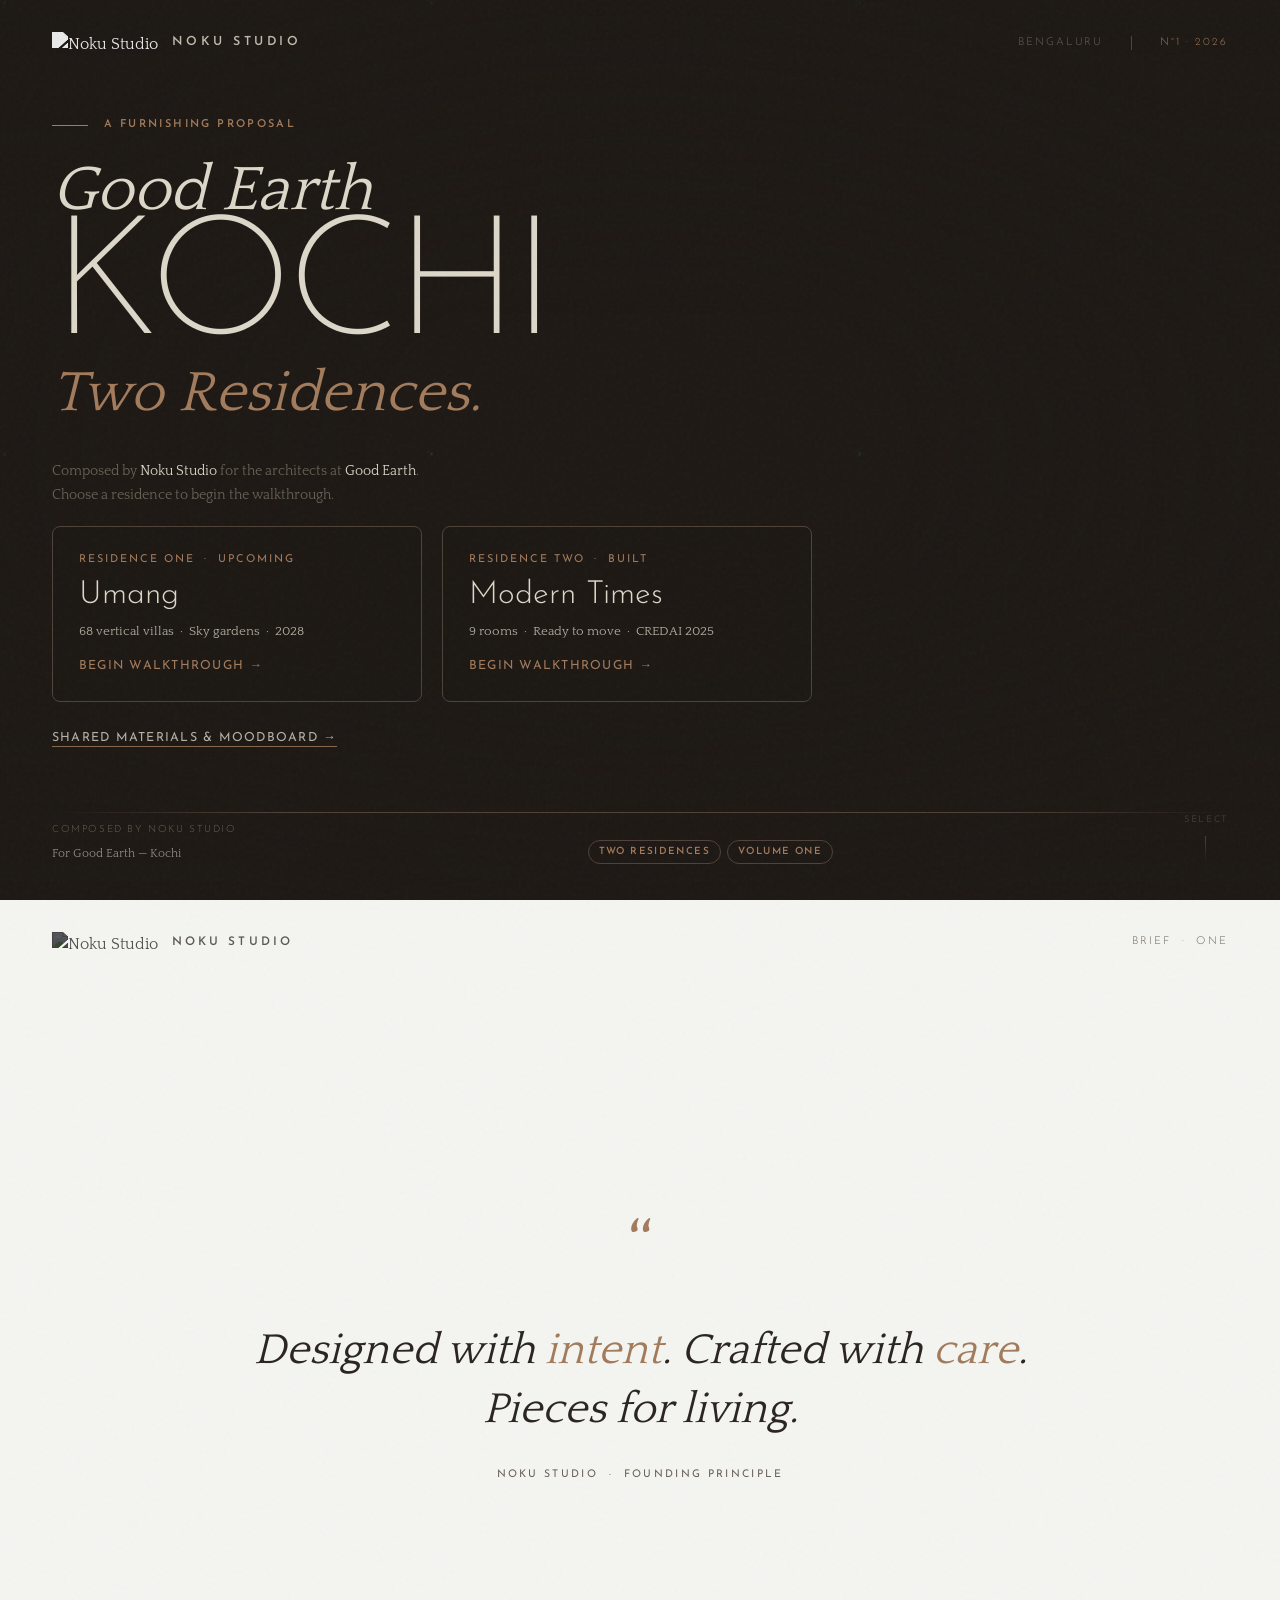
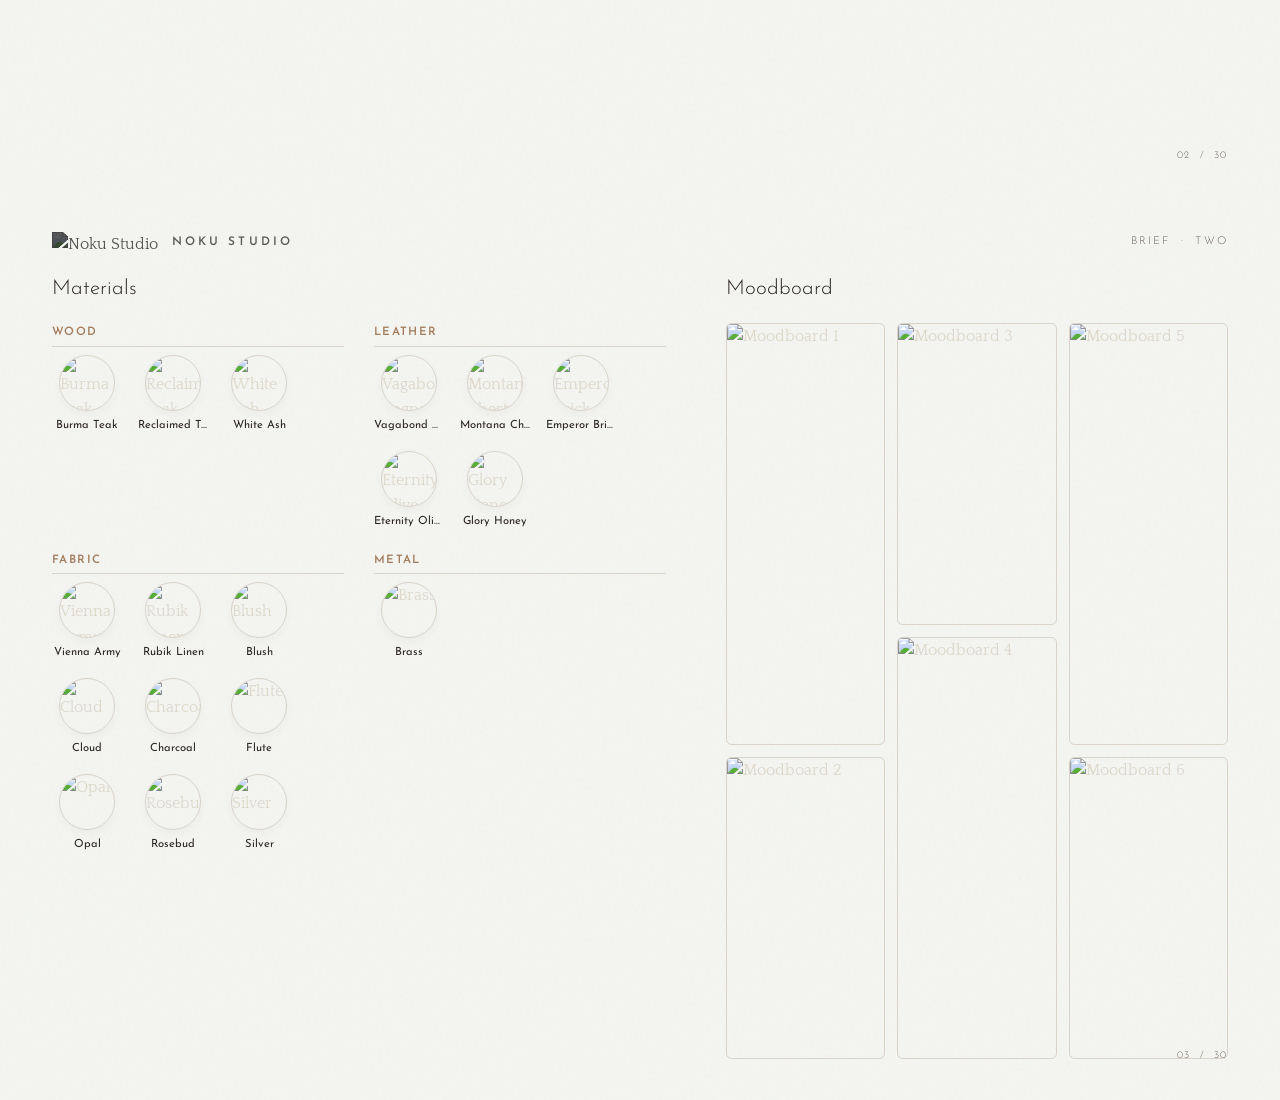
==== commit 69e8414c: "product renders" ====
--- a/index.html
+++ b/index.html
@@ -954,8 +954,8 @@
         <div class="project-card__body">
           <span class="project-card__tag">Residence Two &nbsp;·&nbsp; Built</span>
           <span class="project-card__name">Modern Times</span>
-          <span class="project-card__meta">Ready to move &nbsp;·&nbsp; CREDAI 2025 Most Sustainable</span>
-          <span class="project-card__cta">Preview <span class="project-card__arrow">→</span></span>
+          <span class="project-card__meta">9 rooms &nbsp;·&nbsp; Ready to move &nbsp;·&nbsp; CREDAI 2025</span>
+          <span class="project-card__cta">Begin Walkthrough <span class="project-card__arrow">→</span></span>
         </div>
       </a>
     </div>
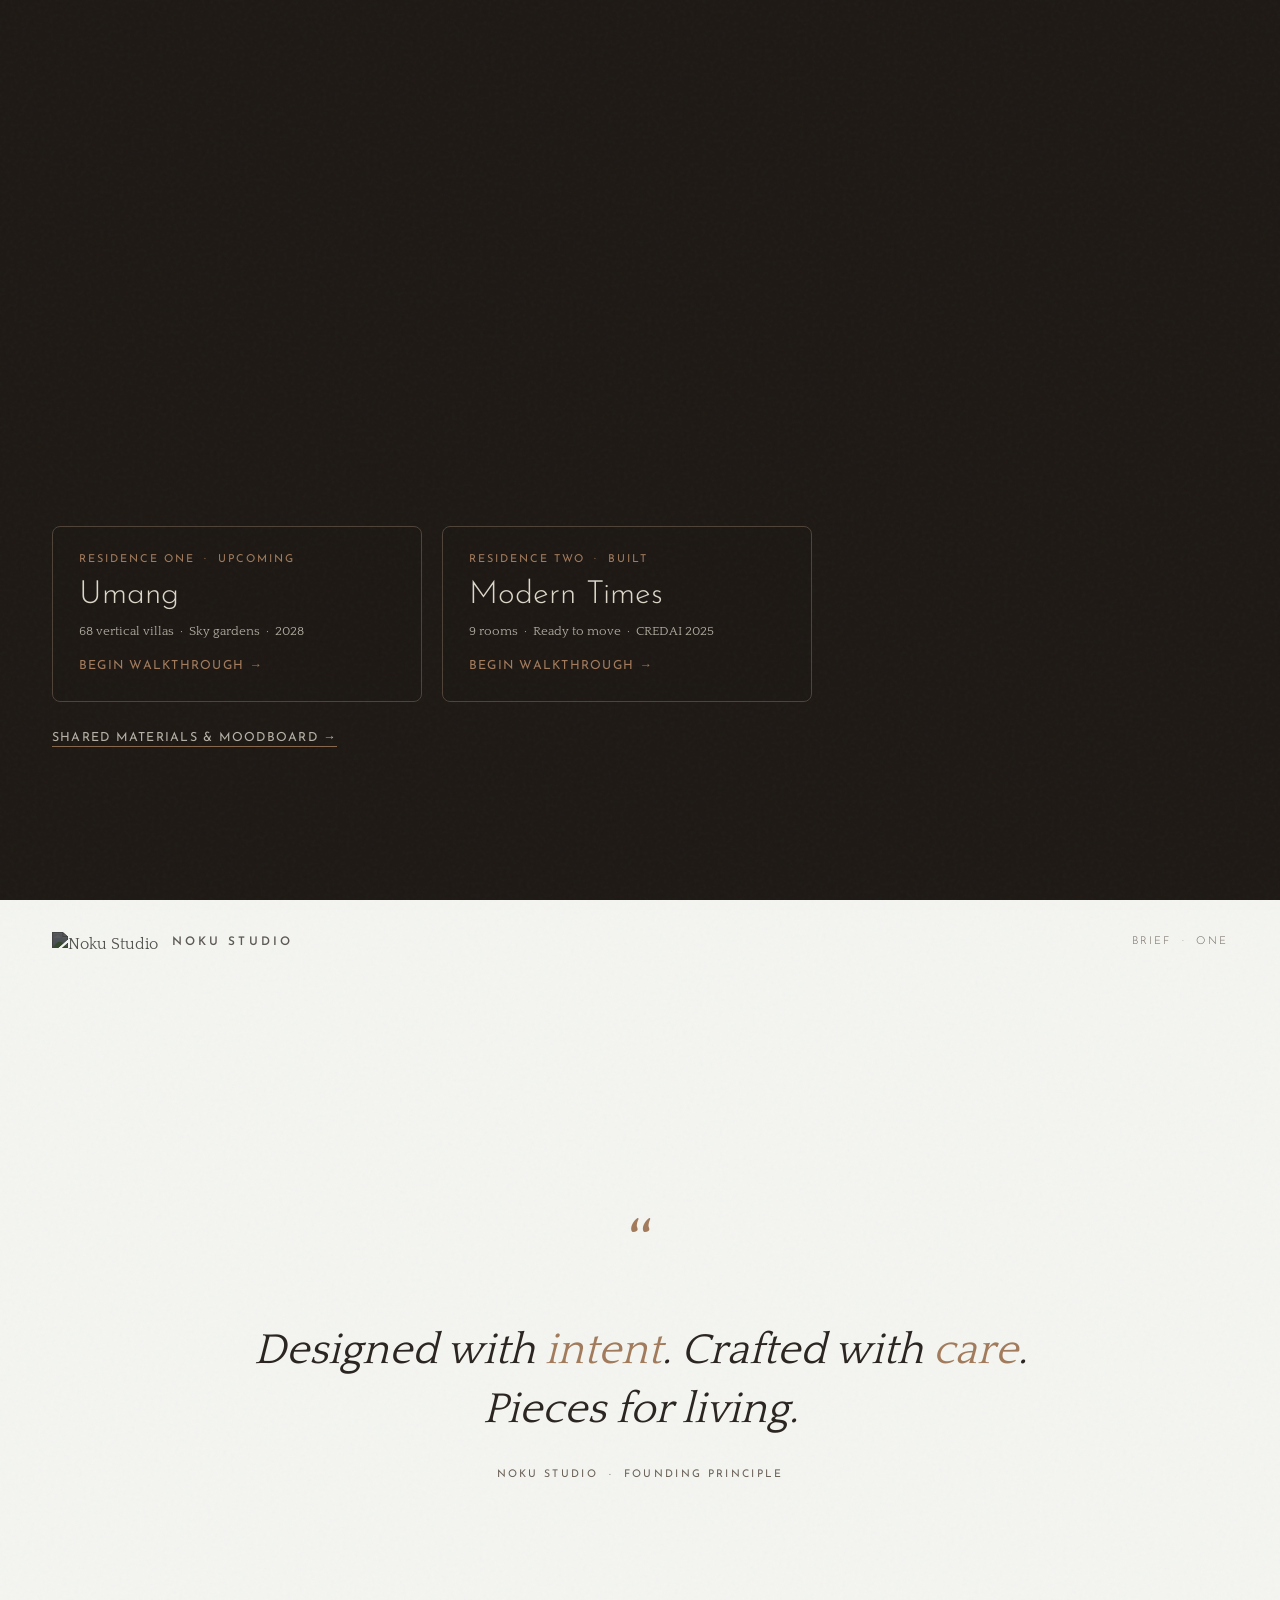
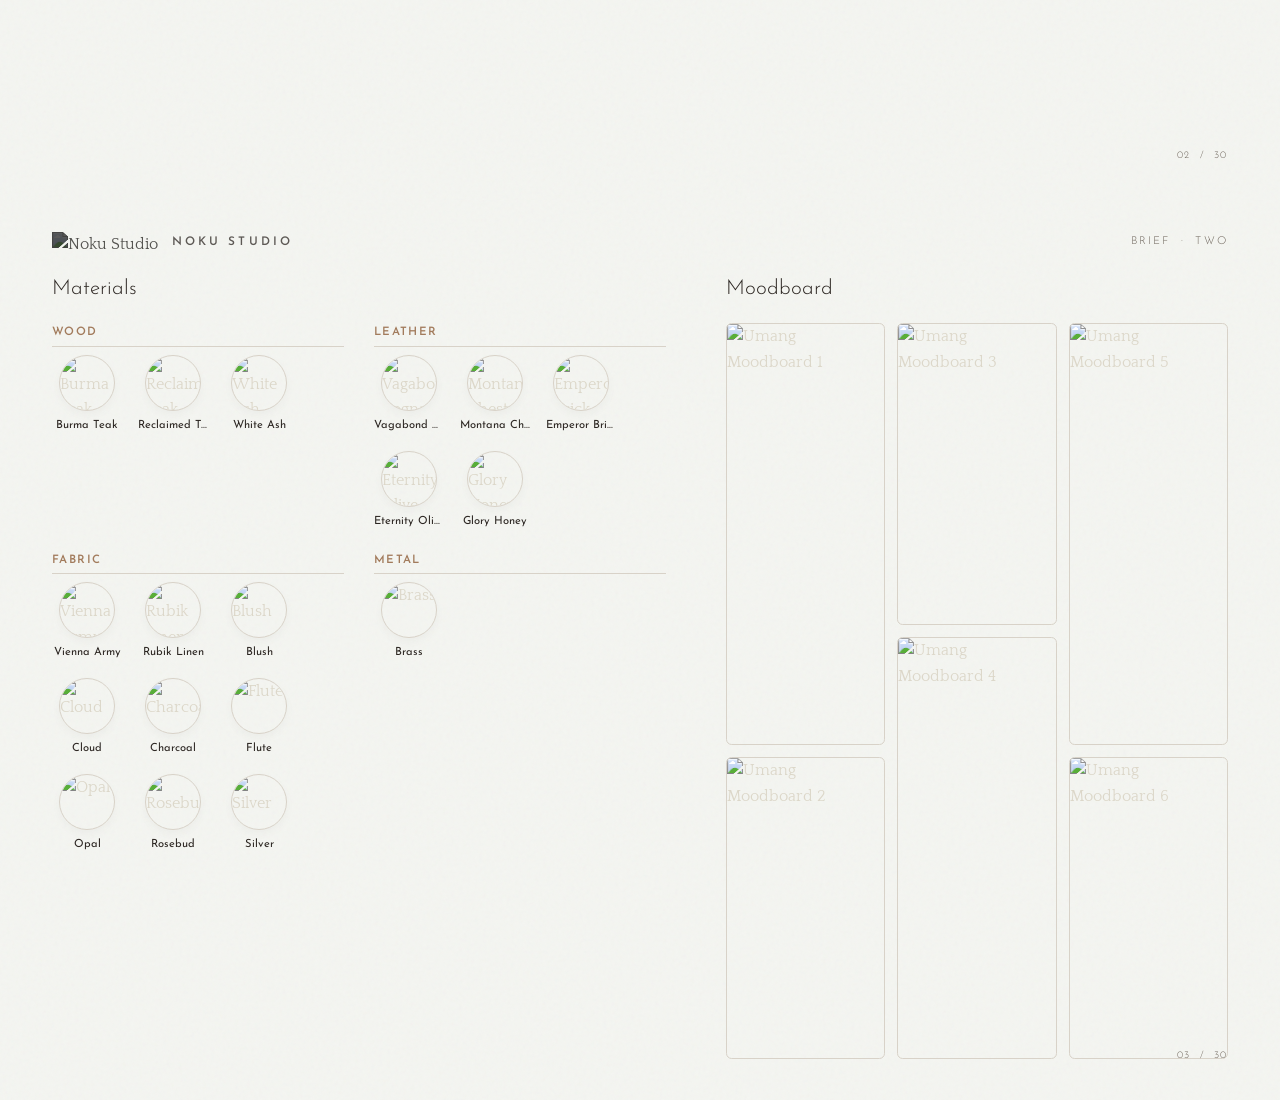
==== commit 74dd95e9: "refactoring through ponytail" ====
--- a/index.html
+++ b/index.html
@@ -1,5 +1,5 @@
 <!DOCTYPE html>
-<html lang="en">
+<html lang="en" class="hub-page">
 <head>
   <meta charset="UTF-8">
   <meta name="viewport" content="width=device-width, initial-scale=1.0">
@@ -13,881 +13,8 @@
 
   <!-- Reuse the swatch/moodboard-grid styles from the room-showcase design system -->
   <link rel="stylesheet" href="style.css">
-
-  <style>
-    /* =====================================================================
-       NOKU DESIGN SYSTEM TOKENS
-       ===================================================================== */
-    :root {
-      --gunmetal:    #2A231E;
-      --chamoisee:   #a27b5c;
-      --outerspace:  #392F28;
-      --bone:        #dcd7c9;
-      --light:       #f4f5f1;
-      --cream:       #EDE6DA;
-      --ink:         #2C2622;
-      --muted:       #6B6258;
-      --line:        #D8D2C8;
-      --dark-bg:     #1E1915;
-      --dark-border: #4F4339;
-
-      --font-display: 'Josefin Sans', sans-serif;
-      --font-body:    'Quattrocento', serif;
-
-      --ease-out: cubic-bezier(0.16, 1, 0.3, 1);
-      --ease-in-out: cubic-bezier(0.76, 0, 0.24, 1);
-    }
-
-    /* =====================================================================
-       RESET
-       ===================================================================== */
-    *, *::before, *::after { box-sizing: border-box; margin: 0; padding: 0; }
-
-    html {
-      font-size: 16px;
-      background-color: var(--dark-bg);
-      -webkit-font-smoothing: antialiased;
-      scroll-behavior: smooth;
-    }
-
-    body {
-      background-color: var(--dark-bg);
-      color: var(--bone);
-      font-family: var(--font-body);
-      overflow-x: hidden;
-      cursor: default;
-    }
-
-    /* =====================================================================
-       NOISE TEXTURE OVERLAY
-       ===================================================================== */
-    body::before {
-      content: '';
-      position: fixed;
-      inset: 0;
-      background-image: url("data:image/svg+xml,%3Csvg viewBox='0 0 256 256' xmlns='http://www.w3.org/2000/svg'%3E%3Cfilter id='noise'%3E%3CfeTurbulence type='fractalNoise' baseFrequency='0.9' numOctaves='4' stitchTiles='stitch'/%3E%3C/filter%3E%3Crect width='100%25' height='100%25' filter='url(%23noise)' opacity='0.04'/%3E%3C/svg%3E");
-      pointer-events: none;
-      z-index: 999;
-      opacity: 0.6;
-    }
-
-    /* =====================================================================
-       PAGE-LEVEL SCROLL
-       ===================================================================== */
-    html {
-      scroll-snap-type: y proximity;   /* mandatory traps scroll on the tall Materials section */
-      overflow-y: scroll;
-    }
-
-    /* =====================================================================
-       LANDING PAGE WRAPPER
-       ===================================================================== */
-    .landing {
-      min-height: 100vh;
-      height: 100vh;
-      display: grid;
-      grid-template-rows: auto 1fr auto;
-      position: relative;
-      overflow: hidden;
-      scroll-snap-align: start;
-    }
-
-    /* =====================================================================
-       BACKGROUND IMAGERY — moodboard collage grid
-       ===================================================================== */
-    .bg-collage {
-      position: absolute;
-      inset: 0;
-      z-index: 0;
-      display: grid;
-      grid-template-columns: 1fr 1fr 1fr;
-      grid-template-rows: 1fr 1fr;
-      gap: 2px;
-      opacity: 0;
-      animation: bgReveal 2.4s 0.4s var(--ease-out) forwards;
-    }
-
-    @keyframes bgReveal {
-      to { opacity: 1; }
-    }
-
-    .bg-collage__panel {
-      overflow: hidden;
-      position: relative;
-    }
-
-    .bg-collage__panel img {
-      width: 100%;
-      height: 100%;
-      object-fit: cover;
-      filter: brightness(0.22) saturate(0.7);
-      transform: scale(1.06);
-      animation: bgPanZoom 22s ease-in-out infinite alternate;
-    }
-
-    .bg-collage__panel:nth-child(2) img { animation-delay: -3s; }
-    .bg-collage__panel:nth-child(3) img { animation-delay: -6s; }
-    .bg-collage__panel:nth-child(4) img { animation-delay: -9s; }
-    .bg-collage__panel:nth-child(5) img { animation-delay: -12s; }
-    .bg-collage__panel:nth-child(6) img { animation-delay: -15s; }
-
-    @keyframes bgPanZoom {
-      from { transform: scale(1.06) translate(0, 0); }
-      to   { transform: scale(1.14) translate(1%, 1%); }
-    }
-
-    /* vignette overlay */
-    .bg-vignette {
-      position: absolute;
-      inset: 0;
-      z-index: 1;
-      background:
-        radial-gradient(ellipse at center, transparent 30%, rgba(30,25,21,0.38) 80%),
-        linear-gradient(to bottom, rgba(30,25,21,0.28) 0%, transparent 35%, transparent 65%, rgba(30,25,21,0.52) 100%);
-      pointer-events: none;
-    }
-
-    /* =====================================================================
-       HEADER NAV BAR
-       ===================================================================== */
-    .nav {
-      position: relative;
-      z-index: 10;
-      display: flex;
-      justify-content: space-between;
-      align-items: center;
-      padding: 32px 52px 0;
-      opacity: 0;
-      transform: translateY(-12px);
-      animation: slideDown 0.9s 0.7s var(--ease-out) forwards;
-    }
-
-    @keyframes slideDown {
-      to { opacity: 1; transform: translateY(0); }
-    }
-
-    .nav__brand {
-      display: flex;
-      align-items: center;
-      gap: 14px;
-    }
-
-    .nav__logo {
-      height: 22px;
-      width: auto;
-      filter: brightness(0) invert(1);
-      opacity: 0.9;
-    }
-
-    .nav__wordmark {
-      font-family: var(--font-display);
-      font-size: 0.78rem;
-      font-weight: 600;
-      letter-spacing: 0.28em;
-      text-transform: uppercase;
-      color: var(--bone);
-      opacity: 0.85;
-    }
-
-    .nav__meta {
-      display: flex;
-      align-items: center;
-      gap: 28px;
-    }
-
-    .nav__tag {
-      font-family: var(--font-display);
-      font-size: 0.68rem;
-      font-weight: 300;
-      letter-spacing: 0.18em;
-      text-transform: uppercase;
-      color: var(--muted);
-    }
-
-    .nav__divider {
-      width: 1px;
-      height: 14px;
-      background: var(--dark-border);
-    }
-
-    .nav__edition {
-      font-family: var(--font-display);
-      font-size: 0.68rem;
-      font-weight: 300;
-      letter-spacing: 0.18em;
-      text-transform: uppercase;
-      color: var(--chamoisee);
-    }
-
-    /* =====================================================================
-       HERO / CENTER SECTION
-       ===================================================================== */
-    .hero {
-      position: relative;
-      z-index: 10;
-      display: flex;
-      flex-direction: column;
-      justify-content: center;
-      align-items: flex-start;
-      padding: 0 52px;
-      min-height: 0;
-    }
-
-    /* Small editorial label above headline */
-    .hero__eyebrow {
-      display: flex;
-      align-items: center;
-      gap: 16px;
-      margin-bottom: 28px;
-      opacity: 0;
-      transform: translateY(14px);
-      animation: fadeUp 0.8s 0.9s var(--ease-out) forwards;
-    }
-
-    .hero__eyebrow-line {
-      width: 36px;
-      height: 1px;
-      background: var(--chamoisee);
-    }
-
-    .hero__eyebrow-text {
-      font-family: var(--font-display);
-      font-size: 0.68rem;
-      font-weight: 600;
-      letter-spacing: 0.22em;
-      text-transform: uppercase;
-      color: var(--chamoisee);
-    }
-
-    /* Big editorial title block */
-    .hero__title-block {
-      display: flex;
-      flex-direction: column;
-      gap: 0;
-    }
-
-    .hero__article {
-      font-family: var(--font-body);
-      font-style: italic;
-      font-size: clamp(2.4rem, 5vw, 5.2rem);
-      color: var(--bone);
-      line-height: 0.9;
-      opacity: 0;
-      transform: translateY(20px);
-      animation: fadeUp 1s 1.05s var(--ease-out) forwards;
-      letter-spacing: -0.01em;
-    }
-
-    .hero__name {
-      font-family: var(--font-display);
-      font-size: clamp(5.5rem, 13vw, 14rem);
-      font-weight: 200;
-      letter-spacing: -0.04em;
-      line-height: 0.88;
-      color: var(--bone);
-      text-transform: uppercase;
-      opacity: 0;
-      transform: translateY(24px);
-      animation: fadeUp 1.1s 1.2s var(--ease-out) forwards;
-      position: relative;
-    }
-
-    .hero__name--fill {
-      -webkit-text-stroke: 0;
-      text-stroke: 0;
-      color: var(--bone);
-      opacity: 0.08;
-      position: absolute;
-      inset: 0;
-      pointer-events: none;
-    }
-
-    .hero__subtitle {
-      font-family: var(--font-body);
-      font-style: italic;
-      font-size: clamp(2.2rem, 4.5vw, 4.8rem);
-      color: var(--chamoisee);
-      line-height: 0.95;
-      opacity: 0;
-      transform: translateY(20px);
-      animation: fadeUp 1s 1.35s var(--ease-out) forwards;
-    }
-
-    .hero__descriptor {
-      margin-top: 40px;
-      max-width: 480px;
-      opacity: 0;
-      transform: translateY(16px);
-      animation: fadeUp 0.9s 1.5s var(--ease-out) forwards;
-    }
-
-    .hero__descriptor p {
-      font-family: var(--font-body);
-      font-size: 0.88rem;
-      line-height: 1.7;
-      color: var(--muted);
-    }
-
-    .hero__descriptor p strong {
-      color: var(--bone);
-      font-weight: 400;
-    }
-
-    /* =====================================================================
-       THEME CHIP
-       ===================================================================== */
-    .theme-chip {
-      display: inline-flex;
-      align-items: center;
-      gap: 10px;
-      margin-top: 36px;
-      padding: 9px 18px 9px 14px;
-      border: 1px solid var(--dark-border);
-      border-radius: 100vw;
-      background: rgba(42,35,30,0.6);
-      backdrop-filter: blur(12px);
-      -webkit-backdrop-filter: blur(12px);
-      opacity: 0;
-      transform: translateY(12px);
-      animation: fadeUp 0.9s 1.7s var(--ease-out) forwards;
-      cursor: default;
-      transition: border-color 0.3s ease, background 0.3s ease;
-    }
-
-    .theme-chip:hover {
-      border-color: var(--chamoisee);
-      background: rgba(162, 123, 92, 0.12);
-    }
-
-    .theme-chip__dot {
-      width: 6px;
-      height: 6px;
-      border-radius: 50%;
-      background: var(--chamoisee);
-      animation: pulse 2.5s ease-in-out infinite;
-    }
-
-    @keyframes pulse {
-      0%, 100% { opacity: 1; transform: scale(1); }
-      50%       { opacity: 0.5; transform: scale(0.75); }
-    }
-
-    .theme-chip__text {
-      font-family: var(--font-display);
-      font-size: 0.68rem;
-      font-weight: 600;
-      letter-spacing: 0.16em;
-      text-transform: uppercase;
-      color: var(--chamoisee);
-    }
-
-    /* =====================================================================
-       ENTER BUTTON
-       ===================================================================== */
-    .enter-btn-wrap {
-      position: absolute;
-      right: 52px;
-      bottom: 52px;
-      z-index: 10;
-      opacity: 0;
-      animation: fadeIn 0.9s 1.9s var(--ease-out) forwards;
-    }
-
-    .enter-btn {
-      display: inline-flex;
-      align-items: center;
-      gap: 16px;
-      text-decoration: none;
-      color: var(--bone);
-      font-family: var(--font-display);
-      font-size: 0.78rem;
-      font-weight: 600;
-      letter-spacing: 0.2em;
-      text-transform: uppercase;
-      padding: 16px 28px;
-      border: 1px solid var(--dark-border);
-      border-radius: 4px;
-      background: rgba(42,35,30,0.5);
-      backdrop-filter: blur(16px);
-      -webkit-backdrop-filter: blur(16px);
-      transition: all 0.4s var(--ease-out);
-      position: relative;
-      overflow: hidden;
-    }
-
-    .enter-btn::before {
-      content: '';
-      position: absolute;
-      inset: 0;
-      background: var(--chamoisee);
-      transform: scaleX(0);
-      transform-origin: left;
-      transition: transform 0.5s var(--ease-out);
-      z-index: -1;
-    }
-
-    .enter-btn:hover {
-      border-color: var(--chamoisee);
-      color: var(--dark-bg);
-      letter-spacing: 0.26em;
-    }
-
-    .enter-btn:hover::before {
-      transform: scaleX(1);
-    }
-
-    .enter-btn__arrow {
-      display: inline-block;
-      transition: transform 0.35s var(--ease-out);
-      font-size: 1rem;
-    }
-
-    .enter-btn:hover .enter-btn__arrow {
-      transform: translateX(5px);
-    }
-
-    /* =====================================================================
-       FOOTER STRIP
-       ===================================================================== */
-    .footer-strip {
-      position: relative;
-      z-index: 10;
-      display: flex;
-      justify-content: space-between;
-      align-items: flex-end;
-      padding: 0 52px 36px;
-      opacity: 0;
-      animation: fadeIn 0.9s 2s var(--ease-out) forwards;
-    }
-
-    .footer-strip__left {
-      display: flex;
-      flex-direction: column;
-      gap: 6px;
-    }
-
-    .footer-strip__credit {
-      font-family: var(--font-display);
-      font-size: 0.62rem;
-      font-weight: 300;
-      letter-spacing: 0.16em;
-      text-transform: uppercase;
-      color: var(--muted);
-    }
-
-    .footer-strip__client {
-      font-family: var(--font-body);
-      font-size: 0.78rem;
-      color: var(--bone);
-      opacity: 0.6;
-    }
-
-    .footer-strip__rooms {
-      display: flex;
-      align-items: center;
-      gap: 6px;
-    }
-
-    .room-count-badge {
-      font-family: var(--font-display);
-      font-size: 0.62rem;
-      font-weight: 600;
-      letter-spacing: 0.14em;
-      text-transform: uppercase;
-      color: var(--chamoisee);
-      border: 1px solid var(--dark-border);
-      border-radius: 100vw;
-      padding: 3px 10px;
-    }
-
-    .footer-strip__scroll-hint {
-      display: flex;
-      flex-direction: column;
-      align-items: center;
-      gap: 8px;
-      opacity: 0.4;
-      animation: bobUp 2s 3.2s ease-in-out infinite;
-    }
-
-    @keyframes bobUp {
-      0%, 100% { transform: translateY(0); opacity: 0.4; }
-      50%       { transform: translateY(-5px); opacity: 0.7; }
-    }
-
-    .scroll-hint__label {
-      font-family: var(--font-display);
-      font-size: 0.58rem;
-      letter-spacing: 0.18em;
-      text-transform: uppercase;
-      color: var(--muted);
-    }
-
-    .scroll-hint__line {
-      width: 1px;
-      height: 28px;
-      background: linear-gradient(to bottom, var(--chamoisee), transparent);
-    }
-
-    /* =====================================================================
-       PROJECT PICKER — image cards with official Good Earth imagery
-       ===================================================================== */
-    .project-picker {
-      display: flex;
-      gap: 20px;
-      flex-wrap: wrap;
-      margin-top: 18px;
-      width: min(760px, 100%);
-    }
-
-    .project-card {
-      position: relative;
-      flex: 1 1 280px;
-      min-width: 260px;
-      display: flex;
-      align-items: flex-end;
-      text-decoration: none;
-      color: var(--bone);
-      border: 1px solid var(--dark-border);
-      border-radius: 8px;
-      overflow: hidden;
-      background: rgba(30, 25, 21, 0.45);
-      backdrop-filter: blur(10px);
-      -webkit-backdrop-filter: blur(10px);
-      transition: border-color 0.45s ease, transform 0.45s var(--ease-out),
-                  box-shadow 0.45s ease, background 0.45s ease;
-    }
-
-    .project-card:hover {
-      border-color: var(--chamoisee);
-      background: rgba(162, 123, 92, 0.1);
-      transform: translateY(-3px);
-      box-shadow: 0 18px 40px rgba(0, 0, 0, 0.35);
-    }
-
-    .project-card__body {
-      display: flex;
-      flex-direction: column;
-      padding: 24px 26px;
-    }
-
-    .project-card__tag {
-      font-family: var(--font-display);
-      font-size: 0.68rem;
-      letter-spacing: 0.18em;
-      text-transform: uppercase;
-      color: var(--chamoisee);
-      margin-bottom: 10px;
-    }
-
-    .project-card__name {
-      font-family: var(--font-display);
-      font-weight: 300;
-      font-size: 2rem;
-      line-height: 1;
-      margin-bottom: 10px;
-    }
-
-    .project-card__meta {
-      font-family: var(--font-body);
-      font-size: 0.84rem;
-      opacity: 0.78;
-    }
-
-    .project-card__cta {
-      margin-top: 15px;
-      font-family: var(--font-display);
-      font-size: 0.78rem;
-      letter-spacing: 0.1em;
-      text-transform: uppercase;
-      color: var(--chamoisee);
-    }
-
-    .project-card__arrow {
-      display: inline-block;
-      transition: transform 0.35s var(--ease-out);
-    }
-
-    .project-card:hover .project-card__arrow {
-      transform: translateX(6px);
-    }
-
-    /* Short viewports: shrink the title and cards so the 100vh hero never clips */
-    @media (max-height: 820px) {
-      .hero__name { font-size: clamp(4rem, 9vw, 8rem); }
-      .hero__article { font-size: clamp(1.8rem, 3.4vw, 3.4rem); }
-      .hero__subtitle { font-size: clamp(1.6rem, 3vw, 3rem); }
-      .hero__descriptor { margin-top: 18px; }
-      .project-card__body { padding: 18px 20px; }
-      .project-card__name { font-size: 1.6rem; }
-    }
-
-    /* =====================================================================
-       HORIZONTAL RULE DIVIDER
-       ===================================================================== */
-    .hr-accent {
-      width: 100%;
-      height: 1px;
-      background: linear-gradient(to right, transparent, var(--dark-border) 20%, var(--dark-border) 80%, transparent);
-      position: relative;
-      z-index: 10;
-      margin: 0 52px;
-      width: calc(100% - 104px);
-      opacity: 0;
-      animation: fadeIn 1s 1.8s var(--ease-out) forwards;
-    }
-
-    /* =====================================================================
-       QUOTE SECTION — LIGHT THEME
-       ===================================================================== */
-    .quote-section {
-      height: 100vh;
-      background-color: var(--light);
-      display: grid;
-      grid-template-rows: auto 1fr auto;
-      scroll-snap-align: start;
-      position: relative;
-      overflow: hidden;
-    }
-
-    /* subtle warm grain on light section */
-    .quote-section::after {
-      content: '';
-      position: absolute;
-      inset: 0;
-      background-image: url("data:image/svg+xml,%3Csvg viewBox='0 0 300 300' xmlns='http://www.w3.org/2000/svg'%3E%3Cfilter id='n'%3E%3CfeTurbulence type='fractalNoise' baseFrequency='0.75' numOctaves='4' stitchTiles='stitch'/%3E%3C/filter%3E%3Crect width='100%25' height='100%25' filter='url(%23n)' opacity='0.035'/%3E%3C/svg%3E");
-      pointer-events: none;
-      z-index: 0;
-    }
-
-    .qs-nav {
-      position: relative;
-      z-index: 2;
-      display: flex;
-      justify-content: space-between;
-      align-items: center;
-      padding: 32px 52px 0;
-    }
-
-    .qs-nav__brand {
-      display: flex;
-      align-items: center;
-      gap: 14px;
-    }
-
-    .qs-nav__logo {
-      height: 20px;
-      width: auto;
-      /* keep the mark dark on light bg */
-      filter: brightness(0.25);
-      opacity: 0.85;
-    }
-
-    .qs-nav__wordmark {
-      font-family: var(--font-display);
-      font-size: 0.74rem;
-      font-weight: 600;
-      letter-spacing: 0.26em;
-      text-transform: uppercase;
-      color: var(--ink);
-      opacity: 0.75;
-    }
-
-    .qs-nav__label {
-      font-family: var(--font-display);
-      font-size: 0.68rem;
-      font-weight: 300;
-      letter-spacing: 0.2em;
-      text-transform: uppercase;
-      color: var(--muted);
-    }
-
-    /* Center quote stage */
-    .qs-stage {
-      position: relative;
-      z-index: 2;
-      display: flex;
-      flex-direction: column;
-      justify-content: center;
-      align-items: center;
-      text-align: center;
-      padding: 0 52px;
-      gap: 28px;
-    }
-
-    .qs-mark {
-      font-family: var(--font-body);
-      font-size: clamp(3.5rem, 6vw, 6rem);
-      color: var(--chamoisee);
-      line-height: 1;
-      opacity: 0;
-      transform: translateY(16px);
-      transition: opacity 0.9s var(--ease-out), transform 0.9s var(--ease-out);
-      /* unicode left double quotation mark styled large */
-      user-select: none;
-    }
-
-    .qs-mark.visible {
-      opacity: 1;
-      transform: translateY(0);
-    }
-
-    .qs-quote {
-      font-family: var(--font-body);
-      font-style: italic;
-      font-size: clamp(1.7rem, 3.4vw, 3.4rem);
-      line-height: 1.35;
-      color: var(--ink);
-      max-width: 820px;
-      opacity: 0;
-      transform: translateY(22px);
-      transition: opacity 1s 0.15s var(--ease-out), transform 1s 0.15s var(--ease-out);
-    }
-
-    .qs-quote.visible {
-      opacity: 1;
-      transform: translateY(0);
-    }
-
-    .qs-quote em {
-      font-style: italic;
-      color: var(--chamoisee);
-      /* not bold — let the italic weight carry it */
-    }
-
-    .qs-attribution {
-      font-family: var(--font-display);
-      font-size: 0.66rem;
-      font-weight: 400;
-      letter-spacing: 0.22em;
-      text-transform: uppercase;
-      color: var(--muted);
-      opacity: 0;
-      transform: translateY(14px);
-      transition: opacity 0.8s 0.3s var(--ease-out), transform 0.8s 0.3s var(--ease-out);
-    }
-
-    .qs-attribution.visible {
-      opacity: 1;
-      transform: translateY(0);
-    }
-
-    /* Bottom pagination strip */
-    .qs-footer {
-      position: relative;
-      z-index: 2;
-      display: flex;
-      justify-content: flex-end;
-      align-items: center;
-      padding: 0 52px 36px;
-    }
-
-    .qs-pagination {
-      font-family: var(--font-display);
-      font-size: 0.62rem;
-      font-weight: 300;
-      letter-spacing: 0.16em;
-      color: var(--muted);
-    }
-
-    /* =====================================================================
-       MATERIALS & MOODBOARD SECTION — shared across every project
-       ===================================================================== */
-    .materials-section__stage {
-      position: relative;
-      z-index: 2;
-      display: grid;
-      grid-template-columns: 1.1fr 0.9fr;
-      gap: 60px;
-      padding: 20px 52px 40px;
-    }
-
-    .materials-section__heading {
-      font-family: var(--font-display);
-      font-weight: 300;
-      font-size: 1.3rem;
-      color: var(--ink);
-      margin-bottom: 18px;
-    }
-
-    @media (max-width: 900px) {
-      .materials-section__stage {
-        grid-template-columns: 1fr;
-        padding: 20px 28px 40px;
-        gap: 40px;
-      }
-    }
-
-    /* =====================================================================
-       KEYFRAMES
-       ===================================================================== */
-    @keyframes fadeUp {
-      to { opacity: 1; transform: translateY(0); }
-    }
-
-    @keyframes fadeIn {
-      to { opacity: 1; }
-    }
-
-    /* =====================================================================
-       RESPONSIVE
-       ===================================================================== */
-    @media (max-width: 900px) {
-      .nav,
-      .hero,
-      .footer-strip,
-      .qs-nav,
-      .qs-stage,
-      .qs-footer {
-        padding-left: 28px;
-        padding-right: 28px;
-      }
-
-      .enter-btn-wrap {
-        right: 28px;
-        bottom: 28px;
-      }
-
-      .hr-accent {
-        margin: 0 28px;
-        width: calc(100% - 56px);
-      }
-
-      .hero__name {
-        font-size: clamp(4rem, 18vw, 9rem);
-      }
-    }
-
-    @media (max-width: 600px) {
-      .nav__meta { display: none; }
-
-      .hero__name {
-        font-size: clamp(3.5rem, 20vw, 7rem);
-      }
-
-      .hero__article,
-      .hero__subtitle {
-        font-size: clamp(2rem, 7vw, 3.5rem);
-      }
-
-      .footer-strip {
-        flex-direction: column;
-        align-items: flex-start;
-        gap: 20px;
-        padding-bottom: 120px;
-      }
-
-      .enter-btn-wrap {
-        right: 28px;
-        bottom: 28px;
-      }
-
-      .qs-quote {
-        font-size: clamp(1.4rem, 5.5vw, 2.2rem);
-      }
-    }
-  </style>
 </head>
-<body>
+<body class="hub-body">
 
 <!-- =====================================================================
      BACKGROUND
@@ -1039,7 +166,7 @@
   <div class="materials-section__stage">
     <div class="materials-section__col">
       <h3 class="materials-section__heading">Materials</h3>
-          <div class="materials-categories">
+<div class="materials-categories">
             <!-- Category: Wood -->
             <div class="material-category-group">
               <h4 class="material-category-title">Wood</h4>
@@ -1179,29 +306,29 @@
     </div>
     <div class="materials-section__col">
       <h3 class="materials-section__heading">Moodboard</h3>
-          <div class="moodboard-grid">
+<div class="moodboard-grid">
             <div class="moodboard-col">
               <div class="moodboard-item tall">
-                <img loading="lazy" src="Moodboard - of stillness/57ec27a5377b392bd27f4250d5c39461.jpg" alt="Moodboard 1">
+                <img loading="lazy" src="Moodboard - of stillness/57ec27a5377b392bd27f4250d5c39461.jpg" alt="Umang Moodboard 1">
               </div>
               <div class="moodboard-item short">
-                <img loading="lazy" src="Moodboard - of stillness/01.jpg" alt="Moodboard 2">
+                <img loading="lazy" src="Moodboard - of stillness/01.jpg" alt="Umang Moodboard 2">
               </div>
             </div>
             <div class="moodboard-col">
               <div class="moodboard-item short">
-                <img loading="lazy" src="Moodboard - of stillness/fdf0f8ab8c964cf68f39f626d0922461.jpg" alt="Moodboard 3">
+                <img loading="lazy" src="Moodboard - of stillness/fdf0f8ab8c964cf68f39f626d0922461.jpg" alt="Umang Moodboard 3">
               </div>
               <div class="moodboard-item tall">
-                <img loading="lazy" src="Moodboard - of stillness/1d1c1af230ec5bf3fed2f9ac7fd9fdf5.jpg" alt="Moodboard 4">
+                <img loading="lazy" src="Moodboard - of stillness/1d1c1af230ec5bf3fed2f9ac7fd9fdf5.jpg" alt="Umang Moodboard 4">
               </div>
             </div>
             <div class="moodboard-col">
               <div class="moodboard-item tall">
-                <img loading="lazy" src="Moodboard - of stillness/wood.jpg" alt="Moodboard 5">
+                <img loading="lazy" src="Moodboard - of stillness/wood.jpg" alt="Umang Moodboard 5">
               </div>
               <div class="moodboard-item short">
-                <img loading="lazy" src="Moodboard - of stillness/80becd3aab10a0f715442c912fa0600b.jpg" alt="Moodboard 6">
+                <img loading="lazy" src="Moodboard - of stillness/80becd3aab10a0f715442c912fa0600b.jpg" alt="Umang Moodboard 6">
               </div>
             </div>
           </div>
--- a/style.css
+++ b/style.css
@@ -87,7 +87,7 @@
   min-height: 100vh;
   display: flex;
   flex-direction: column;
-  padding: 0 40px 20px 40px; /* Reduced bottom padding */
+  padding: 72px 40px 20px 40px; /* Breathing room below the hero, now that there's no header */
   overflow-x: hidden;
 }
 
@@ -320,7 +320,7 @@
   .app-container {
     height: auto;
     overflow: visible;
-    padding: 0 40px;
+    padding: 72px 40px 0 40px;
   }
 
   .app-header {
@@ -702,7 +702,7 @@
    ========================================================================== */
 @media (max-width: 1200px) {
   .app-container {
-    padding: 0 30px 40px 30px;
+    padding: 56px 30px 40px 30px;
   }
   
   .room-section {
@@ -790,6 +790,24 @@
   width: 100%;
   height: 100%;
   display: block;
+}
+
+/* The plan key's floor-slider fills the square container exactly like the bare
+   SVG used to (single floor: Umang) or the available height (multiple floors:
+   Modern Times) — one floor visible at a time, paged, so it never scrolls. */
+.blueprint-large-container .floor-slider,
+.blueprint-large-container .floor-track,
+.blueprint-large-container .floor-slide {
+  width: 100%;
+  height: 100%;
+}
+
+/* Multi-floor plan key: the container drops its fixed square aspect ratio and
+   instead fills whatever height the left column has left below the title bar. */
+.blueprint-multi {
+  aspect-ratio: auto;
+  flex: 1;
+  min-height: 0;
 }
 
 .svg-room-rect {
@@ -1138,8 +1156,8 @@
 /* Home pill — quiet, always-available route back to the hub */
 #home-pill {
   position: fixed;
-  bottom: 36px;
-  left: 36px;
+  top: 28px;
+  right: 36px;
   width: 44px;
   height: 44px;
   border-radius: 50%;
@@ -1173,10 +1191,9 @@
 }
 
 @media (max-width: 768px) {
-  /* lift above the cover footer strip and full-width CTA buttons */
   #home-pill {
-    bottom: 96px;
-    left: 18px;
+    top: 18px;
+    right: 18px;
   }
 }
 
@@ -1477,6 +1494,100 @@
   transform: scale(1.01);
 }
 
+/* Generic floor slider — one slide per floor, used by both the Plan Key and the
+   Furniture Layout wherever a project has more than one floor. A transform
+   track, so paging is deterministic and independent of scroll-snap, and each
+   slider fills its parent's available space rather than scrolling. */
+.floor-slider {
+  flex: 1;
+  min-height: 0;
+  overflow: hidden;
+  width: 100%;
+}
+.floor-track {
+  display: flex;
+  height: 100%;
+  transition: transform 0.55s var(--ease-out);
+}
+.floor-slide {
+  flex: 0 0 100%;
+  min-width: 0;
+  display: flex;
+  align-items: stretch;
+  justify-content: center;
+}
+/* The frame hugs the drawing's own aspect ratio (fit-content width) instead of
+   stretching to the slide's full width. Umang's and Modern Times' plans have
+   different proportions (1.26 vs 1.33), so this is sized from the image itself
+   rather than a fixed ratio — the drawing fills its frame with no dead
+   letterboxing on the sides, and nothing is cropped since it's still contain-fit. */
+.floor-slide .layout-image-container-centered {
+  flex: 0 1 auto;
+  width: auto;
+  max-width: 100%;
+  height: 100%;
+  margin: 0 auto;
+}
+
+/* Header-row nav: floor label + arrows */
+.floor-slider-nav {
+  display: flex;
+  align-items: center;
+  gap: 12px;
+}
+.floor-slider-label {
+  font-family: var(--font-display);
+  font-size: 0.72rem;
+  font-weight: 600;
+  letter-spacing: 0.16em;
+  text-transform: uppercase;
+  color: var(--chamoisee);
+  min-width: 92px;
+  text-align: right;
+}
+.floor-arrow {
+  width: 34px;
+  height: 34px;
+  border-radius: 50%;
+  border: var(--border-width) solid var(--line);
+  background: var(--light-secondary);
+  color: var(--gunmetal);
+  font-size: 1.1rem;
+  line-height: 1;
+  display: flex;
+  align-items: center;
+  justify-content: center;
+  cursor: pointer;
+  transition: var(--transition-smooth);
+}
+.floor-arrow:hover {
+  background: var(--chamoisee);
+  color: var(--light);
+  border-color: var(--chamoisee);
+}
+
+.floor-dots {
+  display: flex;
+  justify-content: center;
+  gap: 10px;
+  padding-top: 12px;
+  flex-shrink: 0;
+}
+.floor-dot {
+  width: 8px;
+  height: 8px;
+  padding: 0;
+  border: none;
+  border-radius: 50%;
+  background: var(--line);
+  cursor: pointer;
+  transition: var(--transition-smooth);
+}
+.floor-dot.active {
+  background: var(--chamoisee);
+  transform: scale(1.25);
+}
+
 @media (max-width: 1200px) {
   .furniture-layout-section {
     padding: 80px 0;
@@ -1488,3 +1599,1596 @@
   }
 }
 
+/* ==========================================================================
+   HUB PAGE (INDEX.HTML) STYLES
+   ========================================================================== */
+html.hub-page {
+  scroll-snap-type: y proximity;
+  overflow-y: scroll;
+  background-color: var(--dark-bg);
+}
+body.hub-body {
+  background-color: var(--dark-bg);
+  color: var(--bone);
+  overflow-x: hidden;
+  cursor: default;
+}
+body.hub-body::before {
+  content: '';
+  position: fixed;
+  inset: 0;
+  background-image: url("data:image/svg+xml,%3Csvg viewBox='0 0 256 256' xmlns='http://www.w3.org/2000/svg'%3E%3Cfilter id='noise'%3E%3CfeTurbulence type='fractalNoise' baseFrequency='0.9' numOctaves='4' stitchTiles='stitch'/%3E%3C/filter%3E%3Crect width='100%25' height='100%25' filter='url(%23noise)' opacity='0.04'/%3E%3C/svg%3E");
+  pointer-events: none;
+  z-index: 999;
+  opacity: 0.6;
+}
+
+.hub-page .landing {
+  min-height: 100vh;
+  height: 100vh;
+  display: grid;
+  grid-template-rows: auto 1fr auto;
+  position: relative;
+  overflow: hidden;
+  scroll-snap-align: start;
+}
+.hub-page .bg-collage {
+  position: absolute;
+  inset: 0;
+  z-index: 0;
+  display: grid;
+  grid-template-columns: 1fr 1fr 1fr;
+  grid-template-rows: 1fr 1fr;
+  gap: 2px;
+  opacity: 0;
+  animation: bgReveal 2.4s 0.4s var(--ease-out) forwards;
+}
+@keyframes bgReveal {
+  to { opacity: 1; }
+}
+.hub-page .bg-collage__panel {
+  overflow: hidden;
+  position: relative;
+}
+.hub-page .bg-collage__panel img {
+  width: 100%;
+  height: 100%;
+  object-fit: cover;
+  filter: brightness(0.22) saturate(0.7);
+  transform: scale(1.06);
+  animation: bgPanZoom 22s ease-in-out infinite alternate;
+}
+.hub-page .bg-collage__panel:nth-child(2) img { animation-delay: -3s; }
+.hub-page .bg-collage__panel:nth-child(3) img { animation-delay: -6s; }
+.hub-page .bg-collage__panel:nth-child(4) img { animation-delay: -9s; }
+.hub-page .bg-collage__panel:nth-child(5) img { animation-delay: -12s; }
+.hub-page .bg-collage__panel:nth-child(6) img { animation-delay: -15s; }
+@keyframes bgPanZoom {
+  from { transform: scale(1.06) translate(0, 0); }
+  to   { transform: scale(1.14) translate(1%, 1%); }
+}
+.hub-page .bg-vignette {
+  position: absolute;
+  inset: 0;
+  z-index: 1;
+  background:
+    radial-gradient(ellipse at center, transparent 30%, rgba(30,25,21,0.38) 80%),
+    linear-gradient(to bottom, rgba(30,25,21,0.28) 0%, transparent 35%, transparent 65%, rgba(30,25,21,0.52) 100%);
+  pointer-events: none;
+}
+.hub-page .nav {
+  position: relative;
+  z-index: 10;
+  display: flex;
+  justify-content: space-between;
+  align-items: center;
+  padding: 32px 52px 0;
+  opacity: 0;
+  transform: translateY(-12px);
+  animation: slideDown 0.9s 0.7s var(--ease-out) forwards;
+}
+@keyframes slideDown {
+  to { opacity: 1; transform: translateY(0); }
+}
+.hub-page .nav__brand {
+  display: flex;
+  align-items: center;
+  gap: 14px;
+}
+.hub-page .nav__logo {
+  height: 22px;
+  width: auto;
+  filter: brightness(0) invert(1);
+  opacity: 0.9;
+}
+.hub-page .nav__wordmark {
+  font-family: var(--font-display);
+  font-size: 0.78rem;
+  font-weight: 600;
+  letter-spacing: 0.28em;
+  text-transform: uppercase;
+  color: var(--bone);
+  opacity: 0.85;
+}
+.hub-page .nav__meta {
+  display: flex;
+  align-items: center;
+  gap: 28px;
+}
+.hub-page .nav__tag {
+  font-family: var(--font-display);
+  font-size: 0.68rem;
+  font-weight: 300;
+  letter-spacing: 0.18em;
+  text-transform: uppercase;
+  color: var(--muted);
+}
+.hub-page .nav__divider {
+  width: 1px;
+  height: 14px;
+  background: var(--dark-border);
+}
+.hub-page .nav__edition {
+  font-family: var(--font-display);
+  font-size: 0.68rem;
+  font-weight: 300;
+  letter-spacing: 0.18em;
+  text-transform: uppercase;
+  color: var(--chamoisee);
+}
+.hub-page .hero {
+  position: relative;
+  z-index: 10;
+  display: flex;
+  flex-direction: column;
+  justify-content: center;
+  align-items: flex-start;
+  padding: 0 52px;
+  min-height: 0;
+}
+.hub-page .hero__eyebrow {
+  display: flex;
+  align-items: center;
+  gap: 16px;
+  margin-bottom: 28px;
+  opacity: 0;
+  transform: translateY(14px);
+  animation: fadeUp 0.8s 0.9s var(--ease-out) forwards;
+}
+.hub-page .hero__eyebrow-line {
+  width: 36px;
+  height: 1px;
+  background: var(--chamoisee);
+}
+.hub-page .hero__eyebrow-text {
+  font-family: var(--font-display);
+  font-size: 0.68rem;
+  font-weight: 600;
+  letter-spacing: 0.22em;
+  text-transform: uppercase;
+  color: var(--chamoisee);
+}
+.hub-page .hero__title-block {
+  display: flex;
+  flex-direction: column;
+  gap: 0;
+}
+.hub-page .hero__article {
+  font-family: var(--font-body);
+  font-style: italic;
+  font-size: clamp(2.4rem, 5vw, 5.2rem);
+  color: var(--bone);
+  line-height: 0.9;
+  opacity: 0;
+  transform: translateY(20px);
+  animation: fadeUp 1s 1.05s var(--ease-out) forwards;
+  letter-spacing: -0.01em;
+}
+.hub-page .hero__name {
+  font-family: var(--font-display);
+  font-size: clamp(5.5rem, 13vw, 14rem);
+  font-weight: 200;
+  letter-spacing: -0.04em;
+  line-height: 0.88;
+  color: var(--bone);
+  text-transform: uppercase;
+  opacity: 0;
+  transform: translateY(24px);
+  animation: fadeUp 1.1s 1.2s var(--ease-out) forwards;
+  position: relative;
+}
+.hub-page .hero__name--fill {
+  -webkit-text-stroke: 0;
+  text-stroke: 0;
+  color: var(--bone);
+  opacity: 0.08;
+  position: absolute;
+  inset: 0;
+  pointer-events: none;
+}
+.hub-page .hero__subtitle {
+  font-family: var(--font-body);
+  font-style: italic;
+  font-size: clamp(2.2rem, 4.5vw, 4.8rem);
+  color: var(--chamoisee);
+  line-height: 0.95;
+  opacity: 0;
+  transform: translateY(20px);
+  animation: fadeUp 1s 1.35s var(--ease-out) forwards;
+}
+.hub-page .hero__descriptor {
+  margin-top: 40px;
+  max-width: 480px;
+  opacity: 0;
+  transform: translateY(16px);
+  animation: fadeUp 0.9s 1.5s var(--ease-out) forwards;
+}
+.hub-page .hero__descriptor p {
+  font-family: var(--font-body);
+  font-size: 0.88rem;
+  line-height: 1.7;
+  color: var(--muted);
+}
+.hub-page .hero__descriptor p strong {
+  color: var(--bone);
+  font-weight: 400;
+}
+@keyframes fadeUp {
+  to { opacity: 1; transform: translateY(0); }
+}
+@keyframes fadeIn {
+  to { opacity: 1; }
+}
+.hub-page .theme-chip {
+  display: inline-flex;
+  align-items: center;
+  gap: 10px;
+  margin-top: 36px;
+  padding: 9px 18px 9px 14px;
+  border: 1px solid var(--dark-border);
+  border-radius: 100vw;
+  background: rgba(42,35,30,0.6);
+  backdrop-filter: blur(12px);
+  -webkit-backdrop-filter: blur(12px);
+  opacity: 0;
+  transform: translateY(12px);
+  animation: fadeUp 0.9s 1.7s var(--ease-out) forwards;
+  cursor: default;
+  transition: border-color 0.3s ease, background 0.3s ease;
+}
+.hub-page .theme-chip:hover {
+  border-color: var(--chamoisee);
+  background: rgba(162, 123, 92, 0.12);
+}
+.hub-page .theme-chip__dot {
+  width: 6px;
+  height: 6px;
+  border-radius: 50%;
+  background: var(--chamoisee);
+  animation: pulse 2.5s ease-in-out infinite;
+}
+@keyframes pulse {
+  0%, 100% { opacity: 1; transform: scale(1); }
+  50%       { opacity: 0.5; transform: scale(0.75); }
+}
+.hub-page .theme-chip__text {
+  font-family: var(--font-display);
+  font-size: 0.68rem;
+  font-weight: 600;
+  letter-spacing: 0.16em;
+  text-transform: uppercase;
+  color: var(--chamoisee);
+}
+.hub-page .enter-btn-wrap {
+  position: absolute;
+  right: 52px;
+  bottom: 52px;
+  z-index: 10;
+  opacity: 0;
+  animation: fadeIn 0.9s 1.9s var(--ease-out) forwards;
+}
+.hub-page .enter-btn {
+  display: inline-flex;
+  align-items: center;
+  gap: 16px;
+  text-decoration: none;
+  color: var(--bone);
+  font-family: var(--font-display);
+  font-size: 0.78rem;
+  font-weight: 600;
+  letter-spacing: 0.2em;
+  text-transform: uppercase;
+  padding: 16px 28px;
+  border: 1px solid var(--dark-border);
+  border-radius: 4px;
+  background: rgba(42,35,30,0.5);
+  backdrop-filter: blur(16px);
+  -webkit-backdrop-filter: blur(16px);
+  transition: all 0.4s var(--ease-out);
+  position: relative;
+  overflow: hidden;
+}
+.hub-page .enter-btn::before {
+  content: '';
+  position: absolute;
+  inset: 0;
+  background: var(--chamoisee);
+  transform: scaleX(0);
+  transform-origin: left;
+  transition: transform 0.5s var(--ease-out);
+  z-index: -1;
+}
+.hub-page .enter-btn:hover {
+  border-color: var(--chamoisee);
+  color: var(--dark-bg);
+  letter-spacing: 0.26em;
+}
+.hub-page .enter-btn:hover::before {
+  transform: scaleX(1);
+}
+.hub-page .enter-btn__arrow {
+  display: inline-block;
+  transition: transform 0.35s var(--ease-out);
+  font-size: 1rem;
+}
+.hub-page .enter-btn:hover .enter-btn__arrow {
+  transform: translateX(5px);
+}
+.hub-page .footer-strip {
+  position: relative;
+  z-index: 10;
+  display: flex;
+  justify-content: space-between;
+  align-items: flex-end;
+  padding: 0 52px 36px;
+  opacity: 0;
+  animation: fadeIn 0.9s 2s var(--ease-out) forwards;
+}
+.hub-page .footer-strip__left {
+  display: flex;
+  flex-direction: column;
+  gap: 6px;
+}
+.hub-page .footer-strip__credit {
+  font-family: var(--font-display);
+  font-size: 0.62rem;
+  font-weight: 300;
+  letter-spacing: 0.16em;
+  text-transform: uppercase;
+  color: var(--muted);
+}
+.hub-page .footer-strip__client {
+  font-family: var(--font-body);
+  font-size: 0.78rem;
+  color: var(--bone);
+  opacity: 0.6;
+}
+.hub-page .footer-strip__rooms {
+  display: flex;
+  align-items: center;
+  gap: 6px;
+}
+.hub-page .room-count-badge {
+  font-family: var(--font-display);
+  font-size: 0.62rem;
+  font-weight: 600;
+  letter-spacing: 0.14em;
+  text-transform: uppercase;
+  color: var(--chamoisee);
+  border: 1px solid var(--dark-border);
+  border-radius: 100vw;
+  padding: 3px 10px;
+}
+.hub-page .footer-strip__scroll-hint {
+  display: flex;
+  flex-direction: column;
+  align-items: center;
+  gap: 8px;
+  opacity: 0.4;
+  animation: bobUp 2s 3.2s ease-in-out infinite;
+}
+@keyframes bobUp {
+  0%, 100% { transform: translateY(0); opacity: 0.4; }
+  50%       { transform: translateY(-5px); opacity: 0.7; }
+}
+.hub-page .scroll-hint__label {
+  font-family: var(--font-display);
+  font-size: 0.58rem;
+  letter-spacing: 0.18em;
+  text-transform: uppercase;
+  color: var(--muted);
+}
+.hub-page .scroll-hint__line {
+  width: 1px;
+  height: 28px;
+  background: linear-gradient(to bottom, var(--chamoisee), transparent);
+}
+.hub-page .project-picker {
+  display: flex;
+  gap: 20px;
+  flex-wrap: wrap;
+  margin-top: 18px;
+  width: min(760px, 100%);
+}
+.hub-page .project-card {
+  position: relative;
+  flex: 1 1 280px;
+  min-width: 260px;
+  display: flex;
+  align-items: flex-end;
+  text-decoration: none;
+  color: var(--bone);
+  border: 1px solid var(--dark-border);
+  border-radius: 8px;
+  overflow: hidden;
+  background: rgba(30, 25, 21, 0.45);
+  backdrop-filter: blur(10px);
+  -webkit-backdrop-filter: blur(10px);
+  transition: border-color 0.45s ease, transform 0.45s var(--ease-out),
+              box-shadow 0.45s ease, background 0.45s ease;
+}
+.hub-page .project-card:hover {
+  border-color: var(--chamoisee);
+  background: rgba(162, 123, 92, 0.1);
+  transform: translateY(-3px);
+  box-shadow: 0 18px 40px rgba(0, 0, 0, 0.35);
+}
+.hub-page .project-card__body {
+  display: flex;
+  flex-direction: column;
+  padding: 24px 26px;
+}
+.hub-page .project-card__tag {
+  font-family: var(--font-display);
+  font-size: 0.68rem;
+  letter-spacing: 0.18em;
+  text-transform: uppercase;
+  color: var(--chamoisee);
+  margin-bottom: 10px;
+}
+.hub-page .project-card__name {
+  font-family: var(--font-display);
+  font-weight: 300;
+  font-size: 2rem;
+  line-height: 1;
+  margin-bottom: 10px;
+}
+.hub-page .project-card__meta {
+  font-family: var(--font-body);
+  font-size: 0.84rem;
+  opacity: 0.78;
+}
+.hub-page .project-card__cta {
+  margin-top: 15px;
+  font-family: var(--font-display);
+  font-size: 0.78rem;
+  letter-spacing: 0.1em;
+  text-transform: uppercase;
+  color: var(--chamoisee);
+}
+.hub-page .project-card__arrow {
+  display: inline-block;
+  transition: transform 0.35s var(--ease-out);
+}
+.hub-page .project-card:hover .project-card__arrow {
+  transform: translateX(6px);
+}
+@media (max-height: 820px) {
+  .hub-page .hero__name { font-size: clamp(4rem, 9vw, 8rem); }
+  .hub-page .hero__article { font-size: clamp(1.8rem, 3.4vw, 3.4rem); }
+  .hub-page .hero__subtitle { font-size: clamp(1.6rem, 3vw, 3rem); }
+  .hub-page .hero__descriptor { margin-top: 18px; }
+  .hub-page .project-card__body { padding: 18px 20px; }
+  .hub-page .project-card__name { font-size: 1.6rem; }
+}
+.hub-page .hr-accent {
+  width: 100%;
+  height: 1px;
+  background: linear-gradient(to right, transparent, var(--dark-border) 20%, var(--dark-border) 80%, transparent);
+  position: relative;
+  z-index: 10;
+  margin: 0 52px;
+  width: calc(100% - 104px);
+  opacity: 0;
+  animation: fadeIn 1s 1.8s var(--ease-out) forwards;
+}
+
+/* Founding principle and materials sections (shared/hub) */
+.quote-section {
+  height: 100vh;
+  background-color: var(--light);
+  display: grid;
+  grid-template-rows: auto 1fr auto;
+  scroll-snap-align: start;
+  position: relative;
+  overflow: hidden;
+}
+.quote-section::after {
+  content: '';
+  position: absolute;
+  inset: 0;
+  background-image: url("data:image/svg+xml,%3Csvg viewBox='0 0 300 300' xmlns='http://www.w3.org/2000/svg'%3E%3Cfilter id='n'%3E%3CfeTurbulence type='fractalNoise' baseFrequency='0.75' numOctaves='4' stitchTiles='stitch'/%3E%3C/filter%3E%3Crect width='100%25' height='100%25' filter='url(%23n)' opacity='0.035'/%3E%3C/svg%3E");
+  pointer-events: none;
+  z-index: 0;
+}
+.qs-nav {
+  position: relative;
+  z-index: 2;
+  display: flex;
+  justify-content: space-between;
+  align-items: center;
+  padding: 32px 52px 0;
+}
+.qs-nav__brand {
+  display: flex;
+  align-items: center;
+  gap: 14px;
+}
+.qs-nav__logo {
+  height: 20px;
+  width: auto;
+  filter: brightness(0.25);
+  opacity: 0.85;
+}
+.qs-nav__wordmark {
+  font-family: var(--font-display);
+  font-size: 0.74rem;
+  font-weight: 600;
+  letter-spacing: 0.26em;
+  text-transform: uppercase;
+  color: var(--ink);
+  opacity: 0.75;
+}
+.qs-nav__label {
+  font-family: var(--font-display);
+  font-size: 0.68rem;
+  font-weight: 300;
+  letter-spacing: 0.2em;
+  text-transform: uppercase;
+  color: var(--muted);
+}
+.qs-stage {
+  position: relative;
+  z-index: 2;
+  display: flex;
+  flex-direction: column;
+  justify-content: center;
+  align-items: center;
+  text-align: center;
+  padding: 0 52px;
+  gap: 28px;
+}
+.qs-mark {
+  font-family: var(--font-body);
+  font-size: clamp(3.5rem, 6vw, 6rem);
+  color: var(--chamoisee);
+  line-height: 1;
+  opacity: 0;
+  transform: translateY(16px);
+  transition: opacity 0.9s var(--ease-out), transform 0.9s var(--ease-out);
+  user-select: none;
+}
+.qs-mark.visible {
+  opacity: 1;
+  transform: translateY(0);
+}
+.qs-quote {
+  font-family: var(--font-body);
+  font-style: italic;
+  font-size: clamp(1.7rem, 3.4vw, 3.4rem);
+  line-height: 1.35;
+  color: var(--ink);
+  max-width: 820px;
+  opacity: 0;
+  transform: translateY(22px);
+  transition: opacity 1s 0.15s var(--ease-out), transform 1s 0.15s var(--ease-out);
+}
+.qs-quote.visible {
+  opacity: 1;
+  transform: translateY(0);
+}
+.qs-quote em {
+  font-style: italic;
+  color: var(--chamoisee);
+}
+.qs-attribution {
+  font-family: var(--font-display);
+  font-size: 0.66rem;
+  font-weight: 400;
+  letter-spacing: 0.22em;
+  text-transform: uppercase;
+  color: var(--muted);
+  opacity: 0;
+  transform: translateY(14px);
+  transition: opacity 0.8s 0.3s var(--ease-out), transform 0.8s 0.3s var(--ease-out);
+}
+.qs-attribution.visible {
+  opacity: 1;
+  transform: translateY(0);
+}
+.qs-footer {
+  position: relative;
+  z-index: 2;
+  display: flex;
+  justify-content: flex-end;
+  align-items: center;
+  padding: 0 52px 36px;
+}
+.qs-pagination {
+  font-family: var(--font-display);
+  font-size: 0.62rem;
+  font-weight: 300;
+  letter-spacing: 0.16em;
+  color: var(--muted);
+}
+.materials-section__stage {
+  position: relative;
+  z-index: 2;
+  display: grid;
+  grid-template-columns: 1.1fr 0.9fr;
+  gap: 60px;
+  padding: 20px 52px 40px;
+}
+.materials-section__heading {
+  font-family: var(--font-display);
+  font-weight: 300;
+  font-size: 1.3rem;
+  color: var(--ink);
+  margin-bottom: 18px;
+}
+@media (max-width: 900px) {
+  .materials-section__stage {
+    grid-template-columns: 1fr;
+    padding: 20px 28px 40px;
+    gap: 40px;
+  }
+}
+
+@media (max-width: 900px) {
+  .hub-page .nav,
+  .hub-page .hero,
+  .hub-page .footer-strip,
+  .hub-page .qs-nav,
+  .hub-page .qs-stage,
+  .hub-page .qs-footer {
+    padding-left: 28px;
+    padding-right: 28px;
+  }
+  .hub-page .enter-btn-wrap {
+    right: 28px;
+    bottom: 28px;
+  }
+  .hub-page .hr-accent {
+    margin: 0 28px;
+    width: calc(100% - 56px);
+  }
+  .hub-page .hero__name {
+    font-size: clamp(4rem, 18vw, 9rem);
+  }
+}
+@media (max-width: 600px) {
+  .hub-page .nav__meta { display: none; }
+  .hub-page .hero__name {
+    font-size: clamp(3.5rem, 20vw, 7rem);
+  }
+  .hub-page .hero__article,
+  .hub-page .hero__subtitle {
+    font-size: clamp(2rem, 7vw, 3.5rem);
+  }
+  .hub-page .footer-strip {
+    flex-direction: column;
+    align-items: flex-start;
+    gap: 20px;
+    padding-bottom: 120px;
+  }
+  .hub-page .enter-btn-wrap {
+    right: 28px;
+    bottom: 28px;
+  }
+  .hub-page .qs-quote {
+    font-size: clamp(1.4rem, 5.5vw, 2.2rem);
+  }
+}
+
+/* ==========================================================================
+   WALKTHROUGH PAGES (UMANG / MODERN TIMES) STYLES
+   ========================================================================== */
+html.walkthrough-page {
+  scroll-snap-type: y mandatory;
+  overflow-y: scroll;
+  -webkit-font-smoothing: antialiased;
+}
+@media (min-width: 1201px) {
+  html.walkthrough-page,
+  html.walkthrough-page body {
+    overflow-y: auto !important;
+  }
+  html.walkthrough-page .app-container {
+    height: auto;
+    overflow: visible;
+    padding: 72px 40px 0 40px;
+  }
+}
+.walkthrough-page .landing-hero-section,
+.walkthrough-page .landing-quote-section {
+  scroll-snap-align: start;
+}
+.walkthrough-page .room-section {
+  scroll-snap-align: start;
+  scroll-margin-top: 60px;
+}
+
+.walkthrough-page .landing-hero-section {
+  height: 100vh;
+  display: grid;
+  grid-template-rows: auto 1fr auto;
+  position: relative;
+  overflow: hidden;
+  background: #1E1915;
+}
+.walkthrough-page .landing-hero-section::before {
+  content: '';
+  position: absolute;
+  inset: 0;
+  background-image: url("data:image/svg+xml,%3Csvg viewBox='0 0 256 256' xmlns='http://www.w3.org/2000/svg'%3E%3Cfilter id='noise'%3E%3CfeTurbulence type='fractalNoise' baseFrequency='0.9' numOctaves='4' stitchTiles='stitch'/%3E%3C/filter%3E%3Crect width='100%25' height='100%25' filter='url(%23noise)' opacity='0.04'/%3E%3C/svg%3E");
+  pointer-events: none;
+  z-index: 5;
+  opacity: 0.6;
+}
+.walkthrough-page .l-bg-collage {
+  position: absolute;
+  inset: 0;
+  z-index: 0;
+  display: grid;
+  grid-template-columns: 1fr 1fr 1fr;
+  grid-template-rows: 1fr 1fr;
+  gap: 2px;
+  opacity: 0;
+  animation: lBgReveal 2.4s 0.5s var(--ease-out) forwards;
+}
+@keyframes lBgReveal {
+  to { opacity: 1; }
+}
+.walkthrough-page .l-bg-collage__panel {
+  overflow: hidden;
+}
+.walkthrough-page .l-bg-collage__panel img {
+  width: 100%;
+  height: 100%;
+  object-fit: cover;
+  filter: brightness(0.3) saturate(0.7);
+  transform: scale(1.06);
+  animation: lBgPanZoom 22s ease-in-out infinite alternate;
+}
+.walkthrough-page .l-bg-collage__panel:nth-child(2) img { animation-delay: -3s; }
+.walkthrough-page .l-bg-collage__panel:nth-child(3) img { animation-delay: -6s; }
+.walkthrough-page .l-bg-collage__panel:nth-child(4) img { animation-delay: -9s; }
+.walkthrough-page .l-bg-collage__panel:nth-child(5) img { animation-delay: -12s; }
+.walkthrough-page .l-bg-collage__panel:nth-child(6) img { animation-delay: -15s; }
+@keyframes lBgPanZoom {
+  from { transform: scale(1.06) translate(0, 0); }
+  to   { transform: scale(1.14) translate(1%, 1%); }
+}
+.walkthrough-page .l-bg-vignette {
+  position: absolute;
+  inset: 0;
+  z-index: 1;
+  background:
+    radial-gradient(ellipse at center, transparent 35%, rgba(30, 25, 21, 0.22) 80%),
+    linear-gradient(to bottom, rgba(30, 25, 21, 0.18) 0%, transparent 40%, transparent 60%, rgba(30, 25, 21, 0.38) 100%);
+  pointer-events: none;
+}
+.walkthrough-page .l-bg-kenburns {
+  position: absolute;
+  inset: 0;
+  z-index: 0;
+  overflow: hidden;
+  background: #14100d;
+  opacity: 0;
+  animation: lBgReveal 2s 0.4s var(--ease-out) forwards;
+  transition: transform 0.6s var(--ease-out);
+  will-change: transform;
+}
+.walkthrough-page .l-bg-kenburns img {
+  position: absolute;
+  inset: 0;
+  width: 100%;
+  height: 100%;
+  object-fit: cover;
+  filter: brightness(0.45) saturate(0.9);
+  opacity: 0;
+  animation: lKenBurns 18s ease-in-out infinite;
+}
+.walkthrough-page .l-bg-kenburns img:nth-child(2) {
+  animation-delay: 9s;
+}
+@keyframes lKenBurns {
+  0%   { opacity: 0; transform: scale(1.03); }
+  7%   { opacity: 1; }
+  52%  { opacity: 1; }
+  60%  { opacity: 0; transform: scale(1.13); }
+  100% { opacity: 0; transform: scale(1.03); }
+}
+.walkthrough-page .l-bg-kenburns::after {
+  content: '';
+  position: absolute;
+  inset: 0;
+  background: linear-gradient(100deg, rgba(20, 16, 13, 0.82) 0%, rgba(20, 16, 13, 0.45) 42%, rgba(20, 16, 13, 0.12) 75%, transparent 100%);
+}
+.walkthrough-page .l-bg-triptych {
+  position: absolute;
+  inset: 0;
+  z-index: 0;
+  display: grid;
+  grid-template-columns: 1.35fr 1fr;
+  grid-template-rows: 1fr 1fr;
+  gap: 2px;
+  background: #14100d;
+  transition: transform 0.6s var(--ease-out);
+  will-change: transform;
+}
+.walkthrough-page .l-bg-triptych__panel {
+  overflow: hidden;
+  opacity: 0;
+  transform: translateY(16px);
+  animation: lFadeUp 1.1s var(--ease-out) forwards;
+}
+.walkthrough-page .l-bg-triptych__panel:nth-child(1) { grid-row: 1 / 3; animation-delay: 0.5s; }
+.walkthrough-page .l-bg-triptych__panel:nth-child(2) { animation-delay: 0.8s; }
+.walkthrough-page .l-bg-triptych__panel:nth-child(3) { animation-delay: 1.1s; }
+.walkthrough-page .l-bg-triptych__panel img {
+  width: 100%;
+  height: 100%;
+  object-fit: cover;
+  filter: brightness(0.4) saturate(0.85);
+  transform: scale(1.06);
+  animation: lBgPanZoom 22s ease-in-out infinite alternate;
+}
+.walkthrough-page .l-bg-triptych__panel:nth-child(2) img { animation-delay: -8s; }
+.walkthrough-page .l-bg-triptych__panel:nth-child(3) img { animation-delay: -15s; }
+.walkthrough-page .l-bg-triptych::after {
+  content: '';
+  position: absolute;
+  inset: 0;
+  z-index: 1;
+  background: linear-gradient(100deg, rgba(20, 16, 13, 0.85) 0%, rgba(20, 16, 13, 0.55) 45%, rgba(20, 16, 13, 0.2) 78%, rgba(20, 16, 13, 0.05) 100%);
+  pointer-events: none;
+}
+.walkthrough-page .l-nav {
+  position: relative;
+  z-index: 10;
+  display: flex;
+  justify-content: space-between;
+  align-items: center;
+  padding: 32px 52px 0;
+  opacity: 0;
+  transform: translateY(-12px);
+  animation: lSlideDown 0.9s 0.7s var(--ease-out) forwards;
+}
+@keyframes lSlideDown {
+  to { opacity: 1; transform: translateY(0); }
+}
+.walkthrough-page .l-nav__brand {
+  display: flex;
+  align-items: center;
+  gap: 14px;
+}
+.walkthrough-page .l-nav__logo {
+  height: 22px;
+  width: auto;
+  filter: brightness(0) invert(1);
+  opacity: 0.9;
+}
+.walkthrough-page .l-nav__wordmark {
+  font-family: var(--font-display);
+  font-size: 0.78rem;
+  font-weight: 600;
+  letter-spacing: 0.28em;
+  text-transform: uppercase;
+  color: #dcd7c9;
+  opacity: 0.85;
+}
+.walkthrough-page .l-nav__meta {
+  display: flex;
+  align-items: center;
+  gap: 28px;
+}
+.walkthrough-page .l-nav__tag {
+  font-family: var(--font-display);
+  font-size: 0.68rem;
+  font-weight: 300;
+  letter-spacing: 0.18em;
+  text-transform: uppercase;
+  color: #6B6258;
+}
+.walkthrough-page .l-nav__divider {
+  width: 1px;
+  height: 14px;
+  background: #4F4339;
+}
+.walkthrough-page .l-nav__edition {
+  font-family: var(--font-display);
+  font-size: 0.68rem;
+  font-weight: 300;
+  letter-spacing: 0.18em;
+  text-transform: uppercase;
+  color: #a27b5c;
+}
+.walkthrough-page .l-hero {
+  position: relative;
+  z-index: 10;
+  display: flex;
+  flex-direction: column;
+  justify-content: center;
+  align-items: flex-start;
+  padding: 0 52px;
+}
+.walkthrough-page .l-hero__eyebrow {
+  display: flex;
+  align-items: center;
+  gap: 16px;
+  margin-bottom: 32px;
+  opacity: 0;
+  transform: translateY(14px);
+  animation: lFadeUp 0.8s 0.9s var(--ease-out) forwards;
+}
+.walkthrough-page .l-hero__eyebrow-line {
+  width: 36px;
+  height: 1px;
+  background: #a27b5c;
+}
+.walkthrough-page .l-hero__eyebrow-text {
+  font-family: var(--font-display);
+  font-size: 0.68rem;
+  font-weight: 600;
+  letter-spacing: 0.22em;
+  text-transform: uppercase;
+  color: #a27b5c;
+}
+.walkthrough-page .l-hero__title-block {
+  display: flex;
+  flex-direction: column;
+}
+.walkthrough-page .l-hero__article {
+  font-family: var(--font-body);
+  font-style: italic;
+  font-size: clamp(2.4rem, 5vw, 5.2rem);
+  color: #dcd7c9;
+  line-height: 0.9;
+  letter-spacing: -0.01em;
+  margin-bottom: 12px;
+  opacity: 0;
+  transform: translateY(20px);
+  animation: lFadeUp 1s 1.05s var(--ease-out) forwards;
+}
+.walkthrough-page .l-hero__name {
+  font-family: var(--font-display);
+  font-size: clamp(5.5rem, 13vw, 14rem);
+  font-weight: 200;
+  letter-spacing: -0.04em;
+  line-height: 0.88;
+  color: #dcd7c9;
+  text-transform: uppercase;
+  opacity: 0;
+  transform: translateY(24px);
+  animation: lFadeUp 1.1s 1.2s var(--ease-out) forwards;
+}
+.walkthrough-page .l-hero__subtitle {
+  font-family: var(--font-body);
+  font-style: italic;
+  font-size: clamp(2.2rem, 4.5vw, 4.8rem);
+  color: #a27b5c;
+  line-height: 0.95;
+  opacity: 0;
+  transform: translateY(20px);
+  animation: lFadeUp 1s 1.35s var(--ease-out) forwards;
+}
+.walkthrough-page .l-hero__descriptor {
+  margin-top: 40px;
+  max-width: 480px;
+  opacity: 0;
+  transform: translateY(16px);
+  animation: lFadeUp 0.9s 1.5s var(--ease-out) forwards;
+}
+.walkthrough-page .l-hero__descriptor p {
+  font-family: var(--font-body);
+  font-size: 1rem;
+  line-height: 1.75;
+  color: #dcd7c9;
+  opacity: 0.72;
+}
+.walkthrough-page .l-hero__descriptor p strong {
+  color: #dcd7c9;
+  font-weight: 400;
+}
+.walkthrough-page .l-hero__facts {
+  display: flex;
+  flex-wrap: wrap;
+  align-items: center;
+  row-gap: 10px;
+  margin-top: 34px;
+}
+.walkthrough-page .l-hero__facts:empty { display: none; }
+.walkthrough-page .l-fact {
+  font-family: var(--font-display);
+  font-size: 0.7rem;
+  font-weight: 400;
+  letter-spacing: 0.18em;
+  text-transform: uppercase;
+  color: #dcd7c9;
+  opacity: 0;
+  transform: translateY(10px);
+  animation: lFadeUp 0.7s var(--ease-out) forwards;
+}
+.walkthrough-page .l-fact-rule {
+  width: 1px;
+  height: 12px;
+  background: #4F4339;
+  margin: 0 16px;
+  flex-shrink: 0;
+  opacity: 0;
+  animation: lFadeIn 0.7s var(--ease-out) forwards;
+}
+.walkthrough-page .l-theme-chip {
+  display: inline-flex;
+  align-items: center;
+  gap: 10px;
+  margin-top: 36px;
+  padding: 9px 18px 9px 14px;
+  border: 1px solid #4F4339;
+  border-radius: 100vw;
+  background: rgba(42, 35, 30, 0.6);
+  backdrop-filter: blur(12px);
+  -webkit-backdrop-filter: blur(12px);
+  opacity: 0;
+  transform: translateY(12px);
+  animation: lFadeUp 0.9s 1.9s var(--ease-out) forwards;
+  transition: border-color 0.3s ease, background 0.3s ease;
+}
+.walkthrough-page .l-theme-chip:hover {
+  border-color: #a27b5c;
+  background: rgba(162, 123, 92, 0.12);
+}
+.walkthrough-page .l-theme-chip__dot {
+  width: 6px;
+  height: 6px;
+  border-radius: 50%;
+  background: #a27b5c;
+  animation: lPulse 2.5s ease-in-out infinite;
+}
+@keyframes lPulse {
+  0%, 100% { opacity: 1; transform: scale(1); }
+  50%       { opacity: 0.5; transform: scale(0.75); }
+}
+.walkthrough-page .l-theme-chip__text {
+  font-family: var(--font-display);
+  font-size: 0.68rem;
+  font-weight: 600;
+  letter-spacing: 0.16em;
+  text-transform: uppercase;
+  color: #a27b5c;
+}
+.walkthrough-page .l-enter-btn-wrap {
+  position: absolute;
+  right: 52px;
+  bottom: 52px;
+  z-index: 10;
+  opacity: 0;
+  animation: lFadeIn 0.9s 2.05s var(--ease-out) forwards;
+}
+.walkthrough-page .l-enter-btn {
+  display: inline-flex;
+  align-items: center;
+  gap: 16px;
+  text-decoration: none;
+  color: #dcd7c9;
+  font-family: var(--font-display);
+  font-size: 0.78rem;
+  font-weight: 600;
+  letter-spacing: 0.2em;
+  text-transform: uppercase;
+  padding: 16px 28px;
+  border: 1px solid #4F4339;
+  border-radius: 4px;
+  background: rgba(42, 35, 30, 0.5);
+  backdrop-filter: blur(16px);
+  -webkit-backdrop-filter: blur(16px);
+  transition: all 0.4s var(--ease-out);
+  position: relative;
+  overflow: hidden;
+  cursor: pointer;
+}
+.walkthrough-page .l-enter-btn::before {
+  content: '';
+  position: absolute;
+  inset: 0;
+  background: #a27b5c;
+  transform: scaleX(0);
+  transform-origin: left;
+  transition: transform 0.5s var(--ease-out);
+  z-index: -1;
+}
+.walkthrough-page .l-enter-btn:hover {
+  border-color: #a27b5c;
+  color: #1E1915;
+  letter-spacing: 0.26em;
+}
+.walkthrough-page .l-enter-btn:hover::before {
+  transform: scaleX(1);
+}
+.walkthrough-page .l-enter-btn__arrow {
+  display: inline-block;
+  transition: transform 0.35s var(--ease-out);
+  font-size: 1rem;
+}
+.walkthrough-page .l-enter-btn:hover .l-enter-btn__arrow {
+  transform: translateX(5px);
+}
+.walkthrough-page .l-footer-strip {
+  position: relative;
+  z-index: 10;
+  display: flex;
+  justify-content: space-between;
+  align-items: flex-end;
+  padding: 0 52px 36px;
+  opacity: 0;
+  animation: lFadeIn 0.9s 2s var(--ease-out) forwards;
+}
+.walkthrough-page .l-footer__left {
+  display: flex;
+  flex-direction: column;
+  gap: 6px;
+}
+.walkthrough-page .l-footer__credit {
+  font-family: var(--font-display);
+  font-size: 0.62rem;
+  font-weight: 300;
+  letter-spacing: 0.16em;
+  text-transform: uppercase;
+  color: #6B6258;
+}
+.walkthrough-page .l-footer__client {
+  font-family: var(--font-body);
+  font-size: 0.78rem;
+  color: #dcd7c9;
+  opacity: 0.6;
+}
+.walkthrough-page .l-footer__rooms {
+  display: flex;
+  align-items: center;
+  gap: 6px;
+}
+.walkthrough-page .l-room-badge {
+  font-family: var(--font-display);
+  font-size: 0.62rem;
+  font-weight: 600;
+  letter-spacing: 0.14em;
+  text-transform: uppercase;
+  color: #a27b5c;
+  border: 1px solid #4F4339;
+  border-radius: 100vw;
+  padding: 3px 10px;
+}
+.walkthrough-page .l-scroll-hint {
+  display: flex;
+  flex-direction: column;
+  align-items: center;
+  gap: 8px;
+  opacity: 0.4;
+  animation: lBobUp 2s 3.2s ease-in-out infinite;
+}
+@keyframes lBobUp {
+  0%, 100% { transform: translateY(0); opacity: 0.4; }
+  50%       { transform: translateY(-5px); opacity: 0.7; }
+}
+.walkthrough-page .l-scroll-hint__label {
+  font-family: var(--font-display);
+  font-size: 0.58rem;
+  letter-spacing: 0.18em;
+  text-transform: uppercase;
+  color: #6B6258;
+}
+.walkthrough-page .l-scroll-hint__line {
+  width: 1px;
+  height: 28px;
+  background: linear-gradient(to bottom, #a27b5c, transparent);
+}
+.walkthrough-page .l-side-ticker,
+.walkthrough-page .l-edition-mark {
+  position: absolute;
+  top: 50%;
+  z-index: 10;
+  opacity: 0;
+  animation: lFadeIn 1s 2.2s var(--ease-out) forwards;
+}
+.walkthrough-page .l-side-ticker {
+  right: 20px;
+  transform: translateY(-50%) rotate(90deg);
+}
+.walkthrough-page .l-edition-mark {
+  left: 20px;
+  transform: translateY(-50%) rotate(-90deg);
+}
+.walkthrough-page .l-side-ticker span,
+.walkthrough-page .l-edition-mark span {
+  font-family: var(--font-display);
+  font-size: 0.58rem;
+  font-weight: 300;
+  letter-spacing: 0.28em;
+  text-transform: uppercase;
+  color: #4F4339;
+  white-space: nowrap;
+}
+.walkthrough-page .l-hr-accent {
+  height: 1px;
+  background: linear-gradient(to right, transparent, #4F4339 20%, #4F4339 80%, transparent);
+  position: relative;
+  z-index: 10;
+  margin: 0 52px;
+  opacity: 0;
+  animation: lFadeIn 1s 1.8s var(--ease-out) forwards;
+}
+@keyframes lFadeUp {
+  to { opacity: 1; transform: translateY(0); }
+}
+@keyframes lFadeIn {
+  to { opacity: 1; }
+}
+
+.walkthrough-page .landing-thankyou-section {
+  background-color: #1E1915;
+  display: grid !important;
+  grid-template-columns: 1fr !important;
+  grid-template-rows: auto 1fr auto;
+  gap: 0 !important;
+  position: relative;
+  overflow: hidden;
+  box-sizing: border-box;
+  opacity: 1 !important;
+  transform: none !important;
+  animation: none !important;
+  transition: none !important;
+}
+@media (min-width: 1201px) {
+  .walkthrough-page .landing-thankyou-section {
+    margin-left: -40px !important;
+    margin-right: -40px !important;
+    width: calc(100% + 80px) !important;
+  }
+}
+@media (max-width: 1200px) {
+  .walkthrough-page .landing-thankyou-section {
+    min-height: 100vh !important;
+    margin-left: -30px !important;
+    margin-right: -30px !important;
+    width: calc(100% + 60px) !important;
+    margin-bottom: -40px !important;
+    padding-top: 20px;
+    padding-bottom: 20px;
+  }
+}
+.walkthrough-page .landing-thankyou-section::before {
+  content: '';
+  position: absolute;
+  inset: 0;
+  background-image: url("data:image/svg+xml,%3Csvg viewBox='0 0 256 256' xmlns='http://www.w3.org/2000/svg'%3E%3Cfilter id='noise'%3E%3CfeTurbulence type='fractalNoise' baseFrequency='0.9' numOctaves='4' stitchTiles='stitch'/%3E%3C/filter%3E%3Crect width='100%25' height='100%25' filter='url(%23noise)' opacity='0.04'/%3E%3C/svg%3E");
+  pointer-events: none;
+  z-index: 5;
+  opacity: 0.6;
+}
+.walkthrough-page .ty-bg-panel {
+  position: absolute;
+  inset: 0;
+  z-index: 0;
+  overflow: hidden;
+}
+.walkthrough-page .ty-bg-panel img {
+  width: 100%;
+  height: 100%;
+  object-fit: cover;
+  filter: brightness(0.18) saturate(0.65);
+  transform: scale(1.02);
+  transition: transform 12s ease-out;
+}
+.walkthrough-page .landing-thankyou-section:hover .ty-bg-panel img {
+  transform: scale(1.08);
+}
+.walkthrough-page .ty-bg-vignette {
+  position: absolute;
+  inset: 0;
+  z-index: 1;
+  background:
+    radial-gradient(ellipse at center, transparent 30%, rgba(30, 25, 21, 0.4) 80%),
+    linear-gradient(to bottom, rgba(30, 25, 21, 0.2) 0%, transparent 40%, transparent 60%, rgba(30, 25, 21, 0.5) 100%);
+  pointer-events: none;
+}
+.walkthrough-page .ty-side-ticker,
+.walkthrough-page .ty-edition-mark {
+  position: absolute;
+  top: 50%;
+  z-index: 10;
+  opacity: 0.6;
+}
+.walkthrough-page .ty-side-ticker {
+  right: 20px;
+  transform: translateY(-50%) rotate(90deg);
+}
+.walkthrough-page .ty-edition-mark {
+  left: 20px;
+  transform: translateY(-50%) rotate(-90deg);
+}
+.walkthrough-page .ty-side-ticker span,
+.walkthrough-page .ty-edition-mark span {
+  font-family: var(--font-display);
+  font-size: 0.58rem;
+  font-weight: 300;
+  letter-spacing: 0.28em;
+  text-transform: uppercase;
+  color: #4F4339;
+  white-space: nowrap;
+}
+.walkthrough-page .ty-nav {
+  position: relative;
+  z-index: 10;
+  display: flex;
+  justify-content: space-between;
+  align-items: center;
+  padding: 32px 40px 0;
+}
+.walkthrough-page .ty-nav__brand {
+  display: flex;
+  align-items: center;
+  gap: 14px;
+}
+.walkthrough-page .ty-nav__logo {
+  height: 22px;
+  width: auto;
+  filter: brightness(0) invert(1);
+  opacity: 0.9;
+}
+.walkthrough-page .ty-nav__wordmark {
+  font-family: var(--font-display);
+  font-size: 0.78rem;
+  font-weight: 600;
+  letter-spacing: 0.28em;
+  text-transform: uppercase;
+  color: #dcd7c9;
+  opacity: 0.85;
+}
+.walkthrough-page .ty-nav__label {
+  font-family: var(--font-display);
+  font-size: 0.68rem;
+  font-weight: 300;
+  letter-spacing: 0.18em;
+  text-transform: uppercase;
+  color: #a27b5c;
+}
+.walkthrough-page .ty-stage {
+  position: relative;
+  z-index: 10;
+  display: flex;
+  flex-direction: column;
+  justify-content: center;
+  align-items: center;
+  text-align: center;
+  padding: 0 40px;
+}
+.walkthrough-page .ty-eyebrow {
+  display: flex;
+  align-items: center;
+  gap: 16px;
+  margin-bottom: 24px;
+}
+.walkthrough-page .ty-eyebrow-line {
+  width: 36px;
+  height: 1px;
+  background: #a27b5c;
+}
+.walkthrough-page .ty-eyebrow-text {
+  font-family: var(--font-display);
+  font-size: 0.68rem;
+  font-weight: 600;
+  letter-spacing: 0.22em;
+  text-transform: uppercase;
+  color: #a27b5c;
+}
+.walkthrough-page .ty-title {
+  font-family: var(--font-body);
+  font-style: italic;
+  font-size: clamp(3rem, 6.5vw, 6.5rem);
+  font-weight: 400;
+  color: #dcd7c9;
+  line-height: 1.1;
+  margin-bottom: 24px;
+}
+.walkthrough-page .ty-divider {
+  width: 80px;
+  height: 1px;
+  background: #4F4339;
+  margin-bottom: 24px;
+}
+.walkthrough-page .ty-descriptor {
+  font-family: var(--font-body);
+  font-size: 1.15rem;
+  line-height: 1.8;
+  color: #dcd7c9;
+  opacity: 0.8;
+  max-width: 600px;
+  margin-bottom: 40px;
+}
+.walkthrough-page .ty-descriptor strong {
+  color: #a27b5c;
+  font-weight: 400;
+}
+.walkthrough-page .ty-ctas {
+  display: flex;
+  gap: 20px;
+  align-items: center;
+}
+.walkthrough-page .ty-btn {
+  display: inline-flex;
+  align-items: center;
+  gap: 16px;
+  text-decoration: none;
+  color: #dcd7c9;
+  font-family: var(--font-display);
+  font-size: 0.78rem;
+  font-weight: 600;
+  letter-spacing: 0.2em;
+  text-transform: uppercase;
+  padding: 16px 28px;
+  border: 1px solid #4F4339;
+  border-radius: 4px;
+  background: rgba(42, 35, 30, 0.5);
+  backdrop-filter: blur(16px);
+  -webkit-backdrop-filter: blur(16px);
+  transition: all 0.4s var(--ease-out);
+  position: relative;
+  overflow: hidden;
+  cursor: pointer;
+}
+.walkthrough-page .ty-btn::before {
+  content: '';
+  position: absolute;
+  inset: 0;
+  background: #a27b5c;
+  transform: scaleX(0);
+  transform-origin: left;
+  transition: transform 0.5s var(--ease-out);
+  z-index: -1;
+}
+.walkthrough-page .ty-btn:hover {
+  border-color: #a27b5c;
+  color: #1E1915;
+  letter-spacing: 0.24em;
+}
+.walkthrough-page .ty-btn:hover::before {
+  transform: scaleX(1);
+}
+.walkthrough-page .ty-btn--primary {
+  border-color: #a27b5c;
+  background: rgba(162, 123, 92, 0.15);
+}
+.walkthrough-page .ty-btn__arrow {
+  display: inline-block;
+  transition: transform 0.35s var(--ease-out);
+  font-size: 1rem;
+}
+.walkthrough-page .ty-btn:hover .ty-btn__arrow {
+  transform: translateY(-3px);
+}
+.walkthrough-page .ty-footer {
+  position: relative;
+  z-index: 10;
+  display: flex;
+  justify-content: space-between;
+  align-items: flex-end;
+  padding: 0 40px 36px;
+}
+.walkthrough-page .ty-footer__left {
+  display: flex;
+  flex-direction: column;
+  gap: 6px;
+}
+.walkthrough-page .ty-footer__credit {
+  font-family: var(--font-display);
+  font-size: 0.62rem;
+  font-weight: 600;
+  letter-spacing: 0.16em;
+  text-transform: uppercase;
+  color: #a27b5c;
+}
+.walkthrough-page .ty-footer__client {
+  font-family: var(--font-body);
+  font-size: 0.78rem;
+  color: #dcd7c9;
+  opacity: 0.6;
+}
+.walkthrough-page .ty-pagination {
+  font-family: var(--font-display);
+  font-size: 0.62rem;
+  font-weight: 300;
+  letter-spacing: 0.16em;
+  color: #6B6258;
+}
+
+@media (max-width: 900px) {
+  .walkthrough-page .l-nav,
+  .walkthrough-page .l-hero,
+  .walkthrough-page .l-footer-strip,
+  .walkthrough-page .ty-nav,
+  .walkthrough-page .ty-stage,
+  .walkthrough-page .ty-footer {
+    padding-left: 28px;
+    padding-right: 28px;
+  }
+  .walkthrough-page .l-enter-btn-wrap {
+    right: 28px;
+    bottom: 28px;
+  }
+  .walkthrough-page .l-enter-btn {
+    padding: 12px 24px;
+    font-size: 0.72rem;
+  }
+  .walkthrough-page .l-hr-accent {
+    margin: 0 28px;
+  }
+  .walkthrough-page .l-side-ticker,
+  .walkthrough-page .l-edition-mark,
+  .walkthrough-page .ty-side-ticker,
+  .walkthrough-page .ty-edition-mark {
+    display: none;
+  }
+  .walkthrough-page .l-hero__name {
+    font-size: clamp(4rem, 18vw, 9rem);
+  }
+  .walkthrough-page .l-hero__eyebrow {
+    margin-bottom: 20px;
+  }
+  .walkthrough-page .l-hero__descriptor {
+    margin-top: 24px;
+  }
+  .walkthrough-page .l-theme-chip {
+    margin-top: 20px;
+  }
+  .walkthrough-page .ty-title {
+    font-size: clamp(2.5rem, 9vw, 4.5rem);
+  }
+  .walkthrough-page .ty-descriptor {
+    font-size: 1rem;
+  }
+}
+@media (max-width: 600px) {
+  .walkthrough-page .l-nav__meta {
+    display: none;
+  }
+  .walkthrough-page .l-hero__name {
+    font-size: clamp(3.5rem, 20vw, 7rem);
+  }
+  .walkthrough-page .l-hero__article,
+  .walkthrough-page .l-hero__subtitle {
+    font-size: clamp(2rem, 7vw, 3.5rem);
+  }
+  .walkthrough-page .l-footer-strip {
+    flex-direction: column;
+    align-items: flex-start;
+    gap: 20px;
+    padding-bottom: 120px;
+  }
+  .walkthrough-page .ty-ctas {
+    flex-direction: column;
+    width: 100%;
+    gap: 12px;
+  }
+  .walkthrough-page .ty-btn {
+    width: 100%;
+    justify-content: center;
+  }
+  .walkthrough-page .ty-footer {
+    flex-direction: column;
+    align-items: flex-start;
+    gap: 20px;
+  }
+}
+
+
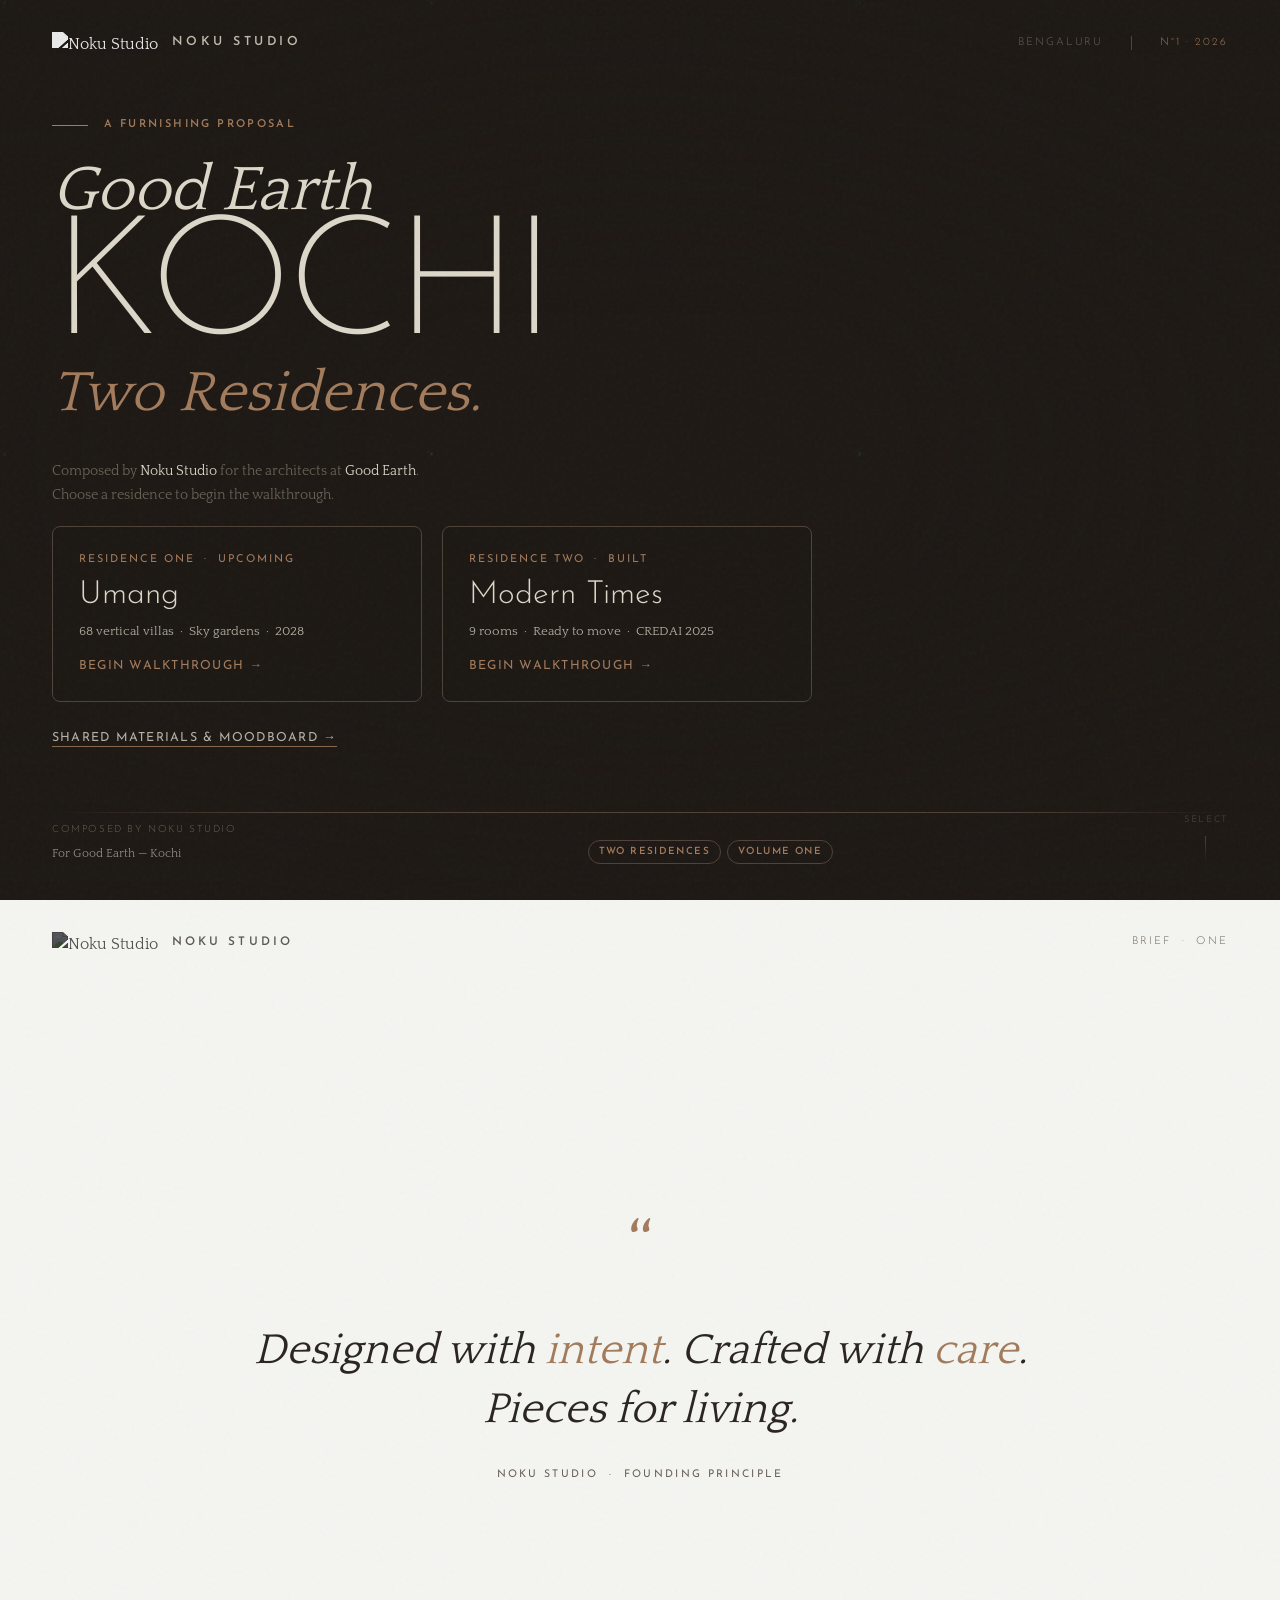
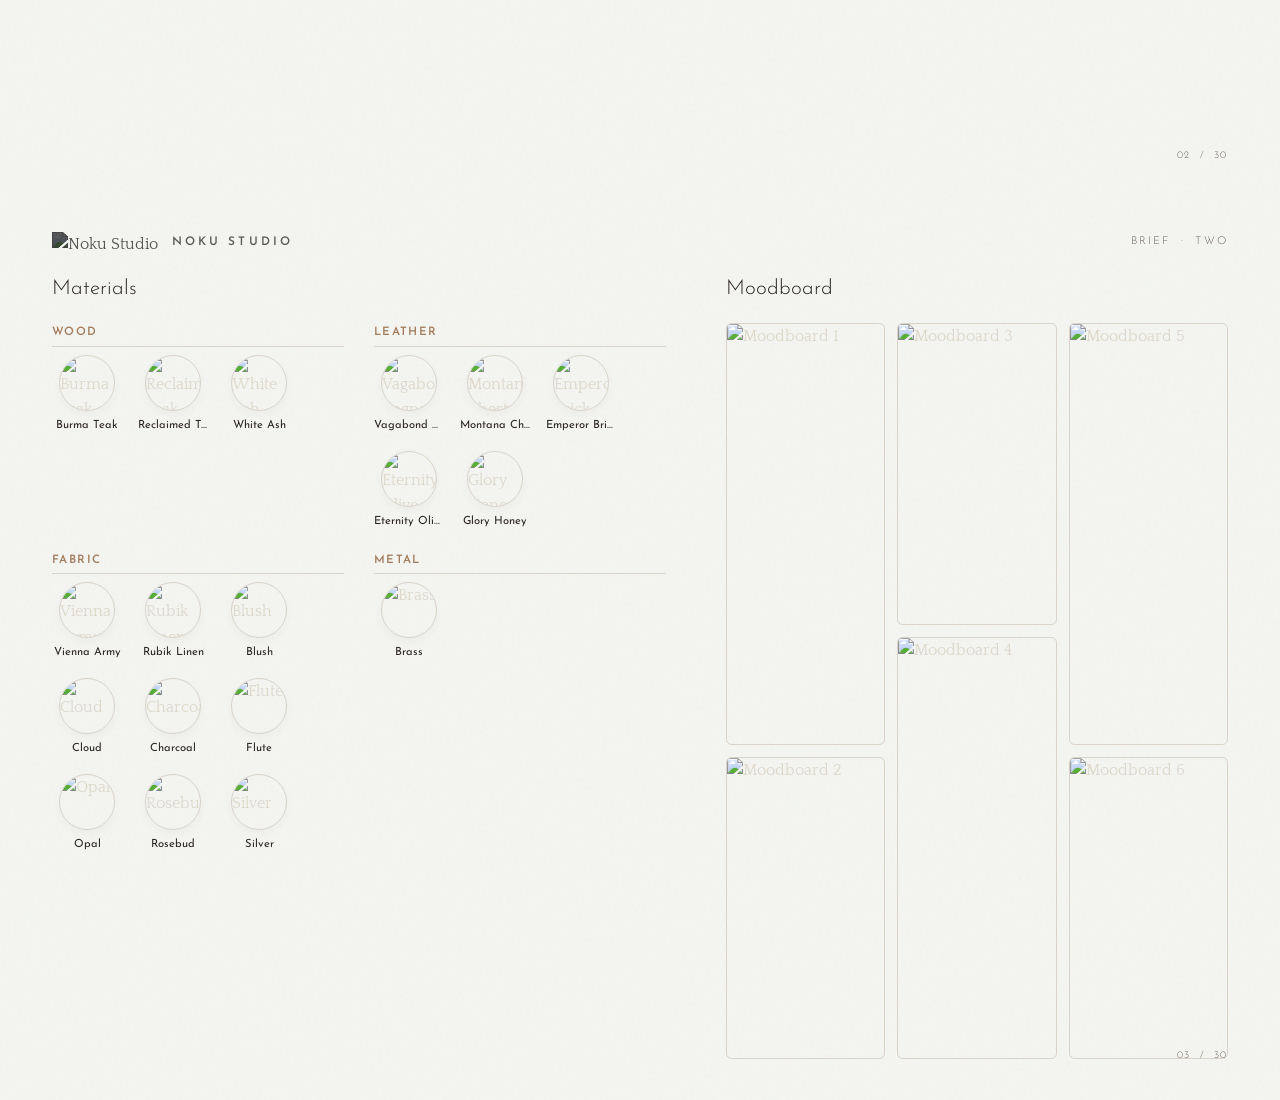
==== commit e0694613: "Fix stale Umang branding on the shared Moodboard section The shared Materials & Moodboard section on" ====
--- a/index.html
+++ b/index.html
@@ -309,26 +309,26 @@
 <div class="moodboard-grid">
             <div class="moodboard-col">
               <div class="moodboard-item tall">
-                <img loading="lazy" src="Moodboard - of stillness/57ec27a5377b392bd27f4250d5c39461.jpg" alt="Umang Moodboard 1">
+                <img loading="lazy" src="Moodboard - of stillness/57ec27a5377b392bd27f4250d5c39461.jpg" alt="Moodboard 1">
               </div>
               <div class="moodboard-item short">
-                <img loading="lazy" src="Moodboard - of stillness/01.jpg" alt="Umang Moodboard 2">
+                <img loading="lazy" src="Moodboard - of stillness/01.jpg" alt="Moodboard 2">
               </div>
             </div>
             <div class="moodboard-col">
               <div class="moodboard-item short">
-                <img loading="lazy" src="Moodboard - of stillness/fdf0f8ab8c964cf68f39f626d0922461.jpg" alt="Umang Moodboard 3">
+                <img loading="lazy" src="Moodboard - of stillness/fdf0f8ab8c964cf68f39f626d0922461.jpg" alt="Moodboard 3">
               </div>
               <div class="moodboard-item tall">
-                <img loading="lazy" src="Moodboard - of stillness/1d1c1af230ec5bf3fed2f9ac7fd9fdf5.jpg" alt="Umang Moodboard 4">
+                <img loading="lazy" src="Moodboard - of stillness/1d1c1af230ec5bf3fed2f9ac7fd9fdf5.jpg" alt="Moodboard 4">
               </div>
             </div>
             <div class="moodboard-col">
               <div class="moodboard-item tall">
-                <img loading="lazy" src="Moodboard - of stillness/wood.jpg" alt="Umang Moodboard 5">
+                <img loading="lazy" src="Moodboard - of stillness/wood.jpg" alt="Moodboard 5">
               </div>
               <div class="moodboard-item short">
-                <img loading="lazy" src="Moodboard - of stillness/80becd3aab10a0f715442c912fa0600b.jpg" alt="Umang Moodboard 6">
+                <img loading="lazy" src="Moodboard - of stillness/80becd3aab10a0f715442c912fa0600b.jpg" alt="Moodboard 6">
               </div>
             </div>
           </div>
--- a/style.css
+++ b/style.css
@@ -44,6 +44,12 @@
   
   --transition-smooth: all 0.5s cubic-bezier(0.16, 1, 0.3, 1);
   --transition-fast: all 0.25s cubic-bezier(0.16, 1, 0.3, 1);
+
+  /* Easing curve for the hero/cover reveal animations (lFadeUp, lBgReveal, etc.).
+     Was previously defined per-page inline; lost when those blocks were merged
+     into this shared stylesheet, which silently broke every animation using it
+     (an unresolvable var() invalidates the whole animation/transition shorthand). */
+  --ease-out: cubic-bezier(0.16, 1, 0.3, 1);
 }
 
 /* ==========================================================================
